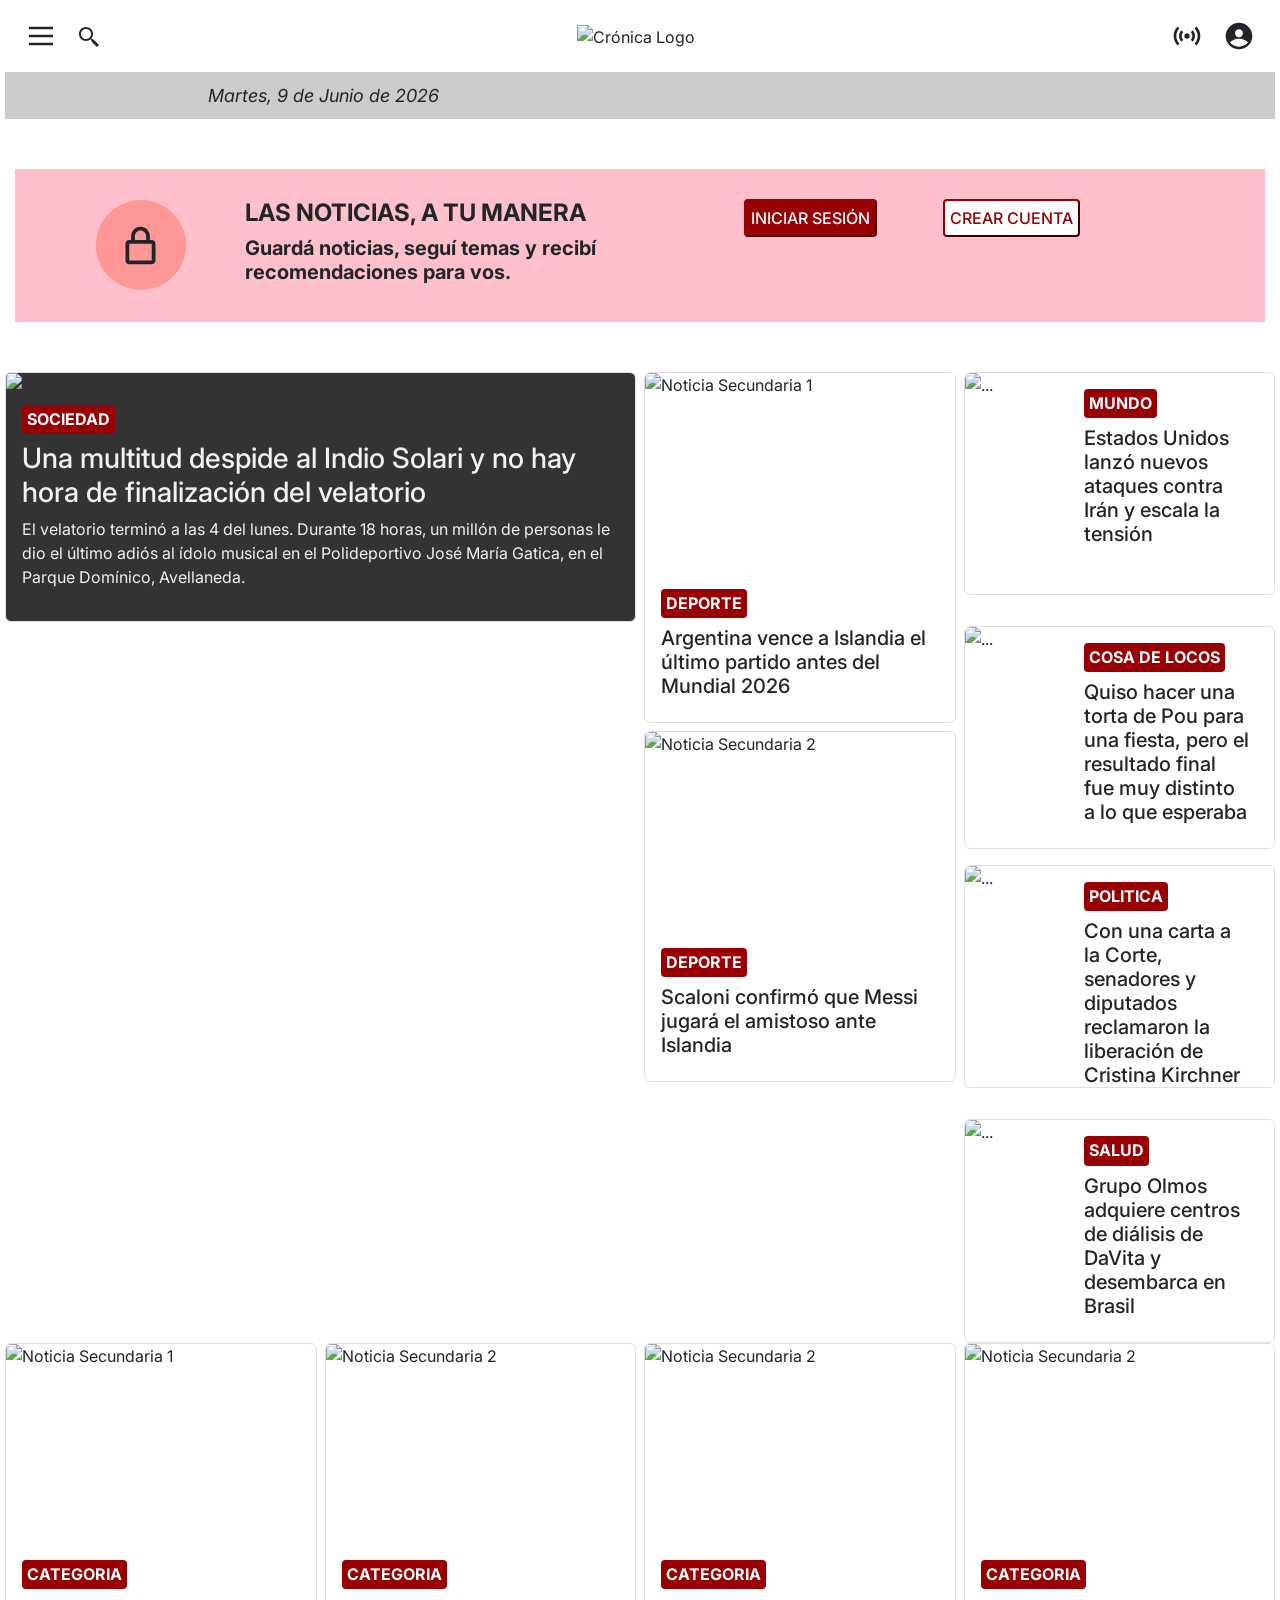
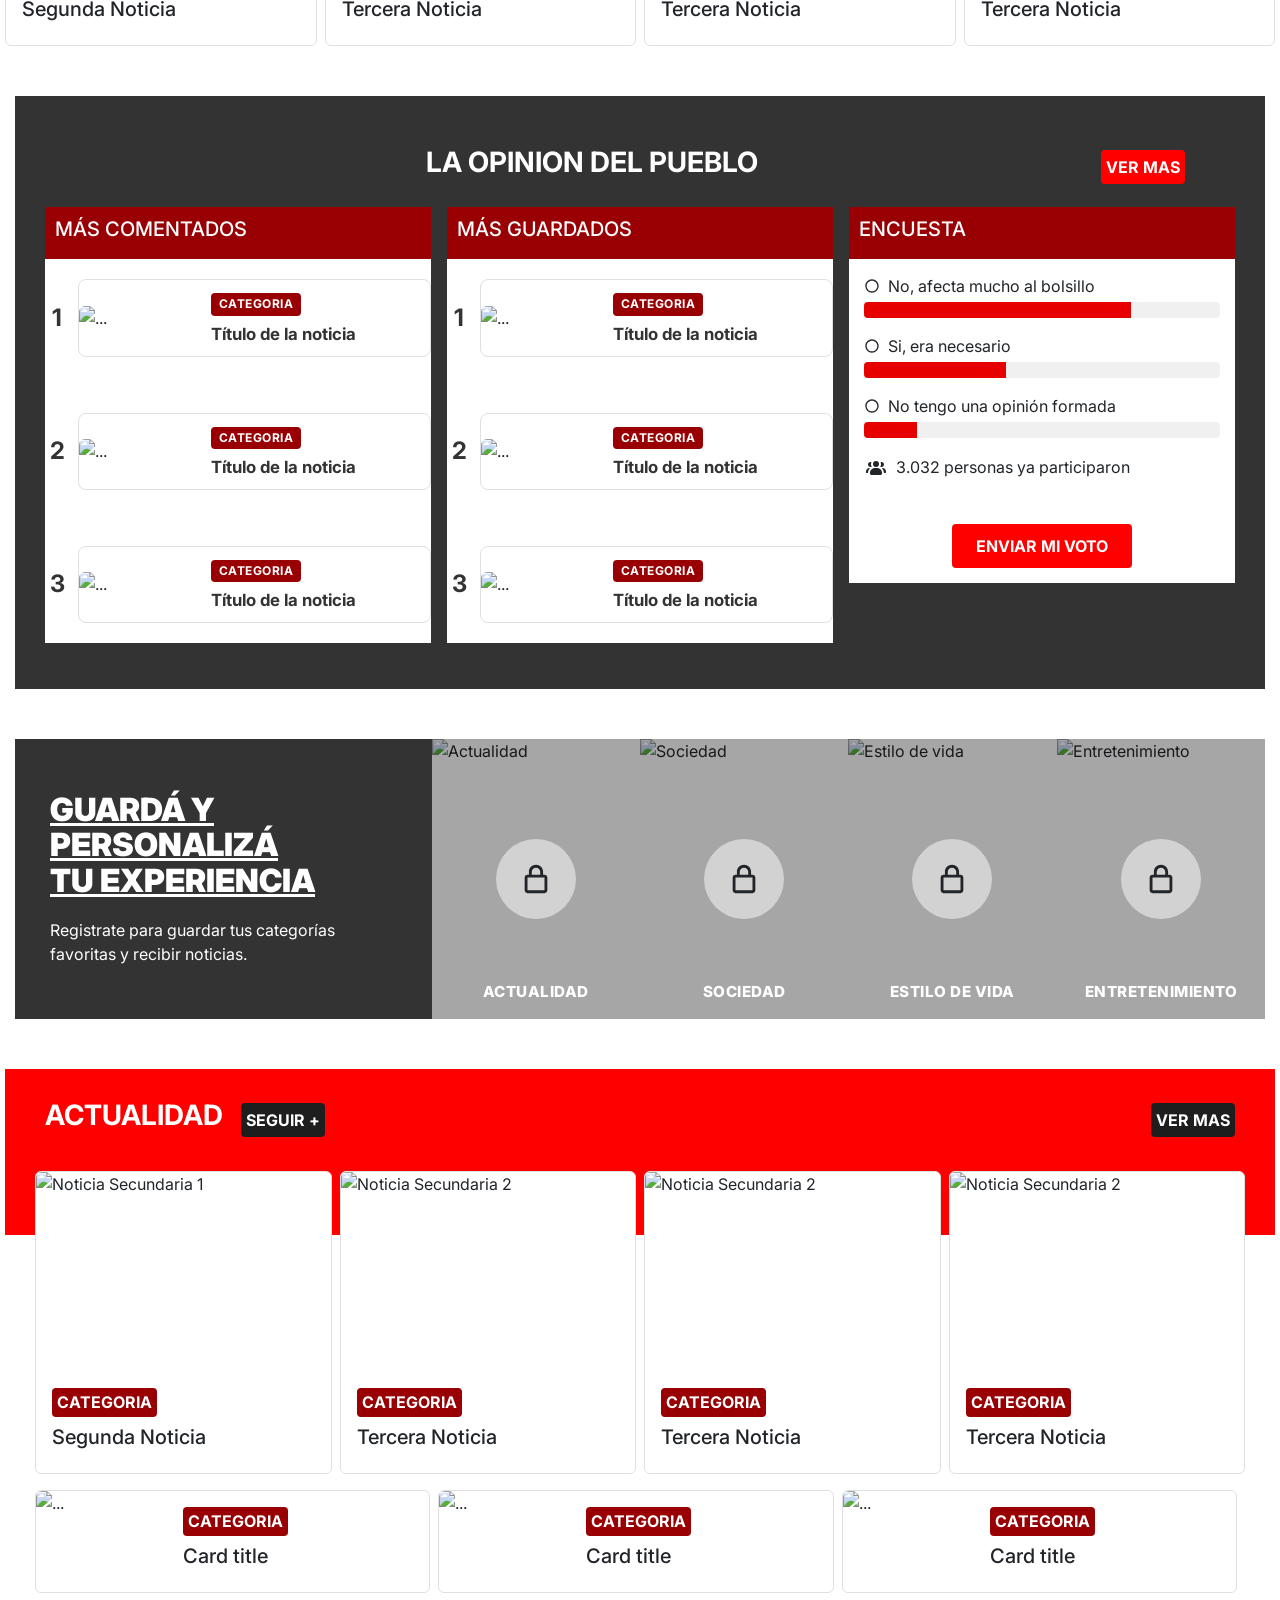
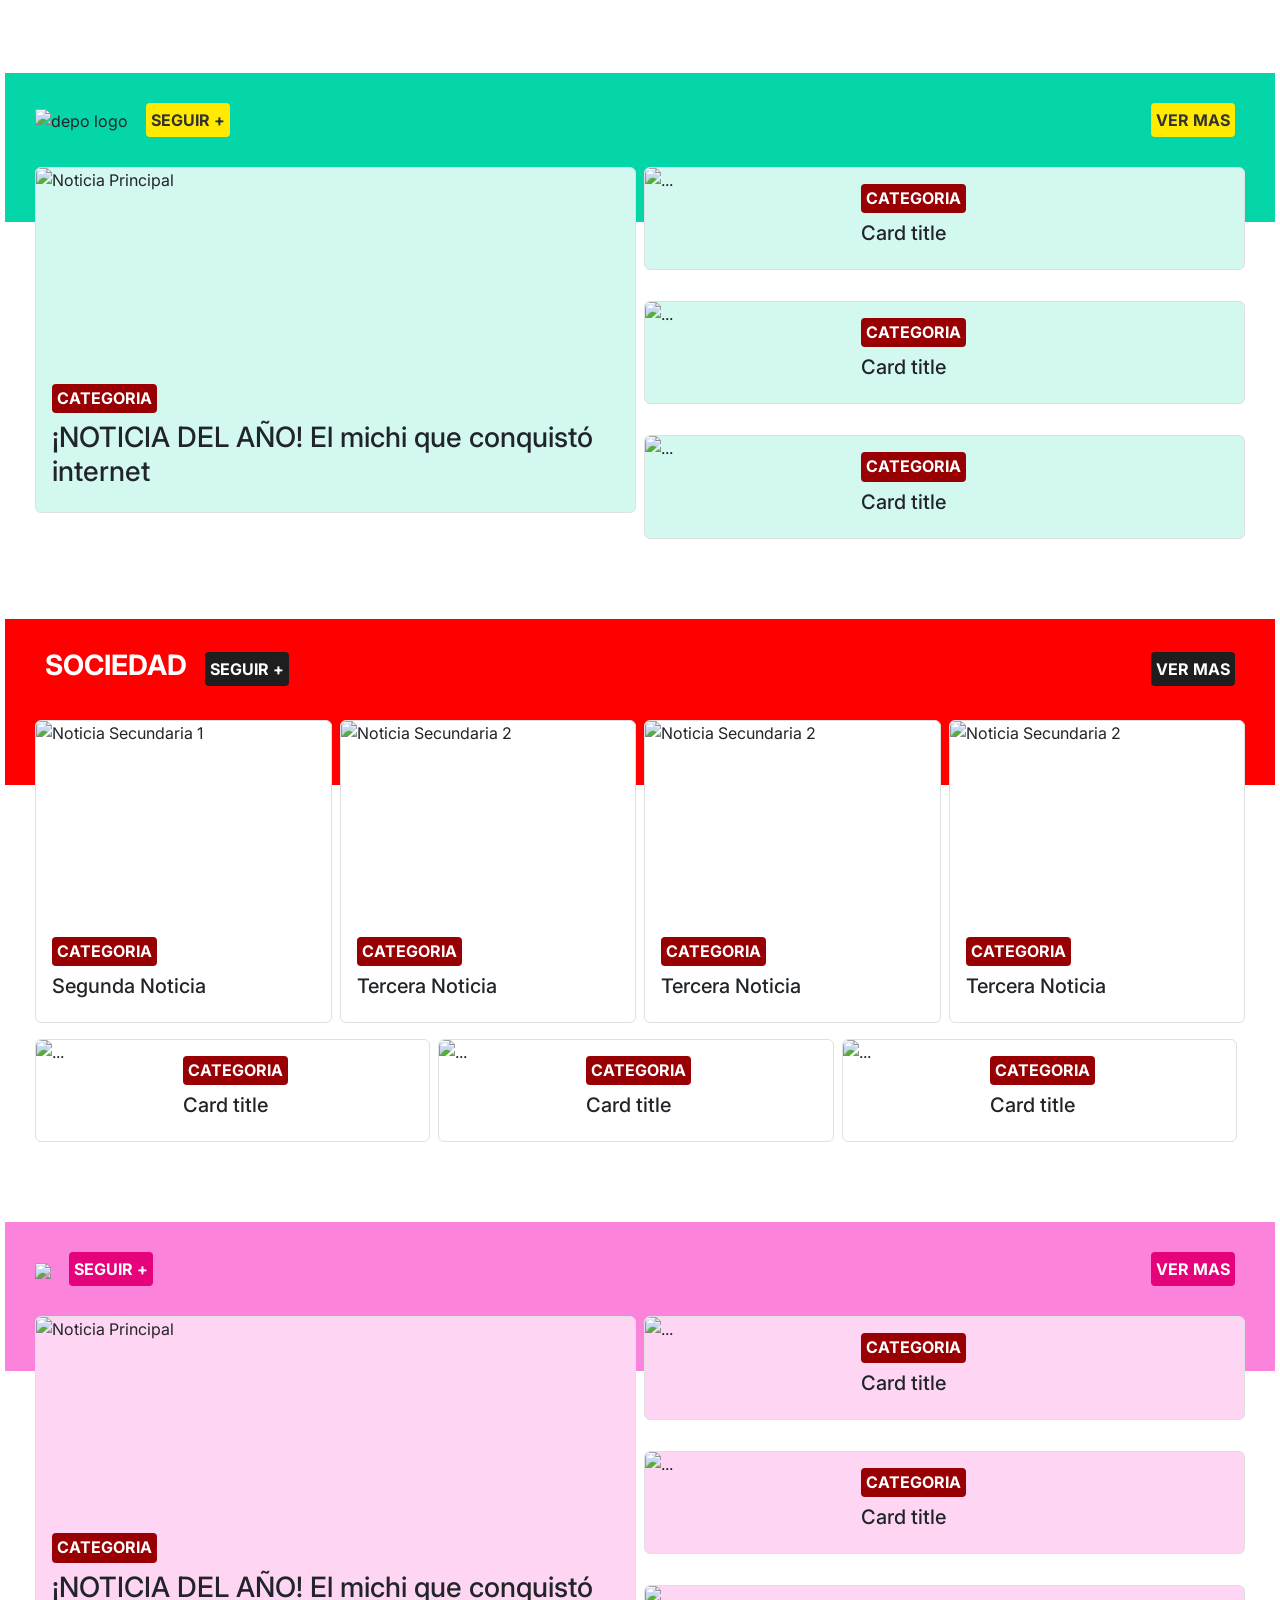
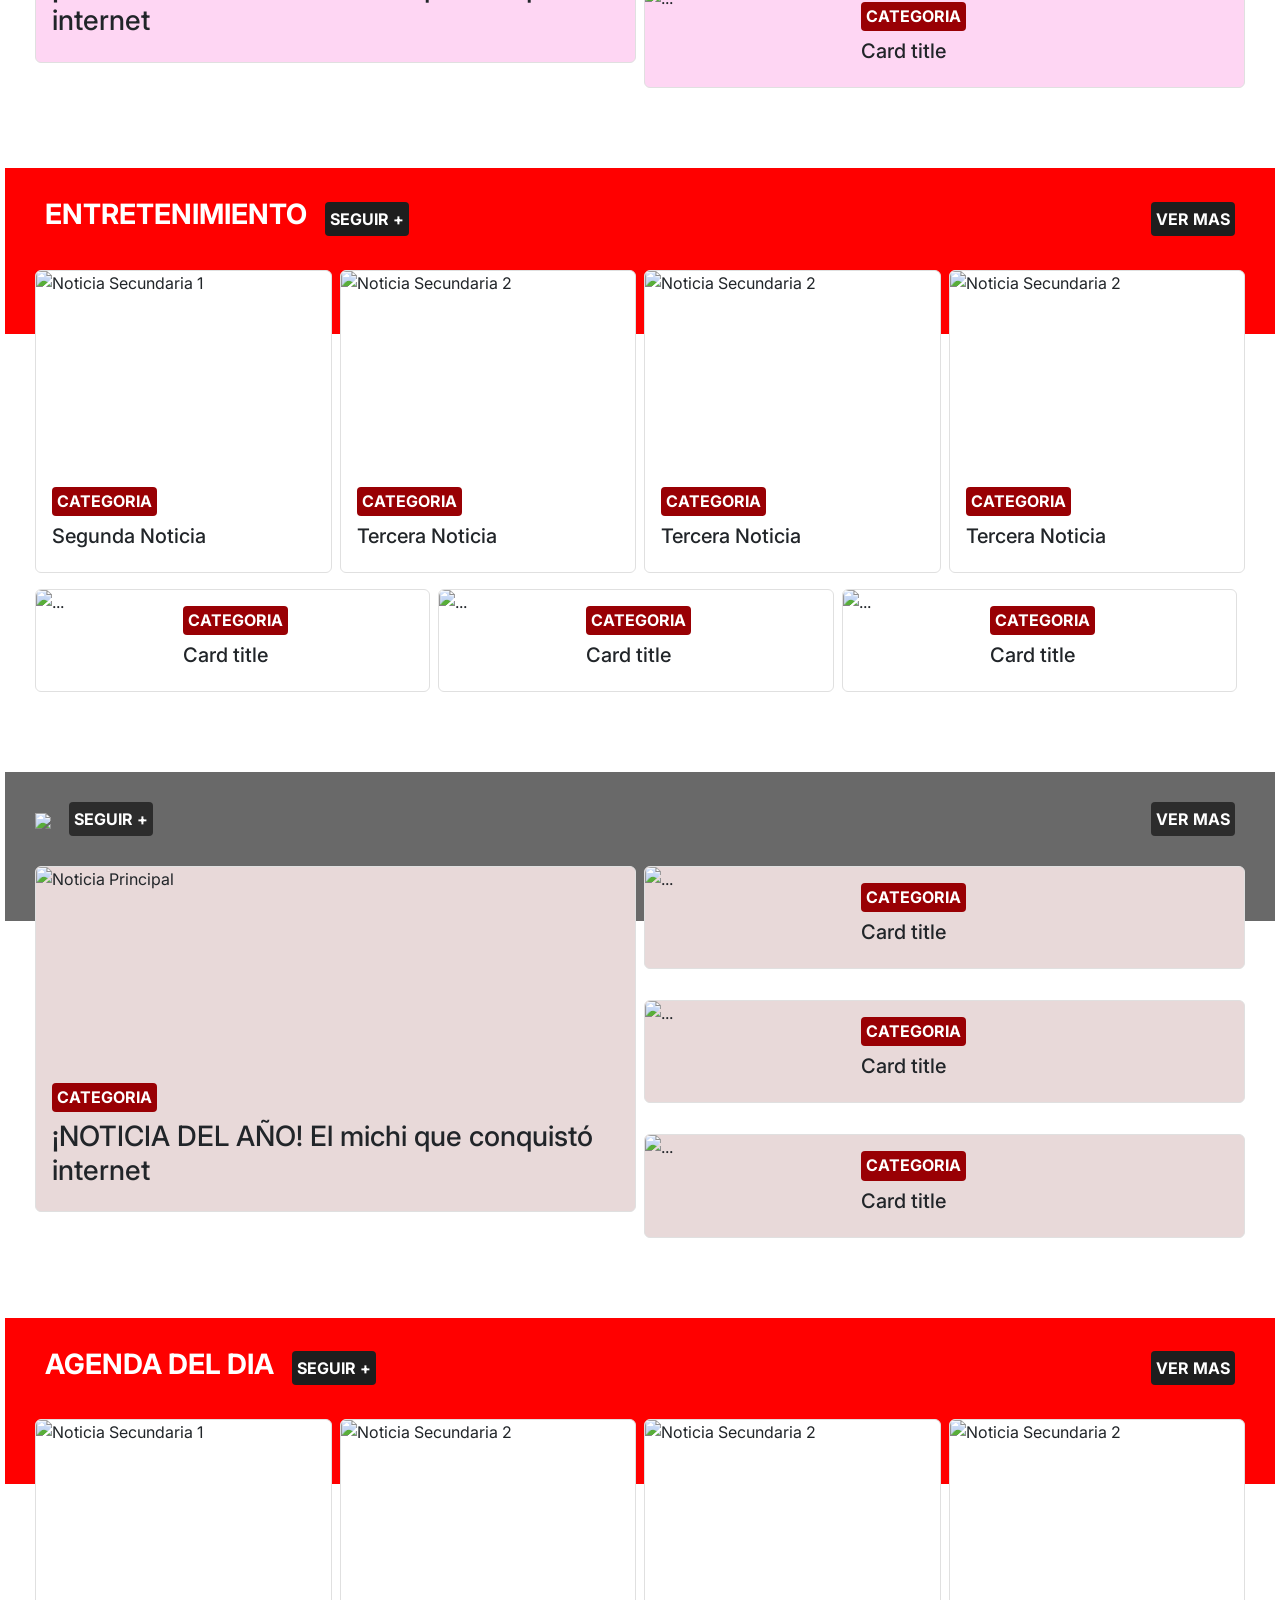
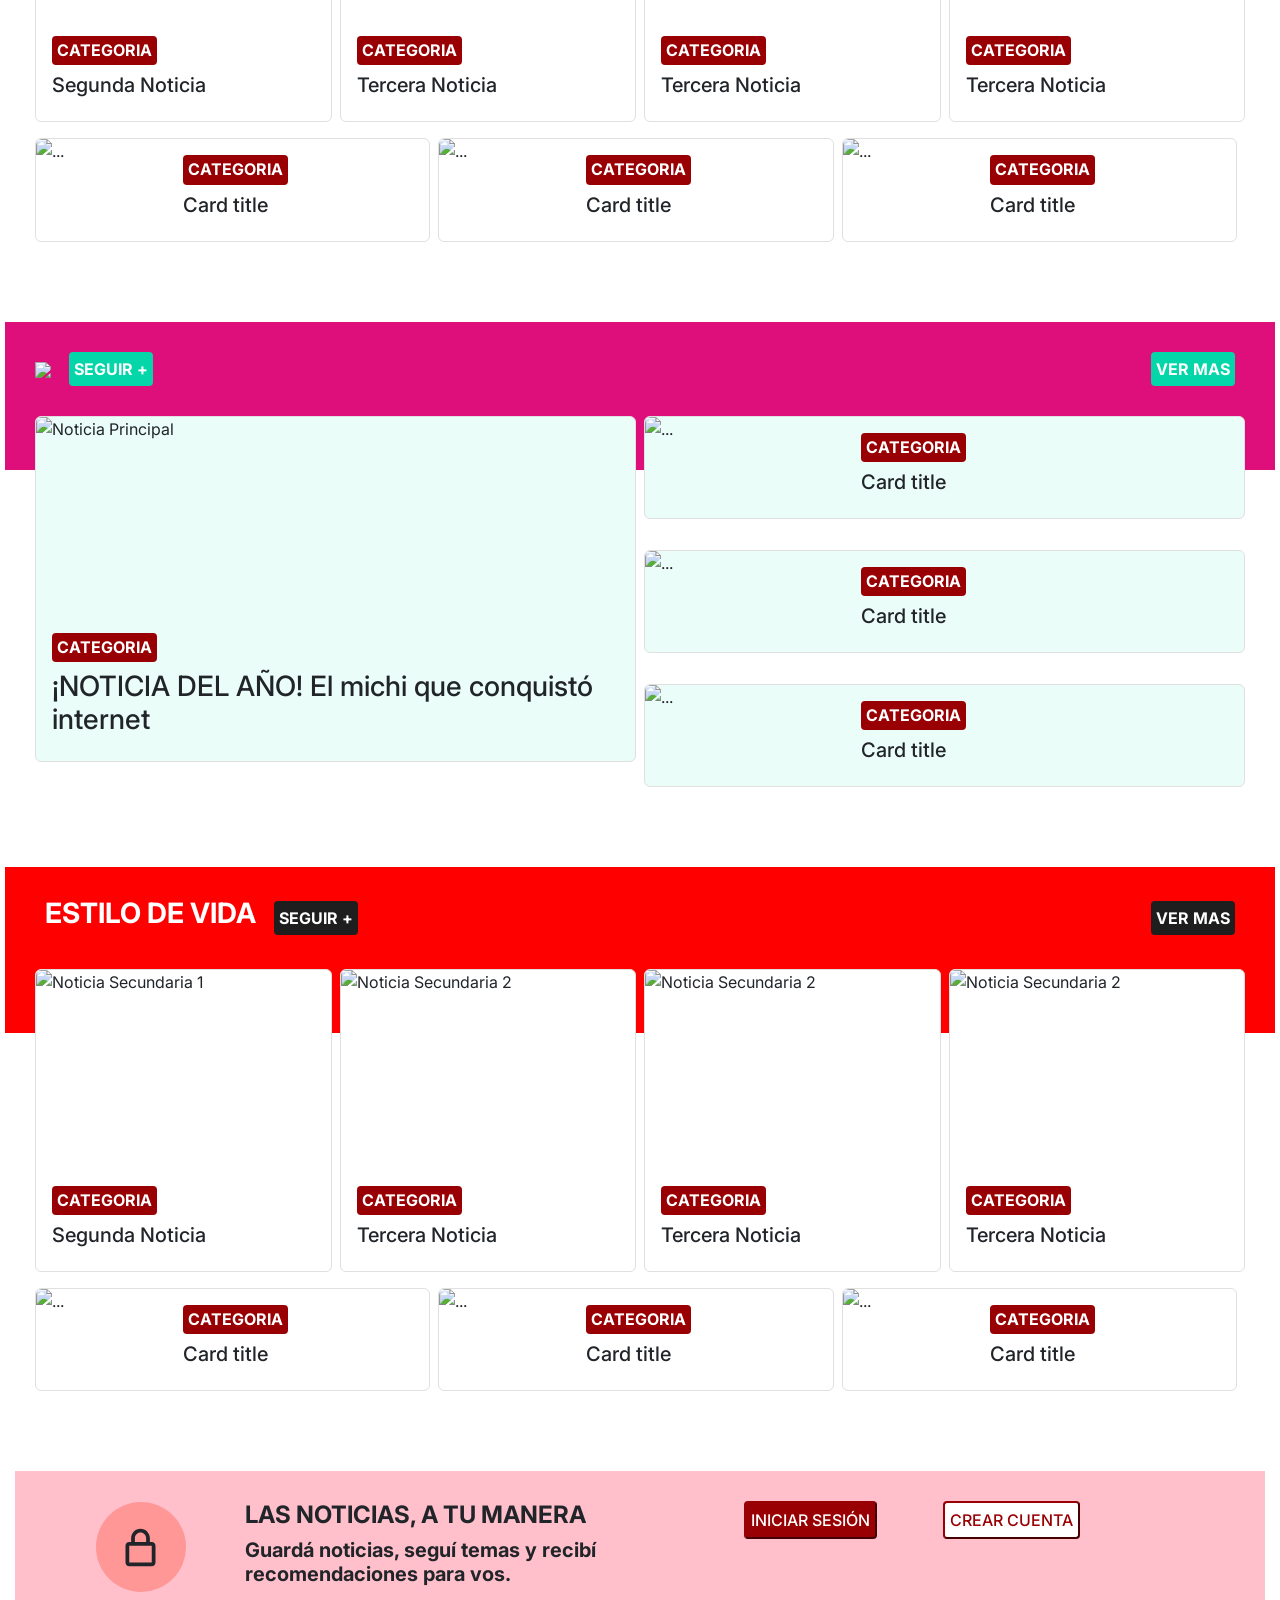
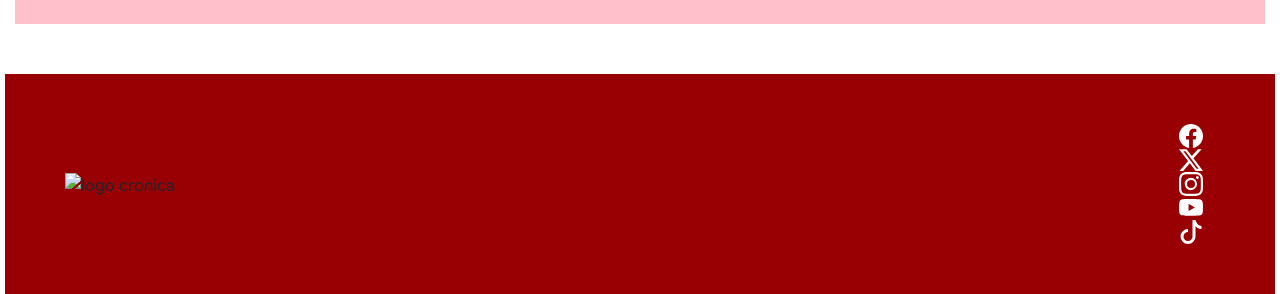
==== index.html @ ca4dbd9b "Update index.html" ====
<!DOCTYPE html>
<html lang="es">
<head>
    <meta charset="UTF-8">
    <meta name="viewport" content="width=device-width, initial-scale=1.0">
    <link href="https://cdn.jsdelivr.net/npm/bootstrap@5.3.3/dist/css/bootstrap.min.css" rel="stylesheet" integrity="sha384-QWTKZyjpPEjISv5WaRU9OFeRpok6YctnYmDr5pNlyT2bRjXh0JMhjY6hW+ALEwIH" crossorigin="anonymous">
    <link rel="stylesheet" href="style.css">
    <title>Crónica - Firme junto al pueblo</title>
</head>
<body>

    <!-- iconos: https://boxicons.com/icons
    cards: https://getbootstrap.com/docs/5.3/components/card/ -->

    <header>
        <ul class="menu">
            <div class="headerIzq">
            <li id="abrirMenu">
                <svg  width="32" height="32" fill="currentColor" viewBox="0 0 24 24" >
                <path d="M3 5h18v2H3zm0 6h18v2H3zm0 6h18v2H3z"></path>
                </svg>
            </li>
            <li><a href="#">
                <svg  width="24" height="24" fill="currentColor" viewBox="0 0 24 24" class="ocultar-mobile">
                <path d="m17.06 14.94-2.8-1.34A6.96 6.96 0 0 0 16 9c0-3.86-3.14-7-7-7S2 5.14 2 9s3.14 7 7 7c1.76 0 3.37-.66 4.6-1.74l1.34 2.8 5 5 2.12-2.12zM9 14c-2.76 0-5-2.24-5-5s2.24-5 5-5 5 2.24 5 5-2.24 5-5 5"></path>
                </svg>
            </a></li>
            </div>
            <div class="headerCentro">
            <li><a href="#">
                <img src="https://upload.wikimedia.org/wikipedia/commons/thumb/0/07/Cr%C3%B3nica-logo.svg/1280px-Cr%C3%B3nica-logo.svg.png" alt="Crónica Logo" width="200">
            </a></li>
            </div>
            <div class="headerDer">
         <li><a href="#">
                <svg  xmlns="http://www.w3.org/2000/svg" width="32" height="32" fill="currentColor" viewBox="0 0 24 24" class="ocultar-mobile">
                <path d="M14 12c0-1.1-.9-2-2-2s-2 .9-2 2a2 2 0 1 0 4 0m-6 0c0-1.07.42-2.07 1.17-2.82L7.76 7.76A5.97 5.97 0 0 0 6 12c0 1.6.62 3.11 1.76 4.25l1.41-1.42A3.96 3.96 0 0 1 8 12m8.24-4.24-1.41 1.41C15.59 9.93 16 10.93 16 12s-.42 2.07-1.17 2.83l1.41 1.41C17.37 15.11 18 13.6 18 12s-.62-3.11-1.76-4.24"></path><path d="M6.34 17.66C4.83 16.15 3.99 14.14 3.99 12s.83-4.14 2.34-5.65L4.92 4.93C3.03 6.82 1.99 9.33 1.99 12s1.04 5.18 2.93 7.07l1.41-1.41ZM19.07 4.93l-1.41 1.41C19.17 7.85 20 9.86 20 12s-.83 4.15-2.34 5.66l1.41 1.41C20.96 17.18 22 14.67 22 12s-1.04-5.18-2.93-7.07"></path>
                </svg>
                </a>
            </li>
            <li><a href="login.html">
                <svg width="32" height="32" fill="currentColor" viewBox="0 0 24 24">
                <path d="M12 2C6.579 2 2 6.579 2 12s4.579 10 10 10 10-4.579 10-10S17.421 2 12 2zm0 5c1.727 0 3 1.272 3 3s-1.273 3-3 3-3-1.272-3-3 1.273-3 3-3zm0 13c-2.674 0-5.115-1.196-6.735-3.084C6.13 15.355 8.929 14 12 14s5.87 1.355 6.735 2.916C17.115 18.804 14.674 20 12 20z"></path>
                </svg>
                </a>
            </li>
            </div>
        </ul>

        <ul class="dia"><li>Martes, 9 de Junio de 2026</li></ul>

    </header>

    <main>
        <section class="tuManera">
        <div class="row g-2">
            <div class="col-2 tuManeraIcono">
                <div class="circuloCandado">
                <svg  xmlns="http://www.w3.org/2000/svg" width="40" height="40"  
                fill="currentColor" viewBox="0 0 24 24" >
                <path d="M6 22h12c1.1 0 2-.9 2-2v-9c0-1.1-.9-2-2-2h-1V7c0-2.76-2.24-5-5-5S7 4.24 7 7v2H6c-1.1 0-2 .9-2 2v9c0 1.1.9 2 2 2M9 7c0-1.65 1.35-3 3-3s3 1.35 3 3v2H9zm-3 4h12v9H6z"></path>
                </svg>
                </div>
            </div>
            <div class="col-5 tuManeraTexto">
            <h4>LAS NOTICIAS, A TU MANERA</h4>
            <h5>Guardá noticias, seguí temas y recibí recomendaciones para vos.</h5>
            </div>
            <div class="col-2 tuManeraBoton1">
                <a href="login.html">
                <button>INICIAR SESIÓN</button>
                </a>
            </div>
            <div class="col-2 tuManeraBoton2">
                <a href="login.html">
                <button>CREAR CUENTA</button>
                </a>
            </div>
        </div>
    </section>

        <section>
    <div class="row g-2">

        <div class="col-12 col-md-6">
            <div class="card noticiaPrincipal">
                <img src="https://i1.cronica.com.ar/files/image/1668/1668787/6a26101e203b8_1011_568!.webp?s=f93698144cf9effb86a6730e2868b2f6&d=1780801200&oe=jpg">
                <div class="card-body">
                            <h6>SOCIEDAD</h6>
                    <h3 class="card-title">Una multitud despide al Indio Solari y no hay hora de finalización del velatorio</h3>
                    <p>El velatorio terminó a las 4 del lunes. Durante 18 horas, un millón de personas le dio el último adiós al ídolo musical en el Polideportivo José María Gatica, en el Parque Domínico, Avellaneda.</p>
                </div>
            </div>
        </div>

        <div class="col-12 col-md-3">
            <div class="row g-2">
                
                <div class="col-12">
                    <div class="card tarjetaNoticia">
                        <img src="https://www.infobae.com/resizer/v2/5MGCRHIOSVCQFG54EL7R6DFQZM.jfif?auth=00c44bb20c8936a3a61cd83f736bb658d8ecad139db0e8a4cb25015978042bd0&smart=true&width=992&height=558&quality=85" class="card-img-top" alt="Noticia Secundaria 1">
                        <div class="card-body">
                            <h6>DEPORTE</h6>
                            <h5 class="card-title">Argentina vence a Islandia  el último partido antes del Mundial 2026</h5>
                        </div>
                    </div>
                </div>

                <div class="col-12">
                    <div class="card tarjetaNoticia">
                        <img src="https://i1.cronica.com.ar/files/image/1669/1669765/6a2933429fafa_1011_568!.webp?s=cbcf5acf01433c12a0d2446e65d358d6&d=1781060400&oe=jpg" class="card-img-top" alt="Noticia Secundaria 2">
                        <div class="card-body">
                            <h6>DEPORTE</h6>
                            <h5 class="card-title">Scaloni confirmó que Messi jugará el amistoso ante Islandia</h5>
                        </div>
                    </div>
                </div>

            </div>
        </div>
    
    

        <div class="col-12 col-md-3 noticiasDerecha">
            <div class="card">
                <div class="row g-2">
                    <div class="col-4">
                        <img src="https://i1.cronica.com.ar/files/image/1670/1670203/6a29e714736cf_1011_568!.webp?s=b2c6dfb6ccb6bb0666a4de0f0598e79d&d=1782306267&oe=png" class="img-fluid rounded-start" alt="...">
                    </div>
                    <div class="col-8">
                        <div class="card-body">
                            <h6>MUNDO</h6>
                            <h5 class="card-title">Estados Unidos lanzó nuevos ataques contra Irán y escala la tensión</h5>
                        </div>
                    </div>
                </div>
            </div>

            <a href="noticia1nologueado.html">
            <div class="card">
                <div class="row g-2">
                    <div class="col-4">
                        <img src="https://i1.cronica.com.ar/files/image/1669/1669889/6a2978d7558eb_1011_568!.webp?s=d075018a107a991388fa5bbbafef44a0&d=1781060400&oe=jpg" class="img-fluid rounded-start" alt="...">
                    </div>
                    <div class="col-8">
                        <div class="card-body">
                            <h6>COSA DE LOCOS</h6>
                            <h5 class="card-title">Quiso hacer una torta de Pou para una fiesta, pero el resultado final fue muy distinto a lo que esperaba</h5>
                        </div>
                    </div>
                </div>
            </div>
            </a>

            <div class="card">
                <div class="row g-2">
                    <div class="col-4">
                        <img src="https://www.infobae.com/resizer/v2/https%3A%2F%2Fs3.amazonaws.com%2Farc-wordpress-client-uploads%2Finfobae-wp%2Fwp-content%2Fuploads%2F2019%2F08%2F29205100%2Fmeme-gato-006.jpg?auth=429162069ea9dc321b5f581ec74540925bc95eebc1c7abc5294460904a95a144&smart=true&width=992&height=558&quality=85" class="img-fluid rounded-start" alt="...">
                    </div>
                    <div class="col-8">
                        <div class="card-body">
                            <h6>POLITICA</h6>
                            <h5 class="card-title">Con una carta a la Corte, senadores y diputados reclamaron la liberación de Cristina Kirchner</h5>
                        </div>
                    </div>
                </div>
            </div>

            <div class="card">
                <div class="row g-2">
                    <div class="col-4">
                        <img src="https://www.infobae.com/resizer/v2/https%3A%2F%2Fs3.amazonaws.com%2Farc-wordpress-client-uploads%2Finfobae-wp%2Fwp-content%2Fuploads%2F2019%2F08%2F29205100%2Fmeme-gato-006.jpg?auth=429162069ea9dc321b5f581ec74540925bc95eebc1c7abc5294460904a95a144&smart=true&width=992&height=558&quality=85" class="img-fluid rounded-start" alt="...">
                    </div>
                    <div class="col-8">
                        <div class="card-body">
                            <h6>SALUD</h6>
                            <h5 class="card-title">Grupo Olmos adquiere centros de diálisis de DaVita y desembarca en Brasil
</h5>
                    </div>
                </div>
            </div>
        </div>
        </div>
    </div>


        <div class="row g-2">
            <div class="col-12 col-md-3">
                
                <div class="col-12 h-100">
                    <div class="card tarjetaNoticia h-100">
                        <img src="https://www.infobae.com/resizer/v2/https%3A%2F%2Fs3.amazonaws.com%2Farc-wordpress-client-uploads%2Finfobae-wp%2Fwp-content%2Fuploads%2F2019%2F08%2F29205100%2Fmeme-gato-006.jpg?auth=429162069ea9dc321b5f581ec74540925bc95eebc1c7abc5294460904a95a144&smart=true&width=992&height=558&quality=85" class="card-img-top" alt="Noticia Secundaria 1">
                        <div class="card-body">
                            <h6>CATEGORIA</h6>
                            <h5 class="card-title">Segunda Noticia</h5>
                        </div>
                    </div>
                </div>
            </div>

            <div class="col-12 col-md-3">
                <div class="col-12 h-100">
                    <div class="card tarjetaNoticia h-100">
                        <img src="https://www.infobae.com/resizer/v2/https%3A%2F%2Fs3.amazonaws.com%2Farc-wordpress-client-uploads%2Finfobae-wp%2Fwp-content%2Fuploads%2F2019%2F08%2F29205100%2Fmeme-gato-006.jpg?auth=429162069ea9dc321b5f581ec74540925bc95eebc1c7abc5294460904a95a144&smart=true&width=992&height=558&quality=85" class="card-img-top" alt="Noticia Secundaria 2">
                        <div class="card-body">
                            <h6>CATEGORIA</h6>
                            <h5 class="card-title">Tercera Noticia</h5>
                        </div>
                    </div>
                </div>

            </div>

            <div class="col-12 col-md-3">
                <div class="col-12 h-100">
                    <div class="card tarjetaNoticia h-100">
                        <img src="https://www.infobae.com/resizer/v2/https%3A%2F%2Fs3.amazonaws.com%2Farc-wordpress-client-uploads%2Finfobae-wp%2Fwp-content%2Fuploads%2F2019%2F08%2F29205100%2Fmeme-gato-006.jpg?auth=429162069ea9dc321b5f581ec74540925bc95eebc1c7abc5294460904a95a144&smart=true&width=992&height=558&quality=85" class="card-img-top" alt="Noticia Secundaria 2">
                        <div class="card-body">
                            <h6>CATEGORIA</h6>
                            <h5 class="card-title">Tercera Noticia</h5>
                        </div>
                    </div>
                </div>

            </div>

            <div class="col-12 col-md-3">
                <div class="col-12 h-100">
                    <a href="noticia2nologueado.html">
                    <div class="card tarjetaNoticia h-100">
                        <img src="https://www.infobae.com/resizer/v2/https%3A%2F%2Fs3.amazonaws.com%2Farc-wordpress-client-uploads%2Finfobae-wp%2Fwp-content%2Fuploads%2F2019%2F08%2F29205100%2Fmeme-gato-006.jpg?auth=429162069ea9dc321b5f581ec74540925bc95eebc1c7abc5294460904a95a144&smart=true&width=992&height=558&quality=85" class="card-img-top" alt="Noticia Secundaria 2">
                        <div class="card-body">
                            <h6>CATEGORIA</h6>
                            <h5 class="card-title">Tercera Noticia</h5>
                        </div>
                    </div>
                </a>
                </div>

            </div>
        </div>
    </section>

    <section class="opinion">
    <div class="row g-2">
        <div class="col-12">
            <ul>
                <li>
                    <h3>LA OPINION DEL PUEBLO</h3>
                </li>
                <li>
                    <button>VER MAS</button>
                </li>
            </ul>
        </div>
    </div>

    <div class="row g-3">
        <div class="col-12 col-md-4">
            <div class="comentado">
                <div class="tituloComentado">
                    <h5>MÁS COMENTADOS</h5>
                </div>
                <div>
                    <div class="row g-2 cardComentado align-items-center mb-3">
                        <div class="col-1 numeroComentado">
                            <h4>1</h4>
                        </div>
                        <div class="col-11">
                            <div class="card">
                                <div class="row g-2 align-items-center">
                                    <div class="col-4">
                                        <img src="https://www.infobae.com/resizer/v2/https%3A%2F%2Fs3.amazonaws.com%2Farc-wordpress-client-uploads%2Finfobae-wp%2Fwp-content%2Fuploads%2F2019%2F08%2F29205100%2Fmeme-gato-006.jpg?auth=429162069ea9dc321b5f581ec74540925bc95eebc1c7abc5294460904a95a144&smart=true&width=992&height=558&quality=85" class="img-fluid rounded-start" alt="...">
                                    </div>
                                    <div class="col-8">
                                        <div class="card-body">
                                            <h6>CATEGORIA</h6>
                                            <h5 class="card-title">Título de la noticia</h5>
                                        </div>
                                    </div>
                                </div>
                            </div>
                        </div>
                    </div>

                    <div class="row g-2 cardComentado align-items-center mb-3">
                        <div class="col-1 numeroComentado">
                            <h4>2</h4>
                        </div>
                        <div class="col-11">
                            <div class="card">
                                <div class="row g-2 align-items-center">
                                    <div class="col-4">
                                        <img src="https://www.infobae.com/resizer/v2/https%3A%2F%2Fs3.amazonaws.com%2Farc-wordpress-client-uploads%2Finfobae-wp%2Fwp-content%2Fuploads%2F2019%2F08%2F29205100%2Fmeme-gato-006.jpg?auth=429162069ea9dc321b5f581ec74540925bc95eebc1c7abc5294460904a95a144&smart=true&width=992&height=558&quality=85" class="img-fluid rounded-start" alt="...">
                                    </div>
                                    <div class="col-8">
                                        <div class="card-body">
                                            <h6>CATEGORIA</h6>
                                            <h5 class="card-title">Título de la noticia</h5>
                                        </div>
                                    </div>
                                </div>
                            </div>
                        </div>
                    </div>

                    <div class="row g-2 cardComentado align-items-center mb-3">
                        <div class="col-1 numeroComentado">
                            <h4>3</h4>
                        </div>
                        <div class="col-11">
                            <div class="card">
                                <div class="row g-2 align-items-center">
                                    <div class="col-4">
                                        <img src="https://www.infobae.com/resizer/v2/https%3A%2F%2Fs3.amazonaws.com%2Farc-wordpress-client-uploads%2Finfobae-wp%2Fwp-content%2Fuploads%2F2019%2F08%2F29205100%2Fmeme-gato-006.jpg?auth=429162069ea9dc321b5f581ec74540925bc95eebc1c7abc5294460904a95a144&smart=true&width=992&height=558&quality=85" class="img-fluid rounded-start" alt="...">
                                    </div>
                                    <div class="col-8">
                                        <div class="card-body">
                                            <h6>CATEGORIA</h6>
                                            <h5 class="card-title">Título de la noticia</h5>
                                        </div>
                                    </div>
                                </div>
                            </div>
                        </div>
                    </div>
                </div>
            </div>
        </div>

        <div class="col-12 col-md-4">
            <div class="comentado">
                <div class="tituloComentado">
                    <h5>MÁS GUARDADOS</h5>
                </div>
                <div>
                    <div class="row g-2 cardComentado align-items-center mb-3">
                        <div class="col-1 numeroComentado">
                            <h4>1</h4>
                        </div>
                        <div class="col-11">
                            <div class="card">
                                <div class="row g-2 align-items-center">
                                    <div class="col-4">
                                        <img src="https://www.infobae.com/resizer/v2/https%3A%2F%2Fs3.amazonaws.com%2Farc-wordpress-client-uploads%2Finfobae-wp%2Fwp-content%2Fuploads%2F2019%2F08%2F29205100%2Fmeme-gato-006.jpg?auth=429162069ea9dc321b5f581ec74540925bc95eebc1c7abc5294460904a95a144&smart=true&width=992&height=558&quality=85" class="img-fluid rounded-start" alt="...">
                                    </div>
                                    <div class="col-8">
                                        <div class="card-body">
                                            <h6>CATEGORIA</h6>
                                            <h5 class="card-title">Título de la noticia</h5>
                                        </div>
                                    </div>
                                </div>
                            </div>
                        </div>
                    </div>

                    <div class="row g-2 cardComentado align-items-center mb-3">
                        <div class="col-1 numeroComentado">
                            <h4>2</h4>
                        </div>
                        <div class="col-11">
                            <div class="card">
                                <div class="row g-2 align-items-center">
                                    <div class="col-4">
                                        <img src="https://www.infobae.com/resizer/v2/https%3A%2F%2Fs3.amazonaws.com%2Farc-wordpress-client-uploads%2Finfobae-wp%2Fwp-content%2Fuploads%2F2019%2F08%2F29205100%2Fmeme-gato-006.jpg?auth=429162069ea9dc321b5f581ec74540925bc95eebc1c7abc5294460904a95a144&smart=true&width=992&height=558&quality=85" class="img-fluid rounded-start" alt="...">
                                    </div>
                                    <div class="col-8">
                                        <div class="card-body">
                                            <h6>CATEGORIA</h6>
                                            <h5 class="card-title">Título de la noticia</h5>
                                        </div>
                                    </div>
                                </div>
                            </div>
                        </div>
                    </div>

                    <div class="row g-2 cardComentado align-items-center mb-3">
                        <div class="col-1 numeroComentado">
                            <h4>3</h4>
                        </div>
                        <div class="col-11">
                            <div class="card">
                                <div class="row g-2 align-items-center">
                                    <div class="col-4">
                                        <img src="https://www.infobae.com/resizer/v2/https%3A%2F%2Fs3.amazonaws.com%2Farc-wordpress-client-uploads%2Finfobae-wp%2Fwp-content%2Fuploads%2F2019%2F08%2F29205100%2Fmeme-gato-006.jpg?auth=429162069ea9dc321b5f581ec74540925bc95eebc1c7abc5294460904a95a144&smart=true&width=992&height=558&quality=85" class="img-fluid rounded-start" alt="...">
                                    </div>
                                    <div class="col-8">
                                        <div class="card-body">
                                            <h6>CATEGORIA</h6>
                                            <h5 class="card-title">Título de la noticia</h5>
                                        </div>
                                    </div>
                                </div>
                            </div>
                        </div>
                    </div>
                </div>
            </div>
        </div>

        <div class="col-12 col-md-4">
            <div class="comentado encuesta">
                <div class="tituloComentado">
                    <h5>ENCUESTA</h5>
                </div>
                
                <div class="cuerpoEncuesta">
                    <div class="listaEncuesta">
                        <div class="opcion-encuesta mb-3">
                            <div class="d-flex align-items-center mb-1">
                                <span class="me-2 d-flex align-items-center">
                                    <svg xmlns="http://www.w3.org/2000/svg" width="16" height="16" fill="currentColor" viewBox="0 0 24 24">
                                        <path d="M12 2C6.49 2 2 6.49 2 12s4.49 10 10 10 10-4.49 10-10S17.51 2 12 2m0 18c-4.41 0-8-3.59-8-8s3.59-8 8-8 8 3.59 8 8-3.59 8-8 8"></path>
                                    </svg>
                                </span>
                                <span class="fs-6">No, afecta mucho al bolsillo</span>
                            </div>
                            <div class="progress" role="progressbar" aria-label="Opción 1" aria-valuenow="75" aria-valuemin="0" aria-valuemax="100">
                                <div class="progress-bar barra-opcion-1"></div>
                            </div>
                        </div>

                        <div class="opcion-encuesta mb-3">
                            <div class="d-flex align-items-center mb-1">
                                <span class="me-2 d-flex align-items-center">
                                    <svg xmlns="http://www.w3.org/2000/svg" width="16" height="16" fill="currentColor" viewBox="0 0 24 24">
                                        <path d="M12 2C6.49 2 2 6.49 2 12s4.49 10 10 10 10-4.49 10-10S17.51 2 12 2m0 18c-4.41 0-8-3.59-8-8s3.59-8 8-8 8 3.59 8 8-3.59 8-8 8"></path>
                                    </svg>
                                </span>
                                <span class="fs-6">Si, era necesario</span>
                            </div>
                            <div class="progress" role="progressbar" aria-label="Opción 2" aria-valuenow="40" aria-valuemin="0" aria-valuemax="100">
                                <div class="progress-bar barra-opcion-2"></div>
                            </div>
                        </div>

                        <div class="opcion-encuesta mb-3">
                            <div class="d-flex align-items-center mb-1">
                                <span class="me-2 d-flex align-items-center">
                                    <svg xmlns="http://www.w3.org/2000/svg" width="16" height="16" fill="currentColor" viewBox="0 0 24 24">
                                        <path d="M12 2C6.49 2 2 6.49 2 12s4.49 10 10 10 10-4.49 10-10S17.51 2 12 2m0 18c-4.41 0-8-3.59-8-8s3.59-8 8-8 8 3.59 8 8-3.59 8-8 8"></path>
                                    </svg>
                                </span>
                                <span class="fs-6">No tengo una opinión formada</span>
                            </div>
                            <div class="progress" role="progressbar" aria-label="Opción 3" aria-valuenow="15" aria-valuemin="0" aria-valuemax="100">
                                <div class="progress-bar barra-opcion-3"></div>
                            </div>
                        </div>

                        <div class="participaron">
                            <ul>
                                <li>
                                    <svg xmlns="http://www.w3.org/2000/svg" width="24" height="24" fill="currentColor" viewBox="0 0 24 24">
                                        <path d="M12 5a3 3 0 1 0 0 6 3 3 0 1 0 0-6m1 7h-2c-2.76 0-5 2.24-5 5v.5c0 .83.67 1.5 1.5 1.5h9c.83 0 1.5-.67 1.5-1.5V17c0-2.76-2.24-5-5-5m-6.5-1c.47 0 .9-.12 1.27-.33a5.03 5.03 0 0 1-.42-4.52C7.09 6.06 6.8 6 6.5 6 5.06 6 4 7.06 4 8.5S5.06 11 6.5 11m-.39 1H5.5C3.57 12 2 13.57 2 15.5v1c0 .28.22.5.5.5H4c0-1.96.81-3.73 2.11-5m11.39-1c1.44 0 2.5-1.06 2.5-2.5S18.94 6 17.5 6c-.31 0-.59.06-.85.15a5.03 5.03 0 0 1-.42 4.52c.37.21.79.33 1.27.33m1 1h-.61A6.97 6.97 0 0 1 20 17h1.5c.28 0 .5-.22.5-.5v-1c0-1.93-1.57-3.5-3.5-3.5"></path>
                                    </svg>
                                </li>
                                <li>
                                    <p>3.032 personas ya participaron</p>
                                </li>
                            </ul>
                        </div>
                        <br>
                        <div class="votoBoton">
                            <button>ENVIAR MI VOTO</button>
                        </div>
                    </div>
                </div>
            </div>
        </div>
    </div>
    </section>

<section class="personaliza">

    <div class="row g-0">

        <div class="col-lg-4 col-md-12">
            <div class="personalizaTexto">

                <h3>
                    GUARDÁ Y PERSONALIZÁ
                    <br>
                    TU EXPERIENCIA
                </h3>

                <p>
                    Registrate para guardar tus categorías favoritas
                    y recibir noticias.
                </p>

            </div>
        </div>

        <div class="col-lg-2 col-md-3 col-6">

            <a href="login.html">

                <div class="personalizaCard">

                    <img src="https://cloudfront-us-east-1.images.arcpublishing.com/infobae/XWTBKYRFC5APDJYNL4MFA2UIZA.jpg" alt="Actualidad">

                    <div class="overlay"></div>

                    <div class="candado">

                        <svg  xmlns="http://www.w3.org/2000/svg" width="40" height="40"  
                fill="currentColor" viewBox="0 0 24 24" >
                <path d="M6 22h12c1.1 0 2-.9 2-2v-9c0-1.1-.9-2-2-2h-1V7c0-2.76-2.24-5-5-5S7 4.24 7 7v2H6c-1.1 0-2 .9-2 2v9c0 1.1.9 2 2 2M9 7c0-1.65 1.35-3 3-3s3 1.35 3 3v2H9zm-3 4h12v9H6z"></path>
                </svg>

                    </div>

                    <h5>ACTUALIDAD</h5>

                </div>

            </a>

        </div>

        <div class="col-lg-2 col-md-3 col-6">

            <a href="login.html">

                <div class="personalizaCard">

                    <img src="https://humanidades.com/wp-content/uploads/2018/08/sociedad-e1574394980949.jpg" alt="Sociedad">

                    <div class="overlay"></div>

                    <div class="candado">

                        <svg  xmlns="http://www.w3.org/2000/svg" width="40" height="40"  
                fill="currentColor" viewBox="0 0 24 24" >
                <path d="M6 22h12c1.1 0 2-.9 2-2v-9c0-1.1-.9-2-2-2h-1V7c0-2.76-2.24-5-5-5S7 4.24 7 7v2H6c-1.1 0-2 .9-2 2v9c0 1.1.9 2 2 2M9 7c0-1.65 1.35-3 3-3s3 1.35 3 3v2H9zm-3 4h12v9H6z"></path>
                </svg>

                    </div>

                    <h5>SOCIEDAD</h5>

                </div>

            </a>

        </div>

        <div class="col-lg-2 col-md-3 col-6">

            <a href="login.html">

                <div class="personalizaCard">

                    <img src="https://www.clarin.com/img/2023/04/20/3Gh2PIbUg_1200x630__1.jpg" alt="Estilo de vida">

                    <div class="overlay"></div>

                    <div class="candado">

                        <svg  xmlns="http://www.w3.org/2000/svg" width="40" height="40"  
                fill="currentColor" viewBox="0 0 24 24" >
                <path d="M6 22h12c1.1 0 2-.9 2-2v-9c0-1.1-.9-2-2-2h-1V7c0-2.76-2.24-5-5-5S7 4.24 7 7v2H6c-1.1 0-2 .9-2 2v9c0 1.1.9 2 2 2M9 7c0-1.65 1.35-3 3-3s3 1.35 3 3v2H9zm-3 4h12v9H6z"></path>
                </svg>

                    </div>

                    <h5>ESTILO DE VIDA</h5>

                </div>

            </a>

        </div>

        <div class="col-lg-2 col-md-3 col-6">

            <a href="login.html">

                <div class="personalizaCard">

                    <img src="https://www.univision.com/_next/image?url=https%3A%2F%2Fst1.uvnimg.com%2Fdims4%2Fdefault%2F4b5139f%2F2147483647%2Fthumbnail%2F1240x698%2Fquality%2F75%2F%3Furl%3Dhttp%253A%252F%252Fuvn-brightspot.s3.amazonaws.com%252Fd6%252Ffc%252Fba0150bf43db9bcbe638828e7e8b%252F6bb01f6a872d467ba8f1d41978e7942f&w=1280&q=75" alt="Entretenimiento">

                    <div class="overlay"></div>

                    <div class="candado">

                        <svg  xmlns="http://www.w3.org/2000/svg" width="40" height="40"  
                fill="currentColor" viewBox="0 0 24 24" >
                <path d="M6 22h12c1.1 0 2-.9 2-2v-9c0-1.1-.9-2-2-2h-1V7c0-2.76-2.24-5-5-5S7 4.24 7 7v2H6c-1.1 0-2 .9-2 2v9c0 1.1.9 2 2 2M9 7c0-1.65 1.35-3 3-3s3 1.35 3 3v2H9zm-3 4h12v9H6z"></path>
                </svg>

                    </div>

                    <h5>ENTRETENIMIENTO</h5>

                </div>

            </a>

        </div>

    </div>

</section>

    <section class="actualidad">
        <div class="row g-2">
            <div class="col-12">
            <div class="actualidadHeader">
            <ul>
                <li>
            <h3>ACTUALIDAD</h3>
                </li>
                <li>
            <button class="btn-seguir">SEGUIR +</button>
                </li>
                <li class="mas">
                    <button data-url="actualidad.html">VER MAS</button>
                </li>
            </ul>
            </div>
            </div>
        </div>

        <div class="row g-2">
            <div class="col-12 col-md-3">
                
                <div class="col-12">
                    <div class="card tarjetaNoticia">
                        <img src="https://www.infobae.com/resizer/v2/https%3A%2F%2Fs3.amazonaws.com%2Farc-wordpress-client-uploads%2Finfobae-wp%2Fwp-content%2Fuploads%2F2019%2F08%2F29205100%2Fmeme-gato-006.jpg?auth=429162069ea9dc321b5f581ec74540925bc95eebc1c7abc5294460904a95a144&smart=true&width=992&height=558&quality=85" class="card-img-top" alt="Noticia Secundaria 1">
                        <div class="card-body">
                            <h6>CATEGORIA</h6>
                            <h5 class="card-title">Segunda Noticia</h5>
                        </div>
                    </div>
                </div>
            </div>

            <div class="col-12 col-md-3">
                <div class="col-12">
                    <div class="card tarjetaNoticia">
                        <img src="https://www.infobae.com/resizer/v2/https%3A%2F%2Fs3.amazonaws.com%2Farc-wordpress-client-uploads%2Finfobae-wp%2Fwp-content%2Fuploads%2F2019%2F08%2F29205100%2Fmeme-gato-006.jpg?auth=429162069ea9dc321b5f581ec74540925bc95eebc1c7abc5294460904a95a144&smart=true&width=992&height=558&quality=85" class="card-img-top" alt="Noticia Secundaria 2">
                        <div class="card-body">
                            <h6>CATEGORIA</h6>
                            <h5 class="card-title">Tercera Noticia</h5>
                        </div>
                    </div>
                </div>

            </div>

            <div class="col-12 col-md-3">
                <div class="col-12">
                    <div class="card tarjetaNoticia">
                        <img src="https://www.infobae.com/resizer/v2/https%3A%2F%2Fs3.amazonaws.com%2Farc-wordpress-client-uploads%2Finfobae-wp%2Fwp-content%2Fuploads%2F2019%2F08%2F29205100%2Fmeme-gato-006.jpg?auth=429162069ea9dc321b5f581ec74540925bc95eebc1c7abc5294460904a95a144&smart=true&width=992&height=558&quality=85" class="card-img-top" alt="Noticia Secundaria 2">
                        <div class="card-body">
                            <h6>CATEGORIA</h6>
                            <h5 class="card-title">Tercera Noticia</h5>
                        </div>
                    </div>
                </div>

            </div>

            <div class="col-12 col-md-3">
                <div class="col-12">
                    <div class="card tarjetaNoticia">
                        <img src="https://www.infobae.com/resizer/v2/https%3A%2F%2Fs3.amazonaws.com%2Farc-wordpress-client-uploads%2Finfobae-wp%2Fwp-content%2Fuploads%2F2019%2F08%2F29205100%2Fmeme-gato-006.jpg?auth=429162069ea9dc321b5f581ec74540925bc95eebc1c7abc5294460904a95a144&smart=true&width=992&height=558&quality=85" class="card-img-top" alt="Noticia Secundaria 2">
                        <div class="card-body">
                            <h6>CATEGORIA</h6>
                            <h5 class="card-title">Tercera Noticia</h5>
                        </div>
                    </div>
                </div>

            </div>

            <div class="row g-2">
            <div class="col-12 col-md-4">
            <div class="card">
                <div class="row g-2">
                    <div class="col-4">
                        <img src="https://www.infobae.com/resizer/v2/https%3A%2F%2Fs3.amazonaws.com%2Farc-wordpress-client-uploads%2Finfobae-wp%2Fwp-content%2Fuploads%2F2019%2F08%2F29205100%2Fmeme-gato-006.jpg?auth=429162069ea9dc321b5f581ec74540925bc95eebc1c7abc5294460904a95a144&smart=true&width=992&height=558&quality=85" class="img-fluid rounded-start" alt="...">
                    </div>
                    <div class="col-8">
                        <div class="card-body">
                            <h6>CATEGORIA</h6>
                            <h5 class="card-title">Card title</h5>
                        </div>
                    </div>
                </div>
            </div>
            </div>

            <div class="col-12 col-md-4">
            <div class="card">
                <div class="row g-2">
                    <div class="col-4">
                        <img src="https://www.infobae.com/resizer/v2/https%3A%2F%2Fs3.amazonaws.com%2Farc-wordpress-client-uploads%2Finfobae-wp%2Fwp-content%2Fuploads%2F2019%2F08%2F29205100%2Fmeme-gato-006.jpg?auth=429162069ea9dc321b5f581ec74540925bc95eebc1c7abc5294460904a95a144&smart=true&width=992&height=558&quality=85" class="img-fluid rounded-start" alt="...">
                    </div>
                    <div class="col-8">
                        <div class="card-body">
                            <h6>CATEGORIA</h6>
                            <h5 class="card-title">Card title</h5>
                        </div>
                    </div>
                </div>
            </div>
            </div>

            <div class="col-12 col-md-4">
            <div class="card">
                <div class="row g-2">
                    <div class="col-4">
                        <img src="https://www.infobae.com/resizer/v2/https%3A%2F%2Fs3.amazonaws.com%2Farc-wordpress-client-uploads%2Finfobae-wp%2Fwp-content%2Fuploads%2F2019%2F08%2F29205100%2Fmeme-gato-006.jpg?auth=429162069ea9dc321b5f581ec74540925bc95eebc1c7abc5294460904a95a144&smart=true&width=992&height=558&quality=85" class="img-fluid rounded-start" alt="...">
                    </div>
                    <div class="col-8">
                        <div class="card-body">
                            <h6>CATEGORIA</h6>
                            <h5 class="card-title">Card title</h5>
                        </div>
                    </div>
                </div>
            </div>
            </div>
            </div>
        </div>
    </section>

    <section class="depo">
        <div class="row g-2">
            <div class="col-12">
            <div class="depoHeader">
            <ul>
                <li>
            <img src="https://i1.cronica.com.ar/files/image/117/117020/69023b73ac541.webp?&oe=png" alt="depo logo">
                </li>
                <li>
            <button>SEGUIR +</button>
                </li>
                <li class="mas">
                    <button >VER MAS</button>
                </li>
            </ul>
            </div>
            </div>
        </div>
        <div class="row g-2">

        <div class="col-12 col-md-6">
            <div class="card tarjetaNoticia">
                <img src="https://www.infobae.com/resizer/v2/https%3A%2F%2Fs3.amazonaws.com%2Farc-wordpress-client-uploads%2Finfobae-wp%2Fwp-content%2Fuploads%2F2019%2F08%2F29205100%2Fmeme-gato-006.jpg?auth=429162069ea9dc321b5f581ec74540925bc95eebc1c7abc5294460904a95a144&smart=true&width=992&height=558&quality=85" class="card-img-top" alt="Noticia Principal">
                <div class="card-body">
                            <h6>CATEGORIA</h6>
                    <h3 class="card-title">¡NOTICIA DEL AÑO! El michi que conquistó internet</h3>
                </div>
            </div>
        </div>

        <div class="col-12 col-lg-6 noticiasDerecha">
            <div class="card">
                <div class="row g-2">
                    <div class="col-4">
                        <img src="https://www.infobae.com/resizer/v2/https%3A%2F%2Fs3.amazonaws.com%2Farc-wordpress-client-uploads%2Finfobae-wp%2Fwp-content%2Fuploads%2F2019%2F08%2F29205100%2Fmeme-gato-006.jpg?auth=429162069ea9dc321b5f581ec74540925bc95eebc1c7abc5294460904a95a144&smart=true&width=992&height=558&quality=85" class="img-fluid rounded-start" alt="...">
                    </div>
                    <div class="col-8">
                        <div class="card-body">
                            <h6>CATEGORIA</h6>
                            <h5 class="card-title">Card title</h5>
                        </div>
                    </div>
                </div>
            </div>

            <div class="card ">
                <div class="row g-2">
                    <div class="col-4">
                        <img src="https://www.infobae.com/resizer/v2/https%3A%2F%2Fs3.amazonaws.com%2Farc-wordpress-client-uploads%2Finfobae-wp%2Fwp-content%2Fuploads%2F2019%2F08%2F29205100%2Fmeme-gato-006.jpg?auth=429162069ea9dc321b5f581ec74540925bc95eebc1c7abc5294460904a95a144&smart=true&width=992&height=558&quality=85" class="img-fluid rounded-start" alt="...">
                    </div>
                    <div class="col-8">
                        <div class="card-body">
                            <h6>CATEGORIA</h6>
                            <h5 class="card-title">Card title</h5>
                        </div>
                    </div>
                </div>
            </div>

            <div class="card">
                <div class="row g-2">
                    <div class="col-4">
                        <img src="https://www.infobae.com/resizer/v2/https%3A%2F%2Fs3.amazonaws.com%2Farc-wordpress-client-uploads%2Finfobae-wp%2Fwp-content%2Fuploads%2F2019%2F08%2F29205100%2Fmeme-gato-006.jpg?auth=429162069ea9dc321b5f581ec74540925bc95eebc1c7abc5294460904a95a144&smart=true&width=992&height=558&quality=85" class="img-fluid rounded-start" alt="...">
                    </div>
                    <div class="col-8">
                        <div class="card-body">
                            <h6>CATEGORIA</h6>
                            <h5 class="card-title">Card title</h5>
                        </div>
                    </div>
                </div>
            </div>

        </div>
        </div>
    </section>

    <section class="sociedad">
        <div class="row g-2">
            <div class="col-12">
            <div class="sociedadHeader">
            <ul>
                <li>
            <h3>SOCIEDAD</h3>
                </li>
                <li>
            <button class="btn-seguir">SEGUIR +</button>
                </li>
                <li class="mas">
                    <button >VER MAS</button>
                </li>
            </ul>
            </div>
            </div>
        </div>

        <div class="row g-2">
            <div class="col-12 col-md-3">
                
                <div class="col-12">
                    <div class="card tarjetaNoticia">
                        <img src="https://www.infobae.com/resizer/v2/https%3A%2F%2Fs3.amazonaws.com%2Farc-wordpress-client-uploads%2Finfobae-wp%2Fwp-content%2Fuploads%2F2019%2F08%2F29205100%2Fmeme-gato-006.jpg?auth=429162069ea9dc321b5f581ec74540925bc95eebc1c7abc5294460904a95a144&smart=true&width=992&height=558&quality=85" class="card-img-top" alt="Noticia Secundaria 1">
                        <div class="card-body">
                            <h6>CATEGORIA</h6>
                            <h5 class="card-title">Segunda Noticia</h5>
                        </div>
                    </div>
                </div>
            </div>

            <div class="col-12 col-md-3">
                <div class="col-12">
                    <div class="card tarjetaNoticia">
                        <img src="https://www.infobae.com/resizer/v2/https%3A%2F%2Fs3.amazonaws.com%2Farc-wordpress-client-uploads%2Finfobae-wp%2Fwp-content%2Fuploads%2F2019%2F08%2F29205100%2Fmeme-gato-006.jpg?auth=429162069ea9dc321b5f581ec74540925bc95eebc1c7abc5294460904a95a144&smart=true&width=992&height=558&quality=85" class="card-img-top" alt="Noticia Secundaria 2">
                        <div class="card-body">
                            <h6>CATEGORIA</h6>
                            <h5 class="card-title">Tercera Noticia</h5>
                        </div>
                    </div>
                </div>

            </div>

            <div class="col-12 col-md-3">
                <div class="col-12">
                    <div class="card tarjetaNoticia">
                        <img src="https://www.infobae.com/resizer/v2/https%3A%2F%2Fs3.amazonaws.com%2Farc-wordpress-client-uploads%2Finfobae-wp%2Fwp-content%2Fuploads%2F2019%2F08%2F29205100%2Fmeme-gato-006.jpg?auth=429162069ea9dc321b5f581ec74540925bc95eebc1c7abc5294460904a95a144&smart=true&width=992&height=558&quality=85" class="card-img-top" alt="Noticia Secundaria 2">
                        <div class="card-body">
                            <h6>CATEGORIA</h6>
                            <h5 class="card-title">Tercera Noticia</h5>
                        </div>
                    </div>
                </div>

            </div>

            <div class="col-12 col-md-3">
                <div class="col-12">
                    <div class="card tarjetaNoticia">
                        <img src="https://www.infobae.com/resizer/v2/https%3A%2F%2Fs3.amazonaws.com%2Farc-wordpress-client-uploads%2Finfobae-wp%2Fwp-content%2Fuploads%2F2019%2F08%2F29205100%2Fmeme-gato-006.jpg?auth=429162069ea9dc321b5f581ec74540925bc95eebc1c7abc5294460904a95a144&smart=true&width=992&height=558&quality=85" class="card-img-top" alt="Noticia Secundaria 2">
                        <div class="card-body">
                            <h6>CATEGORIA</h6>
                            <h5 class="card-title">Tercera Noticia</h5>
                        </div>
                    </div>
                </div>

            </div>

            <div class="row g-2">
            <div class="col-12 col-md-4">
            <div class="card">
                <div class="row g-2">
                    <div class="col-4">
                        <img src="https://www.infobae.com/resizer/v2/https%3A%2F%2Fs3.amazonaws.com%2Farc-wordpress-client-uploads%2Finfobae-wp%2Fwp-content%2Fuploads%2F2019%2F08%2F29205100%2Fmeme-gato-006.jpg?auth=429162069ea9dc321b5f581ec74540925bc95eebc1c7abc5294460904a95a144&smart=true&width=992&height=558&quality=85" class="img-fluid rounded-start" alt="...">
                    </div>
                    <div class="col-8">
                        <div class="card-body">
                            <h6>CATEGORIA</h6>
                            <h5 class="card-title">Card title</h5>
                        </div>
                    </div>
                </div>
            </div>
            </div>

            <div class="col-12 col-md-4">
            <div class="card ">
                <div class="row g-2">
                    <div class="col-4">
                        <img src="https://www.infobae.com/resizer/v2/https%3A%2F%2Fs3.amazonaws.com%2Farc-wordpress-client-uploads%2Finfobae-wp%2Fwp-content%2Fuploads%2F2019%2F08%2F29205100%2Fmeme-gato-006.jpg?auth=429162069ea9dc321b5f581ec74540925bc95eebc1c7abc5294460904a95a144&smart=true&width=992&height=558&quality=85" class="img-fluid rounded-start" alt="...">
                    </div>
                    <div class="col-8">
                        <div class="card-body">
                            <h6>CATEGORIA</h6>
                            <h5 class="card-title">Card title</h5>
                        </div>
                    </div>
                </div>
            </div>
            </div>

            <div class="col-12 col-md-4">
            <div class="card">
                <div class="row g-2">
                    <div class="col-4">
                        <img src="https://www.infobae.com/resizer/v2/https%3A%2F%2Fs3.amazonaws.com%2Farc-wordpress-client-uploads%2Finfobae-wp%2Fwp-content%2Fuploads%2F2019%2F08%2F29205100%2Fmeme-gato-006.jpg?auth=429162069ea9dc321b5f581ec74540925bc95eebc1c7abc5294460904a95a144&smart=true&width=992&height=558&quality=85" class="img-fluid rounded-start" alt="...">
                    </div>
                    <div class="col-8">
                        <div class="card-body">
                            <h6>CATEGORIA</h6>
                            <h5 class="card-title">Card title</h5>
                        </div>
                    </div>
                </div>
            </div>
            </div>
            </div>
        </div>
    </section>

    <section class="CM">
        <div class="row g-2">
            <div class="col-12">
            <div class="CMHeader">
            <ul>
                <li>
            <img src="https://i1.cronica.com.ar/files/image/1529/1529581/6977f3fc53812.webp?&oe=png">
                </li>
                <li>
            <button>SEGUIR +</button>
                </li>
                <li class="mas">
                    <button >VER MAS</button>
                </li>
            </ul>
            </div>
            </div>
        </div>
        <div class="row g-2">

        <div class="col-12 col-md-6">
            <div class="card tarjetaNoticia">
                <img src="https://www.infobae.com/resizer/v2/https%3A%2F%2Fs3.amazonaws.com%2Farc-wordpress-client-uploads%2Finfobae-wp%2Fwp-content%2Fuploads%2F2019%2F08%2F29205100%2Fmeme-gato-006.jpg?auth=429162069ea9dc321b5f581ec74540925bc95eebc1c7abc5294460904a95a144&smart=true&width=992&height=558&quality=85" class="card-img-top" alt="Noticia Principal">
                <div class="card-body">
                            <h6>CATEGORIA</h6>
                    <h3 class="card-title">¡NOTICIA DEL AÑO! El michi que conquistó internet</h3>
                </div>
            </div>
        </div>

        <div class="col-12 col-lg-6 noticiasDerecha">
            <div class="card">
                <div class="row g-2">
                    <div class="col-4">
                        <img src="https://www.infobae.com/resizer/v2/https%3A%2F%2Fs3.amazonaws.com%2Farc-wordpress-client-uploads%2Finfobae-wp%2Fwp-content%2Fuploads%2F2019%2F08%2F29205100%2Fmeme-gato-006.jpg?auth=429162069ea9dc321b5f581ec74540925bc95eebc1c7abc5294460904a95a144&smart=true&width=992&height=558&quality=85" class="img-fluid rounded-start" alt="...">
                    </div>
                    <div class="col-8">
                        <div class="card-body">
                            <h6>CATEGORIA</h6>
                            <h5 class="card-title">Card title</h5>
                        </div>
                    </div>
                </div>
            </div>

            <div class="card">
                <div class="row g-2">
                    <div class="col-4">
                        <img src="https://www.infobae.com/resizer/v2/https%3A%2F%2Fs3.amazonaws.com%2Farc-wordpress-client-uploads%2Finfobae-wp%2Fwp-content%2Fuploads%2F2019%2F08%2F29205100%2Fmeme-gato-006.jpg?auth=429162069ea9dc321b5f581ec74540925bc95eebc1c7abc5294460904a95a144&smart=true&width=992&height=558&quality=85" class="img-fluid rounded-start" alt="...">
                    </div>
                    <div class="col-8">
                        <div class="card-body">
                            <h6>CATEGORIA</h6>
                            <h5 class="card-title">Card title</h5>
                        </div>
                    </div>
                </div>
            </div>

            <div class="card">
                <div class="row g-2">
                    <div class="col-4">
                        <img src="https://www.infobae.com/resizer/v2/https%3A%2F%2Fs3.amazonaws.com%2Farc-wordpress-client-uploads%2Finfobae-wp%2Fwp-content%2Fuploads%2F2019%2F08%2F29205100%2Fmeme-gato-006.jpg?auth=429162069ea9dc321b5f581ec74540925bc95eebc1c7abc5294460904a95a144&smart=true&width=992&height=558&quality=85" class="img-fluid rounded-start" alt="...">
                    </div>
                    <div class="col-8">
                        <div class="card-body">
                            <h6>CATEGORIA</h6>
                            <h5 class="card-title">Card title</h5>
                        </div>
                    </div>
                </div>
            </div>

        </div>
        </div>
    </section>

    <section class="entretenimiento">
        <div class="row g-2">
            <div class="col-12">
            <div class="entretenimientoHeader">
            <ul>
                <li>
            <h3>ENTRETENIMIENTO</h3>
                </li>
                <li>
            <button class="btn-seguir">SEGUIR +</button>
                </li>
                <li class="mas">
                    <button >VER MAS</button>
                </li>
            </ul>
            </div>
            </div>
        </div>

        <div class="row g-2">
            <div class="col-12 col-md-3">
                
                <div class="col-12">
                    <div class="card tarjetaNoticia">
                        <img src="https://www.infobae.com/resizer/v2/https%3A%2F%2Fs3.amazonaws.com%2Farc-wordpress-client-uploads%2Finfobae-wp%2Fwp-content%2Fuploads%2F2019%2F08%2F29205100%2Fmeme-gato-006.jpg?auth=429162069ea9dc321b5f581ec74540925bc95eebc1c7abc5294460904a95a144&smart=true&width=992&height=558&quality=85" class="card-img-top" alt="Noticia Secundaria 1">
                        <div class="card-body">
                            <h6>CATEGORIA</h6>
                            <h5 class="card-title">Segunda Noticia</h5>
                        </div>
                    </div>
                </div>
            </div>

            <div class="col-12 col-md-3">
                <div class="col-12">
                    <div class="card tarjetaNoticia">
                        <img src="https://www.infobae.com/resizer/v2/https%3A%2F%2Fs3.amazonaws.com%2Farc-wordpress-client-uploads%2Finfobae-wp%2Fwp-content%2Fuploads%2F2019%2F08%2F29205100%2Fmeme-gato-006.jpg?auth=429162069ea9dc321b5f581ec74540925bc95eebc1c7abc5294460904a95a144&smart=true&width=992&height=558&quality=85" class="card-img-top" alt="Noticia Secundaria 2">
                        <div class="card-body">
                            <h6>CATEGORIA</h6>
                            <h5 class="card-title">Tercera Noticia</h5>
                        </div>
                    </div>
                </div>

            </div>

            <div class="col-12 col-md-3">
                <div class="col-12">
                    <div class="card tarjetaNoticia">
                        <img src="https://www.infobae.com/resizer/v2/https%3A%2F%2Fs3.amazonaws.com%2Farc-wordpress-client-uploads%2Finfobae-wp%2Fwp-content%2Fuploads%2F2019%2F08%2F29205100%2Fmeme-gato-006.jpg?auth=429162069ea9dc321b5f581ec74540925bc95eebc1c7abc5294460904a95a144&smart=true&width=992&height=558&quality=85" class="card-img-top" alt="Noticia Secundaria 2">
                        <div class="card-body">
                            <h6>CATEGORIA</h6>
                            <h5 class="card-title">Tercera Noticia</h5>
                        </div>
                    </div>
                </div>

            </div>

            <div class="col-12 col-md-3">
                <div class="col-12">
                    <div class="card tarjetaNoticia">
                        <img src="https://www.infobae.com/resizer/v2/https%3A%2F%2Fs3.amazonaws.com%2Farc-wordpress-client-uploads%2Finfobae-wp%2Fwp-content%2Fuploads%2F2019%2F08%2F29205100%2Fmeme-gato-006.jpg?auth=429162069ea9dc321b5f581ec74540925bc95eebc1c7abc5294460904a95a144&smart=true&width=992&height=558&quality=85" class="card-img-top" alt="Noticia Secundaria 2">
                        <div class="card-body">
                            <h6>CATEGORIA</h6>
                            <h5 class="card-title">Tercera Noticia</h5>
                        </div>
                    </div>
                </div>

            </div>

            <div class="row g-2">
            <div class="col-12 col-md-4">
            <div class="card">
                <div class="row g-2">
                    <div class="col-4">
                        <img src="https://www.infobae.com/resizer/v2/https%3A%2F%2Fs3.amazonaws.com%2Farc-wordpress-client-uploads%2Finfobae-wp%2Fwp-content%2Fuploads%2F2019%2F08%2F29205100%2Fmeme-gato-006.jpg?auth=429162069ea9dc321b5f581ec74540925bc95eebc1c7abc5294460904a95a144&smart=true&width=992&height=558&quality=85" class="img-fluid rounded-start" alt="...">
                    </div>
                    <div class="col-8">
                        <div class="card-body">
                            <h6>CATEGORIA</h6>
                            <h5 class="card-title">Card title</h5>
                        </div>
                    </div>
                </div>
            </div>
            </div>

            <div class="col-12 col-md-4">
            <div class="card ">
                <div class="row g-2">
                    <div class="col-4">
                        <img src="https://www.infobae.com/resizer/v2/https%3A%2F%2Fs3.amazonaws.com%2Farc-wordpress-client-uploads%2Finfobae-wp%2Fwp-content%2Fuploads%2F2019%2F08%2F29205100%2Fmeme-gato-006.jpg?auth=429162069ea9dc321b5f581ec74540925bc95eebc1c7abc5294460904a95a144&smart=true&width=992&height=558&quality=85" class="img-fluid rounded-start" alt="...">
                    </div>
                    <div class="col-8">
                        <div class="card-body">
                            <h6>CATEGORIA</h6>
                            <h5 class="card-title">Card title</h5>
                        </div>
                    </div>
                </div>
            </div>
            </div>

            <div class="col-12 col-md-4">
            <div class="card">
                <div class="row g-2">
                    <div class="col-4">
                        <img src="https://www.infobae.com/resizer/v2/https%3A%2F%2Fs3.amazonaws.com%2Farc-wordpress-client-uploads%2Finfobae-wp%2Fwp-content%2Fuploads%2F2019%2F08%2F29205100%2Fmeme-gato-006.jpg?auth=429162069ea9dc321b5f581ec74540925bc95eebc1c7abc5294460904a95a144&smart=true&width=992&height=558&quality=85" class="img-fluid rounded-start" alt="...">
                    </div>
                    <div class="col-8">
                        <div class="card-body">
                            <h6>CATEGORIA</h6>
                            <h5 class="card-title">Card title</h5>
                        </div>
                    </div>
                </div>
            </div>
            </div>
            </div>
        </div>
    </section>

    <section class="FMQ">
        <div class="row g-2">
            <div class="col-12">
            <div class="FMQHeader">
            <ul>
                <li>
            <img src="https://i1.cronica.com.ar/files/image/117/117053/6914c9cfbf2d0.webp?&oe=png">
                </li>
                <li>
            <button>SEGUIR +</button>
                </li>
                <li class="mas">
                    <button >VER MAS</button>
                </li>
            </ul>
            </div>
            </div>
        </div>
        <div class="row g-2">

        <div class="col-12 col-md-6">
            <div class="card tarjetaNoticia">
                <img src="https://www.infobae.com/resizer/v2/https%3A%2F%2Fs3.amazonaws.com%2Farc-wordpress-client-uploads%2Finfobae-wp%2Fwp-content%2Fuploads%2F2019%2F08%2F29205100%2Fmeme-gato-006.jpg?auth=429162069ea9dc321b5f581ec74540925bc95eebc1c7abc5294460904a95a144&smart=true&width=992&height=558&quality=85" class="card-img-top" alt="Noticia Principal">
                <div class="card-body">
                            <h6>CATEGORIA</h6>
                    <h3 class="card-title">¡NOTICIA DEL AÑO! El michi que conquistó internet</h3>
                </div>
            </div>
        </div>

        <div class="col-12 col-lg-6 noticiasDerecha">
            <div class="card">
                <div class="row g-2">
                    <div class="col-4">
                        <img src="https://www.infobae.com/resizer/v2/https%3A%2F%2Fs3.amazonaws.com%2Farc-wordpress-client-uploads%2Finfobae-wp%2Fwp-content%2Fuploads%2F2019%2F08%2F29205100%2Fmeme-gato-006.jpg?auth=429162069ea9dc321b5f581ec74540925bc95eebc1c7abc5294460904a95a144&smart=true&width=992&height=558&quality=85" class="img-fluid rounded-start" alt="...">
                    </div>
                    <div class="col-8">
                        <div class="card-body">
                            <h6>CATEGORIA</h6>
                            <h5 class="card-title">Card title</h5>
                        </div>
                    </div>
                </div>
            </div>

            <div class="card">
                <div class="row g-2">
                    <div class="col-4">
                        <img src="https://www.infobae.com/resizer/v2/https%3A%2F%2Fs3.amazonaws.com%2Farc-wordpress-client-uploads%2Finfobae-wp%2Fwp-content%2Fuploads%2F2019%2F08%2F29205100%2Fmeme-gato-006.jpg?auth=429162069ea9dc321b5f581ec74540925bc95eebc1c7abc5294460904a95a144&smart=true&width=992&height=558&quality=85" class="img-fluid rounded-start" alt="...">
                    </div>
                    <div class="col-8">
                        <div class="card-body">
                            <h6>CATEGORIA</h6>
                            <h5 class="card-title">Card title</h5>
                        </div>
                    </div>
                </div>
            </div>

            <div class="card ">
                <div class="row g-2">
                    <div class="col-4">
                        <img src="https://www.infobae.com/resizer/v2/https%3A%2F%2Fs3.amazonaws.com%2Farc-wordpress-client-uploads%2Finfobae-wp%2Fwp-content%2Fuploads%2F2019%2F08%2F29205100%2Fmeme-gato-006.jpg?auth=429162069ea9dc321b5f581ec74540925bc95eebc1c7abc5294460904a95a144&smart=true&width=992&height=558&quality=85" class="img-fluid rounded-start" alt="...">
                    </div>
                    <div class="col-8">
                        <div class="card-body">
                            <h6>CATEGORIA</h6>
                            <h5 class="card-title">Card title</h5>
                        </div>
                    </div>
                </div>
            </div>

        </div>
        </div>
    </section>

    <section class="agenda">
        <div class="row g-2">
            <div class="col-12">
            <div class="agendaHeader">
            <ul>
                <li>
            <h3>AGENDA DEL DIA</h3>
                </li>
                <li>
            <button>SEGUIR +</button>
                </li>
                <li class="mas">
                    <button >VER MAS</button>
                </li>
            </ul>
            </div>
            </div>
        </div>

        <div class="row g-2">
            <div class="col-12 col-md-3">
                
                <div class="col-12">
                    <div class="card tarjetaNoticia">
                        <img src="https://www.infobae.com/resizer/v2/https%3A%2F%2Fs3.amazonaws.com%2Farc-wordpress-client-uploads%2Finfobae-wp%2Fwp-content%2Fuploads%2F2019%2F08%2F29205100%2Fmeme-gato-006.jpg?auth=429162069ea9dc321b5f581ec74540925bc95eebc1c7abc5294460904a95a144&smart=true&width=992&height=558&quality=85" class="card-img-top" alt="Noticia Secundaria 1">
                        <div class="card-body">
                            <h6>CATEGORIA</h6>
                            <h5 class="card-title">Segunda Noticia</h5>
                        </div>
                    </div>
                </div>
            </div>

            <div class="col-12 col-md-3">
                <div class="col-12">
                    <div class="card tarjetaNoticia">
                        <img src="https://www.infobae.com/resizer/v2/https%3A%2F%2Fs3.amazonaws.com%2Farc-wordpress-client-uploads%2Finfobae-wp%2Fwp-content%2Fuploads%2F2019%2F08%2F29205100%2Fmeme-gato-006.jpg?auth=429162069ea9dc321b5f581ec74540925bc95eebc1c7abc5294460904a95a144&smart=true&width=992&height=558&quality=85" class="card-img-top" alt="Noticia Secundaria 2">
                        <div class="card-body">
                            <h6>CATEGORIA</h6>
                            <h5 class="card-title">Tercera Noticia</h5>
                        </div>
                    </div>
                </div>

            </div>

            <div class="col-12 col-md-3">
                <div class="col-12">
                    <div class="card tarjetaNoticia">
                        <img src="https://www.infobae.com/resizer/v2/https%3A%2F%2Fs3.amazonaws.com%2Farc-wordpress-client-uploads%2Finfobae-wp%2Fwp-content%2Fuploads%2F2019%2F08%2F29205100%2Fmeme-gato-006.jpg?auth=429162069ea9dc321b5f581ec74540925bc95eebc1c7abc5294460904a95a144&smart=true&width=992&height=558&quality=85" class="card-img-top" alt="Noticia Secundaria 2">
                        <div class="card-body">
                            <h6>CATEGORIA</h6>
                            <h5 class="card-title">Tercera Noticia</h5>
                        </div>
                    </div>
                </div>

            </div>

            <div class="col-12 col-md-3">
                <div class="col-12">
                    <div class="card tarjetaNoticia">
                        <img src="https://www.infobae.com/resizer/v2/https%3A%2F%2Fs3.amazonaws.com%2Farc-wordpress-client-uploads%2Finfobae-wp%2Fwp-content%2Fuploads%2F2019%2F08%2F29205100%2Fmeme-gato-006.jpg?auth=429162069ea9dc321b5f581ec74540925bc95eebc1c7abc5294460904a95a144&smart=true&width=992&height=558&quality=85" class="card-img-top" alt="Noticia Secundaria 2">
                        <div class="card-body">
                            <h6>CATEGORIA</h6>
                            <h5 class="card-title">Tercera Noticia</h5>
                        </div>
                    </div>
                </div>

            </div>

            <div class="row g-2">
            <div class="col-12 col-md-4">
            <div class="card">
                <div class="row g-2">
                    <div class="col-4">
                        <img src="https://www.infobae.com/resizer/v2/https%3A%2F%2Fs3.amazonaws.com%2Farc-wordpress-client-uploads%2Finfobae-wp%2Fwp-content%2Fuploads%2F2019%2F08%2F29205100%2Fmeme-gato-006.jpg?auth=429162069ea9dc321b5f581ec74540925bc95eebc1c7abc5294460904a95a144&smart=true&width=992&height=558&quality=85" class="img-fluid rounded-start" alt="...">
                    </div>
                    <div class="col-8">
                        <div class="card-body">
                            <h6>CATEGORIA</h6>
                            <h5 class="card-title">Card title</h5>
                        </div>
                    </div>
                </div>
            </div>
            </div>

            <div class="col-12 col-md-4">
            <div class="card">
                <div class="row g-2">
                    <div class="col-4">
                        <img src="https://www.infobae.com/resizer/v2/https%3A%2F%2Fs3.amazonaws.com%2Farc-wordpress-client-uploads%2Finfobae-wp%2Fwp-content%2Fuploads%2F2019%2F08%2F29205100%2Fmeme-gato-006.jpg?auth=429162069ea9dc321b5f581ec74540925bc95eebc1c7abc5294460904a95a144&smart=true&width=992&height=558&quality=85" class="img-fluid rounded-start" alt="...">
                    </div>
                    <div class="col-8">
                        <div class="card-body">
                            <h6>CATEGORIA</h6>
                            <h5 class="card-title">Card title</h5>
                        </div>
                    </div>
                </div>
            </div>
            </div>

            <div class="col-12 col-md-4">
            <div class="card">
                <div class="row g-2">
                    <div class="col-4">
                        <img src="https://www.infobae.com/resizer/v2/https%3A%2F%2Fs3.amazonaws.com%2Farc-wordpress-client-uploads%2Finfobae-wp%2Fwp-content%2Fuploads%2F2019%2F08%2F29205100%2Fmeme-gato-006.jpg?auth=429162069ea9dc321b5f581ec74540925bc95eebc1c7abc5294460904a95a144&smart=true&width=992&height=558&quality=85" class="img-fluid rounded-start" alt="...">
                    </div>
                    <div class="col-8">
                        <div class="card-body">
                            <h6>CATEGORIA</h6>
                            <h5 class="card-title">Card title</h5>
                        </div>
                    </div>
                </div>
            </div>
            </div>
            </div>
        </div>
    </section>

    <section class="DS">
        <div class="row g-2">
            <div class="col-12">
            <div class="DSHeader">
            <ul>
                <li>
            <img src="https://i1.cronica.com.ar/files/image/1527/1527055/6977e3f13d9fb.webp?&oe=png">
                </li>
                <li>
            <button>SEGUIR +</button>
                </li>
                <li class="mas">
                    <button >VER MAS</button>
                </li>
            </ul>
            </div>
            </div>
        </div>
        <div class="row g-2">

        <div class="col-12 col-md-6">
            <div class="card tarjetaNoticia">
                <img src="https://www.infobae.com/resizer/v2/https%3A%2F%2Fs3.amazonaws.com%2Farc-wordpress-client-uploads%2Finfobae-wp%2Fwp-content%2Fuploads%2F2019%2F08%2F29205100%2Fmeme-gato-006.jpg?auth=429162069ea9dc321b5f581ec74540925bc95eebc1c7abc5294460904a95a144&smart=true&width=992&height=558&quality=85" class="card-img-top" alt="Noticia Principal">
                <div class="card-body">
                            <h6>CATEGORIA</h6>
                    <h3 class="card-title">¡NOTICIA DEL AÑO! El michi que conquistó internet</h3>
                </div>
            </div>
        </div>

        <div class="col-12 col-lg-6 noticiasDerecha">
            <div class="card">
                <div class="row g-2">
                    <div class="col-4">
                        <img src="https://www.infobae.com/resizer/v2/https%3A%2F%2Fs3.amazonaws.com%2Farc-wordpress-client-uploads%2Finfobae-wp%2Fwp-content%2Fuploads%2F2019%2F08%2F29205100%2Fmeme-gato-006.jpg?auth=429162069ea9dc321b5f581ec74540925bc95eebc1c7abc5294460904a95a144&smart=true&width=992&height=558&quality=85" class="img-fluid rounded-start" alt="...">
                    </div>
                    <div class="col-8">
                        <div class="card-body">
                            <h6>CATEGORIA</h6>
                            <h5 class="card-title">Card title</h5>
                        </div>
                    </div>
                </div>
            </div>

            <div class="card">
                <div class="row g-2">
                    <div class="col-4">
                        <img src="https://www.infobae.com/resizer/v2/https%3A%2F%2Fs3.amazonaws.com%2Farc-wordpress-client-uploads%2Finfobae-wp%2Fwp-content%2Fuploads%2F2019%2F08%2F29205100%2Fmeme-gato-006.jpg?auth=429162069ea9dc321b5f581ec74540925bc95eebc1c7abc5294460904a95a144&smart=true&width=992&height=558&quality=85" class="img-fluid rounded-start" alt="...">
                    </div>
                    <div class="col-8">
                        <div class="card-body">
                            <h6>CATEGORIA</h6>
                            <h5 class="card-title">Card title</h5>
                        </div>
                    </div>
                </div>
            </div>

            <div class="card">
                <div class="row g-2">
                    <div class="col-4">
                        <img src="https://www.infobae.com/resizer/v2/https%3A%2F%2Fs3.amazonaws.com%2Farc-wordpress-client-uploads%2Finfobae-wp%2Fwp-content%2Fuploads%2F2019%2F08%2F29205100%2Fmeme-gato-006.jpg?auth=429162069ea9dc321b5f581ec74540925bc95eebc1c7abc5294460904a95a144&smart=true&width=992&height=558&quality=85" class="img-fluid rounded-start" alt="...">
                    </div>
                    <div class="col-8">
                        <div class="card-body">
                            <h6>CATEGORIA</h6>
                            <h5 class="card-title">Card title</h5>
                        </div>
                    </div>
                </div>
            </div>

        </div>
        </div>
    </section>

    <section class="vida">
        <div class="row g-2">
            <div class="col-12">
            <div class="vidaHeader">
            <ul>
                <li>
            <h3>ESTILO DE VIDA</h3>
                </li>
                <li>
            <button>SEGUIR +</button>
                </li>
                <li class="mas">
                    <button >VER MAS</button>
                </li>
            </ul>
            </div>
            </div>
        </div>

        <div class="row g-2">
            <div class="col-12 col-md-3">
                
                <div class="col-12">
                    <div class="card tarjetaNoticia">
                        <img src="https://www.infobae.com/resizer/v2/https%3A%2F%2Fs3.amazonaws.com%2Farc-wordpress-client-uploads%2Finfobae-wp%2Fwp-content%2Fuploads%2F2019%2F08%2F29205100%2Fmeme-gato-006.jpg?auth=429162069ea9dc321b5f581ec74540925bc95eebc1c7abc5294460904a95a144&smart=true&width=992&height=558&quality=85" class="card-img-top" alt="Noticia Secundaria 1">
                        <div class="card-body">
                            <h6>CATEGORIA</h6>
                            <h5 class="card-title">Segunda Noticia</h5>
                        </div>
                    </div>
                </div>
            </div>

            <div class="col-12 col-md-3">
                <div class="col-12">
                    <div class="card tarjetaNoticia">
                        <img src="https://www.infobae.com/resizer/v2/https%3A%2F%2Fs3.amazonaws.com%2Farc-wordpress-client-uploads%2Finfobae-wp%2Fwp-content%2Fuploads%2F2019%2F08%2F29205100%2Fmeme-gato-006.jpg?auth=429162069ea9dc321b5f581ec74540925bc95eebc1c7abc5294460904a95a144&smart=true&width=992&height=558&quality=85" class="card-img-top" alt="Noticia Secundaria 2">
                        <div class="card-body">
                            <h6>CATEGORIA</h6>
                            <h5 class="card-title">Tercera Noticia</h5>
                        </div>
                    </div>
                </div>

            </div>

            <div class="col-12 col-md-3">
                <div class="col-12">
                    <div class="card tarjetaNoticia">
                        <img src="https://www.infobae.com/resizer/v2/https%3A%2F%2Fs3.amazonaws.com%2Farc-wordpress-client-uploads%2Finfobae-wp%2Fwp-content%2Fuploads%2F2019%2F08%2F29205100%2Fmeme-gato-006.jpg?auth=429162069ea9dc321b5f581ec74540925bc95eebc1c7abc5294460904a95a144&smart=true&width=992&height=558&quality=85" class="card-img-top" alt="Noticia Secundaria 2">
                        <div class="card-body">
                            <h6>CATEGORIA</h6>
                            <h5 class="card-title">Tercera Noticia</h5>
                        </div>
                    </div>
                </div>

            </div>

            <div class="col-12 col-md-3">
                <div class="col-12">
                    <div class="card tarjetaNoticia">
                        <img src="https://www.infobae.com/resizer/v2/https%3A%2F%2Fs3.amazonaws.com%2Farc-wordpress-client-uploads%2Finfobae-wp%2Fwp-content%2Fuploads%2F2019%2F08%2F29205100%2Fmeme-gato-006.jpg?auth=429162069ea9dc321b5f581ec74540925bc95eebc1c7abc5294460904a95a144&smart=true&width=992&height=558&quality=85" class="card-img-top" alt="Noticia Secundaria 2">
                        <div class="card-body">
                            <h6>CATEGORIA</h6>
                            <h5 class="card-title">Tercera Noticia</h5>
                        </div>
                    </div>
                </div>

            </div>

            <div class="row g-2">
            <div class="col-12 col-md-4">
            <div class="card">
                <div class="row g-2">
                    <div class="col-4">
                        <img src="https://www.infobae.com/resizer/v2/https%3A%2F%2Fs3.amazonaws.com%2Farc-wordpress-client-uploads%2Finfobae-wp%2Fwp-content%2Fuploads%2F2019%2F08%2F29205100%2Fmeme-gato-006.jpg?auth=429162069ea9dc321b5f581ec74540925bc95eebc1c7abc5294460904a95a144&smart=true&width=992&height=558&quality=85" class="img-fluid rounded-start" alt="...">
                    </div>
                    <div class="col-8">
                        <div class="card-body">
                            <h6>CATEGORIA</h6>
                            <h5 class="card-title">Card title</h5>
                        </div>
                    </div>
                </div>
            </div>
            </div>

            <div class="col-12 col-md-4">
            <div class="card">
                <div class="row g-2">
                    <div class="col-4">
                        <img src="https://www.infobae.com/resizer/v2/https%3A%2F%2Fs3.amazonaws.com%2Farc-wordpress-client-uploads%2Finfobae-wp%2Fwp-content%2Fuploads%2F2019%2F08%2F29205100%2Fmeme-gato-006.jpg?auth=429162069ea9dc321b5f581ec74540925bc95eebc1c7abc5294460904a95a144&smart=true&width=992&height=558&quality=85" class="img-fluid rounded-start" alt="...">
                    </div>
                    <div class="col-8">
                        <div class="card-body">
                            <h6>CATEGORIA</h6>
                            <h5 class="card-title">Card title</h5>
                        </div>
                    </div>
                </div>
            </div>
            </div>

            <div class="col-12 col-md-4">
            <div class="card">
                <div class="row g-2">
                    <div class="col-4">
                        <img src="https://www.infobae.com/resizer/v2/https%3A%2F%2Fs3.amazonaws.com%2Farc-wordpress-client-uploads%2Finfobae-wp%2Fwp-content%2Fuploads%2F2019%2F08%2F29205100%2Fmeme-gato-006.jpg?auth=429162069ea9dc321b5f581ec74540925bc95eebc1c7abc5294460904a95a144&smart=true&width=992&height=558&quality=85" class="img-fluid rounded-start" alt="...">
                    </div>
                    <div class="col-8">
                        <div class="card-body">
                            <h6>CATEGORIA</h6>
                            <h5 class="card-title">Card title</h5>
                        </div>
                    </div>
                </div>
            </div>
            </div>
            </div>
        </div>
    </section>

    <section class="tuManera">
        <div class="row g-2">
            <div class="col-2 tuManeraIcono">
                <div class="circuloCandado">
                <svg  xmlns="http://www.w3.org/2000/svg" width="40" height="40"  
                fill="currentColor" viewBox="0 0 24 24" >
                <path d="M6 22h12c1.1 0 2-.9 2-2v-9c0-1.1-.9-2-2-2h-1V7c0-2.76-2.24-5-5-5S7 4.24 7 7v2H6c-1.1 0-2 .9-2 2v9c0 1.1.9 2 2 2M9 7c0-1.65 1.35-3 3-3s3 1.35 3 3v2H9zm-3 4h12v9H6z"></path>
                </svg>
                </div>
            </div>
            <div class="col-5 tuManeraTexto">
            <h4>LAS NOTICIAS, A TU MANERA</h4>
            <h5>Guardá noticias, seguí temas y recibí recomendaciones para vos.</h5>
            </div>
            <div class="col-2 tuManeraBoton1">
                <a href="login.html">
                <button>INICIAR SESIÓN</button>
                </a>
            </div>
            <div class="col-2 tuManeraBoton2">
                <a href="login.html">
                <button>CREAR CUENTA</button>
                </a>
            </div>
        </div>
    </section>
    </main>

    <footer>
        <ul>
            <li class="logofooter">
                <img src="https://www.cronica.com.ar/files/image/1528/1528933/6977efb94fb8c.png" alt="logo cronica">
            </li>
            <div class="redes">
            <li>
                <svg xmlns="http://www.w3.org/2000/svg" width="24" height="24" fill="white" class="bi bi-facebook" viewBox="0 0 16 16">
                <path d="M16 8.049c0-4.446-3.582-8.05-8-8.05C3.58 0-.002 3.603-.002 8.05c0 4.017 2.926 7.347 6.75 7.951v-5.625h-2.03V8.05H6.75V6.275c0-2.017 1.195-3.131 3.022-3.131.876 0 1.791.157 1.791.157v1.98h-1.009c-.993 0-1.303.621-1.303 1.258v1.51h2.218l-.354 2.326H9.25V16c3.824-.604 6.75-3.934 6.75-7.951"/>
                </svg>
            </li>
            <li>
                <svg xmlns="http://www.w3.org/2000/svg" width="24" height="24" fill="white" class="bi bi-twitter-x" viewBox="0 0 16 16">
                <path d="M12.6.75h2.454l-5.36 6.142L16 15.25h-4.937l-3.867-5.07-4.425 5.07H.316l5.733-6.57L0 .75h5.063l3.495 4.633L12.601.75Zm-.86 13.028h1.36L4.323 2.145H2.865z"/>
                </svg>
            </li>
            <li>
                <svg xmlns="http://www.w3.org/2000/svg" width="24" height="24" fill="white" class="bi bi-instagram" viewBox="0 0 16 16">
                <path d="M8 0C5.829 0 5.556.01 4.703.048 3.85.088 3.269.222 2.76.42a3.9 3.9 0 0 0-1.417.923A3.9 3.9 0 0 0 .42 2.76C.222 3.268.087 3.85.048 4.7.01 5.555 0 5.827 0 8.001c0 2.172.01 2.444.048 3.297.04.852.174 1.433.372 1.942.205.526.478.972.923 1.417.444.445.89.719 1.416.923.51.198 1.09.333 1.942.372C5.555 15.99 5.827 16 8 16s2.444-.01 3.298-.048c.851-.04 1.434-.174 1.943-.372a3.9 3.9 0 0 0 1.416-.923c.445-.445.718-.891.923-1.417.197-.509.332-1.09.372-1.942C15.99 10.445 16 10.173 16 8s-.01-2.445-.048-3.299c-.04-.851-.175-1.433-.372-1.941a3.9 3.9 0 0 0-.923-1.417A3.9 3.9 0 0 0 13.24.42c-.51-.198-1.092-.333-1.943-.372C10.443.01 10.172 0 7.998 0zm-.717 1.442h.718c2.136 0 2.389.007 3.232.046.78.035 1.204.166 1.486.275.373.145.64.319.92.599s.453.546.598.92c.11.281.24.705.275 1.485.039.843.047 1.096.047 3.231s-.008 2.389-.047 3.232c-.035.78-.166 1.203-.275 1.485a2.5 2.5 0 0 1-.599.919c-.28.28-.546.453-.92.598-.28.11-.704.24-1.485.276-.843.038-1.096.047-3.232.047s-2.39-.009-3.233-.047c-.78-.036-1.203-.166-1.485-.276a2.5 2.5 0 0 1-.92-.598 2.5 2.5 0 0 1-.6-.92c-.109-.281-.24-.705-.275-1.485-.038-.843-.046-1.096-.046-3.233s.008-2.388.046-3.231c.036-.78.166-1.204.276-1.486.145-.373.319-.64.599-.92s.546-.453.92-.598c.282-.11.705-.24 1.485-.276.738-.034 1.024-.044 2.515-.045zm4.988 1.328a.96.96 0 1 0 0 1.92.96.96 0 0 0 0-1.92m-4.27 1.122a4.109 4.109 0 1 0 0 8.217 4.109 4.109 0 0 0 0-8.217m0 1.441a2.667 2.667 0 1 1 0 5.334 2.667 2.667 0 0 1 0-5.334"/>
                </svg>
            </li>
            <li>
                <svg xmlns="http://www.w3.org/2000/svg" width="24" height="24" fill="white" class="bi bi-youtube" viewBox="0 0 16 16">
                <path d="M8.051 1.999h.089c.822.003 4.987.033 6.11.335a2.01 2.01 0 0 1 1.415 1.42c.101.38.172.883.22 1.402l.01.104.022.26.008.104c.065.914.073 1.77.074 1.957v.075c-.001.194-.01 1.108-.082 2.06l-.008.105-.009.104c-.05.572-.124 1.14-.235 1.558a2.01 2.01 0 0 1-1.415 1.42c-1.16.312-5.569.334-6.18.335h-.142c-.309 0-1.587-.006-2.927-.052l-.17-.006-.087-.004-.171-.007-.171-.007c-1.11-.049-2.167-.128-2.654-.26a2.01 2.01 0 0 1-1.415-1.419c-.111-.417-.185-.986-.235-1.558L.09 9.82l-.008-.104A31 31 0 0 1 0 7.68v-.123c.002-.215.01-.958.064-1.778l.007-.103.003-.052.008-.104.022-.26.01-.104c.048-.519.119-1.023.22-1.402a2.01 2.01 0 0 1 1.415-1.42c.487-.13 1.544-.21 2.654-.26l.17-.007.172-.006.086-.003.171-.007A100 100 0 0 1 7.858 2zM6.4 5.209v4.818l4.157-2.408z"/>
                </svg>
            </li>
            <li>
                <svg xmlns="http://www.w3.org/2000/svg" width="24" height="24" fill="white" class="bi bi-tiktok" viewBox="0 0 16 16">
                <path d="M9 0h1.98c.144.715.54 1.617 1.235 2.512C12.895 3.389 13.797 4 15 4v2c-1.753 0-3.07-.814-4-1.829V11a5 5 0 1 1-5-5v2a3 3 0 1 0 3 3z"/>
                </svg>
            </li>
            </div>
        </ul>
    </footer>

    <div id="menuPopup" class="menuPopup">
    <button id="cerrarMenu">&times;</button>

    <img src="https://upload.wikimedia.org/wikipedia/commons/thumb/0/07/Cr%C3%B3nica-logo.svg/1280px-Cr%C3%B3nica-logo.svg.png" alt="Crónica">

    <ul>

        <li><a href="index.html">🏠 Inicio</a></li>

        <li><a href="#">📰 Opinión del pueblo</a></li>

        <li><a href="#">📰 Actualidad</a></li>

        <li><a href="#">🌐 Sociedad</a></li>

        <li><a href="#">🎭 Entretenimiento</a></li>

        <li><a href="#>📅 Agenda del día</a></li>

        <li><a href="#">🌿 Estilo de vida</a></li>

        <li><a href="#">☰ Más medios</a></li>

        <li><a href="perfil.html">👤 Mi perfil</a></li>

        <li><a href="#">🌐 Redes sociales</a></li>

    </ul>
</div>
    <script src="script.js"></script>
    <script src="https://cdn.jsdelivr.net/npm/bootstrap@5.3.3/dist/js/bootstrap.bundle.min.js" integrity="sha384-YvpcrYf0tY3lHB60NNkmXc5s9fDVZLESaAA55NDzOxhy9GkcIdslK1eN7N6jIeHz" crossorigin="anonymous"></script>
</body>
</html>
---- style.css ----
/* ==========================================================================
   1. FUENTES Y ESTILOS GLOBALES
   ========================================================================== */
@import url('https://fonts.googleapis.com/css2?family=Inter:ital,opsz,wght@0,14..32,100..900;1,14..32,100..900&display=swap');

body {
    font-family: "Inter", sans-serif;
    margin: 0px 5px;
    padding: 0;
    max-width: 100%;       /* Asegura que el cuerpo no pase el ancho de la pantalla */
    }

a {
    text-decoration: none;
    color: inherit;
}

section {
    margin: 30px 0;
}

/* ==========================================================================
   2. HEADER & NAVEGACIÓN
   ========================================================================== */
header .menu {
    display: flex;
    list-style-type: none;
    justify-content: space-between;
    align-items: center;
    margin: 0;
    padding: 20px;
}

.headerIzq, 
.headerDer,
.headerCentro {
    display: flex;
    align-items: center;
    list-style: none;
}

.headerIzq, 
.headerDer {
    gap: 20px;
}

.headerIzq a:hover, 
.headerDer a:hover {
    color: #990004;
}

.headerCentro {
    justify-content: center;
}

header .dia {
    display: block;
    font-size: 18px;
    font-weight: normal;
    font-style: italic;
    padding: 10px 10px 10px 16%;
    list-style: none;
    background-color: #CCCCCC;
}

/* ==========================================================================
   3. ESTRUCTURA DE TARJETAS (CARDS)
   ========================================================================== */
.card {
    width: 100%;
    border: 1px solid #e0e0e0;
    background-color: #fff;
    overflow: hidden;
}

section:not(.opinion) .card {
    margin-bottom: 15px; /* Crea una separación limpia hacia abajo */
}

/* Evita que la última tarjeta de la columna deje un espacio extra innecesario */
section:not(.opinion) .card:last-child {
    margin-bottom: 0;
}

.card img {
    width: 100%;
    height: auto;
    display: block;
    object-fit: cover;
}

.card-body h6 {
    display: inline-block;
    background-color: #990004;
    color: white;
    font-weight: bolder;
    padding: 5px;
    border-radius: 4px;
}

.tarjetaNoticia .card-img-top {
    height: 200px;
    object-fit: cover;
}

/* Comportamiento interno de filas en tarjetas */
.card .row {
    align-items: stretch;
    width: 100%;
}

.card .col-md-4 {
    display: flex;
}

.card .row img {
    width: 100%;
    height: 100%;
    object-fit: cover;
    display: block;
}

/* ==========================================================================
   4. SECCIÓN: TU MANERA
   ========================================================================== */
.tuManera {
    background-color: rgb(255, 192, 203);
    padding: 30px;
    margin: 50px 10px;
}

.tuManeraIcono {
    display: flex;
    justify-content: center;
    align-items: center;
}

.tuManeraTexto h4, 
.tuManeraTexto h5 {
    font-weight: bolder;
    display: block;
}

.tuManeraBoton1 button,
.tuManeraBoton2 button {
    display: flex;
    justify-content: center;
    align-items: center;
    border-width: 2px;
    border-radius: 4px;
    font-weight: 500;
    padding: 5px;
    cursor: pointer;
}

.tuManeraBoton1 button {
    border-color: #990004;
    background-color: #990004;
    color: white;
}

.tuManeraBoton2 button {
    border-color: #990004;
    background-color: white;
    color: #990004;
}

.circuloCandado{
    width:90px;
    height:90px;
    border-radius:50%;
    background: #FF9797;

    display:flex;
    justify-content:center;
    align-items:center;

    margin:auto;
}

.circuloCandado svg{
    width:45px;
    height:45px;
}

/* ==========================================================================
   6. SECCIÓN: GUARDÁ Y PERSONALIZÁ TU EXPERIENCIA
   ========================================================================== */

.personaliza{
    margin:50px 10px;
}

.personaliza .row{
    overflow:hidden;
}

.personalizaTexto{
    background:#333333;
    color:white;
    padding:40px 35px;
    height:100%;
    display:flex;
    flex-direction:column;
    justify-content:center;
}

.personalizaTexto h3{
    font-weight:900;
    font-size:2rem;
    line-height:1.1;
    text-decoration:underline;
    margin-bottom:20px;
}

.personalizaTexto p{
    font-size:1rem;
    line-height:1.5;
    margin:0;
}

.personalizaCard{
    position:relative;
    height:100%;
    min-height:280px;
    overflow:hidden;
    cursor:pointer;
}

.personalizaCard img{
    width:100%;
    height:100%;
    object-fit:cover;
    display:block;
}

.personalizaCard .overlay{
    position:absolute;
    inset:0;
    background:rgba(0,0,0,.35);
    transition:.3s;
}

.personalizaCard:hover .overlay{
    background:rgba(0,0,0,.5);
}

.personalizaCard .candado{
    position:absolute;
    top:50%;
    left:50%;
    transform:translate(-50%,-50%);
    width:80px;
    height:80px;
    border-radius:50%;
    background:rgba(255,255,255,.5);

    display:flex;
    justify-content:center;
    align-items:center;
}

.personalizaCard .candado img{
    width:34px;
    height:34px;
    object-fit:contain;
}

/* Si en vez de imagen usás el SVG inline */
.personalizaCard .candado svg{
    width:34px;
    height:34px;
}

.personalizaCard h5{
    position:absolute;
    bottom:18px;
    left:50%;
    transform:translateX(-50%);
    color:white;
    font-weight:800;
    letter-spacing:.5px;
    font-size:.95rem;
    text-align:center;
    width:90%;
    margin:0;
}

/* ==========================================================================
   5. SECCIÓN: OPINIÓN, RANKINGS Y ENCUESTA (CORREGIDO)
   ========================================================================== */
.opinion {
    background-color: #333333;
    margin: 50px 10px;
    padding: 30px;
}

.opinion h3 {
    color: white;
    font-weight: bold;
    padding: 20px;
}

.opinion ul {
    display: flex;
    align-items: center;
    justify-content: flex-end;
    gap: 8px;
    list-style: none;
    padding: 0;
    margin: 0;
}

.opinion ul button {
    background-color: #FF0000;
    color: white;
    font-weight: bolder;
    padding: 5px;
    border: 0;
    border-radius: 4px;
    margin-left: 315px;
    margin-right: 50px;
    cursor: pointer;
}

.comentado {
    background-color: white;
}

.tituloComentado {
    background-color: #990004;
    color: white;
    padding: 10px;
}

.cardComentado {
    padding: 20px 0;
}

/* --- CORRECCIÓN DE LA CARD DE MÁS COMENTADOS/GUARDADOS --- */
.cardComentado .card {
    display: block; /* Quitamos flex nativo para evitar conflictos con Bootstrap */
    width: 100%;
    border: 1px solid #e0e0e0;
    border-radius: 8px;
    overflow: hidden;
    background-color: #fff;
}

/* Forzamos a que el texto ocupe todo el ancho disponible */
.cardComentado .card-body {
    width: 100%;
    padding: 10px 15px;
}

/* Estilo para la etiqueta CATEGORIA estilo botón rojo */
.cardComentado .card-body h6 {
    background-color: #990004;
    color: white;
    font-weight: bold;
    display: inline-block;
    padding: 4px 8px;
    border-radius: 4px;
    font-size: 0.75rem;
    margin-bottom: 8px;
    letter-spacing: 0.5px;
}

/* Estilo para el título de la noticia dentro del ranking */
.cardComentado .card-title {
    color: #333333;
    font-size: 1.05rem;
    font-weight: bold;
    margin: 0;
    line-height: 1.3;
}

.cardComentado .card img {
    width: 100%;
    height: auto;
    object-fit: cover;
    display: block;
}

.numeroComentado {
    color: #333333;
    display: flex;
    justify-content: center;
    align-items: center;
    border-radius: 10px;
}

.numeroComentado h4 {
    margin: 0;
    font-weight: bold;
    font-size: 1.5rem;
}

/* Encuesta y Alturas Automáticas */
.col-md-4:has(.encuesta) {
    align-self: start;
}

.comentado.encuesta {
    height: max-content;
}

.encuesta {
    width: 100%;
    overflow: hidden;
}

.cuerpoEncuesta,
.listaEncuesta {
    width: 100%;
}

.cuerpoEncuesta {
    padding: 15px;
}

.encuesta *,
.cuerpoEncuesta *,
.listaEncuesta * {
    max-width: 100%;
    box-sizing: border-box;
}

/* Barras de progreso de la Encuesta */
.progress {
    background-color: #f0f0f0;
    border-radius: 4px;
}

.progress-bar {
    background-color: #e60000;
}

.barra-opcion-1 { width: 75%; }
.barra-opcion-2 { width: 40%; }
.barra-opcion-3 { width: 15%; }

.participaron ul {
    display: flex;
    justify-content: flex-start;
    align-items: center;
    gap: 8px;
    list-style: none;
    padding: 0;
    margin: 0;
}

.participaron p {
    margin: 0;
}

.votoBoton {
    display: flex;
    justify-content: center;
    width: 100%;
    margin-top: 20px;
}

.votoBoton button {
    width: 100%;
    max-width: 180px;
    padding: 10px;
    background: #ff0000;
    color: white;
    border: none;
    border-radius: 4px;
    font-weight: bold;
}
/* ==========================================================================
   6. SECCIONES TEMÁTICAS
   ========================================================================== */

/* Fondos y degradados */
.actualidad, .sociedad, .entretenimiento, .agenda, .vida {
    background: linear-gradient(to bottom, #ff0000 0 30%, white 30% 100%);
    margin: 50px 0;
    padding: 30px 30px;
}

.depo {
    background: linear-gradient(to bottom, #04D6AA 0 30%, white 30% 100%);
    margin: 50px 0;
    padding: 30px 30px;
}

.CM {
    background: linear-gradient(to bottom, #FB83DB 0 30%, white 30% 100%);
    margin: 50px 0;
    padding: 30px 30px;
}

.FMQ {
    background: linear-gradient(to bottom, #696969 0 30%, white 30% 100%);
    margin: 50px 0;
    padding: 30px 30px;
}

.DS {
    background: linear-gradient(to bottom, #DE0E7A 0 30%, white 30% 100%);
    margin: 50px 0;
    padding: 30px 30px;
}

/* Cabeceras de las listas */
.actualidad ul, .sociedad ul, .entretenimiento ul, .agenda ul, .vida ul, .depo ul, .CM ul, .FMQ ul, .DS ul {
    display: flex;
    align-items: center;
    justify-content: left;
    gap: 8px;
    list-style: none;
    padding: 0px 0px 30px 0px;
    margin: 0;
    background: transparent;
    width: 100%; /* Forzamos el ancho completo para que '.mas' empuje el botón */
}

.actualidad h3, .sociedad h3, .entretenimiento h3, .agenda h3, .vida h3 {
    color: white;
    font-weight: bold;
    margin-left: 10px;
    background: transparent;
}

/* Botones de las cabeceras */
.actualidad ul button, .sociedad ul button, .entretenimiento ul button, .agenda ul button, .vida ul button {
    background-color: #1E1E1E;
    color: white;
    font-weight: bolder;
    padding: 5px;
    border: 0;
    border-radius: 4px;
    cursor: pointer;
    margin: 0 10px;
}

.btn-seguir:hover {
    background-color: #333333;
}

/* Estado Activo (Fondo blanco, texto y borde negro) */
.btn-seguir.activo {
    background-color: white;
    color: black;
    border-color: black;
}

.depo ul button { background-color: #FFEA00; color: #333333; font-weight: bolder; padding: 5px; border: 0; border-radius: 4px; cursor: pointer; margin: 0 10px; }
.CM ul button { background-color: #E5027B; color: white; font-weight: bolder; padding: 5px; border: 0; border-radius: 4px; cursor: pointer; margin: 0 10px; }
.FMQ ul button { background-color: #2C2C2C; color: white; font-weight: bolder; padding: 5px; border: 0; border-radius: 4px; cursor: pointer; margin: 0 10px; }
.DS ul button { background-color: #04D6AA; color: white; font-weight: bolder; padding: 5px; border: 0; border-radius: 4px; cursor: pointer; margin: 0 10px; }

/* Empuja el botón 'VER MAS' a la derecha como lo tenías antes */
.mas {
    margin-left: auto;
    background: transparent;
}

.noticiaPrincipal {
    background-color: #333333;
    color: #F2F2F2;
}

/* Espaciado vertical original de tus tarjetas */
.noticiasDerecha {
    display: flex;
    flex-direction: column;
    gap: 1rem;
}

.noticiasDerecha .card {
    flex: 1;
    margin-bottom: 0;
}

.depo img, .CM img, .FMQ img, .DS img {
    background: transparent;
}

.depo .card { background-color: #D3F8F0; }
.CM .card { background-color: #FED6F3; }
.FMQ .card { background-color: #E8D9D9; }
.DS .card { background-color: #EAFDF9; }

/* ==========================================================================
   7. FOOTER
   ========================================================================== */
footer {
    background-color: #990004;
    padding: 50px 10px;
}

footer ul {
    display: flex;
    align-items: center;
    list-style: none;
    margin: 0 50px;
    padding: 0;
}

.logofooter {
    margin-right: auto;
}

footer ul li:not(.logofooter) {
    width: 48px;
    display: flex;
    justify-content: center;
    align-items: center;
}

.menuPopup{
    position: fixed;
    top: 0;
    left: -320px;

    width: 280px;
    height: 100vh;

    background: white;

    display: flex;
    flex-direction: column;

    overflow-y: auto;
    overflow-x: hidden;

    transition: left .3s ease, box-shadow .3s ease;

    z-index: 9999;
}

.menuPopup.active{
    left: 0;
    box-shadow: 4px 0 10px rgba(0,0,0,.25);
}

.menuPopup img{
    width: 170px;
    display: block;
    margin: 60px auto 30px;
}

.menuPopup ul{
    list-style: none;
    margin: 0;
    padding: 0;

    flex: 1;
}

.menuPopup li{
    border-top: 1px solid #ddd;
}

.menuPopup a{
    display: flex;
    align-items: center;
    padding: 18px 24px;
    color: #333;
    font-weight: 500;
}

.menuPopup a:hover{
    background: #f5f5f5;
}

#cerrarMenu{
    position: absolute;
    top: 15px;
    right: 15px;

    border: none;
    background: transparent;

    font-size: 2rem;
    cursor: pointer;
    z-index: 10000;
}

/* ==========================================================================
   8. MEDIA QUERIES (DISEÑO RESPONSIVO)
   ========================================================================== */
@media (max-width: 768px) {
    body {
        max-width: 100%;
        overflow-x: hidden;
    }

    section {
        margin: 20px 0;
    }

    header .menu {
        justify-content: space-between;
    }

    .headerIzq, 
    .headerDer,
    .headerCentro {
        flex-direction: row;
        justify-content: center;
        padding: 0;
    }

    header .dia {
        padding-left: 0;
        text-align: center;
        font-size: 12px;
    }

    .ocultar-mobile {
        display: none;
    }

    .noticiasDerecha {
        display: flex;
        flex-direction: column;
        gap: 15px; /* Mantiene el aire entre una tarjeta y otra */
    }
    
    .card-body {
     width: 100%;
     flex-grow: 1
    }

    .tuManera{
        padding:20px;
    }

    .tuManera .row{
        justify-content:center;
        align-items:center;
        row-gap:20px;
    }

    .tuManeraIcono{
        flex:0 0 100%;
        max-width:100%;
    }

    .tuManeraTexto{
        flex:0 0 100%;
        max-width:100%;
        text-align:center;
    }

    .tuManeraBoton1,
    .tuManeraBoton2{
        flex:0 0 50%;
        max-width:50%;
        display:flex;
        justify-content:center;
    }

    .tuManeraBoton1 button,
    .tuManeraBoton2 button{
        width:100%;
        max-width:180px;
    }

    .opinion{
    padding:20px;
}

.opinion ul{
    display:flex;
    justify-content:space-between;
    align-items:center;
    padding:0;
    margin-bottom:20px;
}

.opinion h3{
    margin:0;
    padding:0;
    font-size:2rem;
    line-height:1.1;
}

.opinion ul button{
    margin:0;
    padding:5px;
    font-size:.9rem;
}

.cardComentado{
    margin-bottom:10px;
}

.numeroComentado{
    justify-content:flex-start;
}

.numeroComentado h4{
    font-size:1.8rem;
}

.cardComentado .card-title{
    font-size:.9rem;
}

.cardComentado .card-body{
    padding:8px;
}

/* ================= PERSONALIZA ================= */

.personaliza{
    margin:30px 10px;
}

.personalizaTexto{
    padding:30px 20px;
    text-align:center;
}

.personalizaTexto h3{
    font-size:1.6rem;
}

.personalizaTexto p{
    font-size:.95rem;
}

.personalizaCard{
    min-height:200px;
}

.personalizaCard .candado{
    width:60px;
    height:60px;
}

.personalizaCard .candado img,
.personalizaCard .candado svg{
    width:26px;
    height:26px;
}

.personalizaCard h5{
    font-size:.8rem;
    bottom:12px;
}

.menuPopup{
        top:0;
        left:-100vw;

        width:100vw;
        height:100vh;

        display:flex;
        flex-direction:column;

        overflow-y:auto;

        background:white;
    }

    .menuPopup.active{
        left:0;
    }

    #cerrarMenu{
        position:absolute;
        top:20px;
        right:20px;
        font-size:2.2rem;
    }

    .menuPopup img{
        width:180px;
        margin:70px auto 30px;
    }

    .menuPopup ul{
        flex:1;
        display:flex;
        flex-direction:column;
        justify-content:center;

        margin:0;
        padding:0;
    }

    .menuPopup li{
        border-top:1px solid #ddd;
        text-align:center;
    }

    .menuPopup li:last-child{
        border-bottom:1px solid #ddd;
    }

    .menuPopup a{
        display:flex;
        justify-content:center;
        align-items:center;

        padding:22px;

        font-size:1.15rem;
    }

    .mas{
    display: none;
}

.actualidad ul,
.sociedad ul,
.entretenimiento ul,
.agenda ul,
.vida ul,
.depo ul,
.CM ul,
.FMQ ul,
.DS ul{
    justify-content: space-between;
    align-items: center;
    padding-bottom: 20px;
}

.actualidad h3,
.sociedad h3,
.entretenimiento h3,
.agenda h3,
.vida h3,
.depo h3,
.CM h3,
.FMQ h3,
.DS h3{
    margin: 0;
}

footer {
        padding: 30px 10px;
    }

    footer ul {
        flex-direction: column-reverse;
        justify-content: center;
        align-items: center;
        margin: 0;
        gap: 25px;
    }

   .redes {
        display: flex;          /* Activamos Flexbox para alinear en fila */
        flex-direction: row;    /* Forzamos a que se queden en una fila horizontal */
        justify-content: center;
        align-items: center;
        gap: 25px;              /* Separación horizontal entre cada icono */
    }

    .logofooter {
        margin-right: 0;
    }

    .logofooter img {
        width: 180px;
    }

    footer ul li:not(.logofooter) {
        width: auto;
    }

    footer ul li:not(.logofooter) svg {
        width: 24px;
        height: 24px;
    }
}
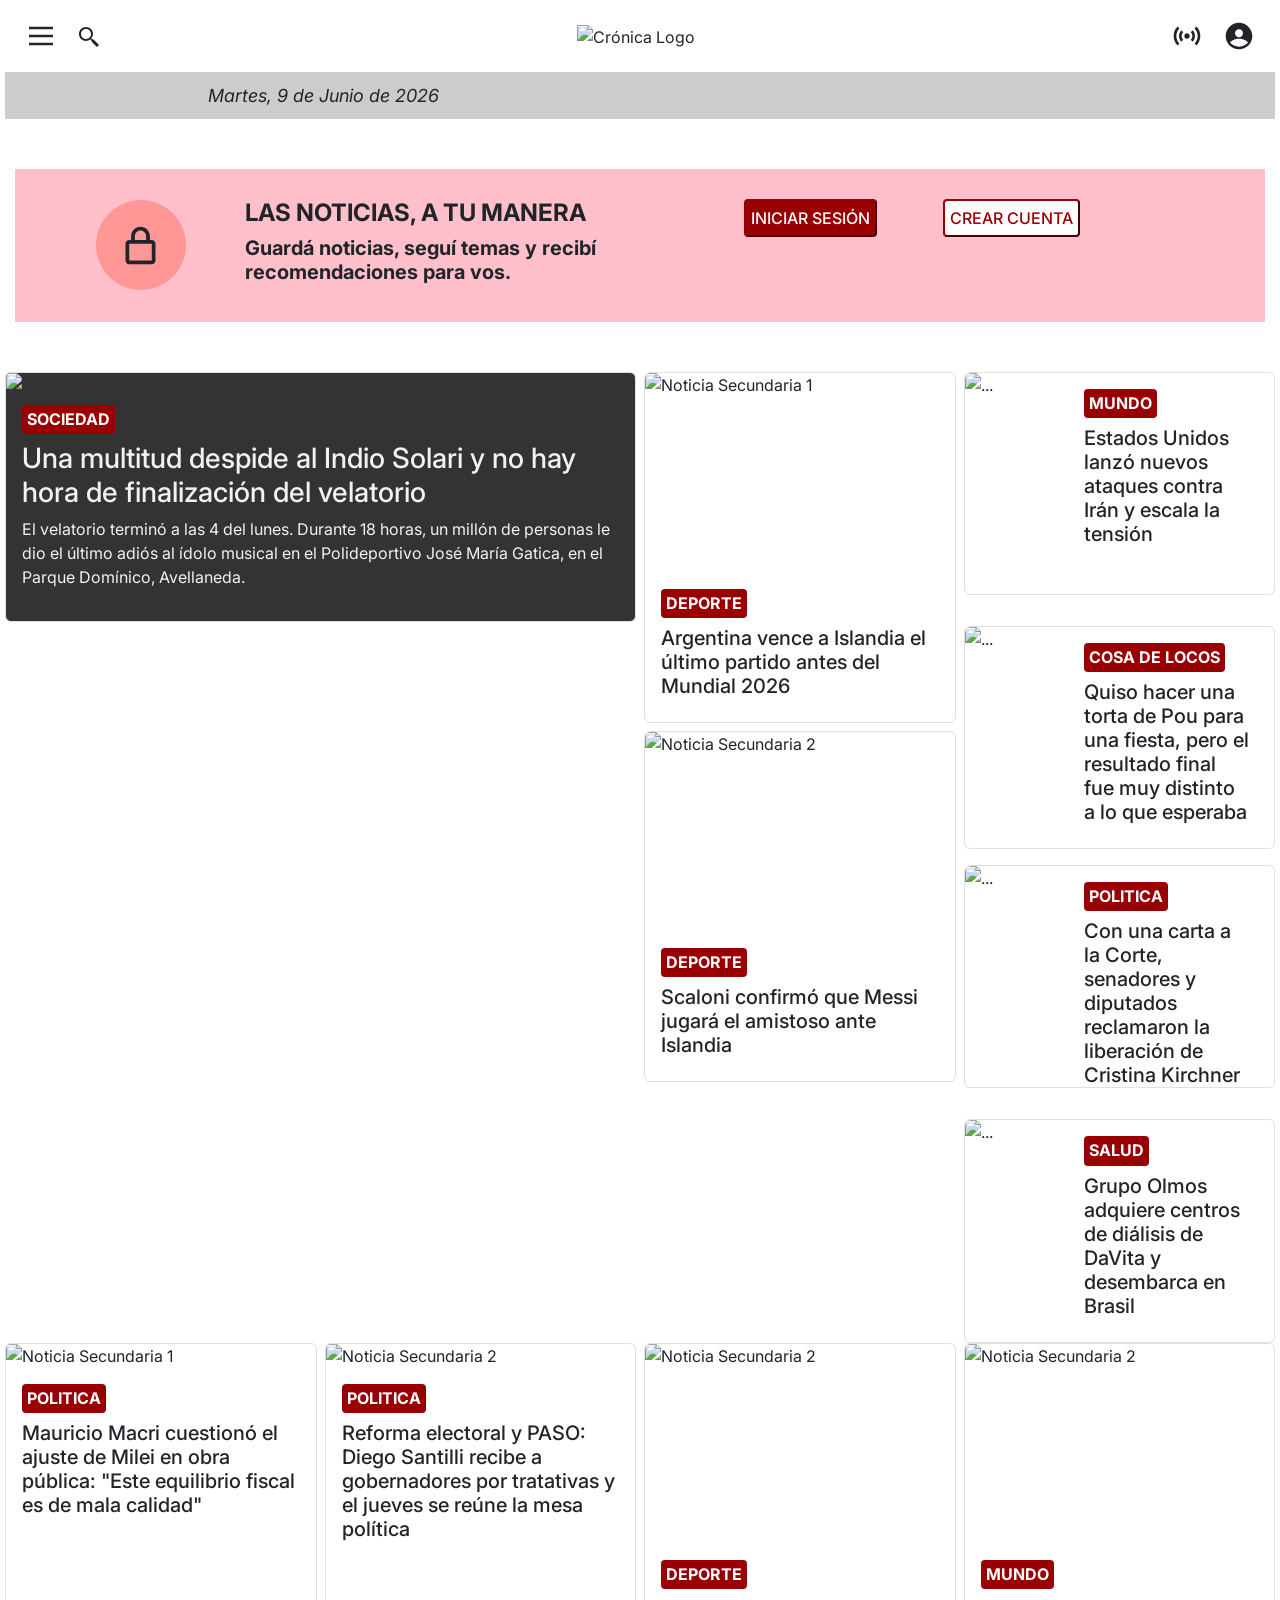
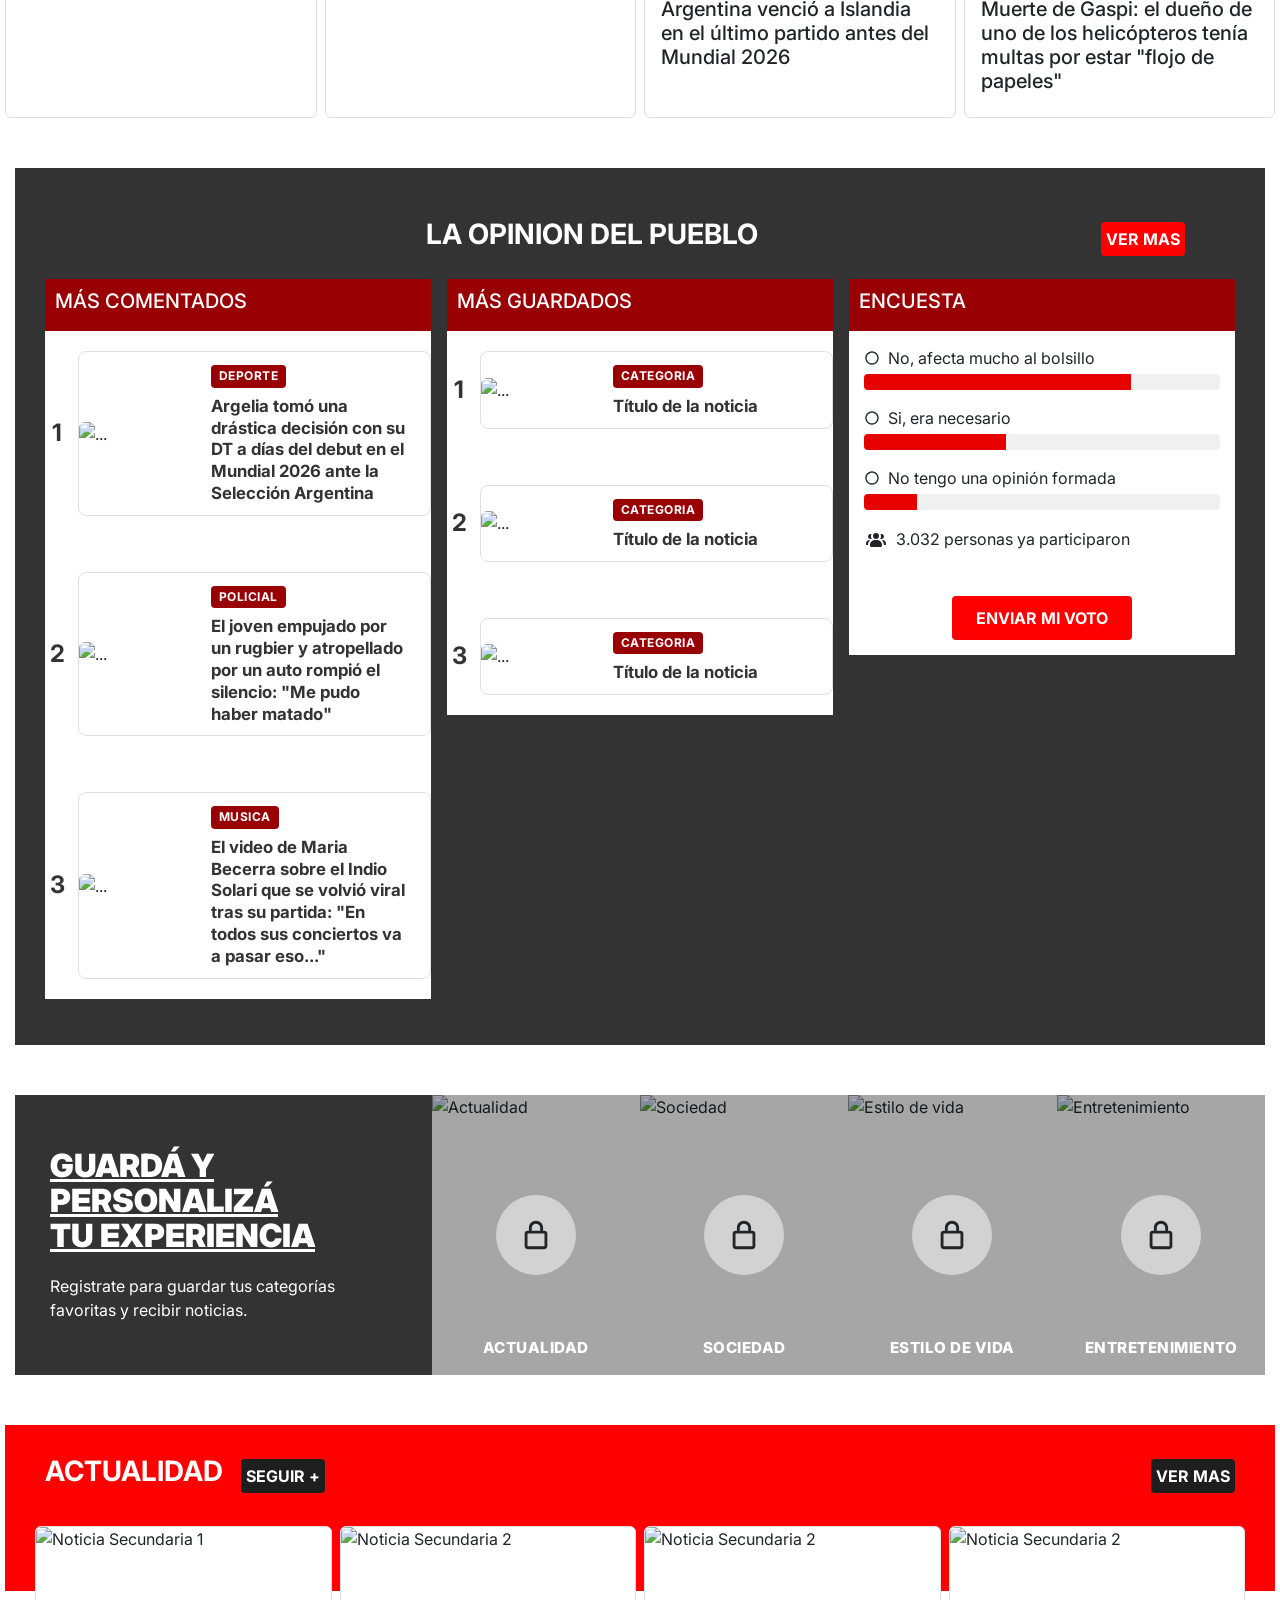
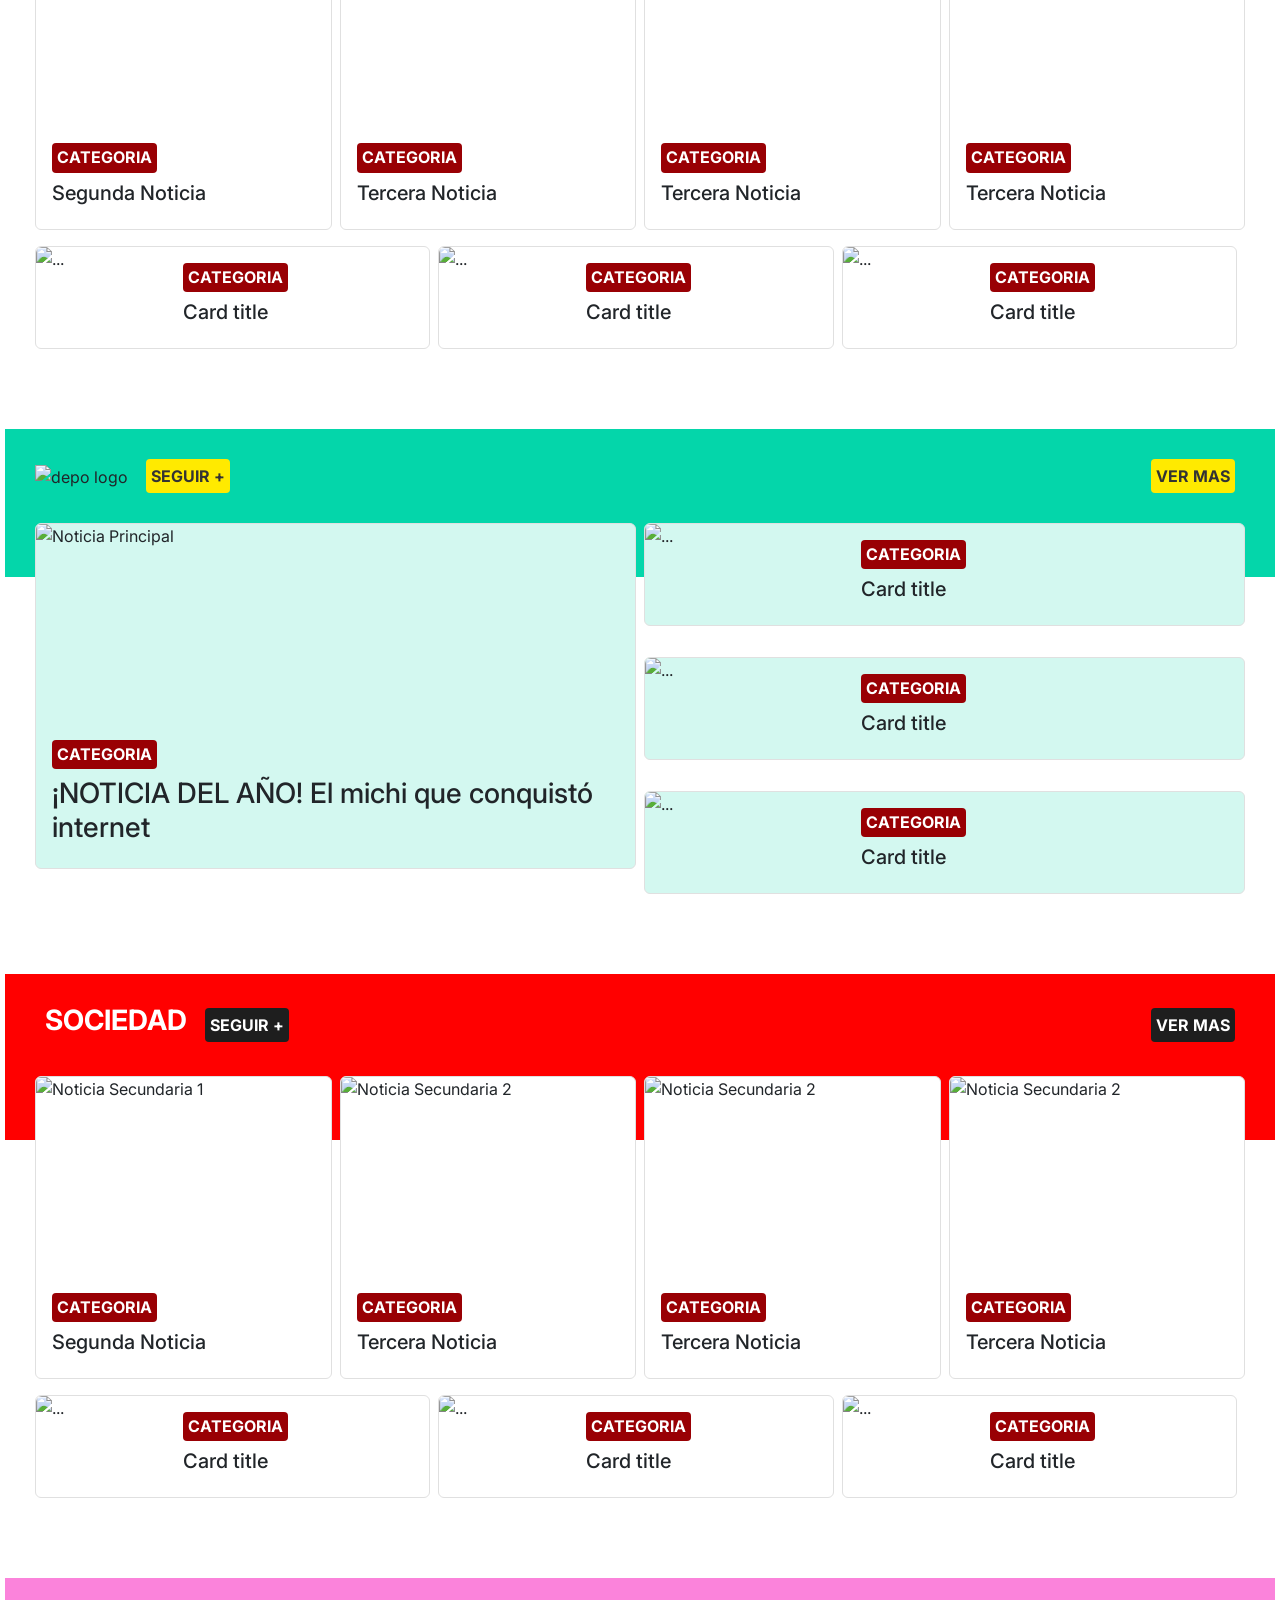
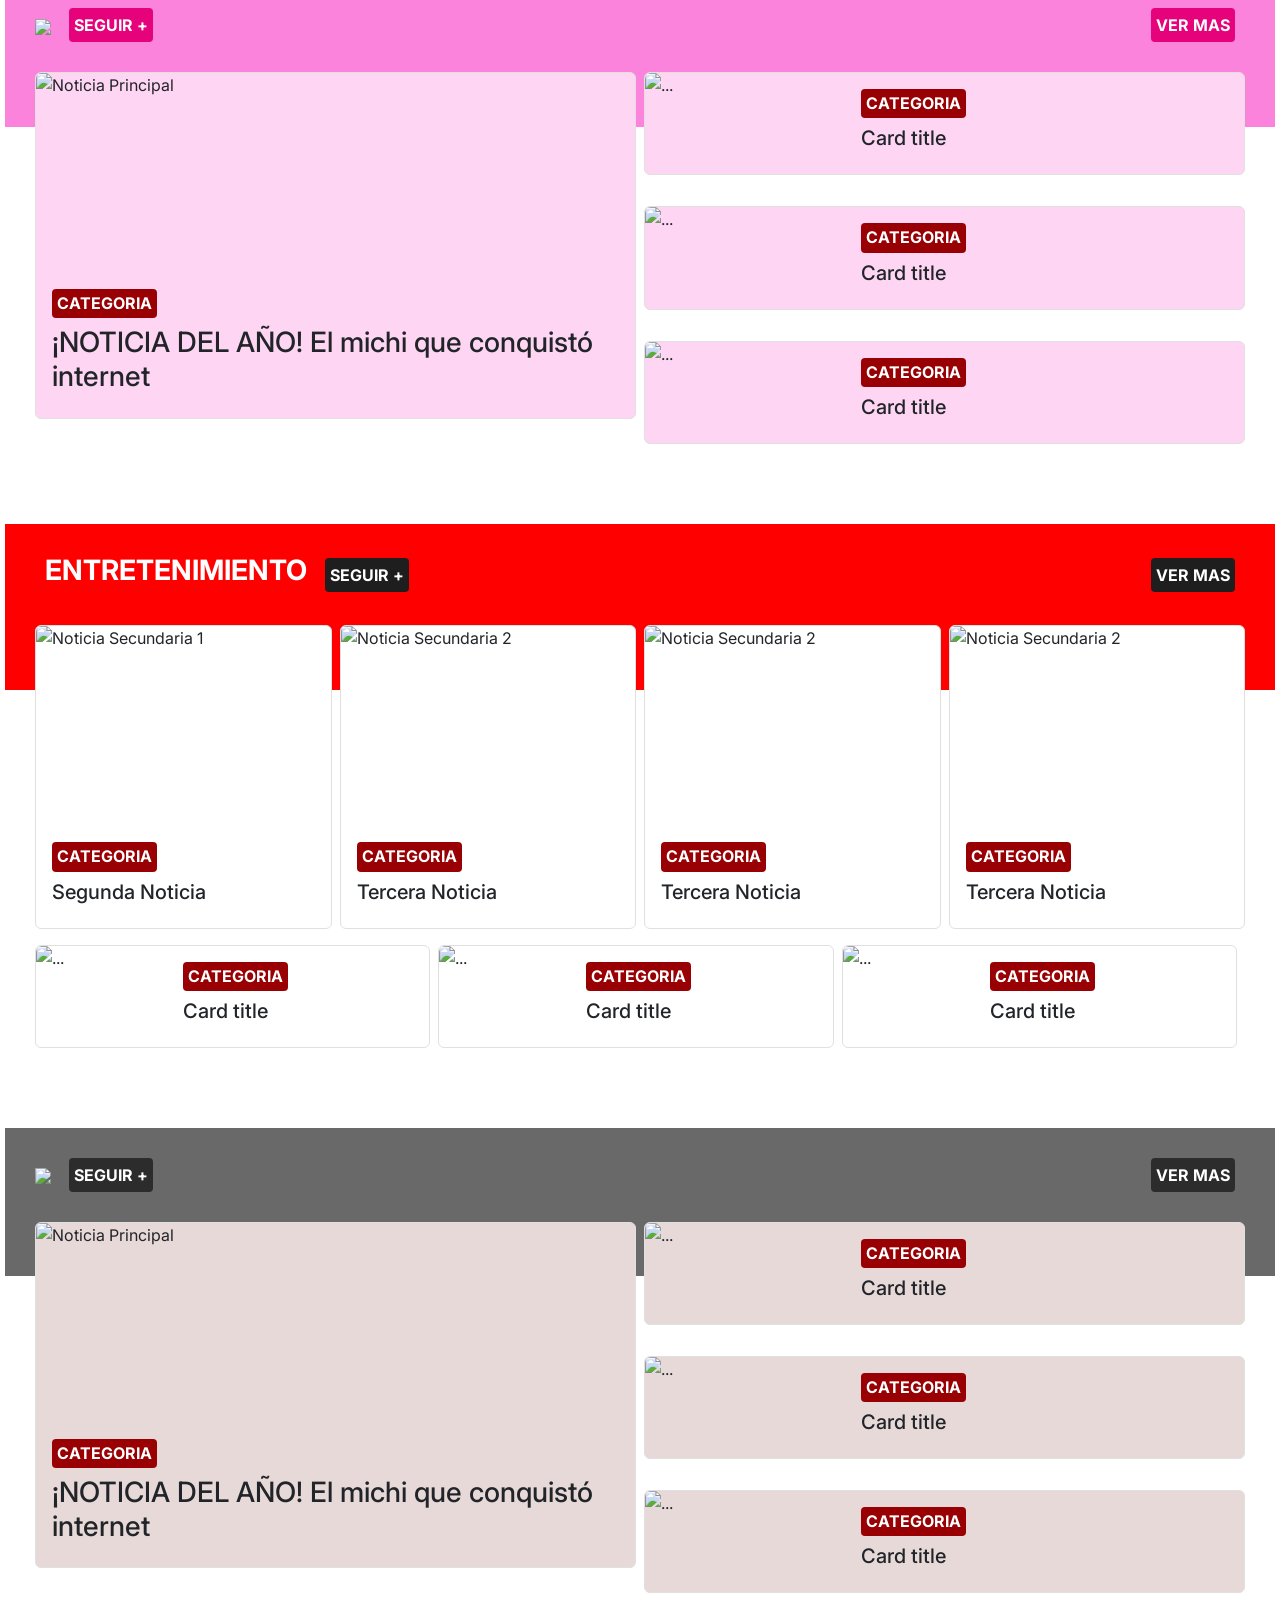
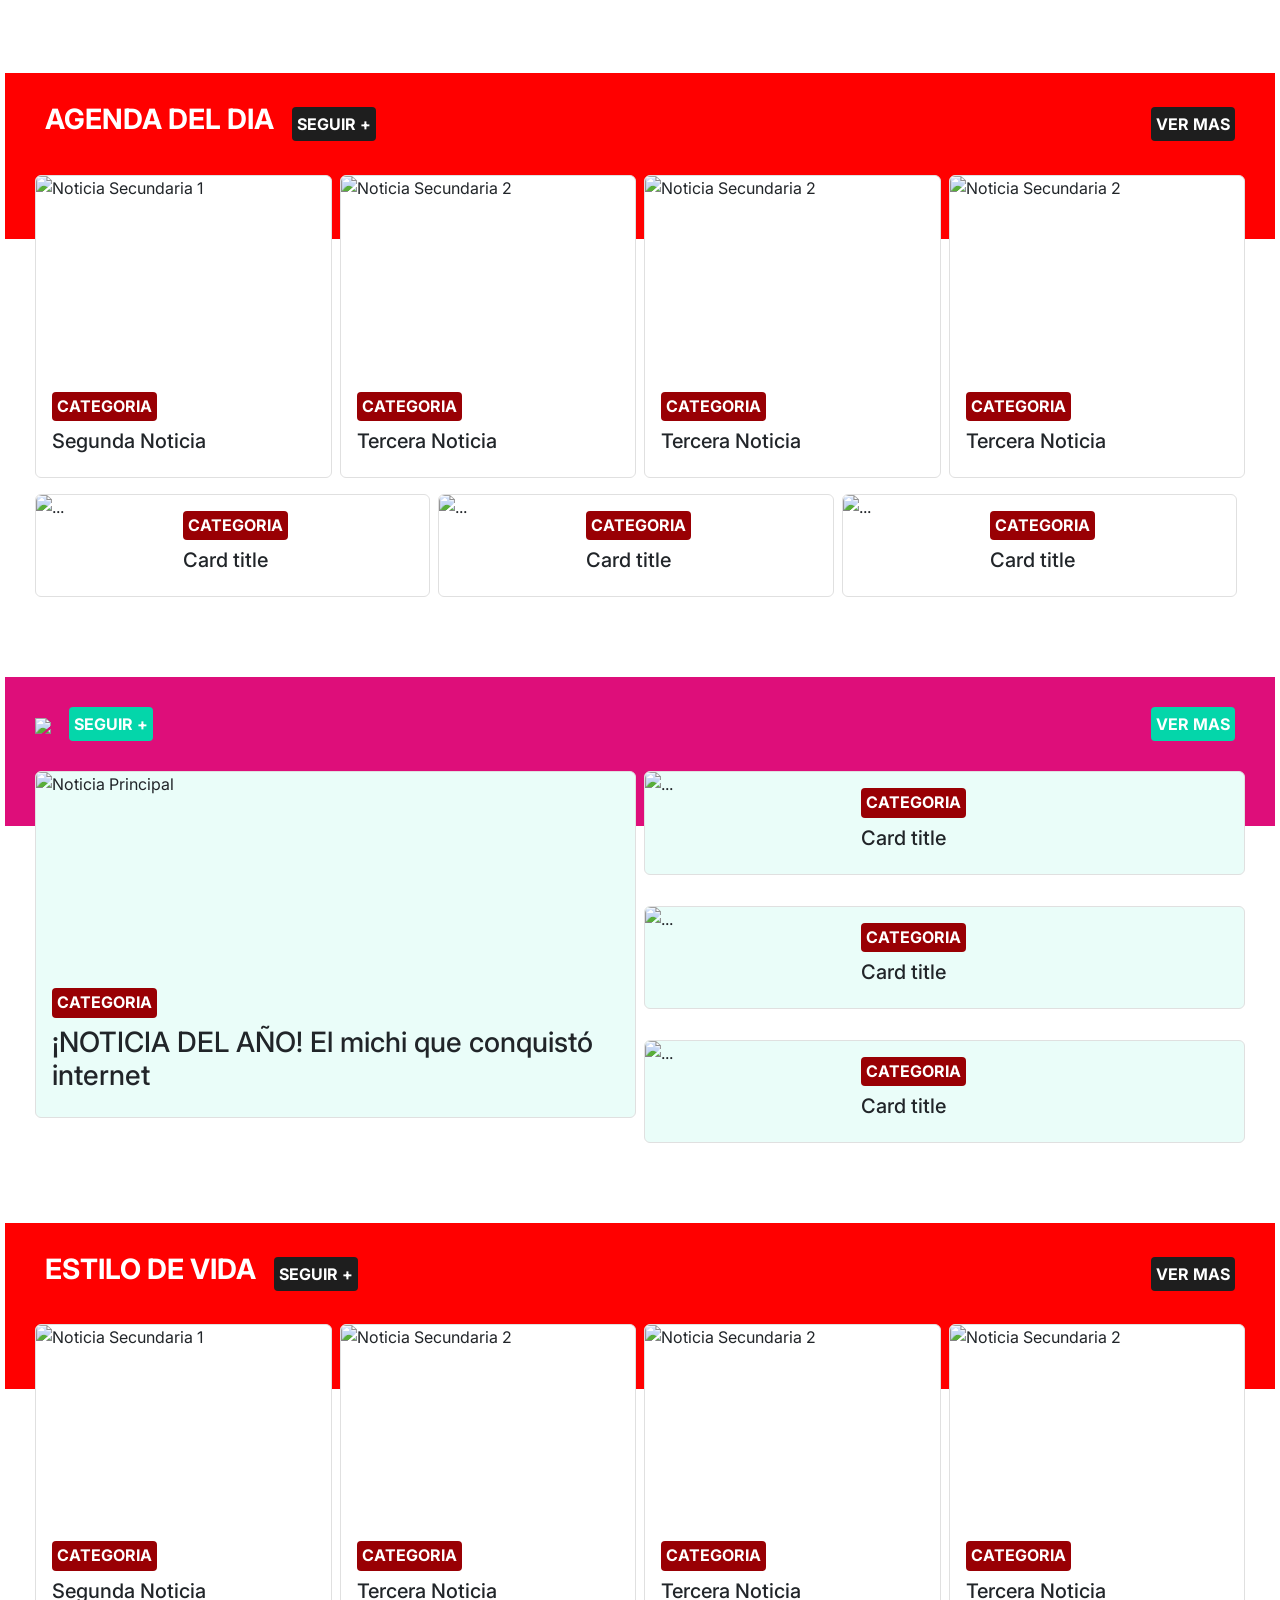
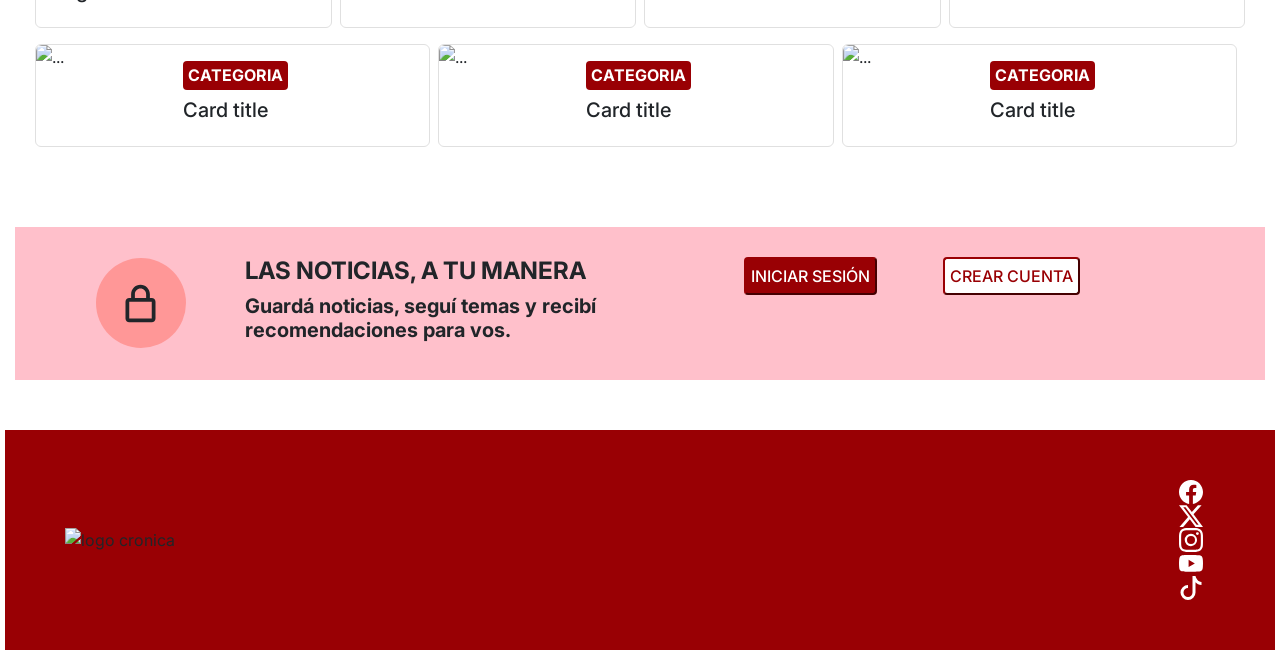
==== commit 1bfd6dcd: "Update index.html" ====
--- a/index.html
+++ b/index.html
@@ -155,7 +155,7 @@
             <div class="card">
                 <div class="row g-2">
                     <div class="col-4">
-                        <img src="https://www.infobae.com/resizer/v2/https%3A%2F%2Fs3.amazonaws.com%2Farc-wordpress-client-uploads%2Finfobae-wp%2Fwp-content%2Fuploads%2F2019%2F08%2F29205100%2Fmeme-gato-006.jpg?auth=429162069ea9dc321b5f581ec74540925bc95eebc1c7abc5294460904a95a144&smart=true&width=992&height=558&quality=85" class="img-fluid rounded-start" alt="...">
+                        <img src="https://i1.cronica.com.ar/files/image/1670/1670191/6a29d5615d37e_1011_568!.webp?s=0f8023d834ac07acafb3e6a3c6674614&d=1781060400&oe=jpg" class="img-fluid rounded-start" alt="...">
                     </div>
                     <div class="col-8">
                         <div class="card-body">
@@ -169,7 +169,7 @@
             <div class="card">
                 <div class="row g-2">
                     <div class="col-4">
-                        <img src="https://www.infobae.com/resizer/v2/https%3A%2F%2Fs3.amazonaws.com%2Farc-wordpress-client-uploads%2Finfobae-wp%2Fwp-content%2Fuploads%2F2019%2F08%2F29205100%2Fmeme-gato-006.jpg?auth=429162069ea9dc321b5f581ec74540925bc95eebc1c7abc5294460904a95a144&smart=true&width=992&height=558&quality=85" class="img-fluid rounded-start" alt="...">
+                        <img src=" https://diariocronica-s3.cdn.net.ar/s3i233/2026/06/diariocronica/images/02/63/49/2634968_302cf8c80bd3a977e95e3ae4c430a45cc30e095bd2d6ec97c7c324d9dd07ebd3/md.webp" class="img-fluid rounded-start" alt="...">
                     </div>
                     <div class="col-8">
                         <div class="card-body">
@@ -189,10 +189,11 @@
                 
                 <div class="col-12 h-100">
                     <div class="card tarjetaNoticia h-100">
-                        <img src="https://www.infobae.com/resizer/v2/https%3A%2F%2Fs3.amazonaws.com%2Farc-wordpress-client-uploads%2Finfobae-wp%2Fwp-content%2Fuploads%2F2019%2F08%2F29205100%2Fmeme-gato-006.jpg?auth=429162069ea9dc321b5f581ec74540925bc95eebc1c7abc5294460904a95a144&smart=true&width=992&height=558&quality=85" class="card-img-top" alt="Noticia Secundaria 1">
-                        <div class="card-body">
-                            <h6>CATEGORIA</h6>
-                            <h5 class="card-title">Segunda Noticia</h5>
+                        <img src=" https://i1.cronica.com.ar/files/image/1669/1669685/6a289d350fc49_1011_568!.webp?s=402f92badabd62131b94c84a6d5e8343&d=1780974000&oe=png" alt="Noticia Secundaria 1">
+                        <div class="card-body">
+                            <h6>POLITICA</h6>
+                            <h5 class="card-title">Mauricio Macri cuestionó el ajuste de Milei en obra pública: "Este equilibrio fiscal es de mala calidad"
+</h5>
                         </div>
                     </div>
                 </div>
@@ -201,10 +202,10 @@
             <div class="col-12 col-md-3">
                 <div class="col-12 h-100">
                     <div class="card tarjetaNoticia h-100">
-                        <img src="https://www.infobae.com/resizer/v2/https%3A%2F%2Fs3.amazonaws.com%2Farc-wordpress-client-uploads%2Finfobae-wp%2Fwp-content%2Fuploads%2F2019%2F08%2F29205100%2Fmeme-gato-006.jpg?auth=429162069ea9dc321b5f581ec74540925bc95eebc1c7abc5294460904a95a144&smart=true&width=992&height=558&quality=85" class="card-img-top" alt="Noticia Secundaria 2">
-                        <div class="card-body">
-                            <h6>CATEGORIA</h6>
-                            <h5 class="card-title">Tercera Noticia</h5>
+                        <img src="https://i1.cronica.com.ar/files/image/1663/1663647/6a15cb1b8af0e_1011_568!.webp?s=ee253526caf8bf33780c798f4cd90979&d=1779764400&oe=jpg" alt="Noticia Secundaria 2">
+                        <div class="card-body">
+                            <h6>POLITICA</h6>
+                            <h5 class="card-title">Reforma electoral y PASO: Diego Santilli recibe a gobernadores por tratativas y el jueves se reúne la mesa política</h5>
                         </div>
                     </div>
                 </div>
@@ -214,10 +215,10 @@
             <div class="col-12 col-md-3">
                 <div class="col-12 h-100">
                     <div class="card tarjetaNoticia h-100">
-                        <img src="https://www.infobae.com/resizer/v2/https%3A%2F%2Fs3.amazonaws.com%2Farc-wordpress-client-uploads%2Finfobae-wp%2Fwp-content%2Fuploads%2F2019%2F08%2F29205100%2Fmeme-gato-006.jpg?auth=429162069ea9dc321b5f581ec74540925bc95eebc1c7abc5294460904a95a144&smart=true&width=992&height=558&quality=85" class="card-img-top" alt="Noticia Secundaria 2">
-                        <div class="card-body">
-                            <h6>CATEGORIA</h6>
-                            <h5 class="card-title">Tercera Noticia</h5>
+                        <img src="https://i1.cronica.com.ar/files/image/1669/1669699/6a28d50555284_1011_568!.webp?s=dc8931da130f723618c7d771511cb6db&d=1781060400&oe=png" class="card-img-top" alt="Noticia Secundaria 2">
+                        <div class="card-body">
+                            <h6>DEPORTE</h6>
+                            <h5 class="card-title">Argentina venció a Islandia en el último partido antes del Mundial 2026</h5>
                         </div>
                     </div>
                 </div>
@@ -228,10 +229,11 @@
                 <div class="col-12 h-100">
                     <a href="noticia2nologueado.html">
                     <div class="card tarjetaNoticia h-100">
-                        <img src="https://www.infobae.com/resizer/v2/https%3A%2F%2Fs3.amazonaws.com%2Farc-wordpress-client-uploads%2Finfobae-wp%2Fwp-content%2Fuploads%2F2019%2F08%2F29205100%2Fmeme-gato-006.jpg?auth=429162069ea9dc321b5f581ec74540925bc95eebc1c7abc5294460904a95a144&smart=true&width=992&height=558&quality=85" class="card-img-top" alt="Noticia Secundaria 2">
-                        <div class="card-body">
-                            <h6>CATEGORIA</h6>
-                            <h5 class="card-title">Tercera Noticia</h5>
+                        <img src="https://i1.cronica.com.ar/files/image/1671/1671745/6a30110ae65df_1011_568!.webp?s=1a629facf36ed117939c058ceb85f1dd&d=1781492400&oe=png" class="card-img-top" alt="Noticia Secundaria 2">
+                        <div class="card-body">
+                            <h6>MUNDO</h6>
+                            <h5 class="card-title">Muerte de Gaspi: el dueño de uno de los helicópteros tenía multas por estar "flojo de papeles"
+</h5>
                         </div>
                     </div>
                 </a>
@@ -270,12 +272,12 @@
                             <div class="card">
                                 <div class="row g-2 align-items-center">
                                     <div class="col-4">
-                                        <img src="https://www.infobae.com/resizer/v2/https%3A%2F%2Fs3.amazonaws.com%2Farc-wordpress-client-uploads%2Finfobae-wp%2Fwp-content%2Fuploads%2F2019%2F08%2F29205100%2Fmeme-gato-006.jpg?auth=429162069ea9dc321b5f581ec74540925bc95eebc1c7abc5294460904a95a144&smart=true&width=992&height=558&quality=85" class="img-fluid rounded-start" alt="...">
+                                        <img src="https://i1.cronica.com.ar/files/image/1669/1669571/6a286540d5cae_1011_568!.webp?s=c0da5a24e92bd68e278b8962271630a0&d=1780974000&oe=jpg" class="img-fluid rounded-start" alt="...">
                                     </div>
                                     <div class="col-8">
                                         <div class="card-body">
-                                            <h6>CATEGORIA</h6>
-                                            <h5 class="card-title">Título de la noticia</h5>
+                                            <h6>DEPORTE</h6>
+                                            <h5 class="card-title">Argelia tomó una drástica decisión con su DT a días del debut en el Mundial 2026 ante la Selección Argentina</h5>
                                         </div>
                                     </div>
                                 </div>
@@ -291,12 +293,12 @@
                             <div class="card">
                                 <div class="row g-2 align-items-center">
                                     <div class="col-4">
-                                        <img src="https://www.infobae.com/resizer/v2/https%3A%2F%2Fs3.amazonaws.com%2Farc-wordpress-client-uploads%2Finfobae-wp%2Fwp-content%2Fuploads%2F2019%2F08%2F29205100%2Fmeme-gato-006.jpg?auth=429162069ea9dc321b5f581ec74540925bc95eebc1c7abc5294460904a95a144&smart=true&width=992&height=558&quality=85" class="img-fluid rounded-start" alt="...">
+                                        <img src="https://i1.cronica.com.ar/files/image/1669/1669401/6a282f0629221_1011_568!.webp?s=307224732de56ee1529b493c88fac9e6&d=1780974000&oe=png" class="img-fluid rounded-start" alt="...">
                                     </div>
                                     <div class="col-8">
                                         <div class="card-body">
-                                            <h6>CATEGORIA</h6>
-                                            <h5 class="card-title">Título de la noticia</h5>
+                                            <h6>POLICIAL</h6>
+                                            <h5 class="card-title">El joven empujado por un rugbier y atropellado por un auto rompió el silencio: "Me pudo haber matado"</h5>
                                         </div>
                                     </div>
                                 </div>
@@ -312,12 +314,12 @@
                             <div class="card">
                                 <div class="row g-2 align-items-center">
                                     <div class="col-4">
-                                        <img src="https://www.infobae.com/resizer/v2/https%3A%2F%2Fs3.amazonaws.com%2Farc-wordpress-client-uploads%2Finfobae-wp%2Fwp-content%2Fuploads%2F2019%2F08%2F29205100%2Fmeme-gato-006.jpg?auth=429162069ea9dc321b5f581ec74540925bc95eebc1c7abc5294460904a95a144&smart=true&width=992&height=558&quality=85" class="img-fluid rounded-start" alt="...">
+                                        <img src="https://i1.cronica.com.ar/files/image/1669/1669409/6a28319aac771_1011_568!.webp?s=1de6c7fb222c111ef4138398e4b442b9&d=1780974000&oe=jpg" class="img-fluid rounded-start" alt="...">
                                     </div>
                                     <div class="col-8">
                                         <div class="card-body">
-                                            <h6>CATEGORIA</h6>
-                                            <h5 class="card-title">Título de la noticia</h5>
+                                            <h6>MUSICA</h6>
+                                            <h5 class="card-title">El video de Maria Becerra sobre el Indio Solari que se volvió viral tras su partida: "En todos sus conciertos va a pasar eso..."</h5>
                                         </div>
                                     </div>
                                 </div>
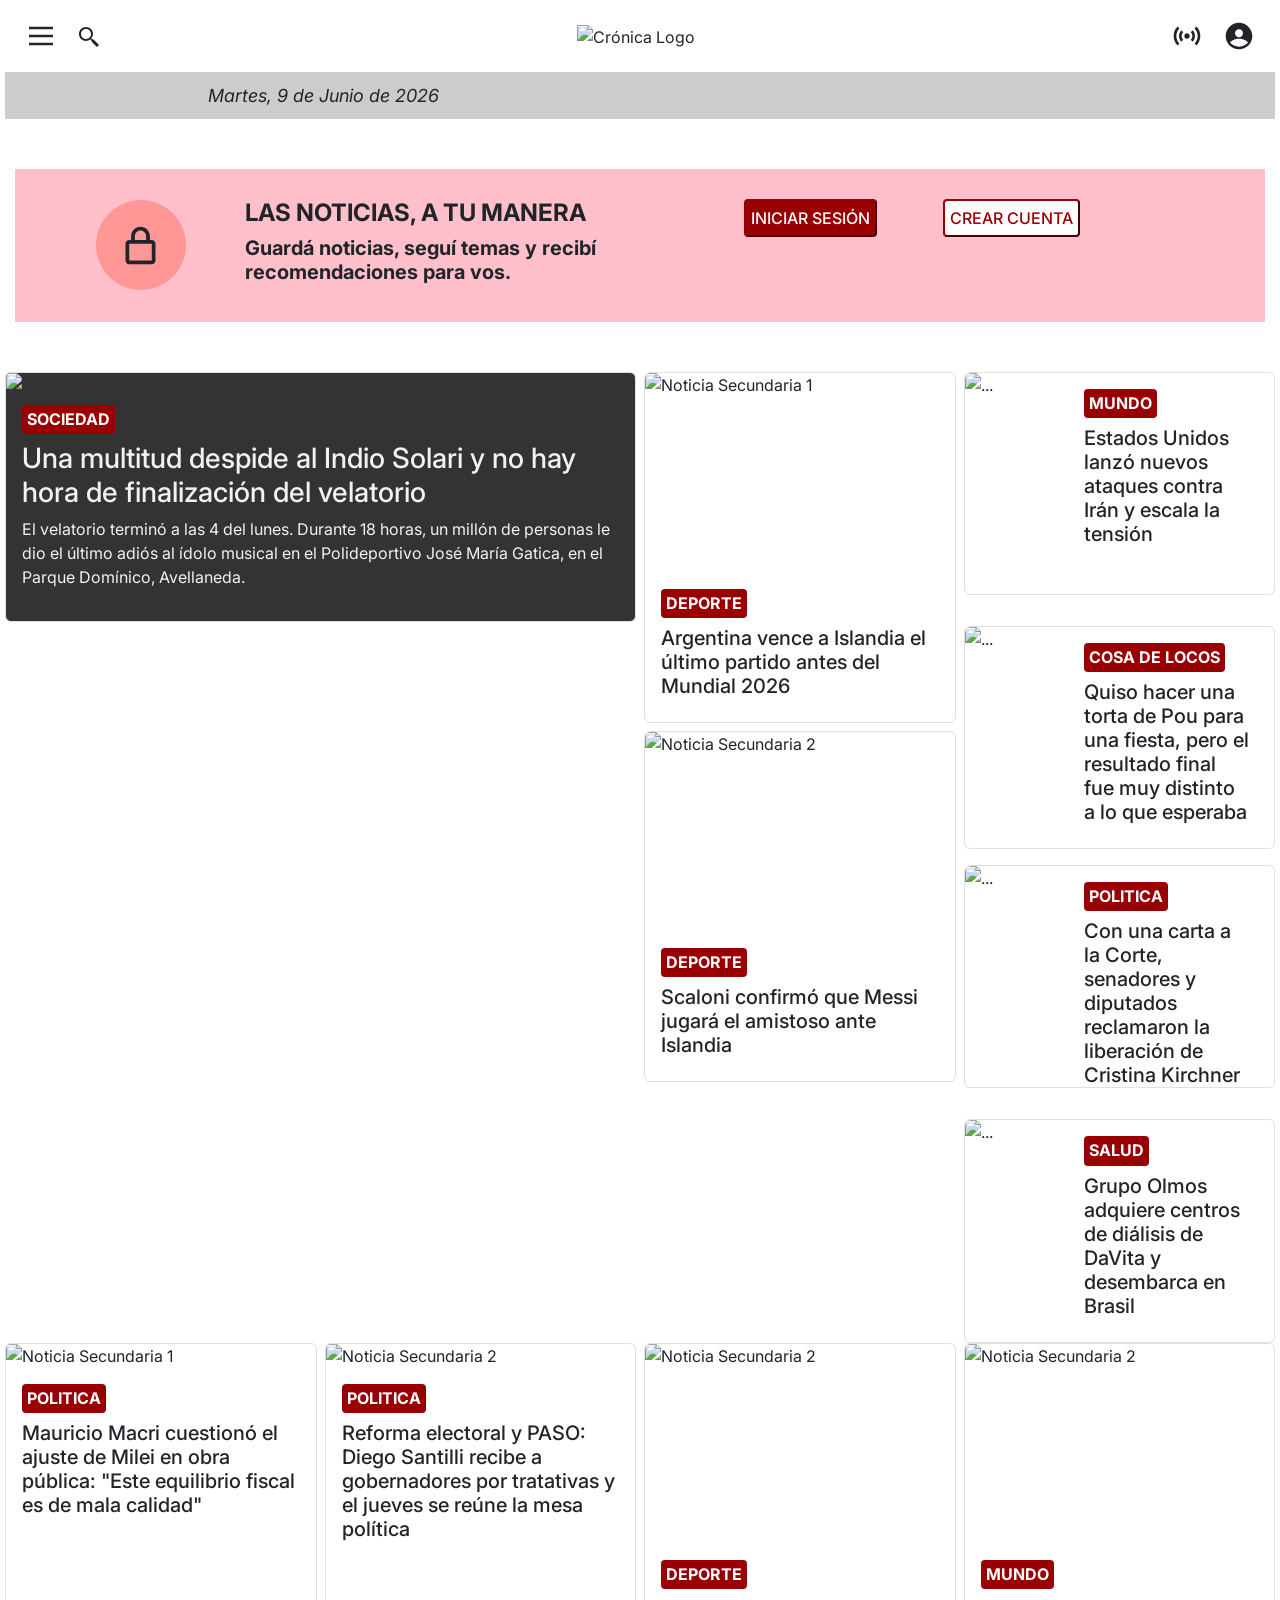
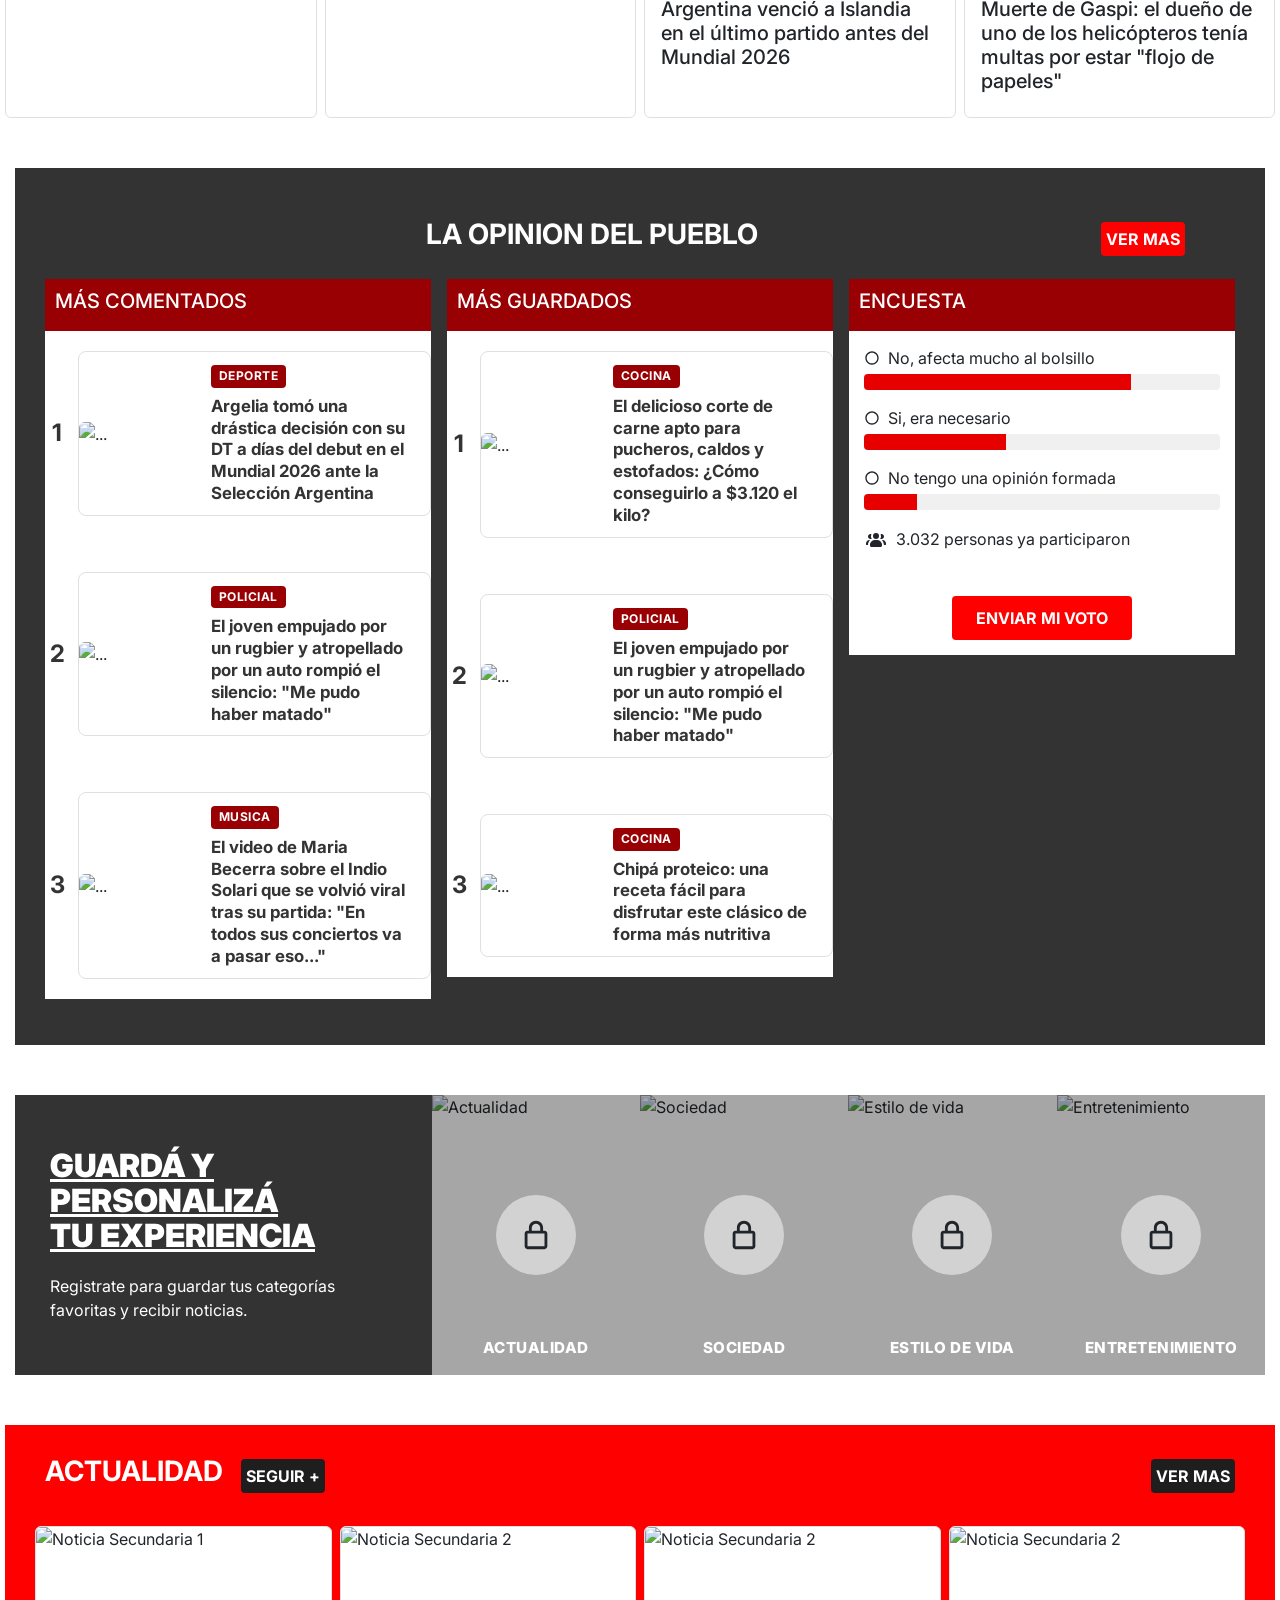
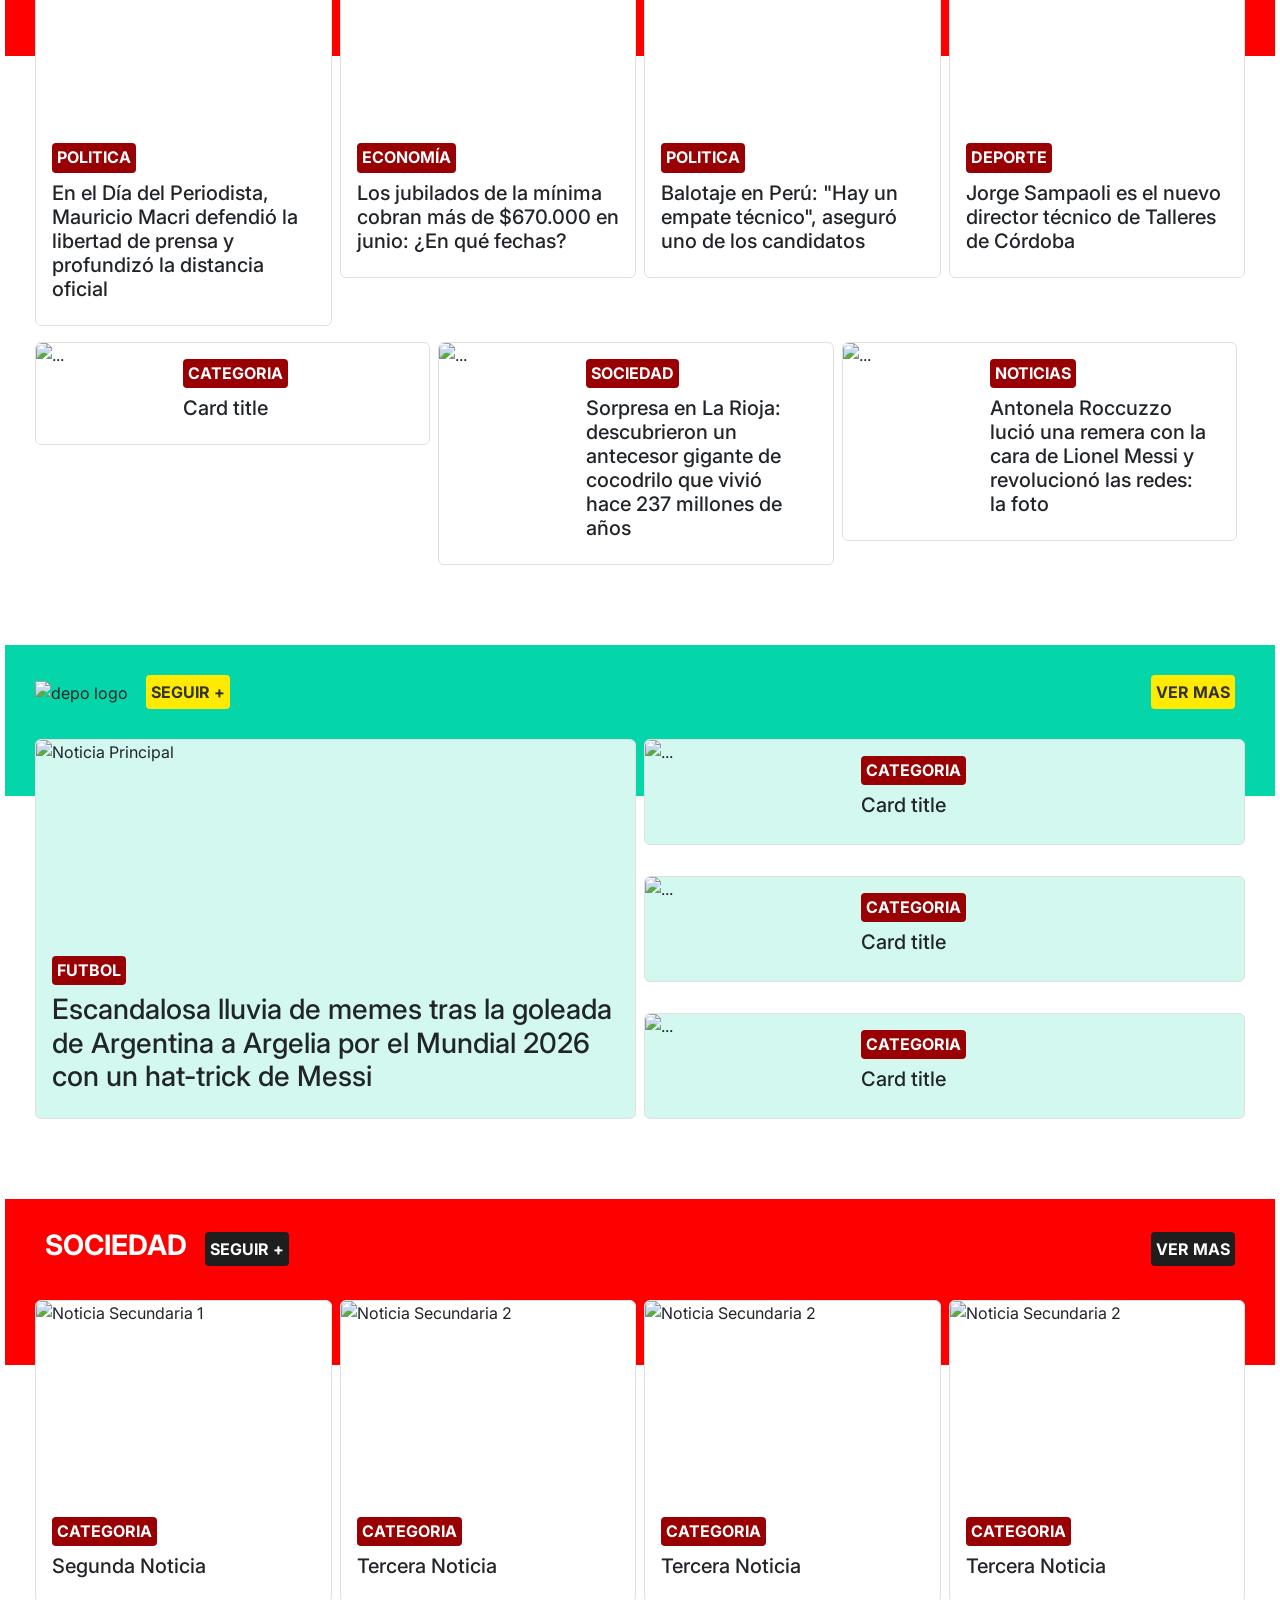
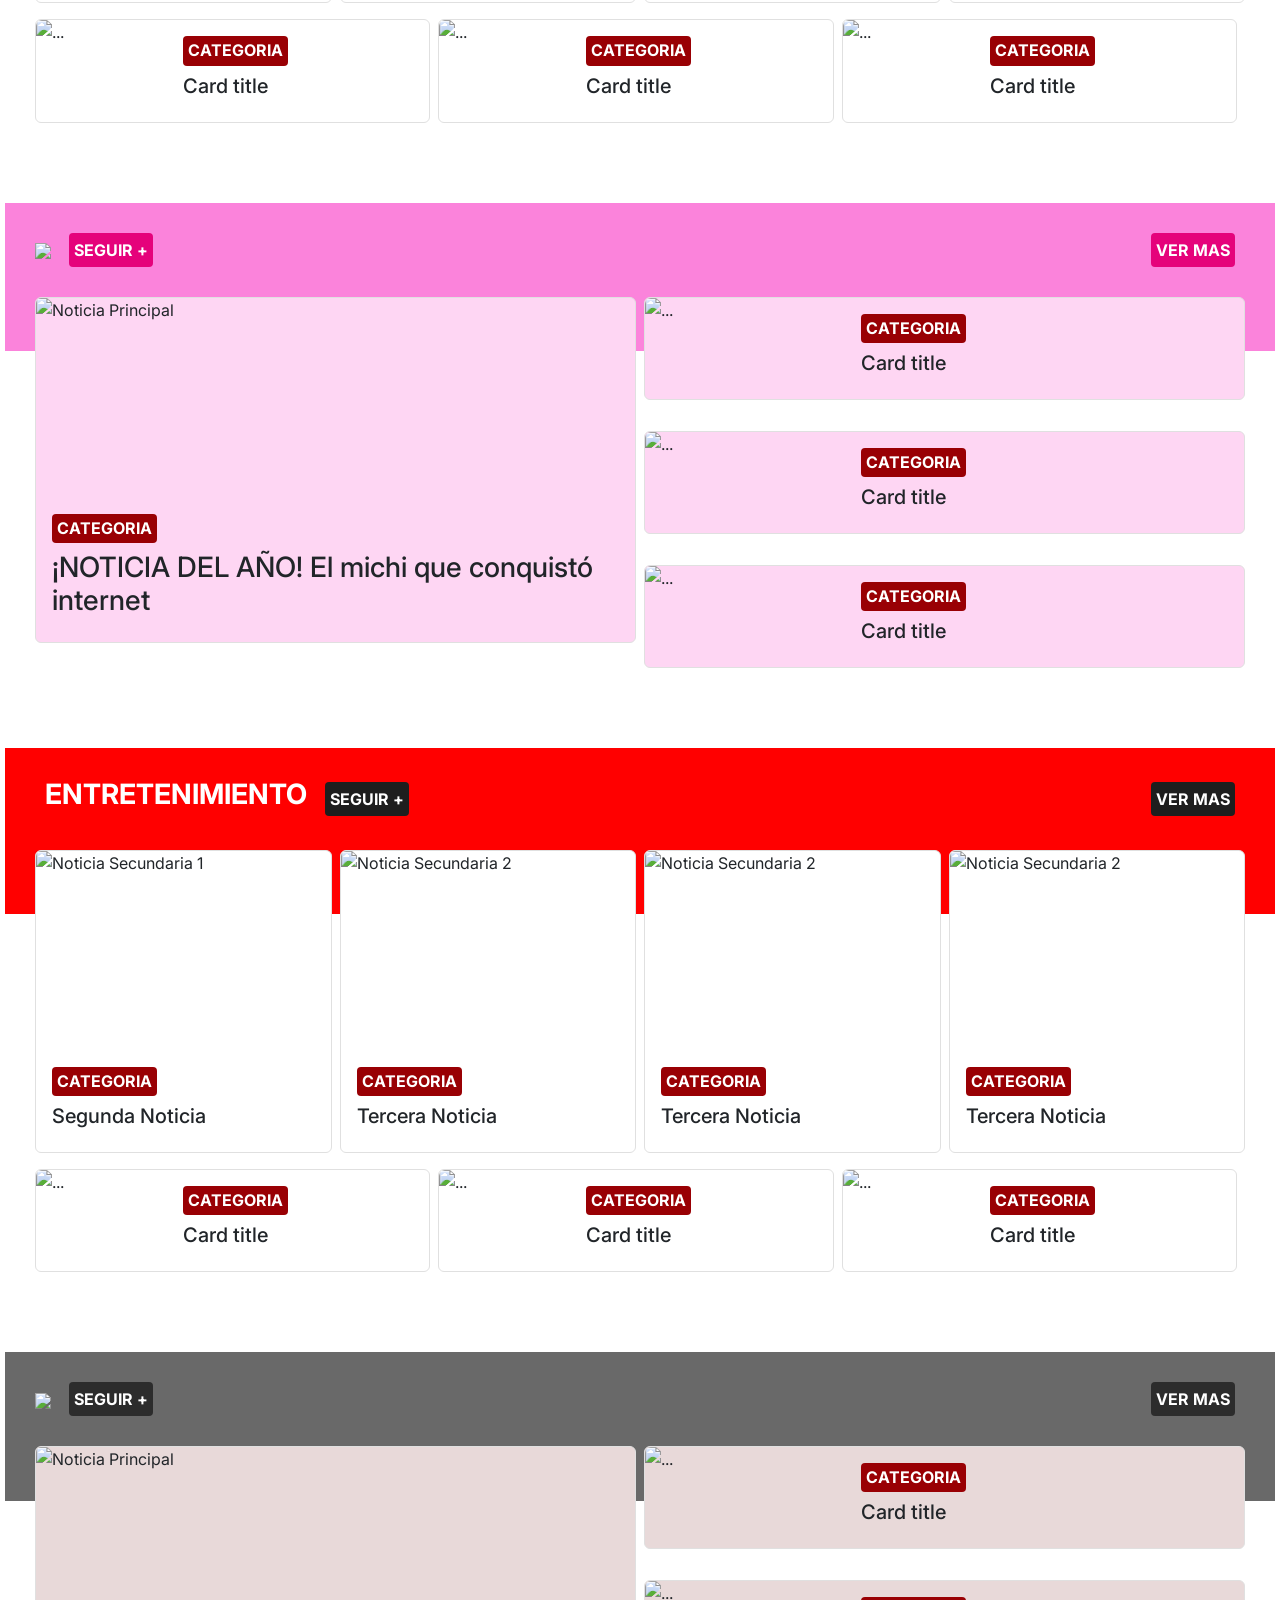
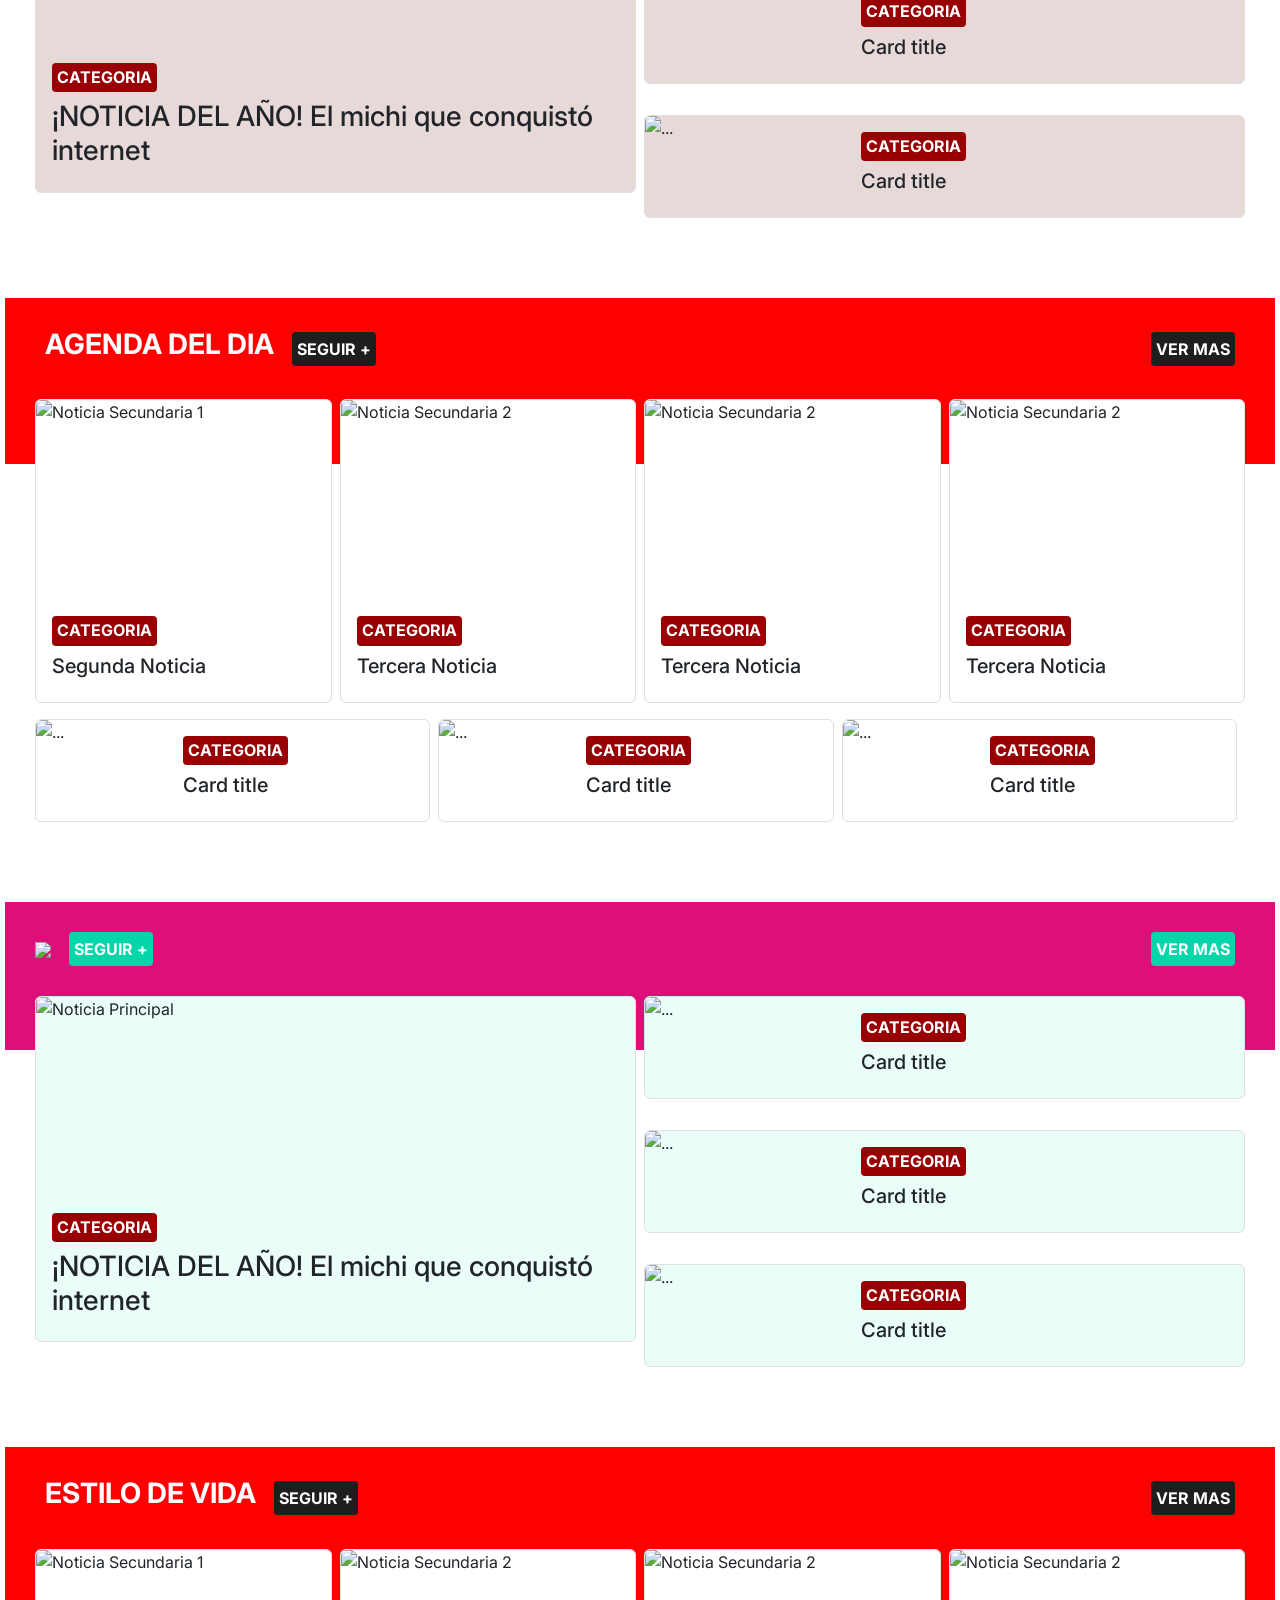
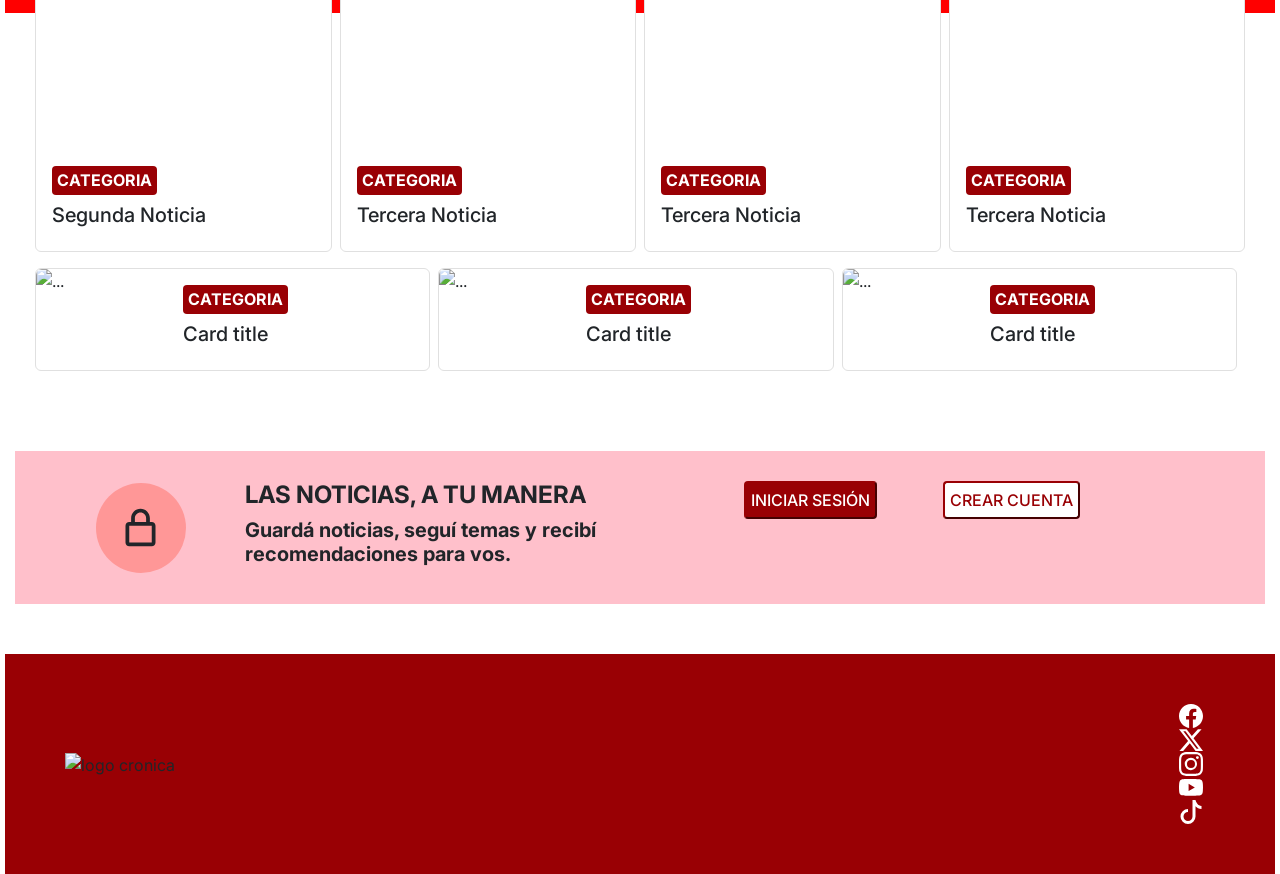
==== commit 27914ed2: "Update index.html" ====
--- a/index.html
+++ b/index.html
@@ -1,5 +1,6 @@
 <!DOCTYPE html>
 <html lang="es">
+
 <head>
     <meta charset="UTF-8">
     <meta name="viewport" content="width=device-width, initial-scale=1.0">
@@ -7,6 +8,7 @@
     <link rel="stylesheet" href="style.css">
     <title>Crónica - Firme junto al pueblo</title>
 </head>
+
 <body>
 
     <!-- iconos: https://boxicons.com/icons
@@ -15,311 +17,320 @@
     <header>
         <ul class="menu">
             <div class="headerIzq">
-            <li id="abrirMenu">
-                <svg  width="32" height="32" fill="currentColor" viewBox="0 0 24 24" >
+                <li id="abrirMenu">
+                    <svg width="32" height="32" fill="currentColor" viewBox="0 0 24 24">
                 <path d="M3 5h18v2H3zm0 6h18v2H3zm0 6h18v2H3z"></path>
                 </svg>
-            </li>
-            <li><a href="#">
-                <svg  width="24" height="24" fill="currentColor" viewBox="0 0 24 24" class="ocultar-mobile">
+                </li>
+                <li>
+                    <a href="#">
+                        <svg width="24" height="24" fill="currentColor" viewBox="0 0 24 24" class="ocultar-mobile">
                 <path d="m17.06 14.94-2.8-1.34A6.96 6.96 0 0 0 16 9c0-3.86-3.14-7-7-7S2 5.14 2 9s3.14 7 7 7c1.76 0 3.37-.66 4.6-1.74l1.34 2.8 5 5 2.12-2.12zM9 14c-2.76 0-5-2.24-5-5s2.24-5 5-5 5 2.24 5 5-2.24 5-5 5"></path>
                 </svg>
-            </a></li>
+                    </a>
+                </li>
             </div>
             <div class="headerCentro">
-            <li><a href="#">
-                <img src="https://upload.wikimedia.org/wikipedia/commons/thumb/0/07/Cr%C3%B3nica-logo.svg/1280px-Cr%C3%B3nica-logo.svg.png" alt="Crónica Logo" width="200">
-            </a></li>
+                <li>
+                    <a href="#">
+                        <img src="https://upload.wikimedia.org/wikipedia/commons/thumb/0/07/Cr%C3%B3nica-logo.svg/1280px-Cr%C3%B3nica-logo.svg.png" alt="Crónica Logo" width="200">
+                    </a>
+                </li>
             </div>
             <div class="headerDer">
-         <li><a href="#">
-                <svg  xmlns="http://www.w3.org/2000/svg" width="32" height="32" fill="currentColor" viewBox="0 0 24 24" class="ocultar-mobile">
+                <li>
+                    <a href="#">
+                        <svg xmlns="http://www.w3.org/2000/svg" width="32" height="32" fill="currentColor" viewBox="0 0 24 24" class="ocultar-mobile">
                 <path d="M14 12c0-1.1-.9-2-2-2s-2 .9-2 2a2 2 0 1 0 4 0m-6 0c0-1.07.42-2.07 1.17-2.82L7.76 7.76A5.97 5.97 0 0 0 6 12c0 1.6.62 3.11 1.76 4.25l1.41-1.42A3.96 3.96 0 0 1 8 12m8.24-4.24-1.41 1.41C15.59 9.93 16 10.93 16 12s-.42 2.07-1.17 2.83l1.41 1.41C17.37 15.11 18 13.6 18 12s-.62-3.11-1.76-4.24"></path><path d="M6.34 17.66C4.83 16.15 3.99 14.14 3.99 12s.83-4.14 2.34-5.65L4.92 4.93C3.03 6.82 1.99 9.33 1.99 12s1.04 5.18 2.93 7.07l1.41-1.41ZM19.07 4.93l-1.41 1.41C19.17 7.85 20 9.86 20 12s-.83 4.15-2.34 5.66l1.41 1.41C20.96 17.18 22 14.67 22 12s-1.04-5.18-2.93-7.07"></path>
                 </svg>
-                </a>
-            </li>
-            <li><a href="login.html">
-                <svg width="32" height="32" fill="currentColor" viewBox="0 0 24 24">
+                    </a>
+                </li>
+                <li>
+                    <a href="login.html">
+                        <svg width="32" height="32" fill="currentColor" viewBox="0 0 24 24">
                 <path d="M12 2C6.579 2 2 6.579 2 12s4.579 10 10 10 10-4.579 10-10S17.421 2 12 2zm0 5c1.727 0 3 1.272 3 3s-1.273 3-3 3-3-1.272-3-3 1.273-3 3-3zm0 13c-2.674 0-5.115-1.196-6.735-3.084C6.13 15.355 8.929 14 12 14s5.87 1.355 6.735 2.916C17.115 18.804 14.674 20 12 20z"></path>
                 </svg>
-                </a>
-            </li>
+                    </a>
+                </li>
             </div>
         </ul>
 
-        <ul class="dia"><li>Martes, 9 de Junio de 2026</li></ul>
+        <ul class="dia">
+            <li>Martes, 9 de Junio de 2026</li>
+        </ul>
 
     </header>
 
     <main>
         <section class="tuManera">
-        <div class="row g-2">
-            <div class="col-2 tuManeraIcono">
-                <div class="circuloCandado">
-                <svg  xmlns="http://www.w3.org/2000/svg" width="40" height="40"  
-                fill="currentColor" viewBox="0 0 24 24" >
+            <div class="row g-2">
+                <div class="col-2 tuManeraIcono">
+                    <div class="circuloCandado">
+                        <svg xmlns="http://www.w3.org/2000/svg" width="40" height="40" fill="currentColor" viewBox="0 0 24 24">
                 <path d="M6 22h12c1.1 0 2-.9 2-2v-9c0-1.1-.9-2-2-2h-1V7c0-2.76-2.24-5-5-5S7 4.24 7 7v2H6c-1.1 0-2 .9-2 2v9c0 1.1.9 2 2 2M9 7c0-1.65 1.35-3 3-3s3 1.35 3 3v2H9zm-3 4h12v9H6z"></path>
                 </svg>
-                </div>
-            </div>
-            <div class="col-5 tuManeraTexto">
-            <h4>LAS NOTICIAS, A TU MANERA</h4>
-            <h5>Guardá noticias, seguí temas y recibí recomendaciones para vos.</h5>
-            </div>
-            <div class="col-2 tuManeraBoton1">
-                <a href="login.html">
-                <button>INICIAR SESIÓN</button>
-                </a>
-            </div>
-            <div class="col-2 tuManeraBoton2">
-                <a href="login.html">
-                <button>CREAR CUENTA</button>
-                </a>
-            </div>
-        </div>
-    </section>
+                    </div>
+                </div>
+                <div class="col-5 tuManeraTexto">
+                    <h4>LAS NOTICIAS, A TU MANERA</h4>
+                    <h5>Guardá noticias, seguí temas y recibí recomendaciones para vos.</h5>
+                </div>
+                <div class="col-2 tuManeraBoton1">
+                    <a href="login.html">
+                        <button>INICIAR SESIÓN</button>
+                    </a>
+                </div>
+                <div class="col-2 tuManeraBoton2">
+                    <a href="login.html">
+                        <button>CREAR CUENTA</button>
+                    </a>
+                </div>
+            </div>
+        </section>
 
         <section>
-    <div class="row g-2">
-
-        <div class="col-12 col-md-6">
-            <div class="card noticiaPrincipal">
-                <img src="https://i1.cronica.com.ar/files/image/1668/1668787/6a26101e203b8_1011_568!.webp?s=f93698144cf9effb86a6730e2868b2f6&d=1780801200&oe=jpg">
-                <div class="card-body">
+            <div class="row g-2">
+
+                <div class="col-12 col-md-6">
+                    <div class="card noticiaPrincipal">
+                        <img src="https://i1.cronica.com.ar/files/image/1668/1668787/6a26101e203b8_1011_568!.webp?s=f93698144cf9effb86a6730e2868b2f6&d=1780801200&oe=jpg">
+                        <div class="card-body">
                             <h6>SOCIEDAD</h6>
-                    <h3 class="card-title">Una multitud despide al Indio Solari y no hay hora de finalización del velatorio</h3>
-                    <p>El velatorio terminó a las 4 del lunes. Durante 18 horas, un millón de personas le dio el último adiós al ídolo musical en el Polideportivo José María Gatica, en el Parque Domínico, Avellaneda.</p>
-                </div>
-            </div>
-        </div>
-
-        <div class="col-12 col-md-3">
-            <div class="row g-2">
-                
+                            <h3 class="card-title">Una multitud despide al Indio Solari y no hay hora de finalización del velatorio</h3>
+                            <p>El velatorio terminó a las 4 del lunes. Durante 18 horas, un millón de personas le dio el último adiós al ídolo musical en el Polideportivo José María Gatica, en el Parque Domínico, Avellaneda.</p>
+                        </div>
+                    </div>
+                </div>
+
+                <div class="col-12 col-md-3">
+                    <div class="row g-2">
+
+                        <div class="col-12">
+                            <div class="card tarjetaNoticia">
+                                <img src="https://www.infobae.com/resizer/v2/5MGCRHIOSVCQFG54EL7R6DFQZM.jfif?auth=00c44bb20c8936a3a61cd83f736bb658d8ecad139db0e8a4cb25015978042bd0&smart=true&width=992&height=558&quality=85" class="card-img-top" alt="Noticia Secundaria 1">
+                                <div class="card-body">
+                                    <h6>DEPORTE</h6>
+                                    <h5 class="card-title">Argentina vence a Islandia el último partido antes del Mundial 2026</h5>
+                                </div>
+                            </div>
+                        </div>
+
+                        <div class="col-12">
+                            <div class="card tarjetaNoticia">
+                                <img src="https://i1.cronica.com.ar/files/image/1669/1669765/6a2933429fafa_1011_568!.webp?s=cbcf5acf01433c12a0d2446e65d358d6&d=1781060400&oe=jpg" class="card-img-top" alt="Noticia Secundaria 2">
+                                <div class="card-body">
+                                    <h6>DEPORTE</h6>
+                                    <h5 class="card-title">Scaloni confirmó que Messi jugará el amistoso ante Islandia</h5>
+                                </div>
+                            </div>
+                        </div>
+
+                    </div>
+                </div>
+
+
+
+                <div class="col-12 col-md-3 noticiasDerecha">
+                    <div class="card">
+                        <div class="row g-2">
+                            <div class="col-4">
+                                <img src="https://i1.cronica.com.ar/files/image/1670/1670203/6a29e714736cf_1011_568!.webp?s=b2c6dfb6ccb6bb0666a4de0f0598e79d&d=1782306267&oe=png" class="img-fluid rounded-start" alt="...">
+                            </div>
+                            <div class="col-8">
+                                <div class="card-body">
+                                    <h6>MUNDO</h6>
+                                    <h5 class="card-title">Estados Unidos lanzó nuevos ataques contra Irán y escala la tensión</h5>
+                                </div>
+                            </div>
+                        </div>
+                    </div>
+
+                    <a href="noticia1nologueado.html">
+                        <div class="card">
+                            <div class="row g-2">
+                                <div class="col-4">
+                                    <img src="https://i1.cronica.com.ar/files/image/1669/1669889/6a2978d7558eb_1011_568!.webp?s=d075018a107a991388fa5bbbafef44a0&d=1781060400&oe=jpg" class="img-fluid rounded-start" alt="...">
+                                </div>
+                                <div class="col-8">
+                                    <div class="card-body">
+                                        <h6>COSA DE LOCOS</h6>
+                                        <h5 class="card-title">Quiso hacer una torta de Pou para una fiesta, pero el resultado final fue muy distinto a lo que esperaba</h5>
+                                    </div>
+                                </div>
+                            </div>
+                        </div>
+                    </a>
+
+                    <div class="card">
+                        <div class="row g-2">
+                            <div class="col-4">
+                                <img src="https://i1.cronica.com.ar/files/image/1670/1670191/6a29d5615d37e_1011_568!.webp?s=0f8023d834ac07acafb3e6a3c6674614&d=1781060400&oe=jpg" class="img-fluid rounded-start" alt="...">
+                            </div>
+                            <div class="col-8">
+                                <div class="card-body">
+                                    <h6>POLITICA</h6>
+                                    <h5 class="card-title">Con una carta a la Corte, senadores y diputados reclamaron la liberación de Cristina Kirchner</h5>
+                                </div>
+                            </div>
+                        </div>
+                    </div>
+
+                    <div class="card">
+                        <div class="row g-2">
+                            <div class="col-4">
+                                <img src=" https://diariocronica-s3.cdn.net.ar/s3i233/2026/06/diariocronica/images/02/63/49/2634968_302cf8c80bd3a977e95e3ae4c430a45cc30e095bd2d6ec97c7c324d9dd07ebd3/md.webp" class="img-fluid rounded-start" alt="...">
+                            </div>
+                            <div class="col-8">
+                                <div class="card-body">
+                                    <h6>SALUD</h6>
+                                    <h5 class="card-title">Grupo Olmos adquiere centros de diálisis de DaVita y desembarca en Brasil
+                                    </h5>
+                                </div>
+                            </div>
+                        </div>
+                    </div>
+                </div>
+            </div>
+
+
+            <div class="row g-2">
+                <div class="col-12 col-md-3">
+
+                    <div class="col-12 h-100">
+                        <div class="card tarjetaNoticia h-100">
+                            <img src=" https://i1.cronica.com.ar/files/image/1669/1669685/6a289d350fc49_1011_568!.webp?s=402f92badabd62131b94c84a6d5e8343&d=1780974000&oe=png" alt="Noticia Secundaria 1">
+                            <div class="card-body">
+                                <h6>POLITICA</h6>
+                                <h5 class="card-title">Mauricio Macri cuestionó el ajuste de Milei en obra pública: "Este equilibrio fiscal es de mala calidad"
+                                </h5>
+                            </div>
+                        </div>
+                    </div>
+                </div>
+
+                <div class="col-12 col-md-3">
+                    <div class="col-12 h-100">
+                        <div class="card tarjetaNoticia h-100">
+                            <img src="https://i1.cronica.com.ar/files/image/1663/1663647/6a15cb1b8af0e_1011_568!.webp?s=ee253526caf8bf33780c798f4cd90979&d=1779764400&oe=jpg" alt="Noticia Secundaria 2">
+                            <div class="card-body">
+                                <h6>POLITICA</h6>
+                                <h5 class="card-title">Reforma electoral y PASO: Diego Santilli recibe a gobernadores por tratativas y el jueves se reúne la mesa política</h5>
+                            </div>
+                        </div>
+                    </div>
+
+                </div>
+
+                <div class="col-12 col-md-3">
+                    <div class="col-12 h-100">
+                        <div class="card tarjetaNoticia h-100">
+                            <img src="https://i1.cronica.com.ar/files/image/1669/1669699/6a28d50555284_1011_568!.webp?s=dc8931da130f723618c7d771511cb6db&d=1781060400&oe=png" class="card-img-top" alt="Noticia Secundaria 2">
+                            <div class="card-body">
+                                <h6>DEPORTE</h6>
+                                <h5 class="card-title">Argentina venció a Islandia en el último partido antes del Mundial 2026</h5>
+                            </div>
+                        </div>
+                    </div>
+
+                </div>
+
+                <div class="col-12 col-md-3">
+                    <div class="col-12 h-100">
+                        <a href="noticia2nologueado.html">
+                            <div class="card tarjetaNoticia h-100">
+                                <img src="https://i1.cronica.com.ar/files/image/1671/1671745/6a30110ae65df_1011_568!.webp?s=1a629facf36ed117939c058ceb85f1dd&d=1781492400&oe=png" class="card-img-top" alt="Noticia Secundaria 2">
+                                <div class="card-body">
+                                    <h6>MUNDO</h6>
+                                    <h5 class="card-title">Muerte de Gaspi: el dueño de uno de los helicópteros tenía multas por estar "flojo de papeles"
+                                    </h5>
+                                </div>
+                            </div>
+                        </a>
+                    </div>
+
+                </div>
+            </div>
+        </section>
+
+        <section class="opinion">
+            <div class="row g-2">
                 <div class="col-12">
-                    <div class="card tarjetaNoticia">
-                        <img src="https://www.infobae.com/resizer/v2/5MGCRHIOSVCQFG54EL7R6DFQZM.jfif?auth=00c44bb20c8936a3a61cd83f736bb658d8ecad139db0e8a4cb25015978042bd0&smart=true&width=992&height=558&quality=85" class="card-img-top" alt="Noticia Secundaria 1">
-                        <div class="card-body">
-                            <h6>DEPORTE</h6>
-                            <h5 class="card-title">Argentina vence a Islandia  el último partido antes del Mundial 2026</h5>
-                        </div>
-                    </div>
-                </div>
-
-                <div class="col-12">
-                    <div class="card tarjetaNoticia">
-                        <img src="https://i1.cronica.com.ar/files/image/1669/1669765/6a2933429fafa_1011_568!.webp?s=cbcf5acf01433c12a0d2446e65d358d6&d=1781060400&oe=jpg" class="card-img-top" alt="Noticia Secundaria 2">
-                        <div class="card-body">
-                            <h6>DEPORTE</h6>
-                            <h5 class="card-title">Scaloni confirmó que Messi jugará el amistoso ante Islandia</h5>
-                        </div>
-                    </div>
-                </div>
-
-            </div>
-        </div>
-    
-    
-
-        <div class="col-12 col-md-3 noticiasDerecha">
-            <div class="card">
-                <div class="row g-2">
-                    <div class="col-4">
-                        <img src="https://i1.cronica.com.ar/files/image/1670/1670203/6a29e714736cf_1011_568!.webp?s=b2c6dfb6ccb6bb0666a4de0f0598e79d&d=1782306267&oe=png" class="img-fluid rounded-start" alt="...">
-                    </div>
-                    <div class="col-8">
-                        <div class="card-body">
-                            <h6>MUNDO</h6>
-                            <h5 class="card-title">Estados Unidos lanzó nuevos ataques contra Irán y escala la tensión</h5>
-                        </div>
-                    </div>
-                </div>
-            </div>
-
-            <a href="noticia1nologueado.html">
-            <div class="card">
-                <div class="row g-2">
-                    <div class="col-4">
-                        <img src="https://i1.cronica.com.ar/files/image/1669/1669889/6a2978d7558eb_1011_568!.webp?s=d075018a107a991388fa5bbbafef44a0&d=1781060400&oe=jpg" class="img-fluid rounded-start" alt="...">
-                    </div>
-                    <div class="col-8">
-                        <div class="card-body">
-                            <h6>COSA DE LOCOS</h6>
-                            <h5 class="card-title">Quiso hacer una torta de Pou para una fiesta, pero el resultado final fue muy distinto a lo que esperaba</h5>
-                        </div>
-                    </div>
-                </div>
-            </div>
-            </a>
-
-            <div class="card">
-                <div class="row g-2">
-                    <div class="col-4">
-                        <img src="https://i1.cronica.com.ar/files/image/1670/1670191/6a29d5615d37e_1011_568!.webp?s=0f8023d834ac07acafb3e6a3c6674614&d=1781060400&oe=jpg" class="img-fluid rounded-start" alt="...">
-                    </div>
-                    <div class="col-8">
-                        <div class="card-body">
-                            <h6>POLITICA</h6>
-                            <h5 class="card-title">Con una carta a la Corte, senadores y diputados reclamaron la liberación de Cristina Kirchner</h5>
-                        </div>
-                    </div>
-                </div>
-            </div>
-
-            <div class="card">
-                <div class="row g-2">
-                    <div class="col-4">
-                        <img src=" https://diariocronica-s3.cdn.net.ar/s3i233/2026/06/diariocronica/images/02/63/49/2634968_302cf8c80bd3a977e95e3ae4c430a45cc30e095bd2d6ec97c7c324d9dd07ebd3/md.webp" class="img-fluid rounded-start" alt="...">
-                    </div>
-                    <div class="col-8">
-                        <div class="card-body">
-                            <h6>SALUD</h6>
-                            <h5 class="card-title">Grupo Olmos adquiere centros de diálisis de DaVita y desembarca en Brasil
-</h5>
-                    </div>
-                </div>
-            </div>
-        </div>
-        </div>
-    </div>
-
-
-        <div class="row g-2">
-            <div class="col-12 col-md-3">
-                
-                <div class="col-12 h-100">
-                    <div class="card tarjetaNoticia h-100">
-                        <img src=" https://i1.cronica.com.ar/files/image/1669/1669685/6a289d350fc49_1011_568!.webp?s=402f92badabd62131b94c84a6d5e8343&d=1780974000&oe=png" alt="Noticia Secundaria 1">
-                        <div class="card-body">
-                            <h6>POLITICA</h6>
-                            <h5 class="card-title">Mauricio Macri cuestionó el ajuste de Milei en obra pública: "Este equilibrio fiscal es de mala calidad"
-</h5>
-                        </div>
-                    </div>
-                </div>
-            </div>
-
-            <div class="col-12 col-md-3">
-                <div class="col-12 h-100">
-                    <div class="card tarjetaNoticia h-100">
-                        <img src="https://i1.cronica.com.ar/files/image/1663/1663647/6a15cb1b8af0e_1011_568!.webp?s=ee253526caf8bf33780c798f4cd90979&d=1779764400&oe=jpg" alt="Noticia Secundaria 2">
-                        <div class="card-body">
-                            <h6>POLITICA</h6>
-                            <h5 class="card-title">Reforma electoral y PASO: Diego Santilli recibe a gobernadores por tratativas y el jueves se reúne la mesa política</h5>
-                        </div>
-                    </div>
-                </div>
-
-            </div>
-
-            <div class="col-12 col-md-3">
-                <div class="col-12 h-100">
-                    <div class="card tarjetaNoticia h-100">
-                        <img src="https://i1.cronica.com.ar/files/image/1669/1669699/6a28d50555284_1011_568!.webp?s=dc8931da130f723618c7d771511cb6db&d=1781060400&oe=png" class="card-img-top" alt="Noticia Secundaria 2">
-                        <div class="card-body">
-                            <h6>DEPORTE</h6>
-                            <h5 class="card-title">Argentina venció a Islandia en el último partido antes del Mundial 2026</h5>
-                        </div>
-                    </div>
-                </div>
-
-            </div>
-
-            <div class="col-12 col-md-3">
-                <div class="col-12 h-100">
-                    <a href="noticia2nologueado.html">
-                    <div class="card tarjetaNoticia h-100">
-                        <img src="https://i1.cronica.com.ar/files/image/1671/1671745/6a30110ae65df_1011_568!.webp?s=1a629facf36ed117939c058ceb85f1dd&d=1781492400&oe=png" class="card-img-top" alt="Noticia Secundaria 2">
-                        <div class="card-body">
-                            <h6>MUNDO</h6>
-                            <h5 class="card-title">Muerte de Gaspi: el dueño de uno de los helicópteros tenía multas por estar "flojo de papeles"
-</h5>
-                        </div>
-                    </div>
-                </a>
-                </div>
-
-            </div>
-        </div>
-    </section>
-
-    <section class="opinion">
-    <div class="row g-2">
-        <div class="col-12">
-            <ul>
-                <li>
-                    <h3>LA OPINION DEL PUEBLO</h3>
-                </li>
-                <li>
-                    <button>VER MAS</button>
-                </li>
-            </ul>
-        </div>
-    </div>
-
-    <div class="row g-3">
-        <div class="col-12 col-md-4">
-            <div class="comentado">
-                <div class="tituloComentado">
-                    <h5>MÁS COMENTADOS</h5>
-                </div>
-                <div>
-                    <div class="row g-2 cardComentado align-items-center mb-3">
-                        <div class="col-1 numeroComentado">
-                            <h4>1</h4>
-                        </div>
-                        <div class="col-11">
-                            <div class="card">
-                                <div class="row g-2 align-items-center">
-                                    <div class="col-4">
-                                        <img src="https://i1.cronica.com.ar/files/image/1669/1669571/6a286540d5cae_1011_568!.webp?s=c0da5a24e92bd68e278b8962271630a0&d=1780974000&oe=jpg" class="img-fluid rounded-start" alt="...">
-                                    </div>
-                                    <div class="col-8">
-                                        <div class="card-body">
-                                            <h6>DEPORTE</h6>
-                                            <h5 class="card-title">Argelia tomó una drástica decisión con su DT a días del debut en el Mundial 2026 ante la Selección Argentina</h5>
+                    <ul>
+                        <li>
+                            <h3>LA OPINION DEL PUEBLO</h3>
+                        </li>
+                        <li>
+                            <button>VER MAS</button>
+                        </li>
+                    </ul>
+                </div>
+            </div>
+
+            <div class="row g-3">
+                <div class="col-12 col-md-4">
+                    <div class="comentado">
+                        <div class="tituloComentado">
+                            <h5>MÁS COMENTADOS</h5>
+                        </div>
+                        <div>
+                            <div class="row g-2 cardComentado align-items-center mb-3">
+                                <div class="col-1 numeroComentado">
+                                    <h4>1</h4>
+                                </div>
+                                <div class="col-11">
+                                    <div class="card">
+                                        <div class="row g-2 align-items-center">
+                                            <div class="col-4">
+                                                <img src="https://i1.cronica.com.ar/files/image/1669/1669571/6a286540d5cae_1011_568!.webp?s=c0da5a24e92bd68e278b8962271630a0&d=1780974000&oe=jpg" class="img-fluid rounded-start" alt="...">
+                                            </div>
+                                            <div class="col-8">
+                                                <div class="card-body">
+                                                    <h6>DEPORTE</h6>
+                                                    <h5 class="card-title">Argelia tomó una drástica decisión con su DT a días del debut en el Mundial 2026 ante la Selección Argentina</h5>
+                                                </div>
+                                            </div>
                                         </div>
                                     </div>
                                 </div>
                             </div>
-                        </div>
-                    </div>
-
-                    <div class="row g-2 cardComentado align-items-center mb-3">
-                        <div class="col-1 numeroComentado">
-                            <h4>2</h4>
-                        </div>
-                        <div class="col-11">
-                            <div class="card">
-                                <div class="row g-2 align-items-center">
-                                    <div class="col-4">
-                                        <img src="https://i1.cronica.com.ar/files/image/1669/1669401/6a282f0629221_1011_568!.webp?s=307224732de56ee1529b493c88fac9e6&d=1780974000&oe=png" class="img-fluid rounded-start" alt="...">
-                                    </div>
-                                    <div class="col-8">
-                                        <div class="card-body">
-                                            <h6>POLICIAL</h6>
-                                            <h5 class="card-title">El joven empujado por un rugbier y atropellado por un auto rompió el silencio: "Me pudo haber matado"</h5>
+
+                            <div class="row g-2 cardComentado align-items-center mb-3">
+                                <div class="col-1 numeroComentado">
+                                    <h4>2</h4>
+                                </div>
+                                <div class="col-11">
+                                    <div class="card">
+                                        <div class="row g-2 align-items-center">
+                                            <div class="col-4">
+                                                <img src="https://i1.cronica.com.ar/files/image/1669/1669401/6a282f0629221_1011_568!.webp?s=307224732de56ee1529b493c88fac9e6&d=1780974000&oe=png" class="img-fluid rounded-start" alt="...">
+                                            </div>
+                                            <div class="col-8">
+                                                <div class="card-body">
+                                                    <h6>POLICIAL</h6>
+                                                    <h5 class="card-title">El joven empujado por un rugbier y atropellado por un auto rompió el silencio: "Me pudo haber matado"</h5>
+                                                </div>
+                                            </div>
                                         </div>
                                     </div>
                                 </div>
                             </div>
-                        </div>
-                    </div>
-
-                    <div class="row g-2 cardComentado align-items-center mb-3">
-                        <div class="col-1 numeroComentado">
-                            <h4>3</h4>
-                        </div>
-                        <div class="col-11">
-                            <div class="card">
-                                <div class="row g-2 align-items-center">
-                                    <div class="col-4">
-                                        <img src="https://i1.cronica.com.ar/files/image/1669/1669409/6a28319aac771_1011_568!.webp?s=1de6c7fb222c111ef4138398e4b442b9&d=1780974000&oe=jpg" class="img-fluid rounded-start" alt="...">
-                                    </div>
-                                    <div class="col-8">
-                                        <div class="card-body">
-                                            <h6>MUSICA</h6>
-                                            <h5 class="card-title">El video de Maria Becerra sobre el Indio Solari que se volvió viral tras su partida: "En todos sus conciertos va a pasar eso..."</h5>
+
+                            <div class="row g-2 cardComentado align-items-center mb-3">
+                                <div class="col-1 numeroComentado">
+                                    <h4>3</h4>
+                                </div>
+                                <div class="col-11">
+                                    <div class="card">
+                                        <div class="row g-2 align-items-center">
+                                            <div class="col-4">
+                                                <img src="https://i1.cronica.com.ar/files/image/1669/1669409/6a28319aac771_1011_568!.webp?s=1de6c7fb222c111ef4138398e4b442b9&d=1780974000&oe=jpg" class="img-fluid rounded-start" alt="...">
+                                            </div>
+                                            <div class="col-8">
+                                                <div class="card-body">
+                                                    <h6>MUSICA</h6>
+                                                    <h5 class="card-title">El video de Maria Becerra sobre el Indio Solari que se volvió viral tras su partida: "En todos sus conciertos va a pasar eso..."</h5>
+                                                </div>
+                                            </div>
                                         </div>
                                     </div>
                                 </div>
@@ -327,71 +338,73 @@
                         </div>
                     </div>
                 </div>
-            </div>
-        </div>
-
-        <div class="col-12 col-md-4">
-            <div class="comentado">
-                <div class="tituloComentado">
-                    <h5>MÁS GUARDADOS</h5>
-                </div>
-                <div>
-                    <div class="row g-2 cardComentado align-items-center mb-3">
-                        <div class="col-1 numeroComentado">
-                            <h4>1</h4>
-                        </div>
-                        <div class="col-11">
-                            <div class="card">
-                                <div class="row g-2 align-items-center">
-                                    <div class="col-4">
-                                        <img src="https://www.infobae.com/resizer/v2/https%3A%2F%2Fs3.amazonaws.com%2Farc-wordpress-client-uploads%2Finfobae-wp%2Fwp-content%2Fuploads%2F2019%2F08%2F29205100%2Fmeme-gato-006.jpg?auth=429162069ea9dc321b5f581ec74540925bc95eebc1c7abc5294460904a95a144&smart=true&width=992&height=558&quality=85" class="img-fluid rounded-start" alt="...">
-                                    </div>
-                                    <div class="col-8">
-                                        <div class="card-body">
-                                            <h6>CATEGORIA</h6>
-                                            <h5 class="card-title">Título de la noticia</h5>
+
+                <div class="col-12 col-md-4">
+                    <div class="comentado">
+                        <div class="tituloComentado">
+                            <h5>MÁS GUARDADOS</h5>
+                        </div>
+                        <div>
+                            <div class="row g-2 cardComentado align-items-center mb-3">
+                                <div class="col-1 numeroComentado">
+                                    <h4>1</h4>
+                                </div>
+                                <div class="col-11">
+                                    <div class="card">
+                                        <div class="row g-2 align-items-center">
+                                            <div class="col-4">
+                                                <img src="https://i1.cronica.com.ar/files/image/671/671665/694fe623b17eb_1011_568!.webp?s=e0ef185b6bf40a8a539fd38569d51f9d&d=1765335600&oe=jpg" class="img-fluid rounded-start" alt="...">
+                                            </div>
+                                            <div class="col-8">
+                                                <div class="card-body">
+                                                    <h6>COCINA</h6>
+                                                    <h5 class="card-title">El delicioso corte de carne apto para pucheros, caldos y estofados: ¿Cómo conseguirlo a $3.120 el kilo?
+                                                    </h5>
+                                                </div>
+                                            </div>
                                         </div>
                                     </div>
                                 </div>
                             </div>
-                        </div>
-                    </div>
-
-                    <div class="row g-2 cardComentado align-items-center mb-3">
-                        <div class="col-1 numeroComentado">
-                            <h4>2</h4>
-                        </div>
-                        <div class="col-11">
-                            <div class="card">
-                                <div class="row g-2 align-items-center">
-                                    <div class="col-4">
-                                        <img src="https://www.infobae.com/resizer/v2/https%3A%2F%2Fs3.amazonaws.com%2Farc-wordpress-client-uploads%2Finfobae-wp%2Fwp-content%2Fuploads%2F2019%2F08%2F29205100%2Fmeme-gato-006.jpg?auth=429162069ea9dc321b5f581ec74540925bc95eebc1c7abc5294460904a95a144&smart=true&width=992&height=558&quality=85" class="img-fluid rounded-start" alt="...">
-                                    </div>
-                                    <div class="col-8">
-                                        <div class="card-body">
-                                            <h6>CATEGORIA</h6>
-                                            <h5 class="card-title">Título de la noticia</h5>
+
+                            <div class="row g-2 cardComentado align-items-center mb-3">
+                                <div class="col-1 numeroComentado">
+                                    <h4>2</h4>
+                                </div>
+                                <div class="col-11">
+                                    <div class="card">
+                                        <div class="row g-2 align-items-center">
+                                            <div class="col-4">
+                                                <img src="https://i1.cronica.com.ar/files/image/1669/1669401/6a282f0629221_1011_568!.webp?s=307224732de56ee1529b493c88fac9e6&d=1780974000&oe=png" class="img-fluid rounded-start" alt="...">
+                                            </div>
+                                            <div class="col-8">
+                                                <div class="card-body">
+                                                    <h6>POLICIAL</h6>
+                                                    <h5 class="card-title">El joven empujado por un rugbier y atropellado por un auto rompió el silencio: "Me pudo haber matado"
+                                                    </h5>
+                                                </div>
+                                            </div>
                                         </div>
                                     </div>
                                 </div>
                             </div>
-                        </div>
-                    </div>
-
-                    <div class="row g-2 cardComentado align-items-center mb-3">
-                        <div class="col-1 numeroComentado">
-                            <h4>3</h4>
-                        </div>
-                        <div class="col-11">
-                            <div class="card">
-                                <div class="row g-2 align-items-center">
-                                    <div class="col-4">
-                                        <img src="https://www.infobae.com/resizer/v2/https%3A%2F%2Fs3.amazonaws.com%2Farc-wordpress-client-uploads%2Finfobae-wp%2Fwp-content%2Fuploads%2F2019%2F08%2F29205100%2Fmeme-gato-006.jpg?auth=429162069ea9dc321b5f581ec74540925bc95eebc1c7abc5294460904a95a144&smart=true&width=992&height=558&quality=85" class="img-fluid rounded-start" alt="...">
-                                    </div>
-                                    <div class="col-8">
-                                        <div class="card-body">
-                                            <h6>CATEGORIA</h6>
-                                            <h5 class="card-title">Título de la noticia</h5>
+
+                            <div class="row g-2 cardComentado align-items-center mb-3">
+                                <div class="col-1 numeroComentado">
+                                    <h4>3</h4>
+                                </div>
+                                <div class="col-11">
+                                    <div class="card">
+                                        <div class="row g-2 align-items-center">
+                                            <div class="col-4">
+                                                <img src="https://i1.cronica.com.ar/files/image/1669/1669357/6a2818204a42b_1011_568!.webp?s=2763c4d8840b9c319bf87fb972593e02&d=1780974000&oe=png" class="img-fluid rounded-start" alt="...">
+                                            </div>
+                                            <div class="col-8">
+                                                <div class="card-body">
+                                                    <h6>COCINA</h6>
+                                                    <h5 class="card-title">Chipá proteico: una receta fácil para disfrutar este clásico de forma más nutritiva</h5>
+                                                </div>
+                                            </div>
                                         </div>
                                     </div>
                                 </div>
@@ -399,1169 +412,1208 @@
                         </div>
                     </div>
                 </div>
-            </div>
-        </div>
-
-        <div class="col-12 col-md-4">
-            <div class="comentado encuesta">
-                <div class="tituloComentado">
-                    <h5>ENCUESTA</h5>
-                </div>
-                
-                <div class="cuerpoEncuesta">
-                    <div class="listaEncuesta">
-                        <div class="opcion-encuesta mb-3">
-                            <div class="d-flex align-items-center mb-1">
-                                <span class="me-2 d-flex align-items-center">
+
+                <div class="col-12 col-md-4">
+                    <div class="comentado encuesta">
+                        <div class="tituloComentado">
+                            <h5>ENCUESTA</h5>
+                        </div>
+
+                        <div class="cuerpoEncuesta">
+                            <div class="listaEncuesta">
+                                <div class="opcion-encuesta mb-3">
+                                    <div class="d-flex align-items-center mb-1">
+                                        <span class="me-2 d-flex align-items-center">
                                     <svg xmlns="http://www.w3.org/2000/svg" width="16" height="16" fill="currentColor" viewBox="0 0 24 24">
                                         <path d="M12 2C6.49 2 2 6.49 2 12s4.49 10 10 10 10-4.49 10-10S17.51 2 12 2m0 18c-4.41 0-8-3.59-8-8s3.59-8 8-8 8 3.59 8 8-3.59 8-8 8"></path>
                                     </svg>
                                 </span>
-                                <span class="fs-6">No, afecta mucho al bolsillo</span>
-                            </div>
-                            <div class="progress" role="progressbar" aria-label="Opción 1" aria-valuenow="75" aria-valuemin="0" aria-valuemax="100">
-                                <div class="progress-bar barra-opcion-1"></div>
-                            </div>
-                        </div>
-
-                        <div class="opcion-encuesta mb-3">
-                            <div class="d-flex align-items-center mb-1">
-                                <span class="me-2 d-flex align-items-center">
+                                        <span class="fs-6">No, afecta mucho al bolsillo</span>
+                                    </div>
+                                    <div class="progress" role="progressbar" aria-label="Opción 1" aria-valuenow="75" aria-valuemin="0" aria-valuemax="100">
+                                        <div class="progress-bar barra-opcion-1"></div>
+                                    </div>
+                                </div>
+
+                                <div class="opcion-encuesta mb-3">
+                                    <div class="d-flex align-items-center mb-1">
+                                        <span class="me-2 d-flex align-items-center">
                                     <svg xmlns="http://www.w3.org/2000/svg" width="16" height="16" fill="currentColor" viewBox="0 0 24 24">
                                         <path d="M12 2C6.49 2 2 6.49 2 12s4.49 10 10 10 10-4.49 10-10S17.51 2 12 2m0 18c-4.41 0-8-3.59-8-8s3.59-8 8-8 8 3.59 8 8-3.59 8-8 8"></path>
                                     </svg>
                                 </span>
-                                <span class="fs-6">Si, era necesario</span>
-                            </div>
-                            <div class="progress" role="progressbar" aria-label="Opción 2" aria-valuenow="40" aria-valuemin="0" aria-valuemax="100">
-                                <div class="progress-bar barra-opcion-2"></div>
-                            </div>
-                        </div>
-
-                        <div class="opcion-encuesta mb-3">
-                            <div class="d-flex align-items-center mb-1">
-                                <span class="me-2 d-flex align-items-center">
+                                        <span class="fs-6">Si, era necesario</span>
+                                    </div>
+                                    <div class="progress" role="progressbar" aria-label="Opción 2" aria-valuenow="40" aria-valuemin="0" aria-valuemax="100">
+                                        <div class="progress-bar barra-opcion-2"></div>
+                                    </div>
+                                </div>
+
+                                <div class="opcion-encuesta mb-3">
+                                    <div class="d-flex align-items-center mb-1">
+                                        <span class="me-2 d-flex align-items-center">
                                     <svg xmlns="http://www.w3.org/2000/svg" width="16" height="16" fill="currentColor" viewBox="0 0 24 24">
                                         <path d="M12 2C6.49 2 2 6.49 2 12s4.49 10 10 10 10-4.49 10-10S17.51 2 12 2m0 18c-4.41 0-8-3.59-8-8s3.59-8 8-8 8 3.59 8 8-3.59 8-8 8"></path>
                                     </svg>
                                 </span>
-                                <span class="fs-6">No tengo una opinión formada</span>
-                            </div>
-                            <div class="progress" role="progressbar" aria-label="Opción 3" aria-valuenow="15" aria-valuemin="0" aria-valuemax="100">
-                                <div class="progress-bar barra-opcion-3"></div>
-                            </div>
-                        </div>
-
-                        <div class="participaron">
-                            <ul>
-                                <li>
-                                    <svg xmlns="http://www.w3.org/2000/svg" width="24" height="24" fill="currentColor" viewBox="0 0 24 24">
+                                        <span class="fs-6">No tengo una opinión formada</span>
+                                    </div>
+                                    <div class="progress" role="progressbar" aria-label="Opción 3" aria-valuenow="15" aria-valuemin="0" aria-valuemax="100">
+                                        <div class="progress-bar barra-opcion-3"></div>
+                                    </div>
+                                </div>
+
+                                <div class="participaron">
+                                    <ul>
+                                        <li>
+                                            <svg xmlns="http://www.w3.org/2000/svg" width="24" height="24" fill="currentColor" viewBox="0 0 24 24">
                                         <path d="M12 5a3 3 0 1 0 0 6 3 3 0 1 0 0-6m1 7h-2c-2.76 0-5 2.24-5 5v.5c0 .83.67 1.5 1.5 1.5h9c.83 0 1.5-.67 1.5-1.5V17c0-2.76-2.24-5-5-5m-6.5-1c.47 0 .9-.12 1.27-.33a5.03 5.03 0 0 1-.42-4.52C7.09 6.06 6.8 6 6.5 6 5.06 6 4 7.06 4 8.5S5.06 11 6.5 11m-.39 1H5.5C3.57 12 2 13.57 2 15.5v1c0 .28.22.5.5.5H4c0-1.96.81-3.73 2.11-5m11.39-1c1.44 0 2.5-1.06 2.5-2.5S18.94 6 17.5 6c-.31 0-.59.06-.85.15a5.03 5.03 0 0 1-.42 4.52c.37.21.79.33 1.27.33m1 1h-.61A6.97 6.97 0 0 1 20 17h1.5c.28 0 .5-.22.5-.5v-1c0-1.93-1.57-3.5-3.5-3.5"></path>
                                     </svg>
-                                </li>
-                                <li>
-                                    <p>3.032 personas ya participaron</p>
-                                </li>
-                            </ul>
-                        </div>
-                        <br>
-                        <div class="votoBoton">
-                            <button>ENVIAR MI VOTO</button>
-                        </div>
-                    </div>
-                </div>
-            </div>
-        </div>
-    </div>
-    </section>
-
-<section class="personaliza">
-
-    <div class="row g-0">
-
-        <div class="col-lg-4 col-md-12">
-            <div class="personalizaTexto">
-
-                <h3>
-                    GUARDÁ Y PERSONALIZÁ
-                    <br>
-                    TU EXPERIENCIA
-                </h3>
-
-                <p>
-                    Registrate para guardar tus categorías favoritas
-                    y recibir noticias.
-                </p>
-
-            </div>
-        </div>
-
-        <div class="col-lg-2 col-md-3 col-6">
-
-            <a href="login.html">
-
-                <div class="personalizaCard">
-
-                    <img src="https://cloudfront-us-east-1.images.arcpublishing.com/infobae/XWTBKYRFC5APDJYNL4MFA2UIZA.jpg" alt="Actualidad">
-
-                    <div class="overlay"></div>
-
-                    <div class="candado">
-
-                        <svg  xmlns="http://www.w3.org/2000/svg" width="40" height="40"  
-                fill="currentColor" viewBox="0 0 24 24" >
+                                        </li>
+                                        <li>
+                                            <p>3.032 personas ya participaron</p>
+                                        </li>
+                                    </ul>
+                                </div>
+                                <br>
+                                <div class="votoBoton">
+                                    <button>ENVIAR MI VOTO</button>
+                                </div>
+                            </div>
+                        </div>
+                    </div>
+                </div>
+            </div>
+        </section>
+
+        <section class="personaliza">
+
+            <div class="row g-0">
+
+                <div class="col-lg-4 col-md-12">
+                    <div class="personalizaTexto">
+
+                        <h3>
+                            GUARDÁ Y PERSONALIZÁ
+                            <br> TU EXPERIENCIA
+                        </h3>
+
+                        <p>
+                            Registrate para guardar tus categorías favoritas y recibir noticias.
+                        </p>
+
+                    </div>
+                </div>
+
+                <div class="col-lg-2 col-md-3 col-6">
+
+                    <a href="login.html">
+
+                        <div class="personalizaCard">
+
+                            <img src="https://cloudfront-us-east-1.images.arcpublishing.com/infobae/XWTBKYRFC5APDJYNL4MFA2UIZA.jpg" alt="Actualidad">
+
+                            <div class="overlay"></div>
+
+                            <div class="candado">
+
+                                <svg xmlns="http://www.w3.org/2000/svg" width="40" height="40" fill="currentColor" viewBox="0 0 24 24">
                 <path d="M6 22h12c1.1 0 2-.9 2-2v-9c0-1.1-.9-2-2-2h-1V7c0-2.76-2.24-5-5-5S7 4.24 7 7v2H6c-1.1 0-2 .9-2 2v9c0 1.1.9 2 2 2M9 7c0-1.65 1.35-3 3-3s3 1.35 3 3v2H9zm-3 4h12v9H6z"></path>
                 </svg>
 
-                    </div>
-
-                    <h5>ACTUALIDAD</h5>
-
-                </div>
-
-            </a>
-
-        </div>
-
-        <div class="col-lg-2 col-md-3 col-6">
-
-            <a href="login.html">
-
-                <div class="personalizaCard">
-
-                    <img src="https://humanidades.com/wp-content/uploads/2018/08/sociedad-e1574394980949.jpg" alt="Sociedad">
-
-                    <div class="overlay"></div>
-
-                    <div class="candado">
-
-                        <svg  xmlns="http://www.w3.org/2000/svg" width="40" height="40"  
-                fill="currentColor" viewBox="0 0 24 24" >
+                            </div>
+
+                            <h5>ACTUALIDAD</h5>
+
+                        </div>
+
+                    </a>
+
+                </div>
+
+                <div class="col-lg-2 col-md-3 col-6">
+
+                    <a href="login.html">
+
+                        <div class="personalizaCard">
+
+                            <img src="https://humanidades.com/wp-content/uploads/2018/08/sociedad-e1574394980949.jpg" alt="Sociedad">
+
+                            <div class="overlay"></div>
+
+                            <div class="candado">
+
+                                <svg xmlns="http://www.w3.org/2000/svg" width="40" height="40" fill="currentColor" viewBox="0 0 24 24">
                 <path d="M6 22h12c1.1 0 2-.9 2-2v-9c0-1.1-.9-2-2-2h-1V7c0-2.76-2.24-5-5-5S7 4.24 7 7v2H6c-1.1 0-2 .9-2 2v9c0 1.1.9 2 2 2M9 7c0-1.65 1.35-3 3-3s3 1.35 3 3v2H9zm-3 4h12v9H6z"></path>
                 </svg>
 
-                    </div>
-
-                    <h5>SOCIEDAD</h5>
-
-                </div>
-
-            </a>
-
-        </div>
-
-        <div class="col-lg-2 col-md-3 col-6">
-
-            <a href="login.html">
-
-                <div class="personalizaCard">
-
-                    <img src="https://www.clarin.com/img/2023/04/20/3Gh2PIbUg_1200x630__1.jpg" alt="Estilo de vida">
-
-                    <div class="overlay"></div>
-
-                    <div class="candado">
-
-                        <svg  xmlns="http://www.w3.org/2000/svg" width="40" height="40"  
-                fill="currentColor" viewBox="0 0 24 24" >
+                            </div>
+
+                            <h5>SOCIEDAD</h5>
+
+                        </div>
+
+                    </a>
+
+                </div>
+
+                <div class="col-lg-2 col-md-3 col-6">
+
+                    <a href="login.html">
+
+                        <div class="personalizaCard">
+
+                            <img src="https://www.clarin.com/img/2023/04/20/3Gh2PIbUg_1200x630__1.jpg" alt="Estilo de vida">
+
+                            <div class="overlay"></div>
+
+                            <div class="candado">
+
+                                <svg xmlns="http://www.w3.org/2000/svg" width="40" height="40" fill="currentColor" viewBox="0 0 24 24">
                 <path d="M6 22h12c1.1 0 2-.9 2-2v-9c0-1.1-.9-2-2-2h-1V7c0-2.76-2.24-5-5-5S7 4.24 7 7v2H6c-1.1 0-2 .9-2 2v9c0 1.1.9 2 2 2M9 7c0-1.65 1.35-3 3-3s3 1.35 3 3v2H9zm-3 4h12v9H6z"></path>
                 </svg>
 
-                    </div>
-
-                    <h5>ESTILO DE VIDA</h5>
-
-                </div>
-
-            </a>
-
-        </div>
-
-        <div class="col-lg-2 col-md-3 col-6">
-
-            <a href="login.html">
-
-                <div class="personalizaCard">
-
-                    <img src="https://www.univision.com/_next/image?url=https%3A%2F%2Fst1.uvnimg.com%2Fdims4%2Fdefault%2F4b5139f%2F2147483647%2Fthumbnail%2F1240x698%2Fquality%2F75%2F%3Furl%3Dhttp%253A%252F%252Fuvn-brightspot.s3.amazonaws.com%252Fd6%252Ffc%252Fba0150bf43db9bcbe638828e7e8b%252F6bb01f6a872d467ba8f1d41978e7942f&w=1280&q=75" alt="Entretenimiento">
-
-                    <div class="overlay"></div>
-
-                    <div class="candado">
-
-                        <svg  xmlns="http://www.w3.org/2000/svg" width="40" height="40"  
-                fill="currentColor" viewBox="0 0 24 24" >
+                            </div>
+
+                            <h5>ESTILO DE VIDA</h5>
+
+                        </div>
+
+                    </a>
+
+                </div>
+
+                <div class="col-lg-2 col-md-3 col-6">
+
+                    <a href="login.html">
+
+                        <div class="personalizaCard">
+
+                            <img src="https://www.univision.com/_next/image?url=https%3A%2F%2Fst1.uvnimg.com%2Fdims4%2Fdefault%2F4b5139f%2F2147483647%2Fthumbnail%2F1240x698%2Fquality%2F75%2F%3Furl%3Dhttp%253A%252F%252Fuvn-brightspot.s3.amazonaws.com%252Fd6%252Ffc%252Fba0150bf43db9bcbe638828e7e8b%252F6bb01f6a872d467ba8f1d41978e7942f&w=1280&q=75"
+                                alt="Entretenimiento">
+
+                            <div class="overlay"></div>
+
+                            <div class="candado">
+
+                                <svg xmlns="http://www.w3.org/2000/svg" width="40" height="40" fill="currentColor" viewBox="0 0 24 24">
                 <path d="M6 22h12c1.1 0 2-.9 2-2v-9c0-1.1-.9-2-2-2h-1V7c0-2.76-2.24-5-5-5S7 4.24 7 7v2H6c-1.1 0-2 .9-2 2v9c0 1.1.9 2 2 2M9 7c0-1.65 1.35-3 3-3s3 1.35 3 3v2H9zm-3 4h12v9H6z"></path>
                 </svg>
 
-                    </div>
-
-                    <h5>ENTRETENIMIENTO</h5>
-
-                </div>
-
-            </a>
-
-        </div>
-
-    </div>
-
-</section>
-
-    <section class="actualidad">
-        <div class="row g-2">
-            <div class="col-12">
-            <div class="actualidadHeader">
-            <ul>
-                <li>
-            <h3>ACTUALIDAD</h3>
-                </li>
-                <li>
-            <button class="btn-seguir">SEGUIR +</button>
-                </li>
-                <li class="mas">
-                    <button data-url="actualidad.html">VER MAS</button>
-                </li>
-            </ul>
-            </div>
-            </div>
-        </div>
-
-        <div class="row g-2">
-            <div class="col-12 col-md-3">
-                
+                            </div>
+
+                            <h5>ENTRETENIMIENTO</h5>
+
+                        </div>
+
+                    </a>
+
+                </div>
+
+            </div>
+
+        </section>
+
+        <section class="actualidad">
+            <div class="row g-2">
                 <div class="col-12">
+                    <div class="actualidadHeader">
+                        <ul>
+                            <li>
+                                <h3>ACTUALIDAD</h3>
+                            </li>
+                            <li>
+                                <button class="btn-seguir">SEGUIR +</button>
+                            </li>
+                            <li class="mas">
+                                <button data-url="actualidad.html">VER MAS</button>
+                            </li>
+                        </ul>
+                    </div>
+                </div>
+            </div>
+
+            <div class="row g-2">
+                <div class="col-12 col-md-3">
+
+                    <div class="col-12">
+                        <div class="card tarjetaNoticia">
+                            <img src="https://i1.cronica.com.ar/files/image/1668/1668717/6a25c7c7d0915_1011_568!.webp?s=a2e6ada4e2bfa3cbe124eb0e315ef660&d=1780801200&oe=jpg" class="card-img-top" alt="Noticia Secundaria 1">
+                            <div class="card-body">
+                                <h6>POLITICA</h6>
+                                <h5 class="card-title">En el Día del Periodista, Mauricio Macri defendió la libertad de prensa y profundizó la distancia oficial</h5>
+                            </div>
+                        </div>
+                    </div>
+                </div>
+
+                <div class="col-12 col-md-3">
+                    <div class="col-12">
+                        <div class="card tarjetaNoticia">
+                            <img src="https://i1.cronica.com.ar/files/image/1649/1649825/69ea6c50200fe_1011_568!.webp?s=24c24f1b4668cf028c8ac58a03867720&d=1776913200&oe=jpg" class="card-img-top" alt="Noticia Secundaria 2">
+                            <div class="card-body">
+                                <h6>ECONOMÍA</h6>
+                                <h5 class="card-title">Los jubilados de la mínima cobran más de $670.000 en junio: ¿En qué fechas?</h5>
+                            </div>
+                        </div>
+                    </div>
+
+                </div>
+
+                <div class="col-12 col-md-3">
+                    <div class="col-12">
+                        <div class="card tarjetaNoticia">
+                            <img src="https://i1.cronica.com.ar/files/image/1668/1668753/6a25efe8e7c89_1011_568!.webp?s=af49d71ff1ad759b3f5c04a8f363e03c&d=1780801200&oe=jpg" class="card-img-top" alt="Noticia Secundaria 2">
+                            <div class="card-body">
+                                <h6>POLITICA</h6>
+                                <h5 class="card-title">Balotaje en Perú: "Hay un empate técnico", aseguró uno de los candidatos</h5>
+                            </div>
+                        </div>
+                    </div>
+
+                </div>
+
+                <div class="col-12 col-md-3">
+                    <div class="col-12">
+                        <div class="card tarjetaNoticia">
+                            <img src="https://i1.cronica.com.ar/files/image/1670/1670193/6a29d97b8feaa_1011_568!.webp?s=bd74381ede538162ab4216f5e102238a&d=1781060400&oe=jpg" class="card-img-top" alt="Noticia Secundaria 2">
+                            <div class="card-body">
+                                <h6>DEPORTE</h6>
+                                <h5 class="card-title">Jorge Sampaoli es el nuevo director técnico de Talleres de Córdoba</h5>
+                            </div>
+                        </div>
+                    </div>
+
+                </div>
+
+                <div class="row g-2">
+                    <div class="col-12 col-md-4">
+                        <div class="card">
+                            <div class="row g-2">
+                                <div class="col-4">
+                                    <img src="https://www.infobae.com/resizer/v2/https%3A%2F%2Fs3.amazonaws.com%2Farc-wordpress-client-uploads%2Finfobae-wp%2Fwp-content%2Fuploads%2F2019%2F08%2F29205100%2Fmeme-gato-006.jpg?auth=429162069ea9dc321b5f581ec74540925bc95eebc1c7abc5294460904a95a144&smart=true&width=992&height=558&quality=85"
+                                        class="img-fluid rounded-start" alt="...">
+                                </div>
+                                <div class="col-8">
+                                    <div class="card-body">
+                                        <h6>CATEGORIA</h6>
+                                        <h5 class="card-title">Card title</h5>
+                                    </div>
+                                </div>
+                            </div>
+                        </div>
+                    </div>
+
+                    <div class="col-12 col-md-4">
+                        <div class="card">
+                            <div class="row g-2">
+                                <div class="col-4">
+                                    <img src="https://i1.cronica.com.ar/files/image/1669/1669489/6a284d47a15e9_1011_568!.webp?s=38ff1f0c2075c13dd55f87c382aa29b9&d=1780974000&oe=jpg" class="img-fluid rounded-start" alt="...">
+                                </div>
+                                <div class="col-8">
+                                    <div class="card-body">
+                                        <h6>SOCIEDAD</h6>
+                                        <h5 class="card-title">Sorpresa en La Rioja: descubrieron un antecesor gigante de cocodrilo que vivió hace 237 millones de años</h5>
+                                    </div>
+                                </div>
+                            </div>
+                        </div>
+                    </div>
+
+                    <div class="col-12 col-md-4">
+                        <div class="card">
+                            <div class="row g-2">
+                                <div class="col-4">
+                                    <img src="https://i1.cronica.com.ar/files/image/895/895517/695e477ec43b8_1011_568!.webp?s=b594953c3341131d5e0a98d774019f44&d=1767754800&oe=jpg" class="img-fluid rounded-start" alt="...">
+                                </div>
+                                <div class="col-8">
+                                    <div class="card-body">
+                                        <h6>NOTICIAS</h6>
+                                        <h5 class="card-title">Antonela Roccuzzo lució una remera con la cara de Lionel Messi y revolucionó las redes: la foto
+                                        </h5>
+                                    </div>
+                                </div>
+                            </div>
+                        </div>
+                    </div>
+                </div>
+            </div>
+        </section>
+
+        <section class="depo">
+            <div class="row g-2">
+                <div class="col-12">
+                    <div class="depoHeader">
+                        <ul>
+                            <li>
+                                <img src="https://i1.cronica.com.ar/files/image/117/117020/69023b73ac541.webp?&oe=png" alt="depo logo">
+                            </li>
+                            <li>
+                                <button>SEGUIR +</button>
+                            </li>
+                            <li class="mas">
+                                <button>VER MAS</button>
+                            </li>
+                        </ul>
+                    </div>
+                </div>
+            </div>
+            <div class="row g-2">
+
+                <div class="col-12 col-md-6">
                     <div class="card tarjetaNoticia">
-                        <img src="https://www.infobae.com/resizer/v2/https%3A%2F%2Fs3.amazonaws.com%2Farc-wordpress-client-uploads%2Finfobae-wp%2Fwp-content%2Fuploads%2F2019%2F08%2F29205100%2Fmeme-gato-006.jpg?auth=429162069ea9dc321b5f581ec74540925bc95eebc1c7abc5294460904a95a144&smart=true&width=992&height=558&quality=85" class="card-img-top" alt="Noticia Secundaria 1">
+                        <img src="https://i1.cronica.com.ar/files/image/1672/1672571/6a328c2937644_1011_568!.webp?s=2639a825646af3e45f7e4b32975cf88f&d=1781665200&oe=jpg
+                        " class="card-img-top" alt="Noticia Principal">
+                        <div class="card-body">
+                            <h6>FUTBOL</h6>
+                            <h3 class="card-title">Escandalosa lluvia de memes tras la goleada de Argentina a Argelia por el Mundial 2026 con un hat-trick de Messi
+                            </h3>
+                        </div>
+                    </div>
+                </div>
+
+                <div class="col-12 col-lg-6 noticiasDerecha">
+                    <div class="card">
+                        <div class="row g-2">
+                            <div class="col-4">
+                                <img src="https://www.infobae.com/resizer/v2/https%3A%2F%2Fs3.amazonaws.com%2Farc-wordpress-client-uploads%2Finfobae-wp%2Fwp-content%2Fuploads%2F2019%2F08%2F29205100%2Fmeme-gato-006.jpg?auth=429162069ea9dc321b5f581ec74540925bc95eebc1c7abc5294460904a95a144&smart=true&width=992&height=558&quality=85"
+                                    class="img-fluid rounded-start" alt="...">
+                            </div>
+                            <div class="col-8">
+                                <div class="card-body">
+                                    <h6>CATEGORIA</h6>
+                                    <h5 class="card-title">Card title</h5>
+                                </div>
+                            </div>
+                        </div>
+                    </div>
+
+                    <div class="card ">
+                        <div class="row g-2">
+                            <div class="col-4">
+                                <img src="https://www.infobae.com/resizer/v2/https%3A%2F%2Fs3.amazonaws.com%2Farc-wordpress-client-uploads%2Finfobae-wp%2Fwp-content%2Fuploads%2F2019%2F08%2F29205100%2Fmeme-gato-006.jpg?auth=429162069ea9dc321b5f581ec74540925bc95eebc1c7abc5294460904a95a144&smart=true&width=992&height=558&quality=85"
+                                    class="img-fluid rounded-start" alt="...">
+                            </div>
+                            <div class="col-8">
+                                <div class="card-body">
+                                    <h6>CATEGORIA</h6>
+                                    <h5 class="card-title">Card title</h5>
+                                </div>
+                            </div>
+                        </div>
+                    </div>
+
+                    <div class="card">
+                        <div class="row g-2">
+                            <div class="col-4">
+                                <img src="https://www.infobae.com/resizer/v2/https%3A%2F%2Fs3.amazonaws.com%2Farc-wordpress-client-uploads%2Finfobae-wp%2Fwp-content%2Fuploads%2F2019%2F08%2F29205100%2Fmeme-gato-006.jpg?auth=429162069ea9dc321b5f581ec74540925bc95eebc1c7abc5294460904a95a144&smart=true&width=992&height=558&quality=85"
+                                    class="img-fluid rounded-start" alt="...">
+                            </div>
+                            <div class="col-8">
+                                <div class="card-body">
+                                    <h6>CATEGORIA</h6>
+                                    <h5 class="card-title">Card title</h5>
+                                </div>
+                            </div>
+                        </div>
+                    </div>
+
+                </div>
+            </div>
+        </section>
+
+        <section class="sociedad">
+            <div class="row g-2">
+                <div class="col-12">
+                    <div class="sociedadHeader">
+                        <ul>
+                            <li>
+                                <h3>SOCIEDAD</h3>
+                            </li>
+                            <li>
+                                <button class="btn-seguir">SEGUIR +</button>
+                            </li>
+                            <li class="mas">
+                                <button>VER MAS</button>
+                            </li>
+                        </ul>
+                    </div>
+                </div>
+            </div>
+
+            <div class="row g-2">
+                <div class="col-12 col-md-3">
+
+                    <div class="col-12">
+                        <div class="card tarjetaNoticia">
+                            <img src="https://www.infobae.com/resizer/v2/https%3A%2F%2Fs3.amazonaws.com%2Farc-wordpress-client-uploads%2Finfobae-wp%2Fwp-content%2Fuploads%2F2019%2F08%2F29205100%2Fmeme-gato-006.jpg?auth=429162069ea9dc321b5f581ec74540925bc95eebc1c7abc5294460904a95a144&smart=true&width=992&height=558&quality=85"
+                                class="card-img-top" alt="Noticia Secundaria 1">
+                            <div class="card-body">
+                                <h6>CATEGORIA</h6>
+                                <h5 class="card-title">Segunda Noticia</h5>
+                            </div>
+                        </div>
+                    </div>
+                </div>
+
+                <div class="col-12 col-md-3">
+                    <div class="col-12">
+                        <div class="card tarjetaNoticia">
+                            <img src="https://www.infobae.com/resizer/v2/https%3A%2F%2Fs3.amazonaws.com%2Farc-wordpress-client-uploads%2Finfobae-wp%2Fwp-content%2Fuploads%2F2019%2F08%2F29205100%2Fmeme-gato-006.jpg?auth=429162069ea9dc321b5f581ec74540925bc95eebc1c7abc5294460904a95a144&smart=true&width=992&height=558&quality=85"
+                                class="card-img-top" alt="Noticia Secundaria 2">
+                            <div class="card-body">
+                                <h6>CATEGORIA</h6>
+                                <h5 class="card-title">Tercera Noticia</h5>
+                            </div>
+                        </div>
+                    </div>
+
+                </div>
+
+                <div class="col-12 col-md-3">
+                    <div class="col-12">
+                        <div class="card tarjetaNoticia">
+                            <img src="https://www.infobae.com/resizer/v2/https%3A%2F%2Fs3.amazonaws.com%2Farc-wordpress-client-uploads%2Finfobae-wp%2Fwp-content%2Fuploads%2F2019%2F08%2F29205100%2Fmeme-gato-006.jpg?auth=429162069ea9dc321b5f581ec74540925bc95eebc1c7abc5294460904a95a144&smart=true&width=992&height=558&quality=85"
+                                class="card-img-top" alt="Noticia Secundaria 2">
+                            <div class="card-body">
+                                <h6>CATEGORIA</h6>
+                                <h5 class="card-title">Tercera Noticia</h5>
+                            </div>
+                        </div>
+                    </div>
+
+                </div>
+
+                <div class="col-12 col-md-3">
+                    <div class="col-12">
+                        <div class="card tarjetaNoticia">
+                            <img src="https://www.infobae.com/resizer/v2/https%3A%2F%2Fs3.amazonaws.com%2Farc-wordpress-client-uploads%2Finfobae-wp%2Fwp-content%2Fuploads%2F2019%2F08%2F29205100%2Fmeme-gato-006.jpg?auth=429162069ea9dc321b5f581ec74540925bc95eebc1c7abc5294460904a95a144&smart=true&width=992&height=558&quality=85"
+                                class="card-img-top" alt="Noticia Secundaria 2">
+                            <div class="card-body">
+                                <h6>CATEGORIA</h6>
+                                <h5 class="card-title">Tercera Noticia</h5>
+                            </div>
+                        </div>
+                    </div>
+
+                </div>
+
+                <div class="row g-2">
+                    <div class="col-12 col-md-4">
+                        <div class="card">
+                            <div class="row g-2">
+                                <div class="col-4">
+                                    <img src="https://www.infobae.com/resizer/v2/https%3A%2F%2Fs3.amazonaws.com%2Farc-wordpress-client-uploads%2Finfobae-wp%2Fwp-content%2Fuploads%2F2019%2F08%2F29205100%2Fmeme-gato-006.jpg?auth=429162069ea9dc321b5f581ec74540925bc95eebc1c7abc5294460904a95a144&smart=true&width=992&height=558&quality=85"
+                                        class="img-fluid rounded-start" alt="...">
+                                </div>
+                                <div class="col-8">
+                                    <div class="card-body">
+                                        <h6>CATEGORIA</h6>
+                                        <h5 class="card-title">Card title</h5>
+                                    </div>
+                                </div>
+                            </div>
+                        </div>
+                    </div>
+
+                    <div class="col-12 col-md-4">
+                        <div class="card ">
+                            <div class="row g-2">
+                                <div class="col-4">
+                                    <img src="https://www.infobae.com/resizer/v2/https%3A%2F%2Fs3.amazonaws.com%2Farc-wordpress-client-uploads%2Finfobae-wp%2Fwp-content%2Fuploads%2F2019%2F08%2F29205100%2Fmeme-gato-006.jpg?auth=429162069ea9dc321b5f581ec74540925bc95eebc1c7abc5294460904a95a144&smart=true&width=992&height=558&quality=85"
+                                        class="img-fluid rounded-start" alt="...">
+                                </div>
+                                <div class="col-8">
+                                    <div class="card-body">
+                                        <h6>CATEGORIA</h6>
+                                        <h5 class="card-title">Card title</h5>
+                                    </div>
+                                </div>
+                            </div>
+                        </div>
+                    </div>
+
+                    <div class="col-12 col-md-4">
+                        <div class="card">
+                            <div class="row g-2">
+                                <div class="col-4">
+                                    <img src="https://www.infobae.com/resizer/v2/https%3A%2F%2Fs3.amazonaws.com%2Farc-wordpress-client-uploads%2Finfobae-wp%2Fwp-content%2Fuploads%2F2019%2F08%2F29205100%2Fmeme-gato-006.jpg?auth=429162069ea9dc321b5f581ec74540925bc95eebc1c7abc5294460904a95a144&smart=true&width=992&height=558&quality=85"
+                                        class="img-fluid rounded-start" alt="...">
+                                </div>
+                                <div class="col-8">
+                                    <div class="card-body">
+                                        <h6>CATEGORIA</h6>
+                                        <h5 class="card-title">Card title</h5>
+                                    </div>
+                                </div>
+                            </div>
+                        </div>
+                    </div>
+                </div>
+            </div>
+        </section>
+
+        <section class="CM">
+            <div class="row g-2">
+                <div class="col-12">
+                    <div class="CMHeader">
+                        <ul>
+                            <li>
+                                <img src="https://i1.cronica.com.ar/files/image/1529/1529581/6977f3fc53812.webp?&oe=png">
+                            </li>
+                            <li>
+                                <button>SEGUIR +</button>
+                            </li>
+                            <li class="mas">
+                                <button>VER MAS</button>
+                            </li>
+                        </ul>
+                    </div>
+                </div>
+            </div>
+            <div class="row g-2">
+
+                <div class="col-12 col-md-6">
+                    <div class="card tarjetaNoticia">
+                        <img src="https://www.infobae.com/resizer/v2/https%3A%2F%2Fs3.amazonaws.com%2Farc-wordpress-client-uploads%2Finfobae-wp%2Fwp-content%2Fuploads%2F2019%2F08%2F29205100%2Fmeme-gato-006.jpg?auth=429162069ea9dc321b5f581ec74540925bc95eebc1c7abc5294460904a95a144&smart=true&width=992&height=558&quality=85"
+                            class="card-img-top" alt="Noticia Principal">
                         <div class="card-body">
                             <h6>CATEGORIA</h6>
-                            <h5 class="card-title">Segunda Noticia</h5>
-                        </div>
-                    </div>
-                </div>
-            </div>
-
-            <div class="col-12 col-md-3">
+                            <h3 class="card-title">¡NOTICIA DEL AÑO! El michi que conquistó internet</h3>
+                        </div>
+                    </div>
+                </div>
+
+                <div class="col-12 col-lg-6 noticiasDerecha">
+                    <div class="card">
+                        <div class="row g-2">
+                            <div class="col-4">
+                                <img src="https://www.infobae.com/resizer/v2/https%3A%2F%2Fs3.amazonaws.com%2Farc-wordpress-client-uploads%2Finfobae-wp%2Fwp-content%2Fuploads%2F2019%2F08%2F29205100%2Fmeme-gato-006.jpg?auth=429162069ea9dc321b5f581ec74540925bc95eebc1c7abc5294460904a95a144&smart=true&width=992&height=558&quality=85"
+                                    class="img-fluid rounded-start" alt="...">
+                            </div>
+                            <div class="col-8">
+                                <div class="card-body">
+                                    <h6>CATEGORIA</h6>
+                                    <h5 class="card-title">Card title</h5>
+                                </div>
+                            </div>
+                        </div>
+                    </div>
+
+                    <div class="card">
+                        <div class="row g-2">
+                            <div class="col-4">
+                                <img src="https://www.infobae.com/resizer/v2/https%3A%2F%2Fs3.amazonaws.com%2Farc-wordpress-client-uploads%2Finfobae-wp%2Fwp-content%2Fuploads%2F2019%2F08%2F29205100%2Fmeme-gato-006.jpg?auth=429162069ea9dc321b5f581ec74540925bc95eebc1c7abc5294460904a95a144&smart=true&width=992&height=558&quality=85"
+                                    class="img-fluid rounded-start" alt="...">
+                            </div>
+                            <div class="col-8">
+                                <div class="card-body">
+                                    <h6>CATEGORIA</h6>
+                                    <h5 class="card-title">Card title</h5>
+                                </div>
+                            </div>
+                        </div>
+                    </div>
+
+                    <div class="card">
+                        <div class="row g-2">
+                            <div class="col-4">
+                                <img src="https://www.infobae.com/resizer/v2/https%3A%2F%2Fs3.amazonaws.com%2Farc-wordpress-client-uploads%2Finfobae-wp%2Fwp-content%2Fuploads%2F2019%2F08%2F29205100%2Fmeme-gato-006.jpg?auth=429162069ea9dc321b5f581ec74540925bc95eebc1c7abc5294460904a95a144&smart=true&width=992&height=558&quality=85"
+                                    class="img-fluid rounded-start" alt="...">
+                            </div>
+                            <div class="col-8">
+                                <div class="card-body">
+                                    <h6>CATEGORIA</h6>
+                                    <h5 class="card-title">Card title</h5>
+                                </div>
+                            </div>
+                        </div>
+                    </div>
+
+                </div>
+            </div>
+        </section>
+
+        <section class="entretenimiento">
+            <div class="row g-2">
                 <div class="col-12">
+                    <div class="entretenimientoHeader">
+                        <ul>
+                            <li>
+                                <h3>ENTRETENIMIENTO</h3>
+                            </li>
+                            <li>
+                                <button class="btn-seguir">SEGUIR +</button>
+                            </li>
+                            <li class="mas">
+                                <button>VER MAS</button>
+                            </li>
+                        </ul>
+                    </div>
+                </div>
+            </div>
+
+            <div class="row g-2">
+                <div class="col-12 col-md-3">
+
+                    <div class="col-12">
+                        <div class="card tarjetaNoticia">
+                            <img src="https://www.infobae.com/resizer/v2/https%3A%2F%2Fs3.amazonaws.com%2Farc-wordpress-client-uploads%2Finfobae-wp%2Fwp-content%2Fuploads%2F2019%2F08%2F29205100%2Fmeme-gato-006.jpg?auth=429162069ea9dc321b5f581ec74540925bc95eebc1c7abc5294460904a95a144&smart=true&width=992&height=558&quality=85"
+                                class="card-img-top" alt="Noticia Secundaria 1">
+                            <div class="card-body">
+                                <h6>CATEGORIA</h6>
+                                <h5 class="card-title">Segunda Noticia</h5>
+                            </div>
+                        </div>
+                    </div>
+                </div>
+
+                <div class="col-12 col-md-3">
+                    <div class="col-12">
+                        <div class="card tarjetaNoticia">
+                            <img src="https://www.infobae.com/resizer/v2/https%3A%2F%2Fs3.amazonaws.com%2Farc-wordpress-client-uploads%2Finfobae-wp%2Fwp-content%2Fuploads%2F2019%2F08%2F29205100%2Fmeme-gato-006.jpg?auth=429162069ea9dc321b5f581ec74540925bc95eebc1c7abc5294460904a95a144&smart=true&width=992&height=558&quality=85"
+                                class="card-img-top" alt="Noticia Secundaria 2">
+                            <div class="card-body">
+                                <h6>CATEGORIA</h6>
+                                <h5 class="card-title">Tercera Noticia</h5>
+                            </div>
+                        </div>
+                    </div>
+
+                </div>
+
+                <div class="col-12 col-md-3">
+                    <div class="col-12">
+                        <div class="card tarjetaNoticia">
+                            <img src="https://www.infobae.com/resizer/v2/https%3A%2F%2Fs3.amazonaws.com%2Farc-wordpress-client-uploads%2Finfobae-wp%2Fwp-content%2Fuploads%2F2019%2F08%2F29205100%2Fmeme-gato-006.jpg?auth=429162069ea9dc321b5f581ec74540925bc95eebc1c7abc5294460904a95a144&smart=true&width=992&height=558&quality=85"
+                                class="card-img-top" alt="Noticia Secundaria 2">
+                            <div class="card-body">
+                                <h6>CATEGORIA</h6>
+                                <h5 class="card-title">Tercera Noticia</h5>
+                            </div>
+                        </div>
+                    </div>
+
+                </div>
+
+                <div class="col-12 col-md-3">
+                    <div class="col-12">
+                        <div class="card tarjetaNoticia">
+                            <img src="https://www.infobae.com/resizer/v2/https%3A%2F%2Fs3.amazonaws.com%2Farc-wordpress-client-uploads%2Finfobae-wp%2Fwp-content%2Fuploads%2F2019%2F08%2F29205100%2Fmeme-gato-006.jpg?auth=429162069ea9dc321b5f581ec74540925bc95eebc1c7abc5294460904a95a144&smart=true&width=992&height=558&quality=85"
+                                class="card-img-top" alt="Noticia Secundaria 2">
+                            <div class="card-body">
+                                <h6>CATEGORIA</h6>
+                                <h5 class="card-title">Tercera Noticia</h5>
+                            </div>
+                        </div>
+                    </div>
+
+                </div>
+
+                <div class="row g-2">
+                    <div class="col-12 col-md-4">
+                        <div class="card">
+                            <div class="row g-2">
+                                <div class="col-4">
+                                    <img src="https://www.infobae.com/resizer/v2/https%3A%2F%2Fs3.amazonaws.com%2Farc-wordpress-client-uploads%2Finfobae-wp%2Fwp-content%2Fuploads%2F2019%2F08%2F29205100%2Fmeme-gato-006.jpg?auth=429162069ea9dc321b5f581ec74540925bc95eebc1c7abc5294460904a95a144&smart=true&width=992&height=558&quality=85"
+                                        class="img-fluid rounded-start" alt="...">
+                                </div>
+                                <div class="col-8">
+                                    <div class="card-body">
+                                        <h6>CATEGORIA</h6>
+                                        <h5 class="card-title">Card title</h5>
+                                    </div>
+                                </div>
+                            </div>
+                        </div>
+                    </div>
+
+                    <div class="col-12 col-md-4">
+                        <div class="card ">
+                            <div class="row g-2">
+                                <div class="col-4">
+                                    <img src="https://www.infobae.com/resizer/v2/https%3A%2F%2Fs3.amazonaws.com%2Farc-wordpress-client-uploads%2Finfobae-wp%2Fwp-content%2Fuploads%2F2019%2F08%2F29205100%2Fmeme-gato-006.jpg?auth=429162069ea9dc321b5f581ec74540925bc95eebc1c7abc5294460904a95a144&smart=true&width=992&height=558&quality=85"
+                                        class="img-fluid rounded-start" alt="...">
+                                </div>
+                                <div class="col-8">
+                                    <div class="card-body">
+                                        <h6>CATEGORIA</h6>
+                                        <h5 class="card-title">Card title</h5>
+                                    </div>
+                                </div>
+                            </div>
+                        </div>
+                    </div>
+
+                    <div class="col-12 col-md-4">
+                        <div class="card">
+                            <div class="row g-2">
+                                <div class="col-4">
+                                    <img src="https://www.infobae.com/resizer/v2/https%3A%2F%2Fs3.amazonaws.com%2Farc-wordpress-client-uploads%2Finfobae-wp%2Fwp-content%2Fuploads%2F2019%2F08%2F29205100%2Fmeme-gato-006.jpg?auth=429162069ea9dc321b5f581ec74540925bc95eebc1c7abc5294460904a95a144&smart=true&width=992&height=558&quality=85"
+                                        class="img-fluid rounded-start" alt="...">
+                                </div>
+                                <div class="col-8">
+                                    <div class="card-body">
+                                        <h6>CATEGORIA</h6>
+                                        <h5 class="card-title">Card title</h5>
+                                    </div>
+                                </div>
+                            </div>
+                        </div>
+                    </div>
+                </div>
+            </div>
+        </section>
+
+        <section class="FMQ">
+            <div class="row g-2">
+                <div class="col-12">
+                    <div class="FMQHeader">
+                        <ul>
+                            <li>
+                                <img src="https://i1.cronica.com.ar/files/image/117/117053/6914c9cfbf2d0.webp?&oe=png">
+                            </li>
+                            <li>
+                                <button>SEGUIR +</button>
+                            </li>
+                            <li class="mas">
+                                <button>VER MAS</button>
+                            </li>
+                        </ul>
+                    </div>
+                </div>
+            </div>
+            <div class="row g-2">
+
+                <div class="col-12 col-md-6">
                     <div class="card tarjetaNoticia">
-                        <img src="https://www.infobae.com/resizer/v2/https%3A%2F%2Fs3.amazonaws.com%2Farc-wordpress-client-uploads%2Finfobae-wp%2Fwp-content%2Fuploads%2F2019%2F08%2F29205100%2Fmeme-gato-006.jpg?auth=429162069ea9dc321b5f581ec74540925bc95eebc1c7abc5294460904a95a144&smart=true&width=992&height=558&quality=85" class="card-img-top" alt="Noticia Secundaria 2">
+                        <img src="https://www.infobae.com/resizer/v2/https%3A%2F%2Fs3.amazonaws.com%2Farc-wordpress-client-uploads%2Finfobae-wp%2Fwp-content%2Fuploads%2F2019%2F08%2F29205100%2Fmeme-gato-006.jpg?auth=429162069ea9dc321b5f581ec74540925bc95eebc1c7abc5294460904a95a144&smart=true&width=992&height=558&quality=85"
+                            class="card-img-top" alt="Noticia Principal">
                         <div class="card-body">
                             <h6>CATEGORIA</h6>
-                            <h5 class="card-title">Tercera Noticia</h5>
-                        </div>
-                    </div>
-                </div>
-
-            </div>
-
-            <div class="col-12 col-md-3">
+                            <h3 class="card-title">¡NOTICIA DEL AÑO! El michi que conquistó internet</h3>
+                        </div>
+                    </div>
+                </div>
+
+                <div class="col-12 col-lg-6 noticiasDerecha">
+                    <div class="card">
+                        <div class="row g-2">
+                            <div class="col-4">
+                                <img src="https://www.infobae.com/resizer/v2/https%3A%2F%2Fs3.amazonaws.com%2Farc-wordpress-client-uploads%2Finfobae-wp%2Fwp-content%2Fuploads%2F2019%2F08%2F29205100%2Fmeme-gato-006.jpg?auth=429162069ea9dc321b5f581ec74540925bc95eebc1c7abc5294460904a95a144&smart=true&width=992&height=558&quality=85"
+                                    class="img-fluid rounded-start" alt="...">
+                            </div>
+                            <div class="col-8">
+                                <div class="card-body">
+                                    <h6>CATEGORIA</h6>
+                                    <h5 class="card-title">Card title</h5>
+                                </div>
+                            </div>
+                        </div>
+                    </div>
+
+                    <div class="card">
+                        <div class="row g-2">
+                            <div class="col-4">
+                                <img src="https://www.infobae.com/resizer/v2/https%3A%2F%2Fs3.amazonaws.com%2Farc-wordpress-client-uploads%2Finfobae-wp%2Fwp-content%2Fuploads%2F2019%2F08%2F29205100%2Fmeme-gato-006.jpg?auth=429162069ea9dc321b5f581ec74540925bc95eebc1c7abc5294460904a95a144&smart=true&width=992&height=558&quality=85"
+                                    class="img-fluid rounded-start" alt="...">
+                            </div>
+                            <div class="col-8">
+                                <div class="card-body">
+                                    <h6>CATEGORIA</h6>
+                                    <h5 class="card-title">Card title</h5>
+                                </div>
+                            </div>
+                        </div>
+                    </div>
+
+                    <div class="card ">
+                        <div class="row g-2">
+                            <div class="col-4">
+                                <img src="https://www.infobae.com/resizer/v2/https%3A%2F%2Fs3.amazonaws.com%2Farc-wordpress-client-uploads%2Finfobae-wp%2Fwp-content%2Fuploads%2F2019%2F08%2F29205100%2Fmeme-gato-006.jpg?auth=429162069ea9dc321b5f581ec74540925bc95eebc1c7abc5294460904a95a144&smart=true&width=992&height=558&quality=85"
+                                    class="img-fluid rounded-start" alt="...">
+                            </div>
+                            <div class="col-8">
+                                <div class="card-body">
+                                    <h6>CATEGORIA</h6>
+                                    <h5 class="card-title">Card title</h5>
+                                </div>
+                            </div>
+                        </div>
+                    </div>
+
+                </div>
+            </div>
+        </section>
+
+        <section class="agenda">
+            <div class="row g-2">
                 <div class="col-12">
+                    <div class="agendaHeader">
+                        <ul>
+                            <li>
+                                <h3>AGENDA DEL DIA</h3>
+                            </li>
+                            <li>
+                                <button>SEGUIR +</button>
+                            </li>
+                            <li class="mas">
+                                <button>VER MAS</button>
+                            </li>
+                        </ul>
+                    </div>
+                </div>
+            </div>
+
+            <div class="row g-2">
+                <div class="col-12 col-md-3">
+
+                    <div class="col-12">
+                        <div class="card tarjetaNoticia">
+                            <img src="https://www.infobae.com/resizer/v2/https%3A%2F%2Fs3.amazonaws.com%2Farc-wordpress-client-uploads%2Finfobae-wp%2Fwp-content%2Fuploads%2F2019%2F08%2F29205100%2Fmeme-gato-006.jpg?auth=429162069ea9dc321b5f581ec74540925bc95eebc1c7abc5294460904a95a144&smart=true&width=992&height=558&quality=85"
+                                class="card-img-top" alt="Noticia Secundaria 1">
+                            <div class="card-body">
+                                <h6>CATEGORIA</h6>
+                                <h5 class="card-title">Segunda Noticia</h5>
+                            </div>
+                        </div>
+                    </div>
+                </div>
+
+                <div class="col-12 col-md-3">
+                    <div class="col-12">
+                        <div class="card tarjetaNoticia">
+                            <img src="https://www.infobae.com/resizer/v2/https%3A%2F%2Fs3.amazonaws.com%2Farc-wordpress-client-uploads%2Finfobae-wp%2Fwp-content%2Fuploads%2F2019%2F08%2F29205100%2Fmeme-gato-006.jpg?auth=429162069ea9dc321b5f581ec74540925bc95eebc1c7abc5294460904a95a144&smart=true&width=992&height=558&quality=85"
+                                class="card-img-top" alt="Noticia Secundaria 2">
+                            <div class="card-body">
+                                <h6>CATEGORIA</h6>
+                                <h5 class="card-title">Tercera Noticia</h5>
+                            </div>
+                        </div>
+                    </div>
+
+                </div>
+
+                <div class="col-12 col-md-3">
+                    <div class="col-12">
+                        <div class="card tarjetaNoticia">
+                            <img src="https://www.infobae.com/resizer/v2/https%3A%2F%2Fs3.amazonaws.com%2Farc-wordpress-client-uploads%2Finfobae-wp%2Fwp-content%2Fuploads%2F2019%2F08%2F29205100%2Fmeme-gato-006.jpg?auth=429162069ea9dc321b5f581ec74540925bc95eebc1c7abc5294460904a95a144&smart=true&width=992&height=558&quality=85"
+                                class="card-img-top" alt="Noticia Secundaria 2">
+                            <div class="card-body">
+                                <h6>CATEGORIA</h6>
+                                <h5 class="card-title">Tercera Noticia</h5>
+                            </div>
+                        </div>
+                    </div>
+
+                </div>
+
+                <div class="col-12 col-md-3">
+                    <div class="col-12">
+                        <div class="card tarjetaNoticia">
+                            <img src="https://www.infobae.com/resizer/v2/https%3A%2F%2Fs3.amazonaws.com%2Farc-wordpress-client-uploads%2Finfobae-wp%2Fwp-content%2Fuploads%2F2019%2F08%2F29205100%2Fmeme-gato-006.jpg?auth=429162069ea9dc321b5f581ec74540925bc95eebc1c7abc5294460904a95a144&smart=true&width=992&height=558&quality=85"
+                                class="card-img-top" alt="Noticia Secundaria 2">
+                            <div class="card-body">
+                                <h6>CATEGORIA</h6>
+                                <h5 class="card-title">Tercera Noticia</h5>
+                            </div>
+                        </div>
+                    </div>
+
+                </div>
+
+                <div class="row g-2">
+                    <div class="col-12 col-md-4">
+                        <div class="card">
+                            <div class="row g-2">
+                                <div class="col-4">
+                                    <img src="https://www.infobae.com/resizer/v2/https%3A%2F%2Fs3.amazonaws.com%2Farc-wordpress-client-uploads%2Finfobae-wp%2Fwp-content%2Fuploads%2F2019%2F08%2F29205100%2Fmeme-gato-006.jpg?auth=429162069ea9dc321b5f581ec74540925bc95eebc1c7abc5294460904a95a144&smart=true&width=992&height=558&quality=85"
+                                        class="img-fluid rounded-start" alt="...">
+                                </div>
+                                <div class="col-8">
+                                    <div class="card-body">
+                                        <h6>CATEGORIA</h6>
+                                        <h5 class="card-title">Card title</h5>
+                                    </div>
+                                </div>
+                            </div>
+                        </div>
+                    </div>
+
+                    <div class="col-12 col-md-4">
+                        <div class="card">
+                            <div class="row g-2">
+                                <div class="col-4">
+                                    <img src="https://www.infobae.com/resizer/v2/https%3A%2F%2Fs3.amazonaws.com%2Farc-wordpress-client-uploads%2Finfobae-wp%2Fwp-content%2Fuploads%2F2019%2F08%2F29205100%2Fmeme-gato-006.jpg?auth=429162069ea9dc321b5f581ec74540925bc95eebc1c7abc5294460904a95a144&smart=true&width=992&height=558&quality=85"
+                                        class="img-fluid rounded-start" alt="...">
+                                </div>
+                                <div class="col-8">
+                                    <div class="card-body">
+                                        <h6>CATEGORIA</h6>
+                                        <h5 class="card-title">Card title</h5>
+                                    </div>
+                                </div>
+                            </div>
+                        </div>
+                    </div>
+
+                    <div class="col-12 col-md-4">
+                        <div class="card">
+                            <div class="row g-2">
+                                <div class="col-4">
+                                    <img src="https://www.infobae.com/resizer/v2/https%3A%2F%2Fs3.amazonaws.com%2Farc-wordpress-client-uploads%2Finfobae-wp%2Fwp-content%2Fuploads%2F2019%2F08%2F29205100%2Fmeme-gato-006.jpg?auth=429162069ea9dc321b5f581ec74540925bc95eebc1c7abc5294460904a95a144&smart=true&width=992&height=558&quality=85"
+                                        class="img-fluid rounded-start" alt="...">
+                                </div>
+                                <div class="col-8">
+                                    <div class="card-body">
+                                        <h6>CATEGORIA</h6>
+                                        <h5 class="card-title">Card title</h5>
+                                    </div>
+                                </div>
+                            </div>
+                        </div>
+                    </div>
+                </div>
+            </div>
+        </section>
+
+        <section class="DS">
+            <div class="row g-2">
+                <div class="col-12">
+                    <div class="DSHeader">
+                        <ul>
+                            <li>
+                                <img src="https://i1.cronica.com.ar/files/image/1527/1527055/6977e3f13d9fb.webp?&oe=png">
+                            </li>
+                            <li>
+                                <button>SEGUIR +</button>
+                            </li>
+                            <li class="mas">
+                                <button>VER MAS</button>
+                            </li>
+                        </ul>
+                    </div>
+                </div>
+            </div>
+            <div class="row g-2">
+
+                <div class="col-12 col-md-6">
                     <div class="card tarjetaNoticia">
-                        <img src="https://www.infobae.com/resizer/v2/https%3A%2F%2Fs3.amazonaws.com%2Farc-wordpress-client-uploads%2Finfobae-wp%2Fwp-content%2Fuploads%2F2019%2F08%2F29205100%2Fmeme-gato-006.jpg?auth=429162069ea9dc321b5f581ec74540925bc95eebc1c7abc5294460904a95a144&smart=true&width=992&height=558&quality=85" class="card-img-top" alt="Noticia Secundaria 2">
+                        <img src="https://www.infobae.com/resizer/v2/https%3A%2F%2Fs3.amazonaws.com%2Farc-wordpress-client-uploads%2Finfobae-wp%2Fwp-content%2Fuploads%2F2019%2F08%2F29205100%2Fmeme-gato-006.jpg?auth=429162069ea9dc321b5f581ec74540925bc95eebc1c7abc5294460904a95a144&smart=true&width=992&height=558&quality=85"
+                            class="card-img-top" alt="Noticia Principal">
                         <div class="card-body">
                             <h6>CATEGORIA</h6>
-                            <h5 class="card-title">Tercera Noticia</h5>
-                        </div>
-                    </div>
-                </div>
-
-            </div>
-
-            <div class="col-12 col-md-3">
+                            <h3 class="card-title">¡NOTICIA DEL AÑO! El michi que conquistó internet</h3>
+                        </div>
+                    </div>
+                </div>
+
+                <div class="col-12 col-lg-6 noticiasDerecha">
+                    <div class="card">
+                        <div class="row g-2">
+                            <div class="col-4">
+                                <img src="https://www.infobae.com/resizer/v2/https%3A%2F%2Fs3.amazonaws.com%2Farc-wordpress-client-uploads%2Finfobae-wp%2Fwp-content%2Fuploads%2F2019%2F08%2F29205100%2Fmeme-gato-006.jpg?auth=429162069ea9dc321b5f581ec74540925bc95eebc1c7abc5294460904a95a144&smart=true&width=992&height=558&quality=85"
+                                    class="img-fluid rounded-start" alt="...">
+                            </div>
+                            <div class="col-8">
+                                <div class="card-body">
+                                    <h6>CATEGORIA</h6>
+                                    <h5 class="card-title">Card title</h5>
+                                </div>
+                            </div>
+                        </div>
+                    </div>
+
+                    <div class="card">
+                        <div class="row g-2">
+                            <div class="col-4">
+                                <img src="https://www.infobae.com/resizer/v2/https%3A%2F%2Fs3.amazonaws.com%2Farc-wordpress-client-uploads%2Finfobae-wp%2Fwp-content%2Fuploads%2F2019%2F08%2F29205100%2Fmeme-gato-006.jpg?auth=429162069ea9dc321b5f581ec74540925bc95eebc1c7abc5294460904a95a144&smart=true&width=992&height=558&quality=85"
+                                    class="img-fluid rounded-start" alt="...">
+                            </div>
+                            <div class="col-8">
+                                <div class="card-body">
+                                    <h6>CATEGORIA</h6>
+                                    <h5 class="card-title">Card title</h5>
+                                </div>
+                            </div>
+                        </div>
+                    </div>
+
+                    <div class="card">
+                        <div class="row g-2">
+                            <div class="col-4">
+                                <img src="https://www.infobae.com/resizer/v2/https%3A%2F%2Fs3.amazonaws.com%2Farc-wordpress-client-uploads%2Finfobae-wp%2Fwp-content%2Fuploads%2F2019%2F08%2F29205100%2Fmeme-gato-006.jpg?auth=429162069ea9dc321b5f581ec74540925bc95eebc1c7abc5294460904a95a144&smart=true&width=992&height=558&quality=85"
+                                    class="img-fluid rounded-start" alt="...">
+                            </div>
+                            <div class="col-8">
+                                <div class="card-body">
+                                    <h6>CATEGORIA</h6>
+                                    <h5 class="card-title">Card title</h5>
+                                </div>
+                            </div>
+                        </div>
+                    </div>
+
+                </div>
+            </div>
+        </section>
+
+        <section class="vida">
+            <div class="row g-2">
                 <div class="col-12">
-                    <div class="card tarjetaNoticia">
-                        <img src="https://www.infobae.com/resizer/v2/https%3A%2F%2Fs3.amazonaws.com%2Farc-wordpress-client-uploads%2Finfobae-wp%2Fwp-content%2Fuploads%2F2019%2F08%2F29205100%2Fmeme-gato-006.jpg?auth=429162069ea9dc321b5f581ec74540925bc95eebc1c7abc5294460904a95a144&smart=true&width=992&height=558&quality=85" class="card-img-top" alt="Noticia Secundaria 2">
-                        <div class="card-body">
-                            <h6>CATEGORIA</h6>
-                            <h5 class="card-title">Tercera Noticia</h5>
-                        </div>
-                    </div>
-                </div>
-
-            </div>
-
-            <div class="row g-2">
-            <div class="col-12 col-md-4">
-            <div class="card">
+                    <div class="vidaHeader">
+                        <ul>
+                            <li>
+                                <h3>ESTILO DE VIDA</h3>
+                            </li>
+                            <li>
+                                <button>SEGUIR +</button>
+                            </li>
+                            <li class="mas">
+                                <button>VER MAS</button>
+                            </li>
+                        </ul>
+                    </div>
+                </div>
+            </div>
+
+            <div class="row g-2">
+                <div class="col-12 col-md-3">
+
+                    <div class="col-12">
+                        <div class="card tarjetaNoticia">
+                            <img src="https://www.infobae.com/resizer/v2/https%3A%2F%2Fs3.amazonaws.com%2Farc-wordpress-client-uploads%2Finfobae-wp%2Fwp-content%2Fuploads%2F2019%2F08%2F29205100%2Fmeme-gato-006.jpg?auth=429162069ea9dc321b5f581ec74540925bc95eebc1c7abc5294460904a95a144&smart=true&width=992&height=558&quality=85"
+                                class="card-img-top" alt="Noticia Secundaria 1">
+                            <div class="card-body">
+                                <h6>CATEGORIA</h6>
+                                <h5 class="card-title">Segunda Noticia</h5>
+                            </div>
+                        </div>
+                    </div>
+                </div>
+
+                <div class="col-12 col-md-3">
+                    <div class="col-12">
+                        <div class="card tarjetaNoticia">
+                            <img src="https://www.infobae.com/resizer/v2/https%3A%2F%2Fs3.amazonaws.com%2Farc-wordpress-client-uploads%2Finfobae-wp%2Fwp-content%2Fuploads%2F2019%2F08%2F29205100%2Fmeme-gato-006.jpg?auth=429162069ea9dc321b5f581ec74540925bc95eebc1c7abc5294460904a95a144&smart=true&width=992&height=558&quality=85"
+                                class="card-img-top" alt="Noticia Secundaria 2">
+                            <div class="card-body">
+                                <h6>CATEGORIA</h6>
+                                <h5 class="card-title">Tercera Noticia</h5>
+                            </div>
+                        </div>
+                    </div>
+
+                </div>
+
+                <div class="col-12 col-md-3">
+                    <div class="col-12">
+                        <div class="card tarjetaNoticia">
+                            <img src="https://www.infobae.com/resizer/v2/https%3A%2F%2Fs3.amazonaws.com%2Farc-wordpress-client-uploads%2Finfobae-wp%2Fwp-content%2Fuploads%2F2019%2F08%2F29205100%2Fmeme-gato-006.jpg?auth=429162069ea9dc321b5f581ec74540925bc95eebc1c7abc5294460904a95a144&smart=true&width=992&height=558&quality=85"
+                                class="card-img-top" alt="Noticia Secundaria 2">
+                            <div class="card-body">
+                                <h6>CATEGORIA</h6>
+                                <h5 class="card-title">Tercera Noticia</h5>
+                            </div>
+                        </div>
+                    </div>
+
+                </div>
+
+                <div class="col-12 col-md-3">
+                    <div class="col-12">
+                        <div class="card tarjetaNoticia">
+                            <img src="https://www.infobae.com/resizer/v2/https%3A%2F%2Fs3.amazonaws.com%2Farc-wordpress-client-uploads%2Finfobae-wp%2Fwp-content%2Fuploads%2F2019%2F08%2F29205100%2Fmeme-gato-006.jpg?auth=429162069ea9dc321b5f581ec74540925bc95eebc1c7abc5294460904a95a144&smart=true&width=992&height=558&quality=85"
+                                class="card-img-top" alt="Noticia Secundaria 2">
+                            <div class="card-body">
+                                <h6>CATEGORIA</h6>
+                                <h5 class="card-title">Tercera Noticia</h5>
+                            </div>
+                        </div>
+                    </div>
+
+                </div>
+
                 <div class="row g-2">
-                    <div class="col-4">
-                        <img src="https://www.infobae.com/resizer/v2/https%3A%2F%2Fs3.amazonaws.com%2Farc-wordpress-client-uploads%2Finfobae-wp%2Fwp-content%2Fuploads%2F2019%2F08%2F29205100%2Fmeme-gato-006.jpg?auth=429162069ea9dc321b5f581ec74540925bc95eebc1c7abc5294460904a95a144&smart=true&width=992&height=558&quality=85" class="img-fluid rounded-start" alt="...">
-                    </div>
-                    <div class="col-8">
-                        <div class="card-body">
-                            <h6>CATEGORIA</h6>
-                            <h5 class="card-title">Card title</h5>
-                        </div>
-                    </div>
-                </div>
-            </div>
-            </div>
-
-            <div class="col-12 col-md-4">
-            <div class="card">
-                <div class="row g-2">
-                    <div class="col-4">
-                        <img src="https://www.infobae.com/resizer/v2/https%3A%2F%2Fs3.amazonaws.com%2Farc-wordpress-client-uploads%2Finfobae-wp%2Fwp-content%2Fuploads%2F2019%2F08%2F29205100%2Fmeme-gato-006.jpg?auth=429162069ea9dc321b5f581ec74540925bc95eebc1c7abc5294460904a95a144&smart=true&width=992&height=558&quality=85" class="img-fluid rounded-start" alt="...">
-                    </div>
-                    <div class="col-8">
-                        <div class="card-body">
-                            <h6>CATEGORIA</h6>
-                            <h5 class="card-title">Card title</h5>
-                        </div>
-                    </div>
-                </div>
-            </div>
-            </div>
-
-            <div class="col-12 col-md-4">
-            <div class="card">
-                <div class="row g-2">
-                    <div class="col-4">
-                        <img src="https://www.infobae.com/resizer/v2/https%3A%2F%2Fs3.amazonaws.com%2Farc-wordpress-client-uploads%2Finfobae-wp%2Fwp-content%2Fuploads%2F2019%2F08%2F29205100%2Fmeme-gato-006.jpg?auth=429162069ea9dc321b5f581ec74540925bc95eebc1c7abc5294460904a95a144&smart=true&width=992&height=558&quality=85" class="img-fluid rounded-start" alt="...">
-                    </div>
-                    <div class="col-8">
-                        <div class="card-body">
-                            <h6>CATEGORIA</h6>
-                            <h5 class="card-title">Card title</h5>
-                        </div>
-                    </div>
-                </div>
-            </div>
-            </div>
-            </div>
-        </div>
-    </section>
-
-    <section class="depo">
-        <div class="row g-2">
-            <div class="col-12">
-            <div class="depoHeader">
-            <ul>
-                <li>
-            <img src="https://i1.cronica.com.ar/files/image/117/117020/69023b73ac541.webp?&oe=png" alt="depo logo">
-                </li>
-                <li>
-            <button>SEGUIR +</button>
-                </li>
-                <li class="mas">
-                    <button >VER MAS</button>
-                </li>
-            </ul>
-            </div>
-            </div>
-        </div>
-        <div class="row g-2">
-
-        <div class="col-12 col-md-6">
-            <div class="card tarjetaNoticia">
-                <img src="https://www.infobae.com/resizer/v2/https%3A%2F%2Fs3.amazonaws.com%2Farc-wordpress-client-uploads%2Finfobae-wp%2Fwp-content%2Fuploads%2F2019%2F08%2F29205100%2Fmeme-gato-006.jpg?auth=429162069ea9dc321b5f581ec74540925bc95eebc1c7abc5294460904a95a144&smart=true&width=992&height=558&quality=85" class="card-img-top" alt="Noticia Principal">
-                <div class="card-body">
-                            <h6>CATEGORIA</h6>
-                    <h3 class="card-title">¡NOTICIA DEL AÑO! El michi que conquistó internet</h3>
-                </div>
-            </div>
-        </div>
-
-        <div class="col-12 col-lg-6 noticiasDerecha">
-            <div class="card">
-                <div class="row g-2">
-                    <div class="col-4">
-                        <img src="https://www.infobae.com/resizer/v2/https%3A%2F%2Fs3.amazonaws.com%2Farc-wordpress-client-uploads%2Finfobae-wp%2Fwp-content%2Fuploads%2F2019%2F08%2F29205100%2Fmeme-gato-006.jpg?auth=429162069ea9dc321b5f581ec74540925bc95eebc1c7abc5294460904a95a144&smart=true&width=992&height=558&quality=85" class="img-fluid rounded-start" alt="...">
-                    </div>
-                    <div class="col-8">
-                        <div class="card-body">
-                            <h6>CATEGORIA</h6>
-                            <h5 class="card-title">Card title</h5>
-                        </div>
-                    </div>
-                </div>
-            </div>
-
-            <div class="card ">
-                <div class="row g-2">
-                    <div class="col-4">
-                        <img src="https://www.infobae.com/resizer/v2/https%3A%2F%2Fs3.amazonaws.com%2Farc-wordpress-client-uploads%2Finfobae-wp%2Fwp-content%2Fuploads%2F2019%2F08%2F29205100%2Fmeme-gato-006.jpg?auth=429162069ea9dc321b5f581ec74540925bc95eebc1c7abc5294460904a95a144&smart=true&width=992&height=558&quality=85" class="img-fluid rounded-start" alt="...">
-                    </div>
-                    <div class="col-8">
-                        <div class="card-body">
-                            <h6>CATEGORIA</h6>
-                            <h5 class="card-title">Card title</h5>
-                        </div>
-                    </div>
-                </div>
-            </div>
-
-            <div class="card">
-                <div class="row g-2">
-                    <div class="col-4">
-                        <img src="https://www.infobae.com/resizer/v2/https%3A%2F%2Fs3.amazonaws.com%2Farc-wordpress-client-uploads%2Finfobae-wp%2Fwp-content%2Fuploads%2F2019%2F08%2F29205100%2Fmeme-gato-006.jpg?auth=429162069ea9dc321b5f581ec74540925bc95eebc1c7abc5294460904a95a144&smart=true&width=992&height=558&quality=85" class="img-fluid rounded-start" alt="...">
-                    </div>
-                    <div class="col-8">
-                        <div class="card-body">
-                            <h6>CATEGORIA</h6>
-                            <h5 class="card-title">Card title</h5>
-                        </div>
-                    </div>
-                </div>
-            </div>
-
-        </div>
-        </div>
-    </section>
-
-    <section class="sociedad">
-        <div class="row g-2">
-            <div class="col-12">
-            <div class="sociedadHeader">
-            <ul>
-                <li>
-            <h3>SOCIEDAD</h3>
-                </li>
-                <li>
-            <button class="btn-seguir">SEGUIR +</button>
-                </li>
-                <li class="mas">
-                    <button >VER MAS</button>
-                </li>
-            </ul>
-            </div>
-            </div>
-        </div>
-
-        <div class="row g-2">
-            <div class="col-12 col-md-3">
-                
-                <div class="col-12">
-                    <div class="card tarjetaNoticia">
-                        <img src="https://www.infobae.com/resizer/v2/https%3A%2F%2Fs3.amazonaws.com%2Farc-wordpress-client-uploads%2Finfobae-wp%2Fwp-content%2Fuploads%2F2019%2F08%2F29205100%2Fmeme-gato-006.jpg?auth=429162069ea9dc321b5f581ec74540925bc95eebc1c7abc5294460904a95a144&smart=true&width=992&height=558&quality=85" class="card-img-top" alt="Noticia Secundaria 1">
-                        <div class="card-body">
-                            <h6>CATEGORIA</h6>
-                            <h5 class="card-title">Segunda Noticia</h5>
-                        </div>
-                    </div>
-                </div>
-            </div>
-
-            <div class="col-12 col-md-3">
-                <div class="col-12">
-                    <div class="card tarjetaNoticia">
-                        <img src="https://www.infobae.com/resizer/v2/https%3A%2F%2Fs3.amazonaws.com%2Farc-wordpress-client-uploads%2Finfobae-wp%2Fwp-content%2Fuploads%2F2019%2F08%2F29205100%2Fmeme-gato-006.jpg?auth=429162069ea9dc321b5f581ec74540925bc95eebc1c7abc5294460904a95a144&smart=true&width=992&height=558&quality=85" class="card-img-top" alt="Noticia Secundaria 2">
-                        <div class="card-body">
-                            <h6>CATEGORIA</h6>
-                            <h5 class="card-title">Tercera Noticia</h5>
-                        </div>
-                    </div>
-                </div>
-
-            </div>
-
-            <div class="col-12 col-md-3">
-                <div class="col-12">
-                    <div class="card tarjetaNoticia">
-                        <img src="https://www.infobae.com/resizer/v2/https%3A%2F%2Fs3.amazonaws.com%2Farc-wordpress-client-uploads%2Finfobae-wp%2Fwp-content%2Fuploads%2F2019%2F08%2F29205100%2Fmeme-gato-006.jpg?auth=429162069ea9dc321b5f581ec74540925bc95eebc1c7abc5294460904a95a144&smart=true&width=992&height=558&quality=85" class="card-img-top" alt="Noticia Secundaria 2">
-                        <div class="card-body">
-                            <h6>CATEGORIA</h6>
-                            <h5 class="card-title">Tercera Noticia</h5>
-                        </div>
-                    </div>
-                </div>
-
-            </div>
-
-            <div class="col-12 col-md-3">
-                <div class="col-12">
-                    <div class="card tarjetaNoticia">
-                        <img src="https://www.infobae.com/resizer/v2/https%3A%2F%2Fs3.amazonaws.com%2Farc-wordpress-client-uploads%2Finfobae-wp%2Fwp-content%2Fuploads%2F2019%2F08%2F29205100%2Fmeme-gato-006.jpg?auth=429162069ea9dc321b5f581ec74540925bc95eebc1c7abc5294460904a95a144&smart=true&width=992&height=558&quality=85" class="card-img-top" alt="Noticia Secundaria 2">
-                        <div class="card-body">
-                            <h6>CATEGORIA</h6>
-                            <h5 class="card-title">Tercera Noticia</h5>
-                        </div>
-                    </div>
-                </div>
-
-            </div>
-
-            <div class="row g-2">
-            <div class="col-12 col-md-4">
-            <div class="card">
-                <div class="row g-2">
-                    <div class="col-4">
-                        <img src="https://www.infobae.com/resizer/v2/https%3A%2F%2Fs3.amazonaws.com%2Farc-wordpress-client-uploads%2Finfobae-wp%2Fwp-content%2Fuploads%2F2019%2F08%2F29205100%2Fmeme-gato-006.jpg?auth=429162069ea9dc321b5f581ec74540925bc95eebc1c7abc5294460904a95a144&smart=true&width=992&height=558&quality=85" class="img-fluid rounded-start" alt="...">
-                    </div>
-                    <div class="col-8">
-                        <div class="card-body">
-                            <h6>CATEGORIA</h6>
-                            <h5 class="card-title">Card title</h5>
-                        </div>
-                    </div>
-                </div>
-            </div>
-            </div>
-
-            <div class="col-12 col-md-4">
-            <div class="card ">
-                <div class="row g-2">
-                    <div class="col-4">
-                        <img src="https://www.infobae.com/resizer/v2/https%3A%2F%2Fs3.amazonaws.com%2Farc-wordpress-client-uploads%2Finfobae-wp%2Fwp-content%2Fuploads%2F2019%2F08%2F29205100%2Fmeme-gato-006.jpg?auth=429162069ea9dc321b5f581ec74540925bc95eebc1c7abc5294460904a95a144&smart=true&width=992&height=558&quality=85" class="img-fluid rounded-start" alt="...">
-                    </div>
-                    <div class="col-8">
-                        <div class="card-body">
-                            <h6>CATEGORIA</h6>
-                            <h5 class="card-title">Card title</h5>
-                        </div>
-                    </div>
-                </div>
-            </div>
-            </div>
-
-            <div class="col-12 col-md-4">
-            <div class="card">
-                <div class="row g-2">
-                    <div class="col-4">
-                        <img src="https://www.infobae.com/resizer/v2/https%3A%2F%2Fs3.amazonaws.com%2Farc-wordpress-client-uploads%2Finfobae-wp%2Fwp-content%2Fuploads%2F2019%2F08%2F29205100%2Fmeme-gato-006.jpg?auth=429162069ea9dc321b5f581ec74540925bc95eebc1c7abc5294460904a95a144&smart=true&width=992&height=558&quality=85" class="img-fluid rounded-start" alt="...">
-                    </div>
-                    <div class="col-8">
-                        <div class="card-body">
-                            <h6>CATEGORIA</h6>
-                            <h5 class="card-title">Card title</h5>
-                        </div>
-                    </div>
-                </div>
-            </div>
-            </div>
-            </div>
-        </div>
-    </section>
-
-    <section class="CM">
-        <div class="row g-2">
-            <div class="col-12">
-            <div class="CMHeader">
-            <ul>
-                <li>
-            <img src="https://i1.cronica.com.ar/files/image/1529/1529581/6977f3fc53812.webp?&oe=png">
-                </li>
-                <li>
-            <button>SEGUIR +</button>
-                </li>
-                <li class="mas">
-                    <button >VER MAS</button>
-                </li>
-            </ul>
-            </div>
-            </div>
-        </div>
-        <div class="row g-2">
-
-        <div class="col-12 col-md-6">
-            <div class="card tarjetaNoticia">
-                <img src="https://www.infobae.com/resizer/v2/https%3A%2F%2Fs3.amazonaws.com%2Farc-wordpress-client-uploads%2Finfobae-wp%2Fwp-content%2Fuploads%2F2019%2F08%2F29205100%2Fmeme-gato-006.jpg?auth=429162069ea9dc321b5f581ec74540925bc95eebc1c7abc5294460904a95a144&smart=true&width=992&height=558&quality=85" class="card-img-top" alt="Noticia Principal">
-                <div class="card-body">
-                            <h6>CATEGORIA</h6>
-                    <h3 class="card-title">¡NOTICIA DEL AÑO! El michi que conquistó internet</h3>
-                </div>
-            </div>
-        </div>
-
-        <div class="col-12 col-lg-6 noticiasDerecha">
-            <div class="card">
-                <div class="row g-2">
-                    <div class="col-4">
-                        <img src="https://www.infobae.com/resizer/v2/https%3A%2F%2Fs3.amazonaws.com%2Farc-wordpress-client-uploads%2Finfobae-wp%2Fwp-content%2Fuploads%2F2019%2F08%2F29205100%2Fmeme-gato-006.jpg?auth=429162069ea9dc321b5f581ec74540925bc95eebc1c7abc5294460904a95a144&smart=true&width=992&height=558&quality=85" class="img-fluid rounded-start" alt="...">
-                    </div>
-                    <div class="col-8">
-                        <div class="card-body">
-                            <h6>CATEGORIA</h6>
-                            <h5 class="card-title">Card title</h5>
-                        </div>
-                    </div>
-                </div>
-            </div>
-
-            <div class="card">
-                <div class="row g-2">
-                    <div class="col-4">
-                        <img src="https://www.infobae.com/resizer/v2/https%3A%2F%2Fs3.amazonaws.com%2Farc-wordpress-client-uploads%2Finfobae-wp%2Fwp-content%2Fuploads%2F2019%2F08%2F29205100%2Fmeme-gato-006.jpg?auth=429162069ea9dc321b5f581ec74540925bc95eebc1c7abc5294460904a95a144&smart=true&width=992&height=558&quality=85" class="img-fluid rounded-start" alt="...">
-                    </div>
-                    <div class="col-8">
-                        <div class="card-body">
-                            <h6>CATEGORIA</h6>
-                            <h5 class="card-title">Card title</h5>
-                        </div>
-                    </div>
-                </div>
-            </div>
-
-            <div class="card">
-                <div class="row g-2">
-                    <div class="col-4">
-                        <img src="https://www.infobae.com/resizer/v2/https%3A%2F%2Fs3.amazonaws.com%2Farc-wordpress-client-uploads%2Finfobae-wp%2Fwp-content%2Fuploads%2F2019%2F08%2F29205100%2Fmeme-gato-006.jpg?auth=429162069ea9dc321b5f581ec74540925bc95eebc1c7abc5294460904a95a144&smart=true&width=992&height=558&quality=85" class="img-fluid rounded-start" alt="...">
-                    </div>
-                    <div class="col-8">
-                        <div class="card-body">
-                            <h6>CATEGORIA</h6>
-                            <h5 class="card-title">Card title</h5>
-                        </div>
-                    </div>
-                </div>
-            </div>
-
-        </div>
-        </div>
-    </section>
-
-    <section class="entretenimiento">
-        <div class="row g-2">
-            <div class="col-12">
-            <div class="entretenimientoHeader">
-            <ul>
-                <li>
-            <h3>ENTRETENIMIENTO</h3>
-                </li>
-                <li>
-            <button class="btn-seguir">SEGUIR +</button>
-                </li>
-                <li class="mas">
-                    <button >VER MAS</button>
-                </li>
-            </ul>
-            </div>
-            </div>
-        </div>
-
-        <div class="row g-2">
-            <div class="col-12 col-md-3">
-                
-                <div class="col-12">
-                    <div class="card tarjetaNoticia">
-                        <img src="https://www.infobae.com/resizer/v2/https%3A%2F%2Fs3.amazonaws.com%2Farc-wordpress-client-uploads%2Finfobae-wp%2Fwp-content%2Fuploads%2F2019%2F08%2F29205100%2Fmeme-gato-006.jpg?auth=429162069ea9dc321b5f581ec74540925bc95eebc1c7abc5294460904a95a144&smart=true&width=992&height=558&quality=85" class="card-img-top" alt="Noticia Secundaria 1">
-                        <div class="card-body">
-                            <h6>CATEGORIA</h6>
-                            <h5 class="card-title">Segunda Noticia</h5>
-                        </div>
-                    </div>
-                </div>
-            </div>
-
-            <div class="col-12 col-md-3">
-                <div class="col-12">
-                    <div class="card tarjetaNoticia">
-                        <img src="https://www.infobae.com/resizer/v2/https%3A%2F%2Fs3.amazonaws.com%2Farc-wordpress-client-uploads%2Finfobae-wp%2Fwp-content%2Fuploads%2F2019%2F08%2F29205100%2Fmeme-gato-006.jpg?auth=429162069ea9dc321b5f581ec74540925bc95eebc1c7abc5294460904a95a144&smart=true&width=992&height=558&quality=85" class="card-img-top" alt="Noticia Secundaria 2">
-                        <div class="card-body">
-                            <h6>CATEGORIA</h6>
-                            <h5 class="card-title">Tercera Noticia</h5>
-                        </div>
-                    </div>
-                </div>
-
-            </div>
-
-            <div class="col-12 col-md-3">
-                <div class="col-12">
-                    <div class="card tarjetaNoticia">
-                        <img src="https://www.infobae.com/resizer/v2/https%3A%2F%2Fs3.amazonaws.com%2Farc-wordpress-client-uploads%2Finfobae-wp%2Fwp-content%2Fuploads%2F2019%2F08%2F29205100%2Fmeme-gato-006.jpg?auth=429162069ea9dc321b5f581ec74540925bc95eebc1c7abc5294460904a95a144&smart=true&width=992&height=558&quality=85" class="card-img-top" alt="Noticia Secundaria 2">
-                        <div class="card-body">
-                            <h6>CATEGORIA</h6>
-                            <h5 class="card-title">Tercera Noticia</h5>
-                        </div>
-                    </div>
-                </div>
-
-            </div>
-
-            <div class="col-12 col-md-3">
-                <div class="col-12">
-                    <div class="card tarjetaNoticia">
-                        <img src="https://www.infobae.com/resizer/v2/https%3A%2F%2Fs3.amazonaws.com%2Farc-wordpress-client-uploads%2Finfobae-wp%2Fwp-content%2Fuploads%2F2019%2F08%2F29205100%2Fmeme-gato-006.jpg?auth=429162069ea9dc321b5f581ec74540925bc95eebc1c7abc5294460904a95a144&smart=true&width=992&height=558&quality=85" class="card-img-top" alt="Noticia Secundaria 2">
-                        <div class="card-body">
-                            <h6>CATEGORIA</h6>
-                            <h5 class="card-title">Tercera Noticia</h5>
-                        </div>
-                    </div>
-                </div>
-
-            </div>
-
-            <div class="row g-2">
-            <div class="col-12 col-md-4">
-            <div class="card">
-                <div class="row g-2">
-                    <div class="col-4">
-                        <img src="https://www.infobae.com/resizer/v2/https%3A%2F%2Fs3.amazonaws.com%2Farc-wordpress-client-uploads%2Finfobae-wp%2Fwp-content%2Fuploads%2F2019%2F08%2F29205100%2Fmeme-gato-006.jpg?auth=429162069ea9dc321b5f581ec74540925bc95eebc1c7abc5294460904a95a144&smart=true&width=992&height=558&quality=85" class="img-fluid rounded-start" alt="...">
-                    </div>
-                    <div class="col-8">
-                        <div class="card-body">
-                            <h6>CATEGORIA</h6>
-                            <h5 class="card-title">Card title</h5>
-                        </div>
-                    </div>
-                </div>
-            </div>
-            </div>
-
-            <div class="col-12 col-md-4">
-            <div class="card ">
-                <div class="row g-2">
-                    <div class="col-4">
-                        <img src="https://www.infobae.com/resizer/v2/https%3A%2F%2Fs3.amazonaws.com%2Farc-wordpress-client-uploads%2Finfobae-wp%2Fwp-content%2Fuploads%2F2019%2F08%2F29205100%2Fmeme-gato-006.jpg?auth=429162069ea9dc321b5f581ec74540925bc95eebc1c7abc5294460904a95a144&smart=true&width=992&height=558&quality=85" class="img-fluid rounded-start" alt="...">
-                    </div>
-                    <div class="col-8">
-                        <div class="card-body">
-                            <h6>CATEGORIA</h6>
-                            <h5 class="card-title">Card title</h5>
-                        </div>
-                    </div>
-                </div>
-            </div>
-            </div>
-
-            <div class="col-12 col-md-4">
-            <div class="card">
-                <div class="row g-2">
-                    <div class="col-4">
-                        <img src="https://www.infobae.com/resizer/v2/https%3A%2F%2Fs3.amazonaws.com%2Farc-wordpress-client-uploads%2Finfobae-wp%2Fwp-content%2Fuploads%2F2019%2F08%2F29205100%2Fmeme-gato-006.jpg?auth=429162069ea9dc321b5f581ec74540925bc95eebc1c7abc5294460904a95a144&smart=true&width=992&height=558&quality=85" class="img-fluid rounded-start" alt="...">
-                    </div>
-                    <div class="col-8">
-                        <div class="card-body">
-                            <h6>CATEGORIA</h6>
-                            <h5 class="card-title">Card title</h5>
-                        </div>
-                    </div>
-                </div>
-            </div>
-            </div>
-            </div>
-        </div>
-    </section>
-
-    <section class="FMQ">
-        <div class="row g-2">
-            <div class="col-12">
-            <div class="FMQHeader">
-            <ul>
-                <li>
-            <img src="https://i1.cronica.com.ar/files/image/117/117053/6914c9cfbf2d0.webp?&oe=png">
-                </li>
-                <li>
-            <button>SEGUIR +</button>
-                </li>
-                <li class="mas">
-                    <button >VER MAS</button>
-                </li>
-            </ul>
-            </div>
-            </div>
-        </div>
-        <div class="row g-2">
-
-        <div class="col-12 col-md-6">
-            <div class="card tarjetaNoticia">
-                <img src="https://www.infobae.com/resizer/v2/https%3A%2F%2Fs3.amazonaws.com%2Farc-wordpress-client-uploads%2Finfobae-wp%2Fwp-content%2Fuploads%2F2019%2F08%2F29205100%2Fmeme-gato-006.jpg?auth=429162069ea9dc321b5f581ec74540925bc95eebc1c7abc5294460904a95a144&smart=true&width=992&height=558&quality=85" class="card-img-top" alt="Noticia Principal">
-                <div class="card-body">
-                            <h6>CATEGORIA</h6>
-                    <h3 class="card-title">¡NOTICIA DEL AÑO! El michi que conquistó internet</h3>
-                </div>
-            </div>
-        </div>
-
-        <div class="col-12 col-lg-6 noticiasDerecha">
-            <div class="card">
-                <div class="row g-2">
-                    <div class="col-4">
-                        <img src="https://www.infobae.com/resizer/v2/https%3A%2F%2Fs3.amazonaws.com%2Farc-wordpress-client-uploads%2Finfobae-wp%2Fwp-content%2Fuploads%2F2019%2F08%2F29205100%2Fmeme-gato-006.jpg?auth=429162069ea9dc321b5f581ec74540925bc95eebc1c7abc5294460904a95a144&smart=true&width=992&height=558&quality=85" class="img-fluid rounded-start" alt="...">
-                    </div>
-                    <div class="col-8">
-                        <div class="card-body">
-                            <h6>CATEGORIA</h6>
-                            <h5 class="card-title">Card title</h5>
-                        </div>
-                    </div>
-                </div>
-            </div>
-
-            <div class="card">
-                <div class="row g-2">
-                    <div class="col-4">
-                        <img src="https://www.infobae.com/resizer/v2/https%3A%2F%2Fs3.amazonaws.com%2Farc-wordpress-client-uploads%2Finfobae-wp%2Fwp-content%2Fuploads%2F2019%2F08%2F29205100%2Fmeme-gato-006.jpg?auth=429162069ea9dc321b5f581ec74540925bc95eebc1c7abc5294460904a95a144&smart=true&width=992&height=558&quality=85" class="img-fluid rounded-start" alt="...">
-                    </div>
-                    <div class="col-8">
-                        <div class="card-body">
-                            <h6>CATEGORIA</h6>
-                            <h5 class="card-title">Card title</h5>
-                        </div>
-                    </div>
-                </div>
-            </div>
-
-            <div class="card ">
-                <div class="row g-2">
-                    <div class="col-4">
-                        <img src="https://www.infobae.com/resizer/v2/https%3A%2F%2Fs3.amazonaws.com%2Farc-wordpress-client-uploads%2Finfobae-wp%2Fwp-content%2Fuploads%2F2019%2F08%2F29205100%2Fmeme-gato-006.jpg?auth=429162069ea9dc321b5f581ec74540925bc95eebc1c7abc5294460904a95a144&smart=true&width=992&height=558&quality=85" class="img-fluid rounded-start" alt="...">
-                    </div>
-                    <div class="col-8">
-                        <div class="card-body">
-                            <h6>CATEGORIA</h6>
-                            <h5 class="card-title">Card title</h5>
-                        </div>
-                    </div>
-                </div>
-            </div>
-
-        </div>
-        </div>
-    </section>
-
-    <section class="agenda">
-        <div class="row g-2">
-            <div class="col-12">
-            <div class="agendaHeader">
-            <ul>
-                <li>
-            <h3>AGENDA DEL DIA</h3>
-                </li>
-                <li>
-            <button>SEGUIR +</button>
-                </li>
-                <li class="mas">
-                    <button >VER MAS</button>
-                </li>
-            </ul>
-            </div>
-            </div>
-        </div>
-
-        <div class="row g-2">
-            <div class="col-12 col-md-3">
-                
-                <div class="col-12">
-                    <div class="card tarjetaNoticia">
-                        <img src="https://www.infobae.com/resizer/v2/https%3A%2F%2Fs3.amazonaws.com%2Farc-wordpress-client-uploads%2Finfobae-wp%2Fwp-content%2Fuploads%2F2019%2F08%2F29205100%2Fmeme-gato-006.jpg?auth=429162069ea9dc321b5f581ec74540925bc95eebc1c7abc5294460904a95a144&smart=true&width=992&height=558&quality=85" class="card-img-top" alt="Noticia Secundaria 1">
-                        <div class="card-body">
-                            <h6>CATEGORIA</h6>
-                            <h5 class="card-title">Segunda Noticia</h5>
-                        </div>
-                    </div>
-                </div>
-            </div>
-
-            <div class="col-12 col-md-3">
-                <div class="col-12">
-                    <div class="card tarjetaNoticia">
-                        <img src="https://www.infobae.com/resizer/v2/https%3A%2F%2Fs3.amazonaws.com%2Farc-wordpress-client-uploads%2Finfobae-wp%2Fwp-content%2Fuploads%2F2019%2F08%2F29205100%2Fmeme-gato-006.jpg?auth=429162069ea9dc321b5f581ec74540925bc95eebc1c7abc5294460904a95a144&smart=true&width=992&height=558&quality=85" class="card-img-top" alt="Noticia Secundaria 2">
-                        <div class="card-body">
-                            <h6>CATEGORIA</h6>
-                            <h5 class="card-title">Tercera Noticia</h5>
-                        </div>
-                    </div>
-                </div>
-
-            </div>
-
-            <div class="col-12 col-md-3">
-                <div class="col-12">
-                    <div class="card tarjetaNoticia">
-                        <img src="https://www.infobae.com/resizer/v2/https%3A%2F%2Fs3.amazonaws.com%2Farc-wordpress-client-uploads%2Finfobae-wp%2Fwp-content%2Fuploads%2F2019%2F08%2F29205100%2Fmeme-gato-006.jpg?auth=429162069ea9dc321b5f581ec74540925bc95eebc1c7abc5294460904a95a144&smart=true&width=992&height=558&quality=85" class="card-img-top" alt="Noticia Secundaria 2">
-                        <div class="card-body">
-                            <h6>CATEGORIA</h6>
-                            <h5 class="card-title">Tercera Noticia</h5>
-                        </div>
-                    </div>
-                </div>
-
-            </div>
-
-            <div class="col-12 col-md-3">
-                <div class="col-12">
-                    <div class="card tarjetaNoticia">
-                        <img src="https://www.infobae.com/resizer/v2/https%3A%2F%2Fs3.amazonaws.com%2Farc-wordpress-client-uploads%2Finfobae-wp%2Fwp-content%2Fuploads%2F2019%2F08%2F29205100%2Fmeme-gato-006.jpg?auth=429162069ea9dc321b5f581ec74540925bc95eebc1c7abc5294460904a95a144&smart=true&width=992&height=558&quality=85" class="card-img-top" alt="Noticia Secundaria 2">
-                        <div class="card-body">
-                            <h6>CATEGORIA</h6>
-                            <h5 class="card-title">Tercera Noticia</h5>
-                        </div>
-                    </div>
-                </div>
-
-            </div>
-
-            <div class="row g-2">
-            <div class="col-12 col-md-4">
-            <div class="card">
-                <div class="row g-2">
-                    <div class="col-4">
-                        <img src="https://www.infobae.com/resizer/v2/https%3A%2F%2Fs3.amazonaws.com%2Farc-wordpress-client-uploads%2Finfobae-wp%2Fwp-content%2Fuploads%2F2019%2F08%2F29205100%2Fmeme-gato-006.jpg?auth=429162069ea9dc321b5f581ec74540925bc95eebc1c7abc5294460904a95a144&smart=true&width=992&height=558&quality=85" class="img-fluid rounded-start" alt="...">
-                    </div>
-                    <div class="col-8">
-                        <div class="card-body">
-                            <h6>CATEGORIA</h6>
-                            <h5 class="card-title">Card title</h5>
-                        </div>
-                    </div>
-                </div>
-            </div>
-            </div>
-
-            <div class="col-12 col-md-4">
-            <div class="card">
-                <div class="row g-2">
-                    <div class="col-4">
-                        <img src="https://www.infobae.com/resizer/v2/https%3A%2F%2Fs3.amazonaws.com%2Farc-wordpress-client-uploads%2Finfobae-wp%2Fwp-content%2Fuploads%2F2019%2F08%2F29205100%2Fmeme-gato-006.jpg?auth=429162069ea9dc321b5f581ec74540925bc95eebc1c7abc5294460904a95a144&smart=true&width=992&height=558&quality=85" class="img-fluid rounded-start" alt="...">
-                    </div>
-                    <div class="col-8">
-                        <div class="card-body">
-                            <h6>CATEGORIA</h6>
-                            <h5 class="card-title">Card title</h5>
-                        </div>
-                    </div>
-                </div>
-            </div>
-            </div>
-
-            <div class="col-12 col-md-4">
-            <div class="card">
-                <div class="row g-2">
-                    <div class="col-4">
-                        <img src="https://www.infobae.com/resizer/v2/https%3A%2F%2Fs3.amazonaws.com%2Farc-wordpress-client-uploads%2Finfobae-wp%2Fwp-content%2Fuploads%2F2019%2F08%2F29205100%2Fmeme-gato-006.jpg?auth=429162069ea9dc321b5f581ec74540925bc95eebc1c7abc5294460904a95a144&smart=true&width=992&height=558&quality=85" class="img-fluid rounded-start" alt="...">
-                    </div>
-                    <div class="col-8">
-                        <div class="card-body">
-                            <h6>CATEGORIA</h6>
-                            <h5 class="card-title">Card title</h5>
-                        </div>
-                    </div>
-                </div>
-            </div>
-            </div>
-            </div>
-        </div>
-    </section>
-
-    <section class="DS">
-        <div class="row g-2">
-            <div class="col-12">
-            <div class="DSHeader">
-            <ul>
-                <li>
-            <img src="https://i1.cronica.com.ar/files/image/1527/1527055/6977e3f13d9fb.webp?&oe=png">
-                </li>
-                <li>
-            <button>SEGUIR +</button>
-                </li>
-                <li class="mas">
-                    <button >VER MAS</button>
-                </li>
-            </ul>
-            </div>
-            </div>
-        </div>
-        <div class="row g-2">
-
-        <div class="col-12 col-md-6">
-            <div class="card tarjetaNoticia">
-                <img src="https://www.infobae.com/resizer/v2/https%3A%2F%2Fs3.amazonaws.com%2Farc-wordpress-client-uploads%2Finfobae-wp%2Fwp-content%2Fuploads%2F2019%2F08%2F29205100%2Fmeme-gato-006.jpg?auth=429162069ea9dc321b5f581ec74540925bc95eebc1c7abc5294460904a95a144&smart=true&width=992&height=558&quality=85" class="card-img-top" alt="Noticia Principal">
-                <div class="card-body">
-                            <h6>CATEGORIA</h6>
-                    <h3 class="card-title">¡NOTICIA DEL AÑO! El michi que conquistó internet</h3>
-                </div>
-            </div>
-        </div>
-
-        <div class="col-12 col-lg-6 noticiasDerecha">
-            <div class="card">
-                <div class="row g-2">
-                    <div class="col-4">
-                        <img src="https://www.infobae.com/resizer/v2/https%3A%2F%2Fs3.amazonaws.com%2Farc-wordpress-client-uploads%2Finfobae-wp%2Fwp-content%2Fuploads%2F2019%2F08%2F29205100%2Fmeme-gato-006.jpg?auth=429162069ea9dc321b5f581ec74540925bc95eebc1c7abc5294460904a95a144&smart=true&width=992&height=558&quality=85" class="img-fluid rounded-start" alt="...">
-                    </div>
-                    <div class="col-8">
-                        <div class="card-body">
-                            <h6>CATEGORIA</h6>
-                            <h5 class="card-title">Card title</h5>
-                        </div>
-                    </div>
-                </div>
-            </div>
-
-            <div class="card">
-                <div class="row g-2">
-                    <div class="col-4">
-                        <img src="https://www.infobae.com/resizer/v2/https%3A%2F%2Fs3.amazonaws.com%2Farc-wordpress-client-uploads%2Finfobae-wp%2Fwp-content%2Fuploads%2F2019%2F08%2F29205100%2Fmeme-gato-006.jpg?auth=429162069ea9dc321b5f581ec74540925bc95eebc1c7abc5294460904a95a144&smart=true&width=992&height=558&quality=85" class="img-fluid rounded-start" alt="...">
-                    </div>
-                    <div class="col-8">
-                        <div class="card-body">
-                            <h6>CATEGORIA</h6>
-                            <h5 class="card-title">Card title</h5>
-                        </div>
-                    </div>
-                </div>
-            </div>
-
-            <div class="card">
-                <div class="row g-2">
-                    <div class="col-4">
-                        <img src="https://www.infobae.com/resizer/v2/https%3A%2F%2Fs3.amazonaws.com%2Farc-wordpress-client-uploads%2Finfobae-wp%2Fwp-content%2Fuploads%2F2019%2F08%2F29205100%2Fmeme-gato-006.jpg?auth=429162069ea9dc321b5f581ec74540925bc95eebc1c7abc5294460904a95a144&smart=true&width=992&height=558&quality=85" class="img-fluid rounded-start" alt="...">
-                    </div>
-                    <div class="col-8">
-                        <div class="card-body">
-                            <h6>CATEGORIA</h6>
-                            <h5 class="card-title">Card title</h5>
-                        </div>
-                    </div>
-                </div>
-            </div>
-
-        </div>
-        </div>
-    </section>
-
-    <section class="vida">
-        <div class="row g-2">
-            <div class="col-12">
-            <div class="vidaHeader">
-            <ul>
-                <li>
-            <h3>ESTILO DE VIDA</h3>
-                </li>
-                <li>
-            <button>SEGUIR +</button>
-                </li>
-                <li class="mas">
-                    <button >VER MAS</button>
-                </li>
-            </ul>
-            </div>
-            </div>
-        </div>
-
-        <div class="row g-2">
-            <div class="col-12 col-md-3">
-                
-                <div class="col-12">
-                    <div class="card tarjetaNoticia">
-                        <img src="https://www.infobae.com/resizer/v2/https%3A%2F%2Fs3.amazonaws.com%2Farc-wordpress-client-uploads%2Finfobae-wp%2Fwp-content%2Fuploads%2F2019%2F08%2F29205100%2Fmeme-gato-006.jpg?auth=429162069ea9dc321b5f581ec74540925bc95eebc1c7abc5294460904a95a144&smart=true&width=992&height=558&quality=85" class="card-img-top" alt="Noticia Secundaria 1">
-                        <div class="card-body">
-                            <h6>CATEGORIA</h6>
-                            <h5 class="card-title">Segunda Noticia</h5>
-                        </div>
-                    </div>
-                </div>
-            </div>
-
-            <div class="col-12 col-md-3">
-                <div class="col-12">
-                    <div class="card tarjetaNoticia">
-                        <img src="https://www.infobae.com/resizer/v2/https%3A%2F%2Fs3.amazonaws.com%2Farc-wordpress-client-uploads%2Finfobae-wp%2Fwp-content%2Fuploads%2F2019%2F08%2F29205100%2Fmeme-gato-006.jpg?auth=429162069ea9dc321b5f581ec74540925bc95eebc1c7abc5294460904a95a144&smart=true&width=992&height=558&quality=85" class="card-img-top" alt="Noticia Secundaria 2">
-                        <div class="card-body">
-                            <h6>CATEGORIA</h6>
-                            <h5 class="card-title">Tercera Noticia</h5>
-                        </div>
-                    </div>
-                </div>
-
-            </div>
-
-            <div class="col-12 col-md-3">
-                <div class="col-12">
-                    <div class="card tarjetaNoticia">
-                        <img src="https://www.infobae.com/resizer/v2/https%3A%2F%2Fs3.amazonaws.com%2Farc-wordpress-client-uploads%2Finfobae-wp%2Fwp-content%2Fuploads%2F2019%2F08%2F29205100%2Fmeme-gato-006.jpg?auth=429162069ea9dc321b5f581ec74540925bc95eebc1c7abc5294460904a95a144&smart=true&width=992&height=558&quality=85" class="card-img-top" alt="Noticia Secundaria 2">
-                        <div class="card-body">
-                            <h6>CATEGORIA</h6>
-                            <h5 class="card-title">Tercera Noticia</h5>
-                        </div>
-                    </div>
-                </div>
-
-            </div>
-
-            <div class="col-12 col-md-3">
-                <div class="col-12">
-                    <div class="card tarjetaNoticia">
-                        <img src="https://www.infobae.com/resizer/v2/https%3A%2F%2Fs3.amazonaws.com%2Farc-wordpress-client-uploads%2Finfobae-wp%2Fwp-content%2Fuploads%2F2019%2F08%2F29205100%2Fmeme-gato-006.jpg?auth=429162069ea9dc321b5f581ec74540925bc95eebc1c7abc5294460904a95a144&smart=true&width=992&height=558&quality=85" class="card-img-top" alt="Noticia Secundaria 2">
-                        <div class="card-body">
-                            <h6>CATEGORIA</h6>
-                            <h5 class="card-title">Tercera Noticia</h5>
-                        </div>
-                    </div>
-                </div>
-
-            </div>
-
-            <div class="row g-2">
-            <div class="col-12 col-md-4">
-            <div class="card">
-                <div class="row g-2">
-                    <div class="col-4">
-                        <img src="https://www.infobae.com/resizer/v2/https%3A%2F%2Fs3.amazonaws.com%2Farc-wordpress-client-uploads%2Finfobae-wp%2Fwp-content%2Fuploads%2F2019%2F08%2F29205100%2Fmeme-gato-006.jpg?auth=429162069ea9dc321b5f581ec74540925bc95eebc1c7abc5294460904a95a144&smart=true&width=992&height=558&quality=85" class="img-fluid rounded-start" alt="...">
-                    </div>
-                    <div class="col-8">
-                        <div class="card-body">
-                            <h6>CATEGORIA</h6>
-                            <h5 class="card-title">Card title</h5>
-                        </div>
-                    </div>
-                </div>
-            </div>
-            </div>
-
-            <div class="col-12 col-md-4">
-            <div class="card">
-                <div class="row g-2">
-                    <div class="col-4">
-                        <img src="https://www.infobae.com/resizer/v2/https%3A%2F%2Fs3.amazonaws.com%2Farc-wordpress-client-uploads%2Finfobae-wp%2Fwp-content%2Fuploads%2F2019%2F08%2F29205100%2Fmeme-gato-006.jpg?auth=429162069ea9dc321b5f581ec74540925bc95eebc1c7abc5294460904a95a144&smart=true&width=992&height=558&quality=85" class="img-fluid rounded-start" alt="...">
-                    </div>
-                    <div class="col-8">
-                        <div class="card-body">
-                            <h6>CATEGORIA</h6>
-                            <h5 class="card-title">Card title</h5>
-                        </div>
-                    </div>
-                </div>
-            </div>
-            </div>
-
-            <div class="col-12 col-md-4">
-            <div class="card">
-                <div class="row g-2">
-                    <div class="col-4">
-                        <img src="https://www.infobae.com/resizer/v2/https%3A%2F%2Fs3.amazonaws.com%2Farc-wordpress-client-uploads%2Finfobae-wp%2Fwp-content%2Fuploads%2F2019%2F08%2F29205100%2Fmeme-gato-006.jpg?auth=429162069ea9dc321b5f581ec74540925bc95eebc1c7abc5294460904a95a144&smart=true&width=992&height=558&quality=85" class="img-fluid rounded-start" alt="...">
-                    </div>
-                    <div class="col-8">
-                        <div class="card-body">
-                            <h6>CATEGORIA</h6>
-                            <h5 class="card-title">Card title</h5>
-                        </div>
-                    </div>
-                </div>
-            </div>
-            </div>
-            </div>
-        </div>
-    </section>
-
-    <section class="tuManera">
-        <div class="row g-2">
-            <div class="col-2 tuManeraIcono">
-                <div class="circuloCandado">
-                <svg  xmlns="http://www.w3.org/2000/svg" width="40" height="40"  
-                fill="currentColor" viewBox="0 0 24 24" >
+                    <div class="col-12 col-md-4">
+                        <div class="card">
+                            <div class="row g-2">
+                                <div class="col-4">
+                                    <img src="https://www.infobae.com/resizer/v2/https%3A%2F%2Fs3.amazonaws.com%2Farc-wordpress-client-uploads%2Finfobae-wp%2Fwp-content%2Fuploads%2F2019%2F08%2F29205100%2Fmeme-gato-006.jpg?auth=429162069ea9dc321b5f581ec74540925bc95eebc1c7abc5294460904a95a144&smart=true&width=992&height=558&quality=85"
+                                        class="img-fluid rounded-start" alt="...">
+                                </div>
+                                <div class="col-8">
+                                    <div class="card-body">
+                                        <h6>CATEGORIA</h6>
+                                        <h5 class="card-title">Card title</h5>
+                                    </div>
+                                </div>
+                            </div>
+                        </div>
+                    </div>
+
+                    <div class="col-12 col-md-4">
+                        <div class="card">
+                            <div class="row g-2">
+                                <div class="col-4">
+                                    <img src="https://www.infobae.com/resizer/v2/https%3A%2F%2Fs3.amazonaws.com%2Farc-wordpress-client-uploads%2Finfobae-wp%2Fwp-content%2Fuploads%2F2019%2F08%2F29205100%2Fmeme-gato-006.jpg?auth=429162069ea9dc321b5f581ec74540925bc95eebc1c7abc5294460904a95a144&smart=true&width=992&height=558&quality=85"
+                                        class="img-fluid rounded-start" alt="...">
+                                </div>
+                                <div class="col-8">
+                                    <div class="card-body">
+                                        <h6>CATEGORIA</h6>
+                                        <h5 class="card-title">Card title</h5>
+                                    </div>
+                                </div>
+                            </div>
+                        </div>
+                    </div>
+
+                    <div class="col-12 col-md-4">
+                        <div class="card">
+                            <div class="row g-2">
+                                <div class="col-4">
+                                    <img src="https://www.infobae.com/resizer/v2/https%3A%2F%2Fs3.amazonaws.com%2Farc-wordpress-client-uploads%2Finfobae-wp%2Fwp-content%2Fuploads%2F2019%2F08%2F29205100%2Fmeme-gato-006.jpg?auth=429162069ea9dc321b5f581ec74540925bc95eebc1c7abc5294460904a95a144&smart=true&width=992&height=558&quality=85"
+                                        class="img-fluid rounded-start" alt="...">
+                                </div>
+                                <div class="col-8">
+                                    <div class="card-body">
+                                        <h6>CATEGORIA</h6>
+                                        <h5 class="card-title">Card title</h5>
+                                    </div>
+                                </div>
+                            </div>
+                        </div>
+                    </div>
+                </div>
+            </div>
+        </section>
+
+        <section class="tuManera">
+            <div class="row g-2">
+                <div class="col-2 tuManeraIcono">
+                    <div class="circuloCandado">
+                        <svg xmlns="http://www.w3.org/2000/svg" width="40" height="40" fill="currentColor" viewBox="0 0 24 24">
                 <path d="M6 22h12c1.1 0 2-.9 2-2v-9c0-1.1-.9-2-2-2h-1V7c0-2.76-2.24-5-5-5S7 4.24 7 7v2H6c-1.1 0-2 .9-2 2v9c0 1.1.9 2 2 2M9 7c0-1.65 1.35-3 3-3s3 1.35 3 3v2H9zm-3 4h12v9H6z"></path>
                 </svg>
-                </div>
-            </div>
-            <div class="col-5 tuManeraTexto">
-            <h4>LAS NOTICIAS, A TU MANERA</h4>
-            <h5>Guardá noticias, seguí temas y recibí recomendaciones para vos.</h5>
-            </div>
-            <div class="col-2 tuManeraBoton1">
-                <a href="login.html">
-                <button>INICIAR SESIÓN</button>
-                </a>
-            </div>
-            <div class="col-2 tuManeraBoton2">
-                <a href="login.html">
-                <button>CREAR CUENTA</button>
-                </a>
-            </div>
-        </div>
-    </section>
+                    </div>
+                </div>
+                <div class="col-5 tuManeraTexto">
+                    <h4>LAS NOTICIAS, A TU MANERA</h4>
+                    <h5>Guardá noticias, seguí temas y recibí recomendaciones para vos.</h5>
+                </div>
+                <div class="col-2 tuManeraBoton1">
+                    <a href="login.html">
+                        <button>INICIAR SESIÓN</button>
+                    </a>
+                </div>
+                <div class="col-2 tuManeraBoton2">
+                    <a href="login.html">
+                        <button>CREAR CUENTA</button>
+                    </a>
+                </div>
+            </div>
+        </section>
     </main>
 
     <footer>
@@ -1570,65 +1622,66 @@
                 <img src="https://www.cronica.com.ar/files/image/1528/1528933/6977efb94fb8c.png" alt="logo cronica">
             </li>
             <div class="redes">
-            <li>
-                <svg xmlns="http://www.w3.org/2000/svg" width="24" height="24" fill="white" class="bi bi-facebook" viewBox="0 0 16 16">
+                <li>
+                    <svg xmlns="http://www.w3.org/2000/svg" width="24" height="24" fill="white" class="bi bi-facebook" viewBox="0 0 16 16">
                 <path d="M16 8.049c0-4.446-3.582-8.05-8-8.05C3.58 0-.002 3.603-.002 8.05c0 4.017 2.926 7.347 6.75 7.951v-5.625h-2.03V8.05H6.75V6.275c0-2.017 1.195-3.131 3.022-3.131.876 0 1.791.157 1.791.157v1.98h-1.009c-.993 0-1.303.621-1.303 1.258v1.51h2.218l-.354 2.326H9.25V16c3.824-.604 6.75-3.934 6.75-7.951"/>
                 </svg>
-            </li>
-            <li>
-                <svg xmlns="http://www.w3.org/2000/svg" width="24" height="24" fill="white" class="bi bi-twitter-x" viewBox="0 0 16 16">
+                </li>
+                <li>
+                    <svg xmlns="http://www.w3.org/2000/svg" width="24" height="24" fill="white" class="bi bi-twitter-x" viewBox="0 0 16 16">
                 <path d="M12.6.75h2.454l-5.36 6.142L16 15.25h-4.937l-3.867-5.07-4.425 5.07H.316l5.733-6.57L0 .75h5.063l3.495 4.633L12.601.75Zm-.86 13.028h1.36L4.323 2.145H2.865z"/>
                 </svg>
-            </li>
-            <li>
-                <svg xmlns="http://www.w3.org/2000/svg" width="24" height="24" fill="white" class="bi bi-instagram" viewBox="0 0 16 16">
+                </li>
+                <li>
+                    <svg xmlns="http://www.w3.org/2000/svg" width="24" height="24" fill="white" class="bi bi-instagram" viewBox="0 0 16 16">
                 <path d="M8 0C5.829 0 5.556.01 4.703.048 3.85.088 3.269.222 2.76.42a3.9 3.9 0 0 0-1.417.923A3.9 3.9 0 0 0 .42 2.76C.222 3.268.087 3.85.048 4.7.01 5.555 0 5.827 0 8.001c0 2.172.01 2.444.048 3.297.04.852.174 1.433.372 1.942.205.526.478.972.923 1.417.444.445.89.719 1.416.923.51.198 1.09.333 1.942.372C5.555 15.99 5.827 16 8 16s2.444-.01 3.298-.048c.851-.04 1.434-.174 1.943-.372a3.9 3.9 0 0 0 1.416-.923c.445-.445.718-.891.923-1.417.197-.509.332-1.09.372-1.942C15.99 10.445 16 10.173 16 8s-.01-2.445-.048-3.299c-.04-.851-.175-1.433-.372-1.941a3.9 3.9 0 0 0-.923-1.417A3.9 3.9 0 0 0 13.24.42c-.51-.198-1.092-.333-1.943-.372C10.443.01 10.172 0 7.998 0zm-.717 1.442h.718c2.136 0 2.389.007 3.232.046.78.035 1.204.166 1.486.275.373.145.64.319.92.599s.453.546.598.92c.11.281.24.705.275 1.485.039.843.047 1.096.047 3.231s-.008 2.389-.047 3.232c-.035.78-.166 1.203-.275 1.485a2.5 2.5 0 0 1-.599.919c-.28.28-.546.453-.92.598-.28.11-.704.24-1.485.276-.843.038-1.096.047-3.232.047s-2.39-.009-3.233-.047c-.78-.036-1.203-.166-1.485-.276a2.5 2.5 0 0 1-.92-.598 2.5 2.5 0 0 1-.6-.92c-.109-.281-.24-.705-.275-1.485-.038-.843-.046-1.096-.046-3.233s.008-2.388.046-3.231c.036-.78.166-1.204.276-1.486.145-.373.319-.64.599-.92s.546-.453.92-.598c.282-.11.705-.24 1.485-.276.738-.034 1.024-.044 2.515-.045zm4.988 1.328a.96.96 0 1 0 0 1.92.96.96 0 0 0 0-1.92m-4.27 1.122a4.109 4.109 0 1 0 0 8.217 4.109 4.109 0 0 0 0-8.217m0 1.441a2.667 2.667 0 1 1 0 5.334 2.667 2.667 0 0 1 0-5.334"/>
                 </svg>
-            </li>
-            <li>
-                <svg xmlns="http://www.w3.org/2000/svg" width="24" height="24" fill="white" class="bi bi-youtube" viewBox="0 0 16 16">
+                </li>
+                <li>
+                    <svg xmlns="http://www.w3.org/2000/svg" width="24" height="24" fill="white" class="bi bi-youtube" viewBox="0 0 16 16">
                 <path d="M8.051 1.999h.089c.822.003 4.987.033 6.11.335a2.01 2.01 0 0 1 1.415 1.42c.101.38.172.883.22 1.402l.01.104.022.26.008.104c.065.914.073 1.77.074 1.957v.075c-.001.194-.01 1.108-.082 2.06l-.008.105-.009.104c-.05.572-.124 1.14-.235 1.558a2.01 2.01 0 0 1-1.415 1.42c-1.16.312-5.569.334-6.18.335h-.142c-.309 0-1.587-.006-2.927-.052l-.17-.006-.087-.004-.171-.007-.171-.007c-1.11-.049-2.167-.128-2.654-.26a2.01 2.01 0 0 1-1.415-1.419c-.111-.417-.185-.986-.235-1.558L.09 9.82l-.008-.104A31 31 0 0 1 0 7.68v-.123c.002-.215.01-.958.064-1.778l.007-.103.003-.052.008-.104.022-.26.01-.104c.048-.519.119-1.023.22-1.402a2.01 2.01 0 0 1 1.415-1.42c.487-.13 1.544-.21 2.654-.26l.17-.007.172-.006.086-.003.171-.007A100 100 0 0 1 7.858 2zM6.4 5.209v4.818l4.157-2.408z"/>
                 </svg>
-            </li>
-            <li>
-                <svg xmlns="http://www.w3.org/2000/svg" width="24" height="24" fill="white" class="bi bi-tiktok" viewBox="0 0 16 16">
+                </li>
+                <li>
+                    <svg xmlns="http://www.w3.org/2000/svg" width="24" height="24" fill="white" class="bi bi-tiktok" viewBox="0 0 16 16">
                 <path d="M9 0h1.98c.144.715.54 1.617 1.235 2.512C12.895 3.389 13.797 4 15 4v2c-1.753 0-3.07-.814-4-1.829V11a5 5 0 1 1-5-5v2a3 3 0 1 0 3 3z"/>
                 </svg>
-            </li>
+                </li>
             </div>
         </ul>
     </footer>
 
     <div id="menuPopup" class="menuPopup">
-    <button id="cerrarMenu">&times;</button>
-
-    <img src="https://upload.wikimedia.org/wikipedia/commons/thumb/0/07/Cr%C3%B3nica-logo.svg/1280px-Cr%C3%B3nica-logo.svg.png" alt="Crónica">
-
-    <ul>
-
-        <li><a href="index.html">🏠 Inicio</a></li>
-
-        <li><a href="#">📰 Opinión del pueblo</a></li>
-
-        <li><a href="#">📰 Actualidad</a></li>
-
-        <li><a href="#">🌐 Sociedad</a></li>
-
-        <li><a href="#">🎭 Entretenimiento</a></li>
-
-        <li><a href="#>📅 Agenda del día</a></li>
-
-        <li><a href="#">🌿 Estilo de vida</a></li>
-
-        <li><a href="#">☰ Más medios</a></li>
-
-        <li><a href="perfil.html">👤 Mi perfil</a></li>
-
-        <li><a href="#">🌐 Redes sociales</a></li>
+        <button id="cerrarMenu">&times;</button>
+
+        <img src="https://upload.wikimedia.org/wikipedia/commons/thumb/0/07/Cr%C3%B3nica-logo.svg/1280px-Cr%C3%B3nica-logo.svg.png" alt="Crónica">
+
+        <ul>
+
+            <li><a href="index.html">🏠 Inicio</a></li>
+
+            <li><a href="#">📰 Opinión del pueblo</a></li>
+
+            <li><a href="#">📰 Actualidad</a></li>
+
+            <li><a href="#">🌐 Sociedad</a></li>
+
+            <li><a href="#">🎭 Entretenimiento</a></li>
+
+            <li>
+                <a href="#>📅 Agenda del día</a></li>
+
+        <li><a href=" # ">🌿 Estilo de vida</a></li>
+
+        <li><a href="# ">☰ Más medios</a></li>
+
+        <li><a href="perfil.html ">👤 Mi perfil</a></li>
+
+        <li><a href="# ">🌐 Redes sociales</a></li>
 
     </ul>
 </div>
-    <script src="script.js"></script>
-    <script src="https://cdn.jsdelivr.net/npm/bootstrap@5.3.3/dist/js/bootstrap.bundle.min.js" integrity="sha384-YvpcrYf0tY3lHB60NNkmXc5s9fDVZLESaAA55NDzOxhy9GkcIdslK1eN7N6jIeHz" crossorigin="anonymous"></script>
+    <script src="script.js "></script>
+    <script src="https://cdn.jsdelivr.net/npm/bootstrap@5.3.3/dist/js/bootstrap.bundle.min.js " integrity="sha384-YvpcrYf0tY3lHB60NNkmXc5s9fDVZLESaAA55NDzOxhy9GkcIdslK1eN7N6jIeHz " crossorigin="anonymous "></script>
 </body>
 </html>
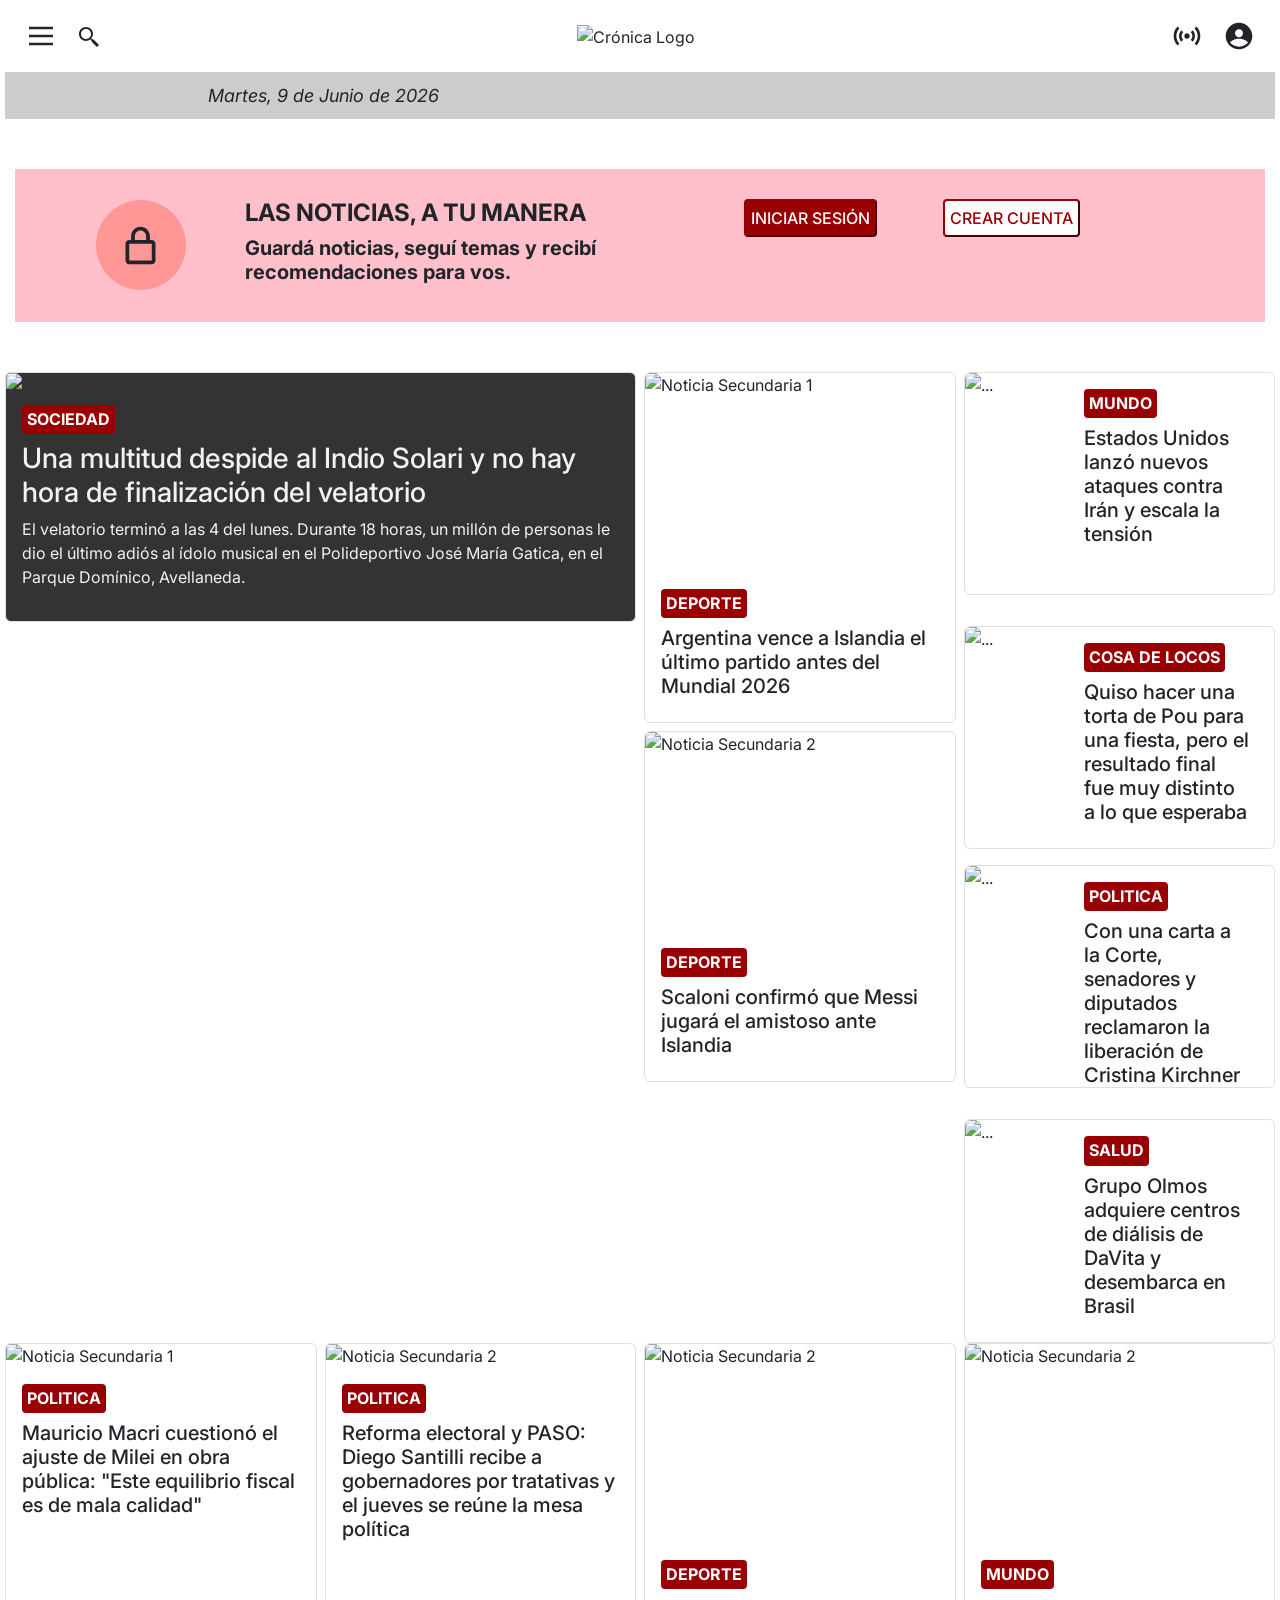
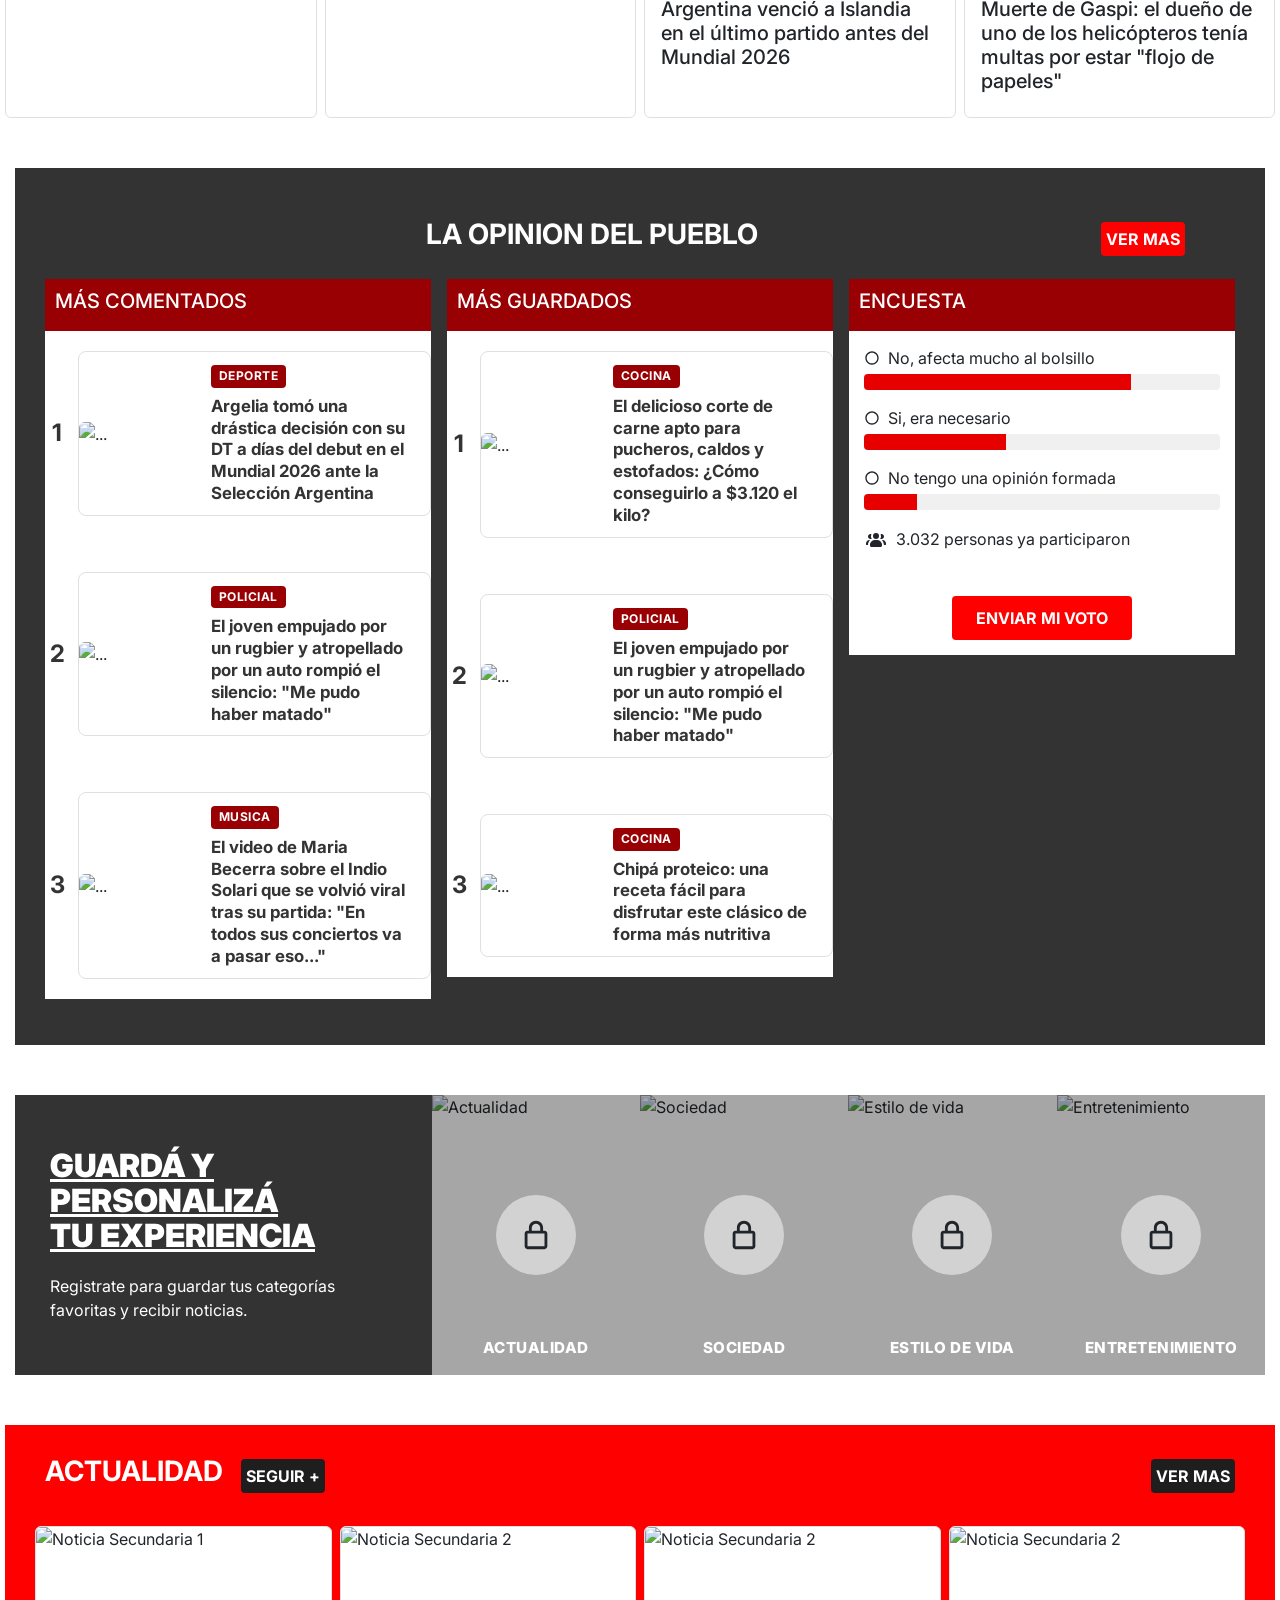
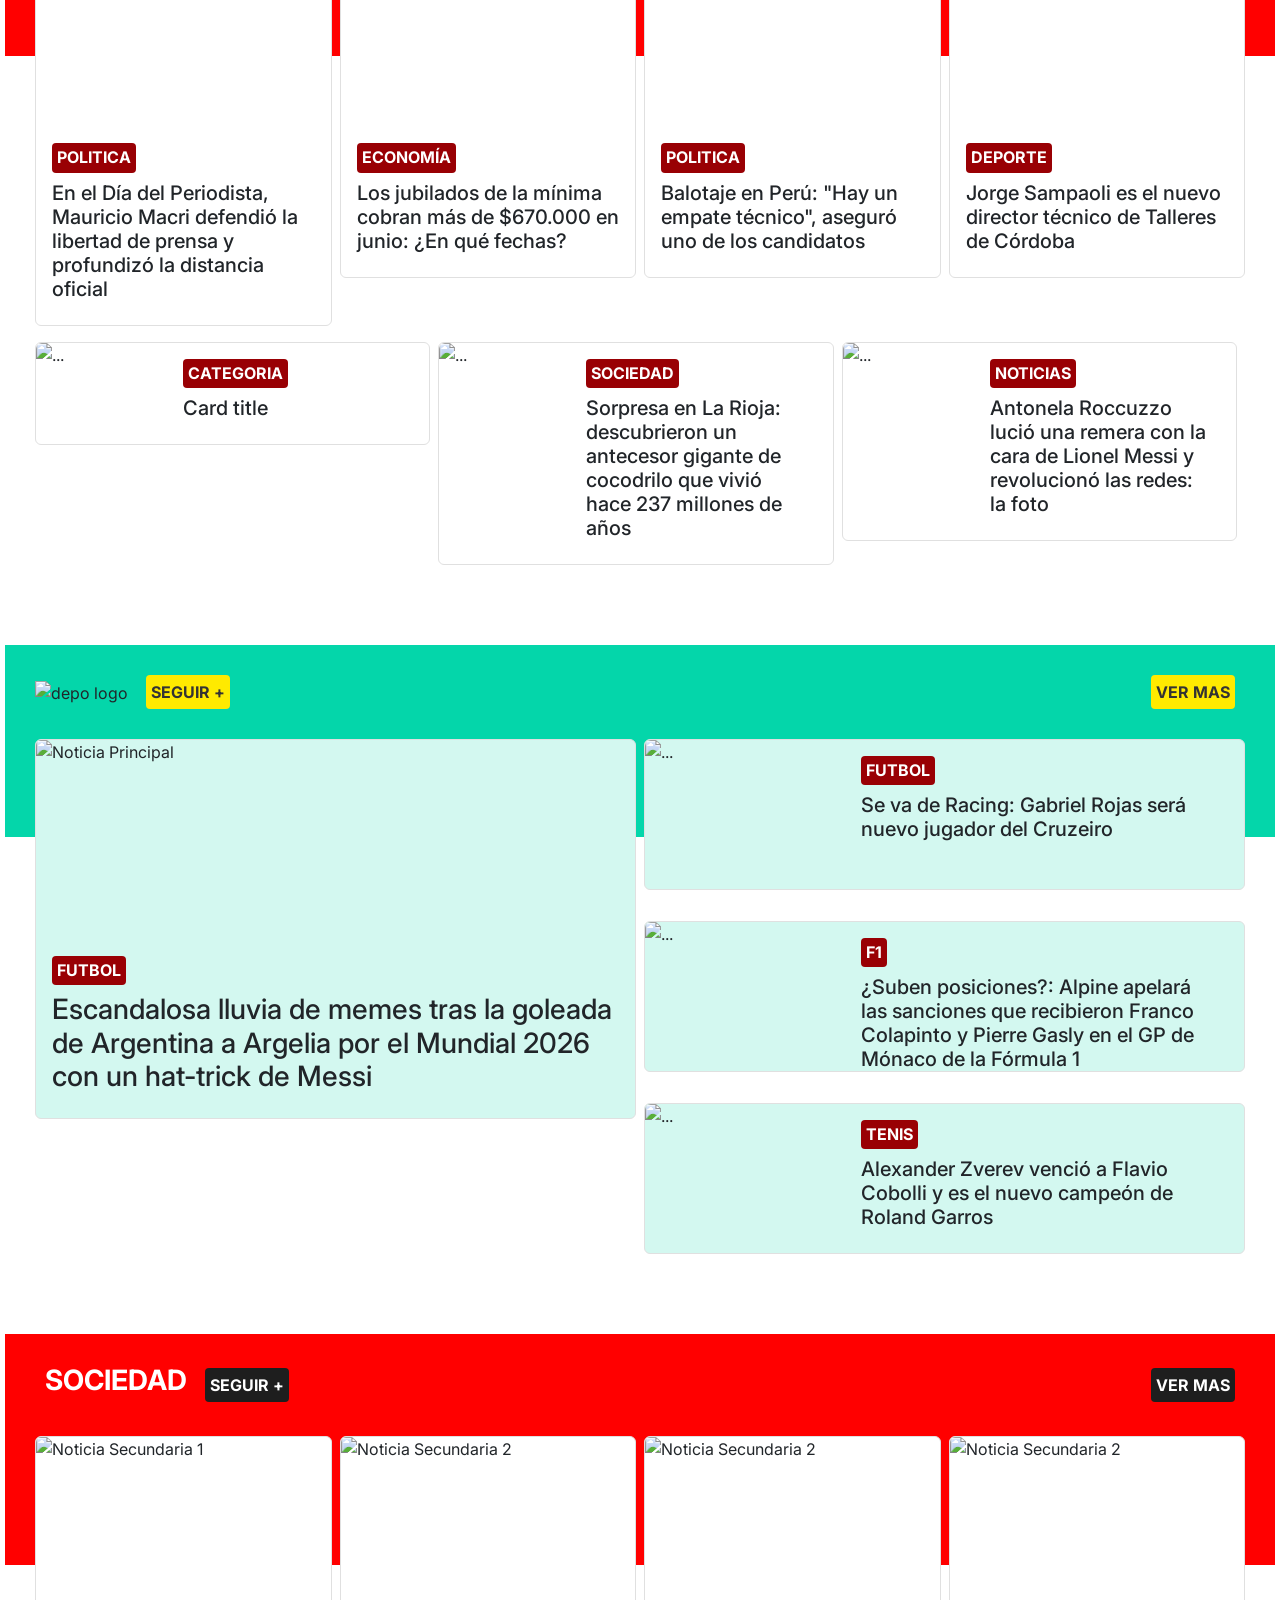
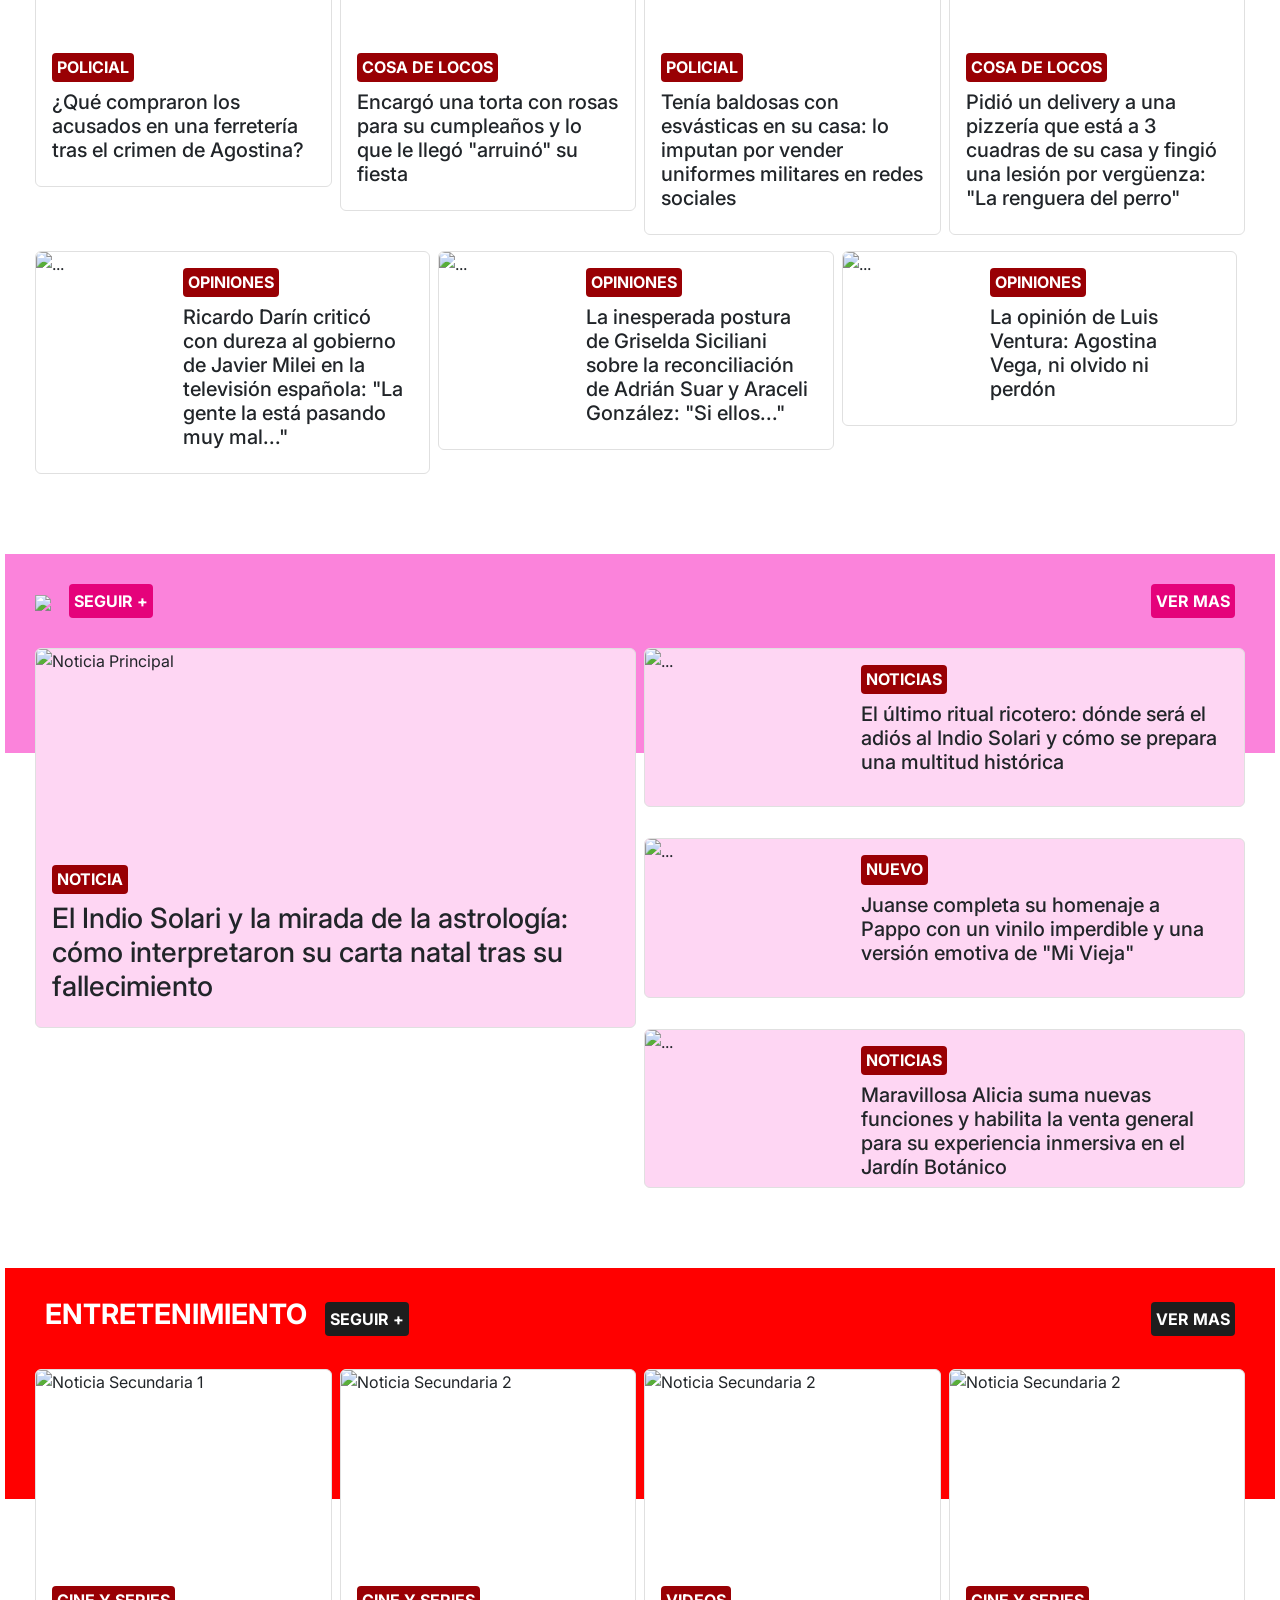
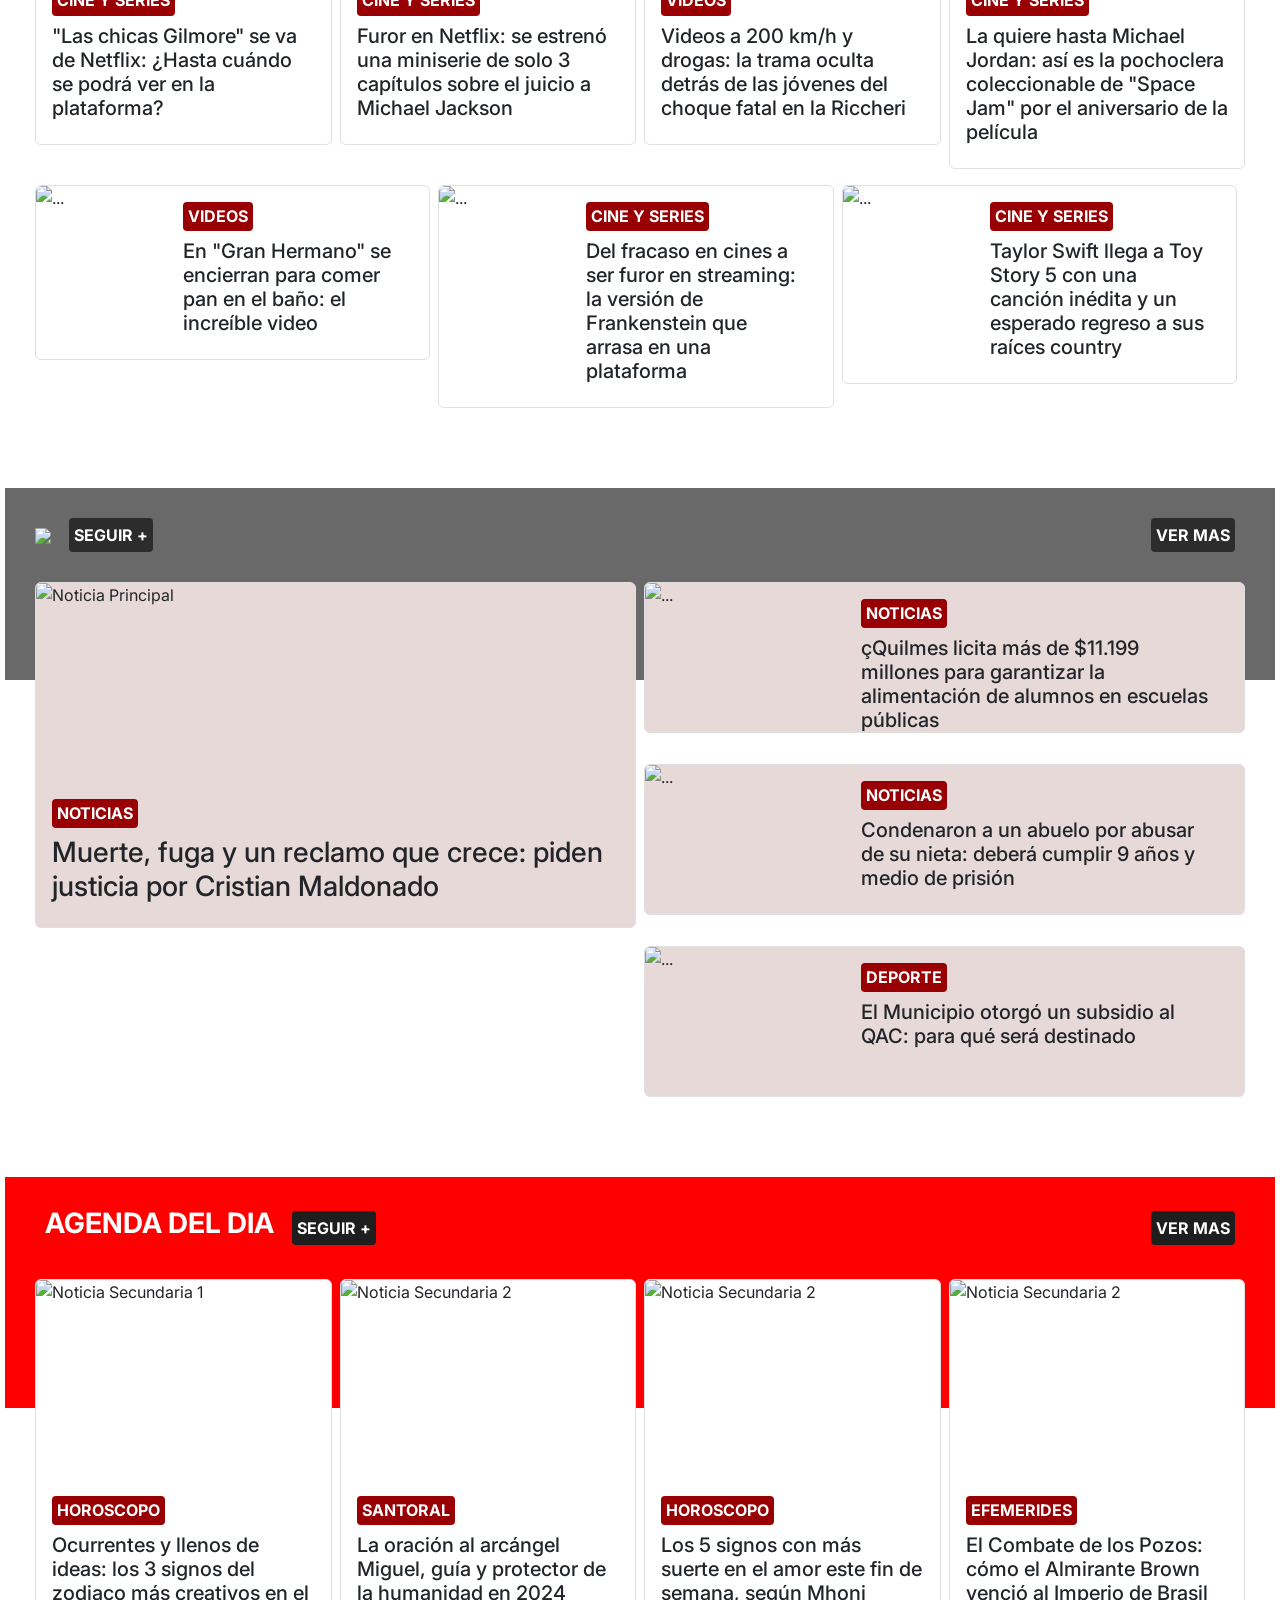
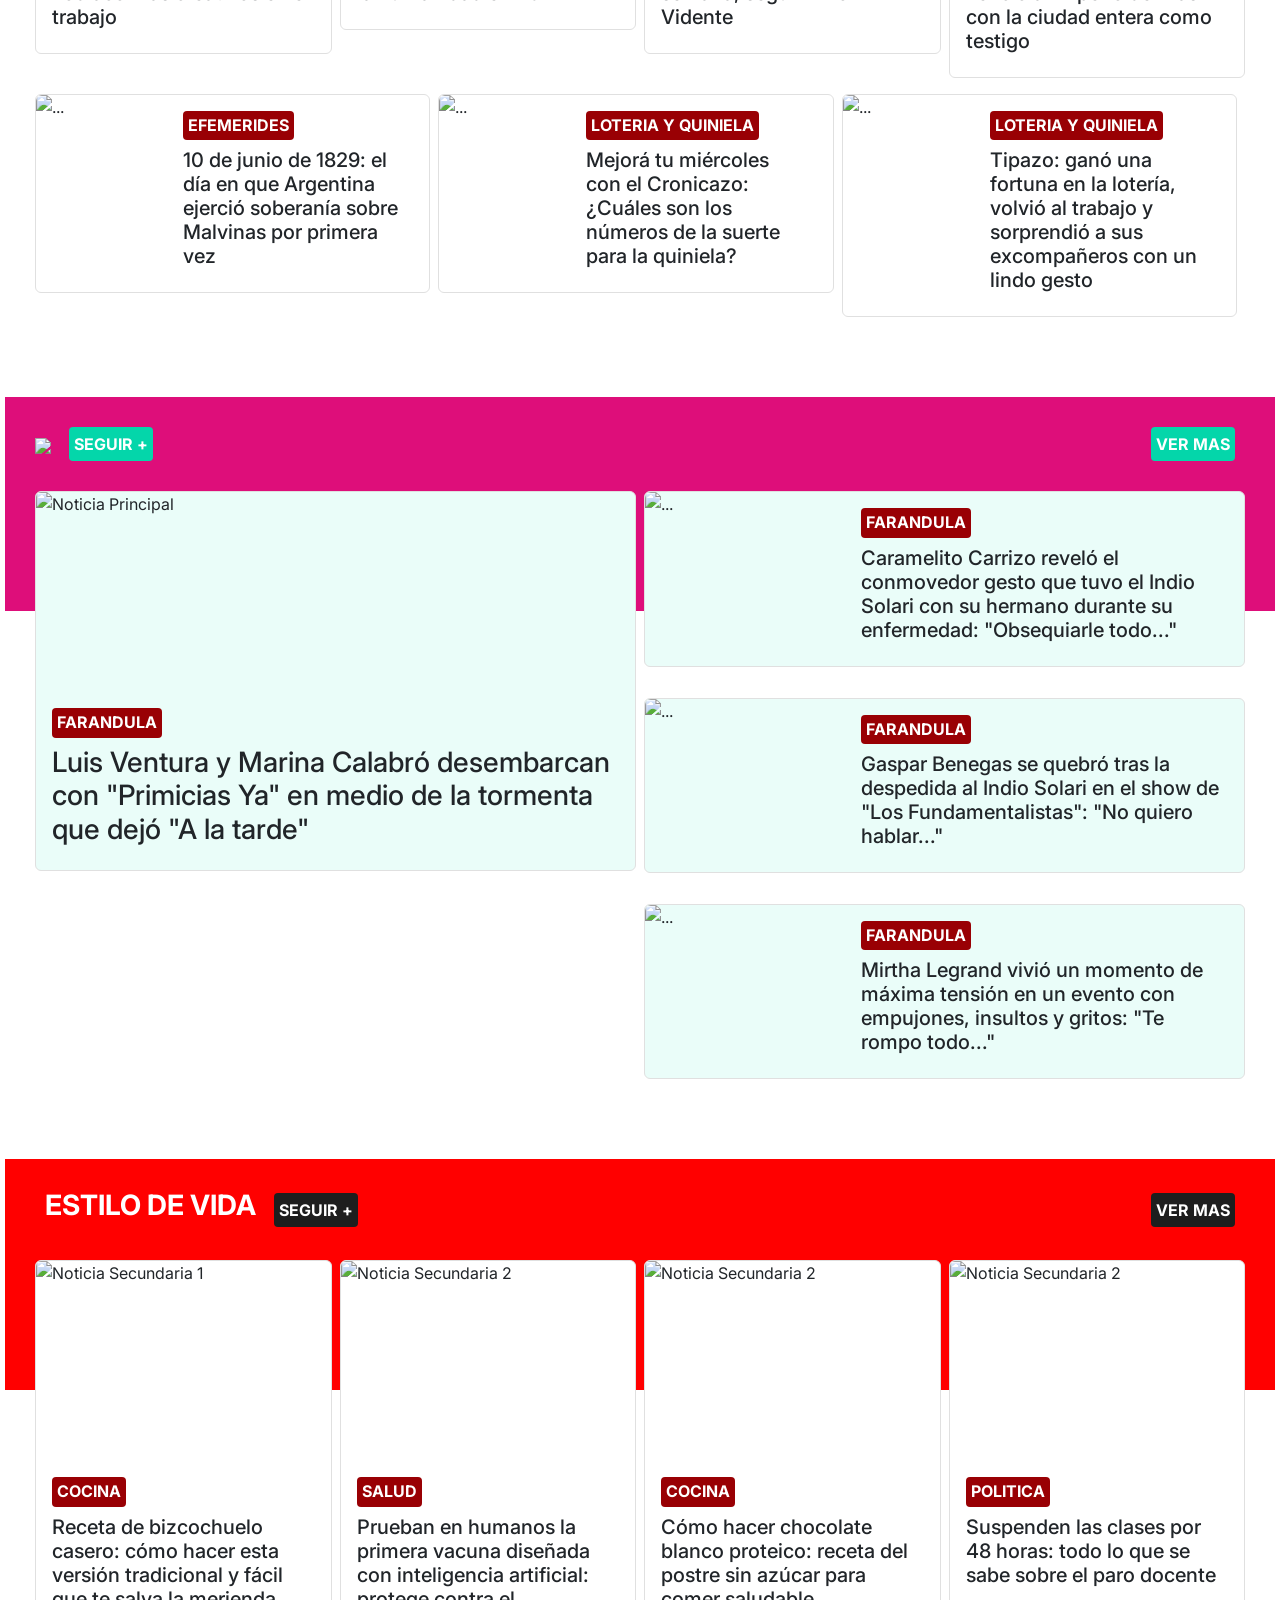
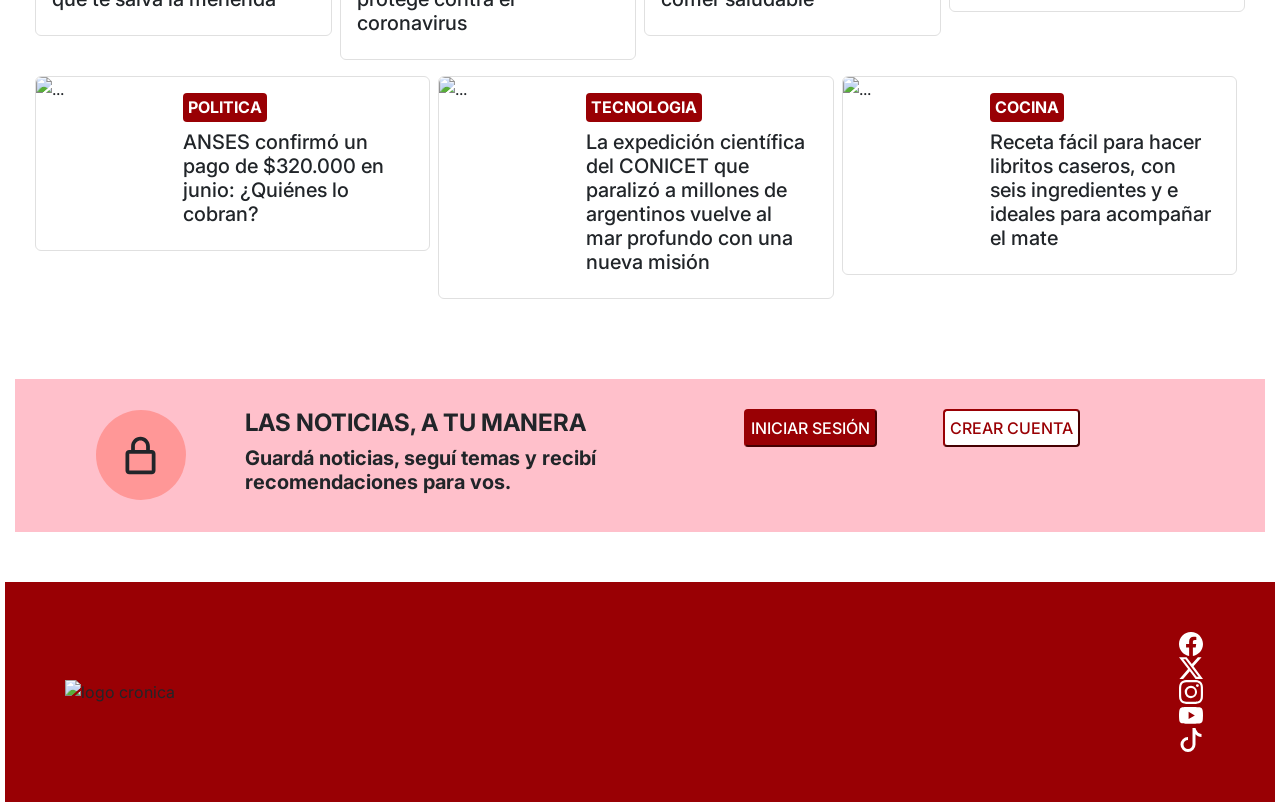
==== commit 4bf5bbce: "Update index.html" ====
--- a/index.html
+++ b/index.html
@@ -772,6 +772,219 @@
                     </div>
                 </div>
 
+
+
+
+
+
+
+
+                <div class="col-12 col-lg-6 noticiasDerecha">
+                    <div class="card">
+                        <div class="row g-2">
+                            <div class="col-4">
+                                <img src="https://i1.cronica.com.ar/files/image/1663/1663669/6a15d19902e0b_1011_568!.webp?s=a2909f597671e719a93b86b9625d55c3&d=1779764400&oe=jpg" class="img-fluid rounded-start" alt="...">
+                            </div>
+                            <div class="col-8">
+                                <div class="card-body">
+                                    <h6>FUTBOL</h6>
+                                    <h5 class="card-title">Se va de Racing: Gabriel Rojas será nuevo jugador del Cruzeiro</h5>
+                                </div>
+                            </div>
+                        </div>
+                    </div>
+
+                    <div class="card ">
+                        <div class="row g-2">
+                            <div class="col-4">
+                                <img src="https://i1.cronica.com.ar/files/image/1668/1668749/6a25e9ff8f84d_1011_568!.webp?s=6e2d93ed133108c953bfa5802677145e&d=1780801200&oe=jpg" class="img-fluid rounded-start" alt="...">
+                            </div>
+                            <div class="col-8">
+                                <div class="card-body">
+                                    <h6>F1</h6>
+                                    <h5 class="card-title">¿Suben posiciones?: Alpine apelará las sanciones que recibieron Franco Colapinto y Pierre Gasly en el GP de Mónaco de la Fórmula 1</h5>
+                                </div>
+                            </div>
+                        </div>
+                    </div>
+
+                    <div class="card">
+                        <div class="row g-2">
+                            <div class="col-4">
+                                <img src="https://i1.cronica.com.ar/files/image/1668/1668697/6a25b6409f6b6_1011_568!.webp?s=a31ecbaec47058d02ee809b139845059&d=1780801200&oe=jpg" class="img-fluid rounded-start" alt="...">
+                            </div>
+                            <div class="col-8">
+                                <div class="card-body">
+                                    <h6>TENIS</h6>
+                                    <h5 class="card-title">Alexander Zverev venció a Flavio Cobolli y es el nuevo campeón de Roland Garros</h5>
+                                </div>
+                            </div>
+                        </div>
+                    </div>
+
+                </div>
+            </div>
+        </section>
+
+        <section class="sociedad">
+            <div class="row g-2">
+                <div class="col-12">
+                    <div class="sociedadHeader">
+                        <ul>
+                            <li>
+                                <h3>SOCIEDAD</h3>
+                            </li>
+                            <li>
+                                <button class="btn-seguir">SEGUIR +</button>
+                            </li>
+                            <li class="mas">
+                                <button>VER MAS</button>
+                            </li>
+                        </ul>
+                    </div>
+                </div>
+            </div>
+
+            <div class="row g-2">
+                <div class="col-12 col-md-3">
+
+                    <div class="col-12">
+                        <div class="card tarjetaNoticia">
+                            <img src="https://i1.cronica.com.ar/files/image/1670/1670165/6a29cabc67e03_1011_568!.webp?s=c4834074479a01c2c315255f4bac3194&d=1781060400&oe=png " class="card-img-top" alt="Noticia Secundaria 1">
+                            <div class="card-body">
+                                <h6>POLICIAL</h6>
+                                <h5 class="card-title">¿Qué compraron los acusados en una ferretería tras el crimen de Agostina?
+
+                                </h5>
+                            </div>
+                        </div>
+                    </div>
+                </div>
+
+                <div class="col-12 col-md-3">
+                    <div class="col-12">
+                        <div class="card tarjetaNoticia">
+                            <img src="https://i1.cronica.com.ar/files/image/1113/1113231/6969a4086d949_1011_568!.webp?s=7631223d213b4fd2fadfc0e57fc2d8af&d=1765162800&oe=jpg" class="card-img-top" alt="Noticia Secundaria 2">
+                            <div class="card-body">
+                                <h6>COSA DE LOCOS</h6>
+                                <h5 class="card-title">Encargó una torta con rosas para su cumpleaños y lo que le llegó "arruinó" su fiesta</h5>
+                            </div>
+                        </div>
+                    </div>
+
+                </div>
+
+                <div class="col-12 col-md-3">
+                    <div class="col-12">
+                        <div class="card tarjetaNoticia">
+                            <img src="https://i1.cronica.com.ar/files/image/1669/1669917/6a2984c52d78e_1011_568!.webp?s=4f86375a9fb7420e42fd7adadd6765bd&d=1781060400&oe=jpg" class="card-img-top" alt="Noticia Secundaria 2">
+                            <div class="card-body">
+                                <h6>POLICIAL</h6>
+                                <h5 class="card-title">Tenía baldosas con esvásticas en su casa: lo imputan por vender uniformes militares en redes sociales</h5>
+                            </div>
+                        </div>
+                    </div>
+
+                </div>
+
+                <div class="col-12 col-md-3">
+                    <div class="col-12">
+                        <div class="card tarjetaNoticia">
+                            <img src="https://i1.cronica.com.ar/files/image/1635/1635529/69c003fce8005_1011_568!.webp?s=210343fe1d86991866ec9e53e32dba6e&d=1774148400&oe=png" class="card-img-top" alt="Noticia Secundaria 2">
+                            <div class="card-body">
+                                <h6>COSA DE LOCOS</h6>
+                                <h5 class="card-title">Pidió un delivery a una pizzería que está a 3 cuadras de su casa y fingió una lesión por vergüenza: "La renguera del perro"</h5>
+                            </div>
+                        </div>
+                    </div>
+
+                </div>
+
+                <div class="row g-2">
+                    <div class="col-12 col-md-4">
+                        <div class="card">
+                            <div class="row g-2">
+                                <div class="col-4">
+                                    <img src="https://i1.cronica.com.ar/files/image/1669/1669981/6a299818219e0_1011_568!.webp?s=070f60907f94db3ee5e38ac04924e490&d=1781060400&oe=jpg" class="img-fluid rounded-start" alt="...">
+                                </div>
+                                <div class="col-8">
+                                    <div class="card-body">
+                                        <h6>OPINIONES</h6>
+                                        <h5 class="card-title">Ricardo Darín criticó con dureza al gobierno de Javier Milei en la televisión española: "La gente la está pasando muy mal..."</h5>
+                                    </div>
+                                </div>
+                            </div>
+                        </div>
+                    </div>
+
+                    <div class="col-12 col-md-4">
+                        <div class="card ">
+                            <div class="row g-2">
+                                <div class="col-4">
+                                    <img src="https://i1.cronica.com.ar/files/image/1669/1669677/6a2895496f419_1011_568!.webp?s=54a71e1f0b983a41927deae9110f0eb9&d=1780974000&oe=jpg " class="img-fluid rounded-start" alt="...">
+                                </div>
+                                <div class="col-8">
+                                    <div class="card-body">
+                                        <h6>OPINIONES</h6>
+                                        <h5 class="card-title">La inesperada postura de Griselda Siciliani sobre la reconciliación de Adrián Suar y Araceli González: "Si ellos..."
+                                        </h5>
+                                    </div>
+                                </div>
+                            </div>
+                        </div>
+                    </div>
+
+                    <div class="col-12 col-md-4">
+                        <div class="card">
+                            <div class="row g-2">
+                                <div class="col-4">
+                                    <img src="https://www.infobae.com/resizer/v2/https%3A%2F%2Fs3.amazonaws.com%2Farc-wordpress-client-uploads%2Finfobae-wp%2Fwp-content%2Fuploads%2F2019%2F08%2F29205100%2Fmeme-gato-006.jpg?auth=429162069ea9dc321b5f581ec74540925bc95eebc1c7abc5294460904a95a144&smart=true&width=992&height=558&quality=85"
+                                        class="img-fluid rounded-start" alt="...">
+                                </div>
+                                <div class="col-8">
+                                    <div class="card-body">
+                                        <h6>OPINIONES</h6>
+                                        <h5 class="card-title">La opinión de Luis Ventura: Agostina Vega, ni olvido ni perdón</h5>
+                                    </div>
+                                </div>
+                            </div>
+                        </div>
+                    </div>
+                </div>
+            </div>
+        </section>
+
+        <section class="CM">
+            <div class="row g-2">
+                <div class="col-12">
+                    <div class="CMHeader">
+                        <ul>
+                            <li>
+                                <img src="https://i1.cronica.com.ar/files/image/1529/1529581/6977f3fc53812.webp?&oe=png">
+                            </li>
+                            <li>
+                                <button>SEGUIR +</button>
+                            </li>
+                            <li class="mas">
+                                <button>VER MAS</button>
+                            </li>
+                        </ul>
+                    </div>
+                </div>
+            </div>
+            <div class="row g-2">
+
+                <div class="col-12 col-md-6">
+                    <div class="card tarjetaNoticia">
+                        <img src="https://www.infobae.com/resizer/v2/https%3A%2F%2Fs3.amazonaws.com%2Farc-wordpress-client-uploads%2Finfobae-wp%2Fwp-content%2Fuploads%2F2019%2F08%2F29205100%2Fmeme-gato-006.jpg?auth=429162069ea9dc321b5f581ec74540925bc95eebc1c7abc5294460904a95a144&smart=true&width=992&height=558&quality=85"
+                            class="card-img-top" alt="Noticia Principal">
+                        <div class="card-body">
+                            <h6>NOTICIA</h6>
+                            <h3 class="card-title">El Indio Solari y la mirada de la astrología: cómo interpretaron su carta natal tras su fallecimiento</h3>
+                        </div>
+                    </div>
+                </div>
+
                 <div class="col-12 col-lg-6 noticiasDerecha">
                     <div class="card">
                         <div class="row g-2">
@@ -781,23 +994,8 @@
                             </div>
                             <div class="col-8">
                                 <div class="card-body">
-                                    <h6>CATEGORIA</h6>
-                                    <h5 class="card-title">Card title</h5>
-                                </div>
-                            </div>
-                        </div>
-                    </div>
-
-                    <div class="card ">
-                        <div class="row g-2">
-                            <div class="col-4">
-                                <img src="https://www.infobae.com/resizer/v2/https%3A%2F%2Fs3.amazonaws.com%2Farc-wordpress-client-uploads%2Finfobae-wp%2Fwp-content%2Fuploads%2F2019%2F08%2F29205100%2Fmeme-gato-006.jpg?auth=429162069ea9dc321b5f581ec74540925bc95eebc1c7abc5294460904a95a144&smart=true&width=992&height=558&quality=85"
-                                    class="img-fluid rounded-start" alt="...">
-                            </div>
-                            <div class="col-8">
-                                <div class="card-body">
-                                    <h6>CATEGORIA</h6>
-                                    <h5 class="card-title">Card title</h5>
+                                    <h6>NOTICIAS</h6>
+                                    <h5 class="card-title">El último ritual ricotero: dónde será el adiós al Indio Solari y cómo se prepara una multitud histórica</h5>
                                 </div>
                             </div>
                         </div>
@@ -811,8 +1009,23 @@
                             </div>
                             <div class="col-8">
                                 <div class="card-body">
-                                    <h6>CATEGORIA</h6>
-                                    <h5 class="card-title">Card title</h5>
+                                    <h6>NUEVO</h6>
+                                    <h5 class="card-title">Juanse completa su homenaje a Pappo con un vinilo imperdible y una versión emotiva de "Mi Vieja"</h5>
+                                </div>
+                            </div>
+                        </div>
+                    </div>
+
+                    <div class="card">
+                        <div class="row g-2">
+                            <div class="col-4">
+                                <img src="https://www.infobae.com/resizer/v2/https%3A%2F%2Fs3.amazonaws.com%2Farc-wordpress-client-uploads%2Finfobae-wp%2Fwp-content%2Fuploads%2F2019%2F08%2F29205100%2Fmeme-gato-006.jpg?auth=429162069ea9dc321b5f581ec74540925bc95eebc1c7abc5294460904a95a144&smart=true&width=992&height=558&quality=85"
+                                    class="img-fluid rounded-start" alt="...">
+                            </div>
+                            <div class="col-8">
+                                <div class="card-body">
+                                    <h6>NOTICIAS</h6>
+                                    <h5 class="card-title">Maravillosa Alicia suma nuevas funciones y habilita la venta general para su experiencia inmersiva en el Jardín Botánico</h5>
                                 </div>
                             </div>
                         </div>
@@ -822,13 +1035,13 @@
             </div>
         </section>
 
-        <section class="sociedad">
+        <section class="entretenimiento">
             <div class="row g-2">
                 <div class="col-12">
-                    <div class="sociedadHeader">
+                    <div class="entretenimientoHeader">
                         <ul>
                             <li>
-                                <h3>SOCIEDAD</h3>
+                                <h3>ENTRETENIMIENTO</h3>
                             </li>
                             <li>
                                 <button class="btn-seguir">SEGUIR +</button>
@@ -849,8 +1062,8 @@
                             <img src="https://www.infobae.com/resizer/v2/https%3A%2F%2Fs3.amazonaws.com%2Farc-wordpress-client-uploads%2Finfobae-wp%2Fwp-content%2Fuploads%2F2019%2F08%2F29205100%2Fmeme-gato-006.jpg?auth=429162069ea9dc321b5f581ec74540925bc95eebc1c7abc5294460904a95a144&smart=true&width=992&height=558&quality=85"
                                 class="card-img-top" alt="Noticia Secundaria 1">
                             <div class="card-body">
-                                <h6>CATEGORIA</h6>
-                                <h5 class="card-title">Segunda Noticia</h5>
+                                <h6>CINE Y SERIES</h6>
+                                <h5 class="card-title">"Las chicas Gilmore" se va de Netflix: ¿Hasta cuándo se podrá ver en la plataforma?</h5>
                             </div>
                         </div>
                     </div>
@@ -862,8 +1075,9 @@
                             <img src="https://www.infobae.com/resizer/v2/https%3A%2F%2Fs3.amazonaws.com%2Farc-wordpress-client-uploads%2Finfobae-wp%2Fwp-content%2Fuploads%2F2019%2F08%2F29205100%2Fmeme-gato-006.jpg?auth=429162069ea9dc321b5f581ec74540925bc95eebc1c7abc5294460904a95a144&smart=true&width=992&height=558&quality=85"
                                 class="card-img-top" alt="Noticia Secundaria 2">
                             <div class="card-body">
-                                <h6>CATEGORIA</h6>
-                                <h5 class="card-title">Tercera Noticia</h5>
+                                <h6>CINE Y SERIES</h6>
+                                <h5 class="card-title">Furor en Netflix: se estrenó una miniserie de solo 3 capítulos sobre el juicio a Michael Jackson
+                                </h5>
                             </div>
                         </div>
                     </div>
@@ -876,8 +1090,8 @@
                             <img src="https://www.infobae.com/resizer/v2/https%3A%2F%2Fs3.amazonaws.com%2Farc-wordpress-client-uploads%2Finfobae-wp%2Fwp-content%2Fuploads%2F2019%2F08%2F29205100%2Fmeme-gato-006.jpg?auth=429162069ea9dc321b5f581ec74540925bc95eebc1c7abc5294460904a95a144&smart=true&width=992&height=558&quality=85"
                                 class="card-img-top" alt="Noticia Secundaria 2">
                             <div class="card-body">
-                                <h6>CATEGORIA</h6>
-                                <h5 class="card-title">Tercera Noticia</h5>
+                                <h6>VIDEOS</h6>
+                                <h5 class="card-title">Videos a 200 km/h y drogas: la trama oculta detrás de las jóvenes del choque fatal en la Riccheri</h5>
                             </div>
                         </div>
                     </div>
@@ -890,8 +1104,8 @@
                             <img src="https://www.infobae.com/resizer/v2/https%3A%2F%2Fs3.amazonaws.com%2Farc-wordpress-client-uploads%2Finfobae-wp%2Fwp-content%2Fuploads%2F2019%2F08%2F29205100%2Fmeme-gato-006.jpg?auth=429162069ea9dc321b5f581ec74540925bc95eebc1c7abc5294460904a95a144&smart=true&width=992&height=558&quality=85"
                                 class="card-img-top" alt="Noticia Secundaria 2">
                             <div class="card-body">
-                                <h6>CATEGORIA</h6>
-                                <h5 class="card-title">Tercera Noticia</h5>
+                                <h6>CINE Y SERIES</h6>
+                                <h5 class="card-title">La quiere hasta Michael Jordan: así es la pochoclera coleccionable de "Space Jam" por el aniversario de la película</h5>
                             </div>
                         </div>
                     </div>
@@ -908,8 +1122,8 @@
                                 </div>
                                 <div class="col-8">
                                     <div class="card-body">
-                                        <h6>CATEGORIA</h6>
-                                        <h5 class="card-title">Card title</h5>
+                                        <h6>VIDEOS</h6>
+                                        <h5 class="card-title">En "Gran Hermano" se encierran para comer pan en el baño: el increíble video</h5>
                                     </div>
                                 </div>
                             </div>
@@ -925,8 +1139,8 @@
                                 </div>
                                 <div class="col-8">
                                     <div class="card-body">
-                                        <h6>CATEGORIA</h6>
-                                        <h5 class="card-title">Card title</h5>
+                                        <h6>CINE Y SERIES</h6>
+                                        <h5 class="card-title">Del fracaso en cines a ser furor en streaming: la versión de Frankenstein que arrasa en una plataforma</h5>
                                     </div>
                                 </div>
                             </div>
@@ -942,8 +1156,8 @@
                                 </div>
                                 <div class="col-8">
                                     <div class="card-body">
-                                        <h6>CATEGORIA</h6>
-                                        <h5 class="card-title">Card title</h5>
+                                        <h6>CINE Y SERIES</h6>
+                                        <h5 class="card-title">Taylor Swift llega a Toy Story 5 con una canción inédita y un esperado regreso a sus raíces country</h5>
                                     </div>
                                 </div>
                             </div>
@@ -953,13 +1167,13 @@
             </div>
         </section>
 
-        <section class="CM">
+        <section class="FMQ">
             <div class="row g-2">
                 <div class="col-12">
-                    <div class="CMHeader">
+                    <div class="FMQHeader">
                         <ul>
                             <li>
-                                <img src="https://i1.cronica.com.ar/files/image/1529/1529581/6977f3fc53812.webp?&oe=png">
+                                <img src="https://i1.cronica.com.ar/files/image/117/117053/6914c9cfbf2d0.webp?&oe=png">
                             </li>
                             <li>
                                 <button>SEGUIR +</button>
@@ -975,16 +1189,29 @@
 
                 <div class="col-12 col-md-6">
                     <div class="card tarjetaNoticia">
-                        <img src="https://www.infobae.com/resizer/v2/https%3A%2F%2Fs3.amazonaws.com%2Farc-wordpress-client-uploads%2Finfobae-wp%2Fwp-content%2Fuploads%2F2019%2F08%2F29205100%2Fmeme-gato-006.jpg?auth=429162069ea9dc321b5f581ec74540925bc95eebc1c7abc5294460904a95a144&smart=true&width=992&height=558&quality=85"
-                            class="card-img-top" alt="Noticia Principal">
+                        <img src="https://i1.cronica.com.ar/files/image/1669/1669905/6a297edd95ffa_1011_568!.webp?s=b15a37cb1ee0725f10d922453dc5d07e&d=1781060400&oe=jpg" class="card-img-top" alt="Noticia Principal">
                         <div class="card-body">
-                            <h6>CATEGORIA</h6>
-                            <h3 class="card-title">¡NOTICIA DEL AÑO! El michi que conquistó internet</h3>
+                            <h6>NOTICIAS</h6>
+                            <h3 class="card-title">Muerte, fuga y un reclamo que crece: piden justicia por Cristian Maldonado</h3>
                         </div>
                     </div>
                 </div>
 
                 <div class="col-12 col-lg-6 noticiasDerecha">
+                    <div class="card">
+                        <div class="row g-2">
+                            <div class="col-4">
+                                <img src="https://i1.cronica.com.ar/files/image/1669/1669905/6a297edd95ffa_1011_568!.webp?s=b15a37cb1ee0725f10d922453dc5d07e&d=1781060400&oe=jpg" class="img-fluid rounded-start" alt="...">
+                            </div>
+                            <div class="col-8">
+                                <div class="card-body">
+                                    <h6>NOTICIAS</h6>
+                                    <h5 class="card-title">çQuilmes licita más de $11.199 millones para garantizar la alimentación de alumnos en escuelas públicas</h5>
+                                </div>
+                            </div>
+                        </div>
+                    </div>
+
                     <div class="card">
                         <div class="row g-2">
                             <div class="col-4">
@@ -993,14 +1220,14 @@
                             </div>
                             <div class="col-8">
                                 <div class="card-body">
-                                    <h6>CATEGORIA</h6>
-                                    <h5 class="card-title">Card title</h5>
-                                </div>
-                            </div>
-                        </div>
-                    </div>
-
-                    <div class="card">
+                                    <h6>NOTICIAS</h6>
+                                    <h5 class="card-title">Condenaron a un abuelo por abusar de su nieta: deberá cumplir 9 años y medio de prisión</h5>
+                                </div>
+                            </div>
+                        </div>
+                    </div>
+
+                    <div class="card ">
                         <div class="row g-2">
                             <div class="col-4">
                                 <img src="https://www.infobae.com/resizer/v2/https%3A%2F%2Fs3.amazonaws.com%2Farc-wordpress-client-uploads%2Finfobae-wp%2Fwp-content%2Fuploads%2F2019%2F08%2F29205100%2Fmeme-gato-006.jpg?auth=429162069ea9dc321b5f581ec74540925bc95eebc1c7abc5294460904a95a144&smart=true&width=992&height=558&quality=85"
@@ -1008,23 +1235,8 @@
                             </div>
                             <div class="col-8">
                                 <div class="card-body">
-                                    <h6>CATEGORIA</h6>
-                                    <h5 class="card-title">Card title</h5>
-                                </div>
-                            </div>
-                        </div>
-                    </div>
-
-                    <div class="card">
-                        <div class="row g-2">
-                            <div class="col-4">
-                                <img src="https://www.infobae.com/resizer/v2/https%3A%2F%2Fs3.amazonaws.com%2Farc-wordpress-client-uploads%2Finfobae-wp%2Fwp-content%2Fuploads%2F2019%2F08%2F29205100%2Fmeme-gato-006.jpg?auth=429162069ea9dc321b5f581ec74540925bc95eebc1c7abc5294460904a95a144&smart=true&width=992&height=558&quality=85"
-                                    class="img-fluid rounded-start" alt="...">
-                            </div>
-                            <div class="col-8">
-                                <div class="card-body">
-                                    <h6>CATEGORIA</h6>
-                                    <h5 class="card-title">Card title</h5>
+                                    <h6>DEPORTE</h6>
+                                    <h5 class="card-title">El Municipio otorgó un subsidio al QAC: para qué será destinado</h5>
                                 </div>
                             </div>
                         </div>
@@ -1034,16 +1246,16 @@
             </div>
         </section>
 
-        <section class="entretenimiento">
+        <section class="agenda">
             <div class="row g-2">
                 <div class="col-12">
-                    <div class="entretenimientoHeader">
+                    <div class="agendaHeader">
                         <ul>
                             <li>
-                                <h3>ENTRETENIMIENTO</h3>
-                            </li>
-                            <li>
-                                <button class="btn-seguir">SEGUIR +</button>
+                                <h3>AGENDA DEL DIA</h3>
+                            </li>
+                            <li>
+                                <button>SEGUIR +</button>
                             </li>
                             <li class="mas">
                                 <button>VER MAS</button>
@@ -1061,8 +1273,8 @@
                             <img src="https://www.infobae.com/resizer/v2/https%3A%2F%2Fs3.amazonaws.com%2Farc-wordpress-client-uploads%2Finfobae-wp%2Fwp-content%2Fuploads%2F2019%2F08%2F29205100%2Fmeme-gato-006.jpg?auth=429162069ea9dc321b5f581ec74540925bc95eebc1c7abc5294460904a95a144&smart=true&width=992&height=558&quality=85"
                                 class="card-img-top" alt="Noticia Secundaria 1">
                             <div class="card-body">
-                                <h6>CATEGORIA</h6>
-                                <h5 class="card-title">Segunda Noticia</h5>
+                                <h6>HOROSCOPO</h6>
+                                <h5 class="card-title">Ocurrentes y llenos de ideas: los 3 signos del zodiaco más creativos en el trabajo</h5>
                             </div>
                         </div>
                     </div>
@@ -1074,8 +1286,8 @@
                             <img src="https://www.infobae.com/resizer/v2/https%3A%2F%2Fs3.amazonaws.com%2Farc-wordpress-client-uploads%2Finfobae-wp%2Fwp-content%2Fuploads%2F2019%2F08%2F29205100%2Fmeme-gato-006.jpg?auth=429162069ea9dc321b5f581ec74540925bc95eebc1c7abc5294460904a95a144&smart=true&width=992&height=558&quality=85"
                                 class="card-img-top" alt="Noticia Secundaria 2">
                             <div class="card-body">
-                                <h6>CATEGORIA</h6>
-                                <h5 class="card-title">Tercera Noticia</h5>
+                                <h6>SANTORAL</h6>
+                                <h5 class="card-title">La oración al arcángel Miguel, guía y protector de la humanidad en 2024</h5>
                             </div>
                         </div>
                     </div>
@@ -1088,8 +1300,10 @@
                             <img src="https://www.infobae.com/resizer/v2/https%3A%2F%2Fs3.amazonaws.com%2Farc-wordpress-client-uploads%2Finfobae-wp%2Fwp-content%2Fuploads%2F2019%2F08%2F29205100%2Fmeme-gato-006.jpg?auth=429162069ea9dc321b5f581ec74540925bc95eebc1c7abc5294460904a95a144&smart=true&width=992&height=558&quality=85"
                                 class="card-img-top" alt="Noticia Secundaria 2">
                             <div class="card-body">
-                                <h6>CATEGORIA</h6>
-                                <h5 class="card-title">Tercera Noticia</h5>
+                                <h6>HOROSCOPO</h6>
+                                <h5 class="card-title">Los 5 signos con más suerte en el amor este fin de semana, según Mhoni Vidente
+
+                                </h5>
                             </div>
                         </div>
                     </div>
@@ -1102,8 +1316,8 @@
                             <img src="https://www.infobae.com/resizer/v2/https%3A%2F%2Fs3.amazonaws.com%2Farc-wordpress-client-uploads%2Finfobae-wp%2Fwp-content%2Fuploads%2F2019%2F08%2F29205100%2Fmeme-gato-006.jpg?auth=429162069ea9dc321b5f581ec74540925bc95eebc1c7abc5294460904a95a144&smart=true&width=992&height=558&quality=85"
                                 class="card-img-top" alt="Noticia Secundaria 2">
                             <div class="card-body">
-                                <h6>CATEGORIA</h6>
-                                <h5 class="card-title">Tercera Noticia</h5>
+                                <h6>EFEMERIDES</h6>
+                                <h5 class="card-title">El Combate de los Pozos: cómo el Almirante Brown venció al Imperio de Brasil con la ciudad entera como testigo</h5>
                             </div>
                         </div>
                     </div>
@@ -1120,25 +1334,8 @@
                                 </div>
                                 <div class="col-8">
                                     <div class="card-body">
-                                        <h6>CATEGORIA</h6>
-                                        <h5 class="card-title">Card title</h5>
-                                    </div>
-                                </div>
-                            </div>
-                        </div>
-                    </div>
-
-                    <div class="col-12 col-md-4">
-                        <div class="card ">
-                            <div class="row g-2">
-                                <div class="col-4">
-                                    <img src="https://www.infobae.com/resizer/v2/https%3A%2F%2Fs3.amazonaws.com%2Farc-wordpress-client-uploads%2Finfobae-wp%2Fwp-content%2Fuploads%2F2019%2F08%2F29205100%2Fmeme-gato-006.jpg?auth=429162069ea9dc321b5f581ec74540925bc95eebc1c7abc5294460904a95a144&smart=true&width=992&height=558&quality=85"
-                                        class="img-fluid rounded-start" alt="...">
-                                </div>
-                                <div class="col-8">
-                                    <div class="card-body">
-                                        <h6>CATEGORIA</h6>
-                                        <h5 class="card-title">Card title</h5>
+                                        <h6>EFEMERIDES</h6>
+                                        <h5 class="card-title">10 de junio de 1829: el día en que Argentina ejerció soberanía sobre Malvinas por primera vez</h5>
                                     </div>
                                 </div>
                             </div>
@@ -1154,8 +1351,26 @@
                                 </div>
                                 <div class="col-8">
                                     <div class="card-body">
-                                        <h6>CATEGORIA</h6>
-                                        <h5 class="card-title">Card title</h5>
+                                        <h6>LOTERIA Y QUINIELA</h6>
+                                        <h5 class="card-title">Mejorá tu miércoles con el Cronicazo: ¿Cuáles son los números de la suerte para la quiniela?
+                                        </h5>
+                                    </div>
+                                </div>
+                            </div>
+                        </div>
+                    </div>
+
+                    <div class="col-12 col-md-4">
+                        <div class="card">
+                            <div class="row g-2">
+                                <div class="col-4">
+                                    <img src="https://www.infobae.com/resizer/v2/https%3A%2F%2Fs3.amazonaws.com%2Farc-wordpress-client-uploads%2Finfobae-wp%2Fwp-content%2Fuploads%2F2019%2F08%2F29205100%2Fmeme-gato-006.jpg?auth=429162069ea9dc321b5f581ec74540925bc95eebc1c7abc5294460904a95a144&smart=true&width=992&height=558&quality=85"
+                                        class="img-fluid rounded-start" alt="...">
+                                </div>
+                                <div class="col-8">
+                                    <div class="card-body">
+                                        <h6>LOTERIA Y QUINIELA</h6>
+                                        <h5 class="card-title">Tipazo: ganó una fortuna en la lotería, volvió al trabajo y sorprendió a sus excompañeros con un lindo gesto</h5>
                                     </div>
                                 </div>
                             </div>
@@ -1165,13 +1380,13 @@
             </div>
         </section>
 
-        <section class="FMQ">
+        <section class="DS">
             <div class="row g-2">
                 <div class="col-12">
-                    <div class="FMQHeader">
+                    <div class="DSHeader">
                         <ul>
                             <li>
-                                <img src="https://i1.cronica.com.ar/files/image/117/117053/6914c9cfbf2d0.webp?&oe=png">
+                                <img src="https://i1.cronica.com.ar/files/image/1527/1527055/6977e3f13d9fb.webp?&oe=png">
                             </li>
                             <li>
                                 <button>SEGUIR +</button>
@@ -1190,8 +1405,8 @@
                         <img src="https://www.infobae.com/resizer/v2/https%3A%2F%2Fs3.amazonaws.com%2Farc-wordpress-client-uploads%2Finfobae-wp%2Fwp-content%2Fuploads%2F2019%2F08%2F29205100%2Fmeme-gato-006.jpg?auth=429162069ea9dc321b5f581ec74540925bc95eebc1c7abc5294460904a95a144&smart=true&width=992&height=558&quality=85"
                             class="card-img-top" alt="Noticia Principal">
                         <div class="card-body">
-                            <h6>CATEGORIA</h6>
-                            <h3 class="card-title">¡NOTICIA DEL AÑO! El michi que conquistó internet</h3>
+                            <h6>FARANDULA</h6>
+                            <h3 class="card-title">Luis Ventura y Marina Calabró desembarcan con "Primicias Ya" en medio de la tormenta que dejó "A la tarde"</h3>
                         </div>
                     </div>
                 </div>
@@ -1205,8 +1420,8 @@
                             </div>
                             <div class="col-8">
                                 <div class="card-body">
-                                    <h6>CATEGORIA</h6>
-                                    <h5 class="card-title">Card title</h5>
+                                    <h6>FARANDULA</h6>
+                                    <h5 class="card-title">Caramelito Carrizo reveló el conmovedor gesto que tuvo el Indio Solari con su hermano durante su enfermedad: "Obsequiarle todo..."</h5>
                                 </div>
                             </div>
                         </div>
@@ -1220,14 +1435,14 @@
                             </div>
                             <div class="col-8">
                                 <div class="card-body">
-                                    <h6>CATEGORIA</h6>
-                                    <h5 class="card-title">Card title</h5>
-                                </div>
-                            </div>
-                        </div>
-                    </div>
-
-                    <div class="card ">
+                                    <h6>FARANDULA</h6>
+                                    <h5 class="card-title"> Gaspar Benegas se quebró tras la despedida al Indio Solari en el show de "Los Fundamentalistas": "No quiero hablar..."</h5>
+                                </div>
+                            </div>
+                        </div>
+                    </div>
+
+                    <div class="card">
                         <div class="row g-2">
                             <div class="col-4">
                                 <img src="https://www.infobae.com/resizer/v2/https%3A%2F%2Fs3.amazonaws.com%2Farc-wordpress-client-uploads%2Finfobae-wp%2Fwp-content%2Fuploads%2F2019%2F08%2F29205100%2Fmeme-gato-006.jpg?auth=429162069ea9dc321b5f581ec74540925bc95eebc1c7abc5294460904a95a144&smart=true&width=992&height=558&quality=85"
@@ -1235,8 +1450,8 @@
                             </div>
                             <div class="col-8">
                                 <div class="card-body">
-                                    <h6>CATEGORIA</h6>
-                                    <h5 class="card-title">Card title</h5>
+                                    <h6>FARANDULA</h6>
+                                    <h5 class="card-title">Mirtha Legrand vivió un momento de máxima tensión en un evento con empujones, insultos y gritos: "Te rompo todo..."</h5>
                                 </div>
                             </div>
                         </div>
@@ -1246,13 +1461,13 @@
             </div>
         </section>
 
-        <section class="agenda">
+        <section class="vida">
             <div class="row g-2">
                 <div class="col-12">
-                    <div class="agendaHeader">
+                    <div class="vidaHeader">
                         <ul>
                             <li>
-                                <h3>AGENDA DEL DIA</h3>
+                                <h3>ESTILO DE VIDA</h3>
                             </li>
                             <li>
                                 <button>SEGUIR +</button>
@@ -1273,8 +1488,10 @@
                             <img src="https://www.infobae.com/resizer/v2/https%3A%2F%2Fs3.amazonaws.com%2Farc-wordpress-client-uploads%2Finfobae-wp%2Fwp-content%2Fuploads%2F2019%2F08%2F29205100%2Fmeme-gato-006.jpg?auth=429162069ea9dc321b5f581ec74540925bc95eebc1c7abc5294460904a95a144&smart=true&width=992&height=558&quality=85"
                                 class="card-img-top" alt="Noticia Secundaria 1">
                             <div class="card-body">
-                                <h6>CATEGORIA</h6>
-                                <h5 class="card-title">Segunda Noticia</h5>
+                                <h6>COCINA</h6>
+                                <h5 class="card-title">Receta de bizcochuelo casero: cómo hacer esta versión tradicional y fácil que te salva la merienda
+
+                                </h5>
                             </div>
                         </div>
                     </div>
@@ -1286,8 +1503,9 @@
                             <img src="https://www.infobae.com/resizer/v2/https%3A%2F%2Fs3.amazonaws.com%2Farc-wordpress-client-uploads%2Finfobae-wp%2Fwp-content%2Fuploads%2F2019%2F08%2F29205100%2Fmeme-gato-006.jpg?auth=429162069ea9dc321b5f581ec74540925bc95eebc1c7abc5294460904a95a144&smart=true&width=992&height=558&quality=85"
                                 class="card-img-top" alt="Noticia Secundaria 2">
                             <div class="card-body">
-                                <h6>CATEGORIA</h6>
-                                <h5 class="card-title">Tercera Noticia</h5>
+                                <h6>SALUD</h6>
+                                <h5 class="card-title">Prueban en humanos la primera vacuna diseñada con inteligencia artificial: protege contra el coronavirus
+                                </h5>
                             </div>
                         </div>
                     </div>
@@ -1300,8 +1518,8 @@
                             <img src="https://www.infobae.com/resizer/v2/https%3A%2F%2Fs3.amazonaws.com%2Farc-wordpress-client-uploads%2Finfobae-wp%2Fwp-content%2Fuploads%2F2019%2F08%2F29205100%2Fmeme-gato-006.jpg?auth=429162069ea9dc321b5f581ec74540925bc95eebc1c7abc5294460904a95a144&smart=true&width=992&height=558&quality=85"
                                 class="card-img-top" alt="Noticia Secundaria 2">
                             <div class="card-body">
-                                <h6>CATEGORIA</h6>
-                                <h5 class="card-title">Tercera Noticia</h5>
+                                <h6>COCINA</h6>
+                                <h5 class="card-title">Cómo hacer chocolate blanco proteico: receta del postre sin azúcar para comer saludable</h5>
                             </div>
                         </div>
                     </div>
@@ -1314,8 +1532,8 @@
                             <img src="https://www.infobae.com/resizer/v2/https%3A%2F%2Fs3.amazonaws.com%2Farc-wordpress-client-uploads%2Finfobae-wp%2Fwp-content%2Fuploads%2F2019%2F08%2F29205100%2Fmeme-gato-006.jpg?auth=429162069ea9dc321b5f581ec74540925bc95eebc1c7abc5294460904a95a144&smart=true&width=992&height=558&quality=85"
                                 class="card-img-top" alt="Noticia Secundaria 2">
                             <div class="card-body">
-                                <h6>CATEGORIA</h6>
-                                <h5 class="card-title">Tercera Noticia</h5>
+                                <h6>POLITICA</h6>
+                                <h5 class="card-title">Suspenden las clases por 48 horas: todo lo que se sabe sobre el paro docente</h5>
                             </div>
                         </div>
                     </div>
@@ -1332,8 +1550,8 @@
                                 </div>
                                 <div class="col-8">
                                     <div class="card-body">
-                                        <h6>CATEGORIA</h6>
-                                        <h5 class="card-title">Card title</h5>
+                                        <h6>POLITICA</h6>
+                                        <h5 class="card-title">ANSES confirmó un pago de $320.000 en junio: ¿Quiénes lo cobran?</h5>
                                     </div>
                                 </div>
                             </div>
@@ -1349,8 +1567,8 @@
                                 </div>
                                 <div class="col-8">
                                     <div class="card-body">
-                                        <h6>CATEGORIA</h6>
-                                        <h5 class="card-title">Card title</h5>
+                                        <h6>TECNOLOGIA</h6>
+                                        <h5 class="card-title">La expedición científica del CONICET que paralizó a millones de argentinos vuelve al mar profundo con una nueva misión</h5>
                                     </div>
                                 </div>
                             </div>
@@ -1366,220 +1584,8 @@
                                 </div>
                                 <div class="col-8">
                                     <div class="card-body">
-                                        <h6>CATEGORIA</h6>
-                                        <h5 class="card-title">Card title</h5>
-                                    </div>
-                                </div>
-                            </div>
-                        </div>
-                    </div>
-                </div>
-            </div>
-        </section>
-
-        <section class="DS">
-            <div class="row g-2">
-                <div class="col-12">
-                    <div class="DSHeader">
-                        <ul>
-                            <li>
-                                <img src="https://i1.cronica.com.ar/files/image/1527/1527055/6977e3f13d9fb.webp?&oe=png">
-                            </li>
-                            <li>
-                                <button>SEGUIR +</button>
-                            </li>
-                            <li class="mas">
-                                <button>VER MAS</button>
-                            </li>
-                        </ul>
-                    </div>
-                </div>
-            </div>
-            <div class="row g-2">
-
-                <div class="col-12 col-md-6">
-                    <div class="card tarjetaNoticia">
-                        <img src="https://www.infobae.com/resizer/v2/https%3A%2F%2Fs3.amazonaws.com%2Farc-wordpress-client-uploads%2Finfobae-wp%2Fwp-content%2Fuploads%2F2019%2F08%2F29205100%2Fmeme-gato-006.jpg?auth=429162069ea9dc321b5f581ec74540925bc95eebc1c7abc5294460904a95a144&smart=true&width=992&height=558&quality=85"
-                            class="card-img-top" alt="Noticia Principal">
-                        <div class="card-body">
-                            <h6>CATEGORIA</h6>
-                            <h3 class="card-title">¡NOTICIA DEL AÑO! El michi que conquistó internet</h3>
-                        </div>
-                    </div>
-                </div>
-
-                <div class="col-12 col-lg-6 noticiasDerecha">
-                    <div class="card">
-                        <div class="row g-2">
-                            <div class="col-4">
-                                <img src="https://www.infobae.com/resizer/v2/https%3A%2F%2Fs3.amazonaws.com%2Farc-wordpress-client-uploads%2Finfobae-wp%2Fwp-content%2Fuploads%2F2019%2F08%2F29205100%2Fmeme-gato-006.jpg?auth=429162069ea9dc321b5f581ec74540925bc95eebc1c7abc5294460904a95a144&smart=true&width=992&height=558&quality=85"
-                                    class="img-fluid rounded-start" alt="...">
-                            </div>
-                            <div class="col-8">
-                                <div class="card-body">
-                                    <h6>CATEGORIA</h6>
-                                    <h5 class="card-title">Card title</h5>
-                                </div>
-                            </div>
-                        </div>
-                    </div>
-
-                    <div class="card">
-                        <div class="row g-2">
-                            <div class="col-4">
-                                <img src="https://www.infobae.com/resizer/v2/https%3A%2F%2Fs3.amazonaws.com%2Farc-wordpress-client-uploads%2Finfobae-wp%2Fwp-content%2Fuploads%2F2019%2F08%2F29205100%2Fmeme-gato-006.jpg?auth=429162069ea9dc321b5f581ec74540925bc95eebc1c7abc5294460904a95a144&smart=true&width=992&height=558&quality=85"
-                                    class="img-fluid rounded-start" alt="...">
-                            </div>
-                            <div class="col-8">
-                                <div class="card-body">
-                                    <h6>CATEGORIA</h6>
-                                    <h5 class="card-title">Card title</h5>
-                                </div>
-                            </div>
-                        </div>
-                    </div>
-
-                    <div class="card">
-                        <div class="row g-2">
-                            <div class="col-4">
-                                <img src="https://www.infobae.com/resizer/v2/https%3A%2F%2Fs3.amazonaws.com%2Farc-wordpress-client-uploads%2Finfobae-wp%2Fwp-content%2Fuploads%2F2019%2F08%2F29205100%2Fmeme-gato-006.jpg?auth=429162069ea9dc321b5f581ec74540925bc95eebc1c7abc5294460904a95a144&smart=true&width=992&height=558&quality=85"
-                                    class="img-fluid rounded-start" alt="...">
-                            </div>
-                            <div class="col-8">
-                                <div class="card-body">
-                                    <h6>CATEGORIA</h6>
-                                    <h5 class="card-title">Card title</h5>
-                                </div>
-                            </div>
-                        </div>
-                    </div>
-
-                </div>
-            </div>
-        </section>
-
-        <section class="vida">
-            <div class="row g-2">
-                <div class="col-12">
-                    <div class="vidaHeader">
-                        <ul>
-                            <li>
-                                <h3>ESTILO DE VIDA</h3>
-                            </li>
-                            <li>
-                                <button>SEGUIR +</button>
-                            </li>
-                            <li class="mas">
-                                <button>VER MAS</button>
-                            </li>
-                        </ul>
-                    </div>
-                </div>
-            </div>
-
-            <div class="row g-2">
-                <div class="col-12 col-md-3">
-
-                    <div class="col-12">
-                        <div class="card tarjetaNoticia">
-                            <img src="https://www.infobae.com/resizer/v2/https%3A%2F%2Fs3.amazonaws.com%2Farc-wordpress-client-uploads%2Finfobae-wp%2Fwp-content%2Fuploads%2F2019%2F08%2F29205100%2Fmeme-gato-006.jpg?auth=429162069ea9dc321b5f581ec74540925bc95eebc1c7abc5294460904a95a144&smart=true&width=992&height=558&quality=85"
-                                class="card-img-top" alt="Noticia Secundaria 1">
-                            <div class="card-body">
-                                <h6>CATEGORIA</h6>
-                                <h5 class="card-title">Segunda Noticia</h5>
-                            </div>
-                        </div>
-                    </div>
-                </div>
-
-                <div class="col-12 col-md-3">
-                    <div class="col-12">
-                        <div class="card tarjetaNoticia">
-                            <img src="https://www.infobae.com/resizer/v2/https%3A%2F%2Fs3.amazonaws.com%2Farc-wordpress-client-uploads%2Finfobae-wp%2Fwp-content%2Fuploads%2F2019%2F08%2F29205100%2Fmeme-gato-006.jpg?auth=429162069ea9dc321b5f581ec74540925bc95eebc1c7abc5294460904a95a144&smart=true&width=992&height=558&quality=85"
-                                class="card-img-top" alt="Noticia Secundaria 2">
-                            <div class="card-body">
-                                <h6>CATEGORIA</h6>
-                                <h5 class="card-title">Tercera Noticia</h5>
-                            </div>
-                        </div>
-                    </div>
-
-                </div>
-
-                <div class="col-12 col-md-3">
-                    <div class="col-12">
-                        <div class="card tarjetaNoticia">
-                            <img src="https://www.infobae.com/resizer/v2/https%3A%2F%2Fs3.amazonaws.com%2Farc-wordpress-client-uploads%2Finfobae-wp%2Fwp-content%2Fuploads%2F2019%2F08%2F29205100%2Fmeme-gato-006.jpg?auth=429162069ea9dc321b5f581ec74540925bc95eebc1c7abc5294460904a95a144&smart=true&width=992&height=558&quality=85"
-                                class="card-img-top" alt="Noticia Secundaria 2">
-                            <div class="card-body">
-                                <h6>CATEGORIA</h6>
-                                <h5 class="card-title">Tercera Noticia</h5>
-                            </div>
-                        </div>
-                    </div>
-
-                </div>
-
-                <div class="col-12 col-md-3">
-                    <div class="col-12">
-                        <div class="card tarjetaNoticia">
-                            <img src="https://www.infobae.com/resizer/v2/https%3A%2F%2Fs3.amazonaws.com%2Farc-wordpress-client-uploads%2Finfobae-wp%2Fwp-content%2Fuploads%2F2019%2F08%2F29205100%2Fmeme-gato-006.jpg?auth=429162069ea9dc321b5f581ec74540925bc95eebc1c7abc5294460904a95a144&smart=true&width=992&height=558&quality=85"
-                                class="card-img-top" alt="Noticia Secundaria 2">
-                            <div class="card-body">
-                                <h6>CATEGORIA</h6>
-                                <h5 class="card-title">Tercera Noticia</h5>
-                            </div>
-                        </div>
-                    </div>
-
-                </div>
-
-                <div class="row g-2">
-                    <div class="col-12 col-md-4">
-                        <div class="card">
-                            <div class="row g-2">
-                                <div class="col-4">
-                                    <img src="https://www.infobae.com/resizer/v2/https%3A%2F%2Fs3.amazonaws.com%2Farc-wordpress-client-uploads%2Finfobae-wp%2Fwp-content%2Fuploads%2F2019%2F08%2F29205100%2Fmeme-gato-006.jpg?auth=429162069ea9dc321b5f581ec74540925bc95eebc1c7abc5294460904a95a144&smart=true&width=992&height=558&quality=85"
-                                        class="img-fluid rounded-start" alt="...">
-                                </div>
-                                <div class="col-8">
-                                    <div class="card-body">
-                                        <h6>CATEGORIA</h6>
-                                        <h5 class="card-title">Card title</h5>
-                                    </div>
-                                </div>
-                            </div>
-                        </div>
-                    </div>
-
-                    <div class="col-12 col-md-4">
-                        <div class="card">
-                            <div class="row g-2">
-                                <div class="col-4">
-                                    <img src="https://www.infobae.com/resizer/v2/https%3A%2F%2Fs3.amazonaws.com%2Farc-wordpress-client-uploads%2Finfobae-wp%2Fwp-content%2Fuploads%2F2019%2F08%2F29205100%2Fmeme-gato-006.jpg?auth=429162069ea9dc321b5f581ec74540925bc95eebc1c7abc5294460904a95a144&smart=true&width=992&height=558&quality=85"
-                                        class="img-fluid rounded-start" alt="...">
-                                </div>
-                                <div class="col-8">
-                                    <div class="card-body">
-                                        <h6>CATEGORIA</h6>
-                                        <h5 class="card-title">Card title</h5>
-                                    </div>
-                                </div>
-                            </div>
-                        </div>
-                    </div>
-
-                    <div class="col-12 col-md-4">
-                        <div class="card">
-                            <div class="row g-2">
-                                <div class="col-4">
-                                    <img src="https://www.infobae.com/resizer/v2/https%3A%2F%2Fs3.amazonaws.com%2Farc-wordpress-client-uploads%2Finfobae-wp%2Fwp-content%2Fuploads%2F2019%2F08%2F29205100%2Fmeme-gato-006.jpg?auth=429162069ea9dc321b5f581ec74540925bc95eebc1c7abc5294460904a95a144&smart=true&width=992&height=558&quality=85"
-                                        class="img-fluid rounded-start" alt="...">
-                                </div>
-                                <div class="col-8">
-                                    <div class="card-body">
-                                        <h6>CATEGORIA</h6>
-                                        <h5 class="card-title">Card title</h5>
+                                        <h6>COCINA</h6>
+                                        <h5 class="card-title">Receta fácil para hacer libritos caseros, con seis ingredientes y e ideales para acompañar el mate</h5>
                                     </div>
                                 </div>
                             </div>
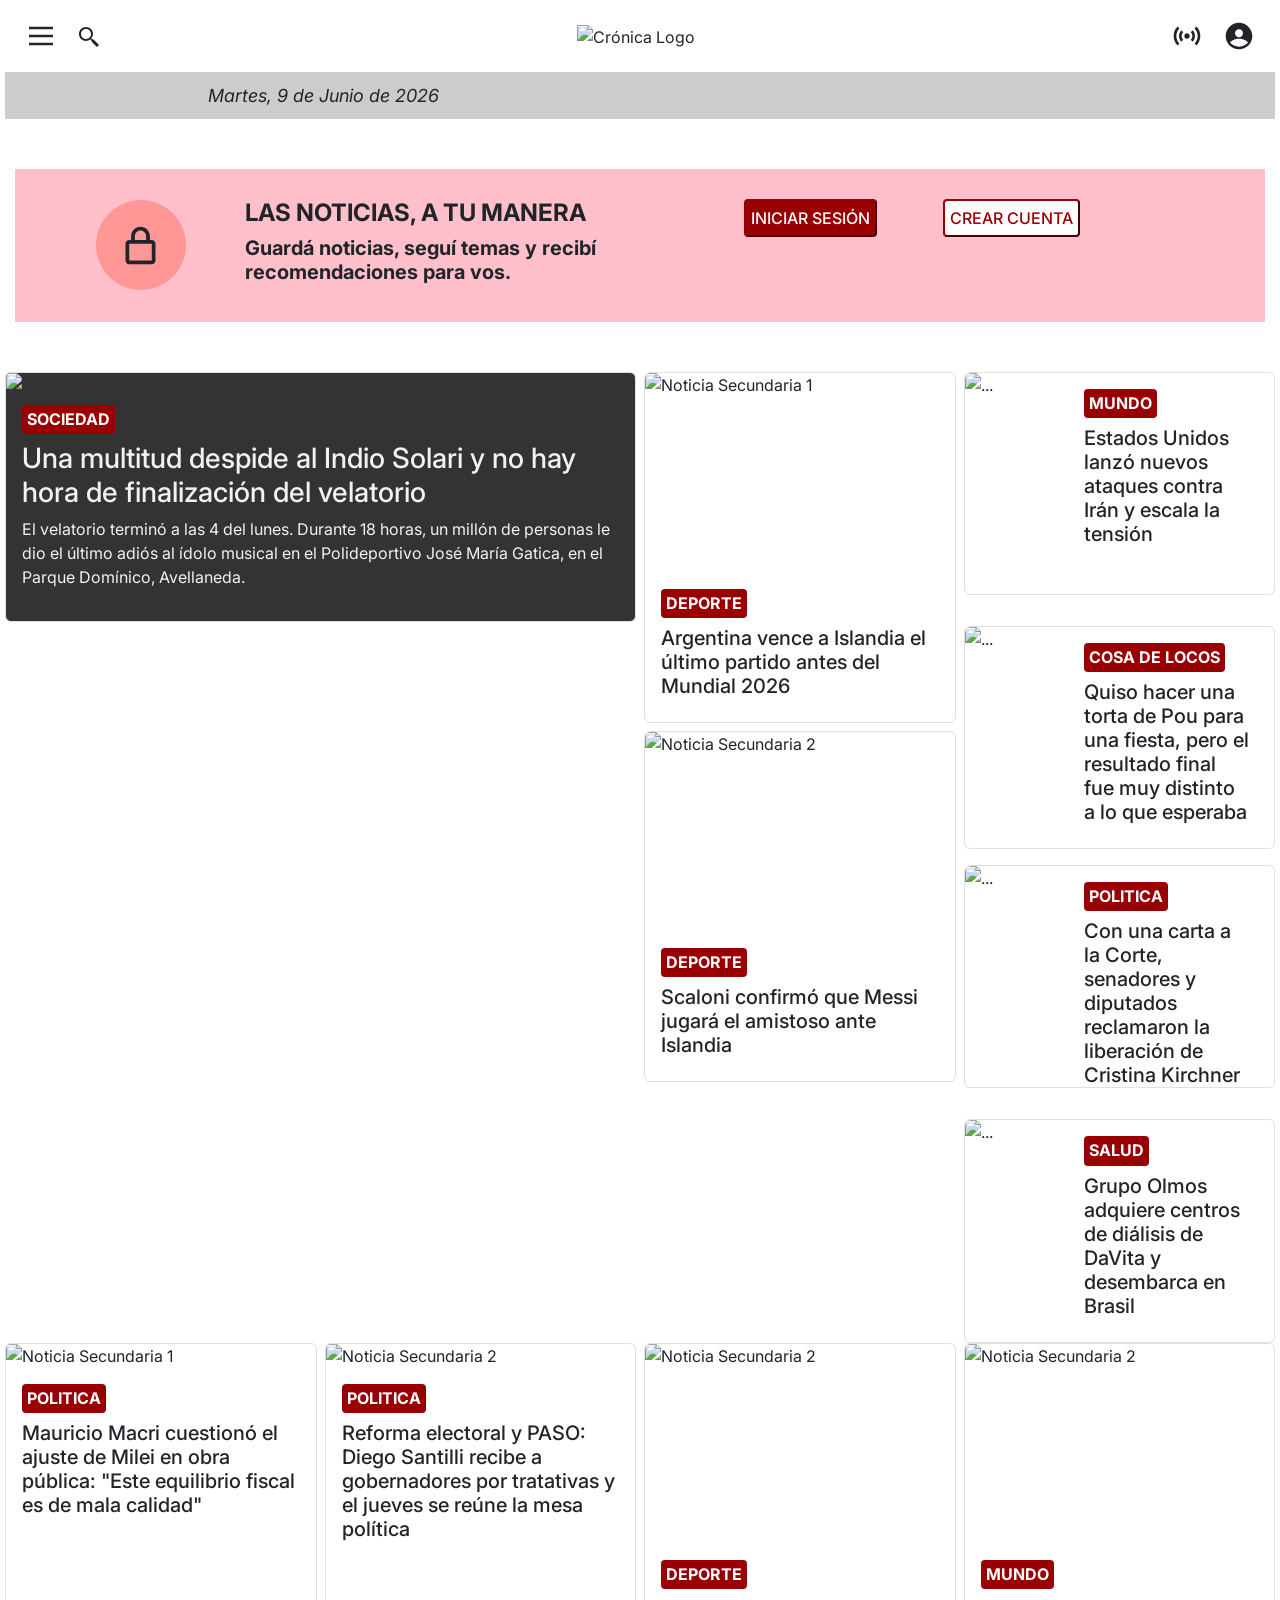
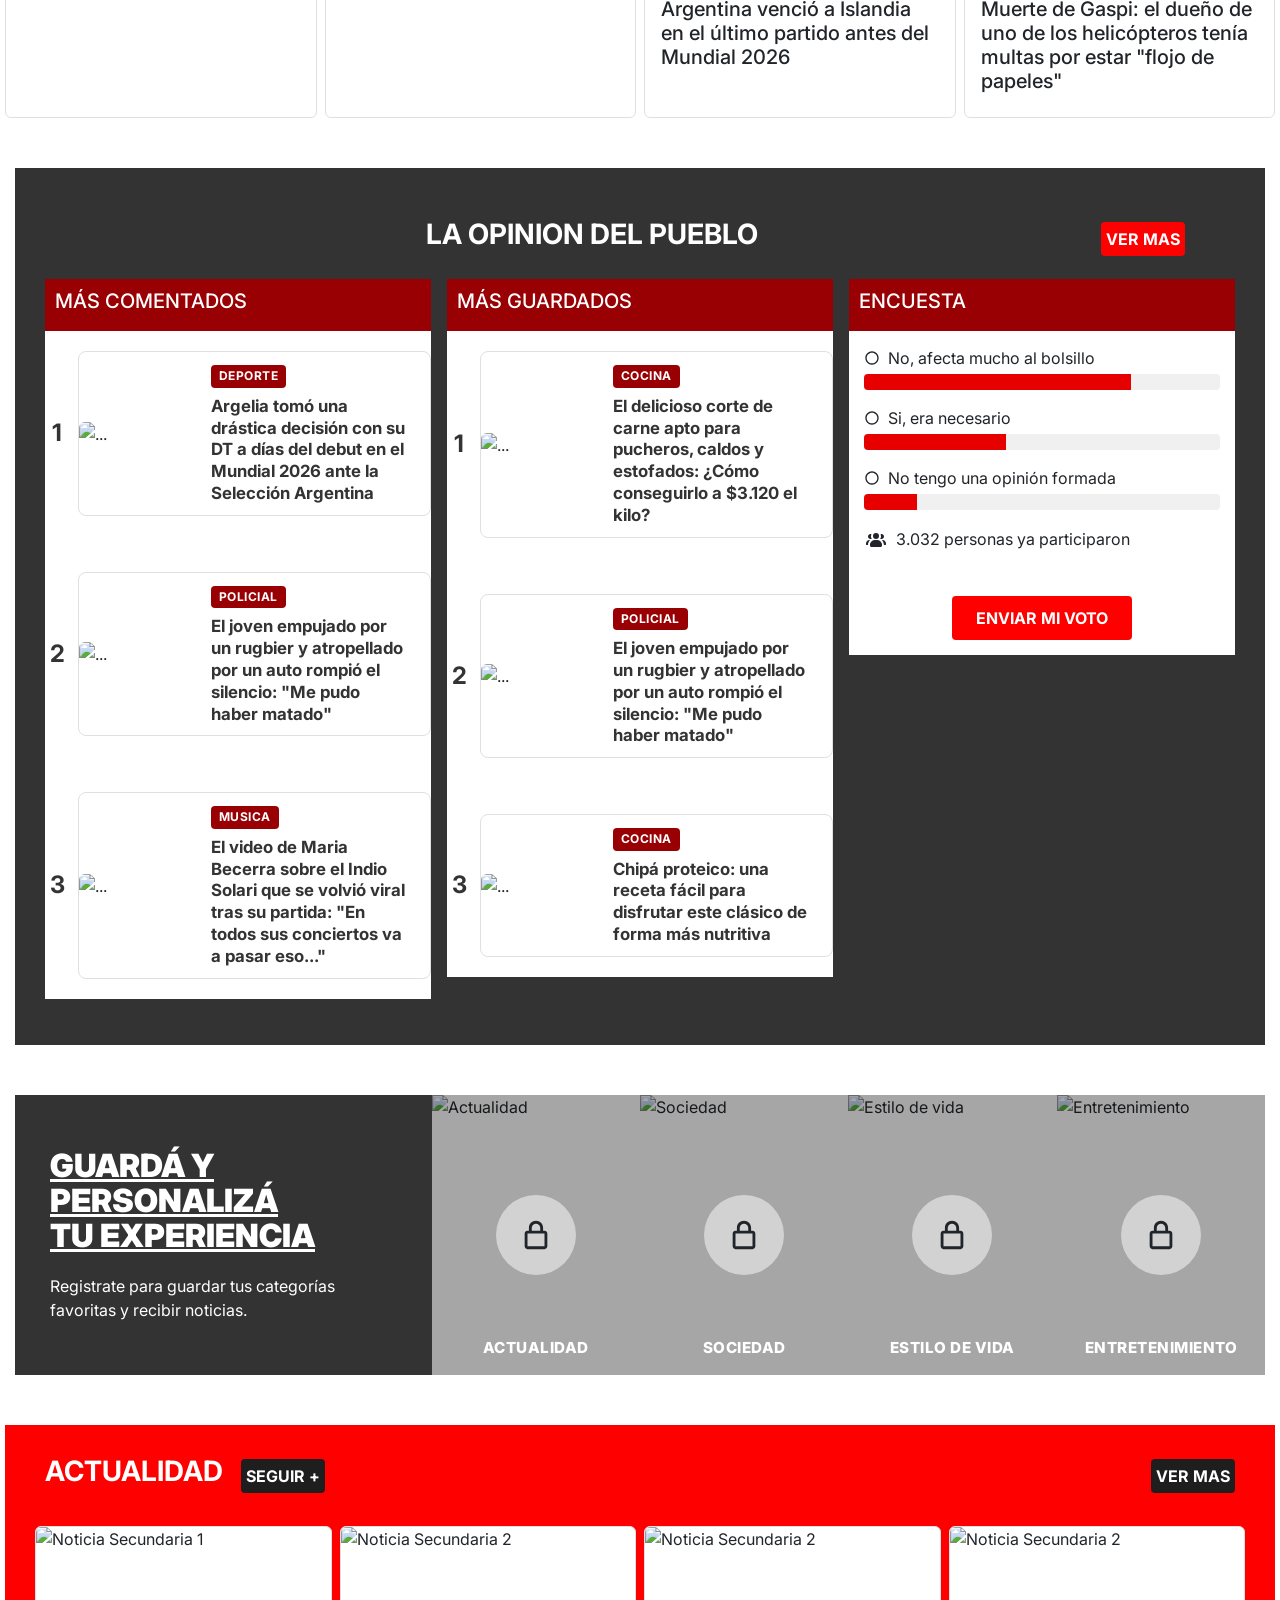
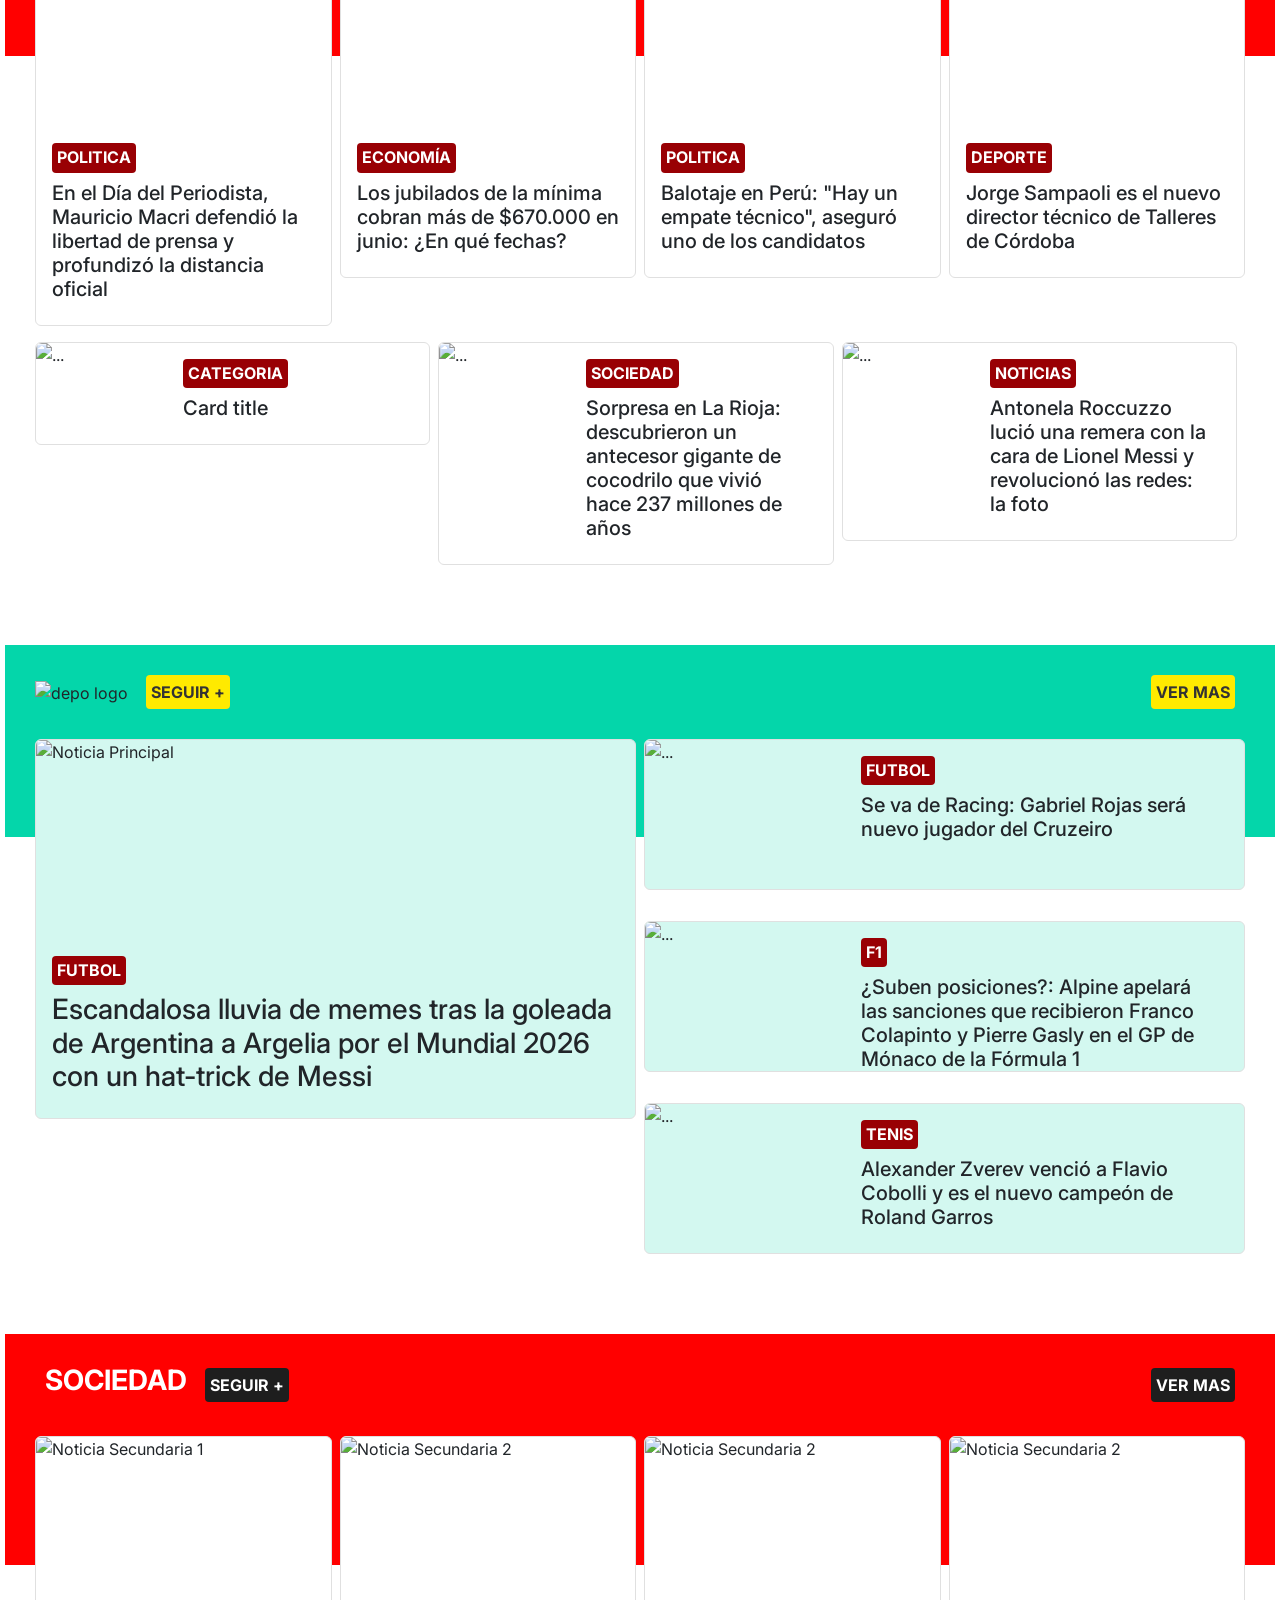
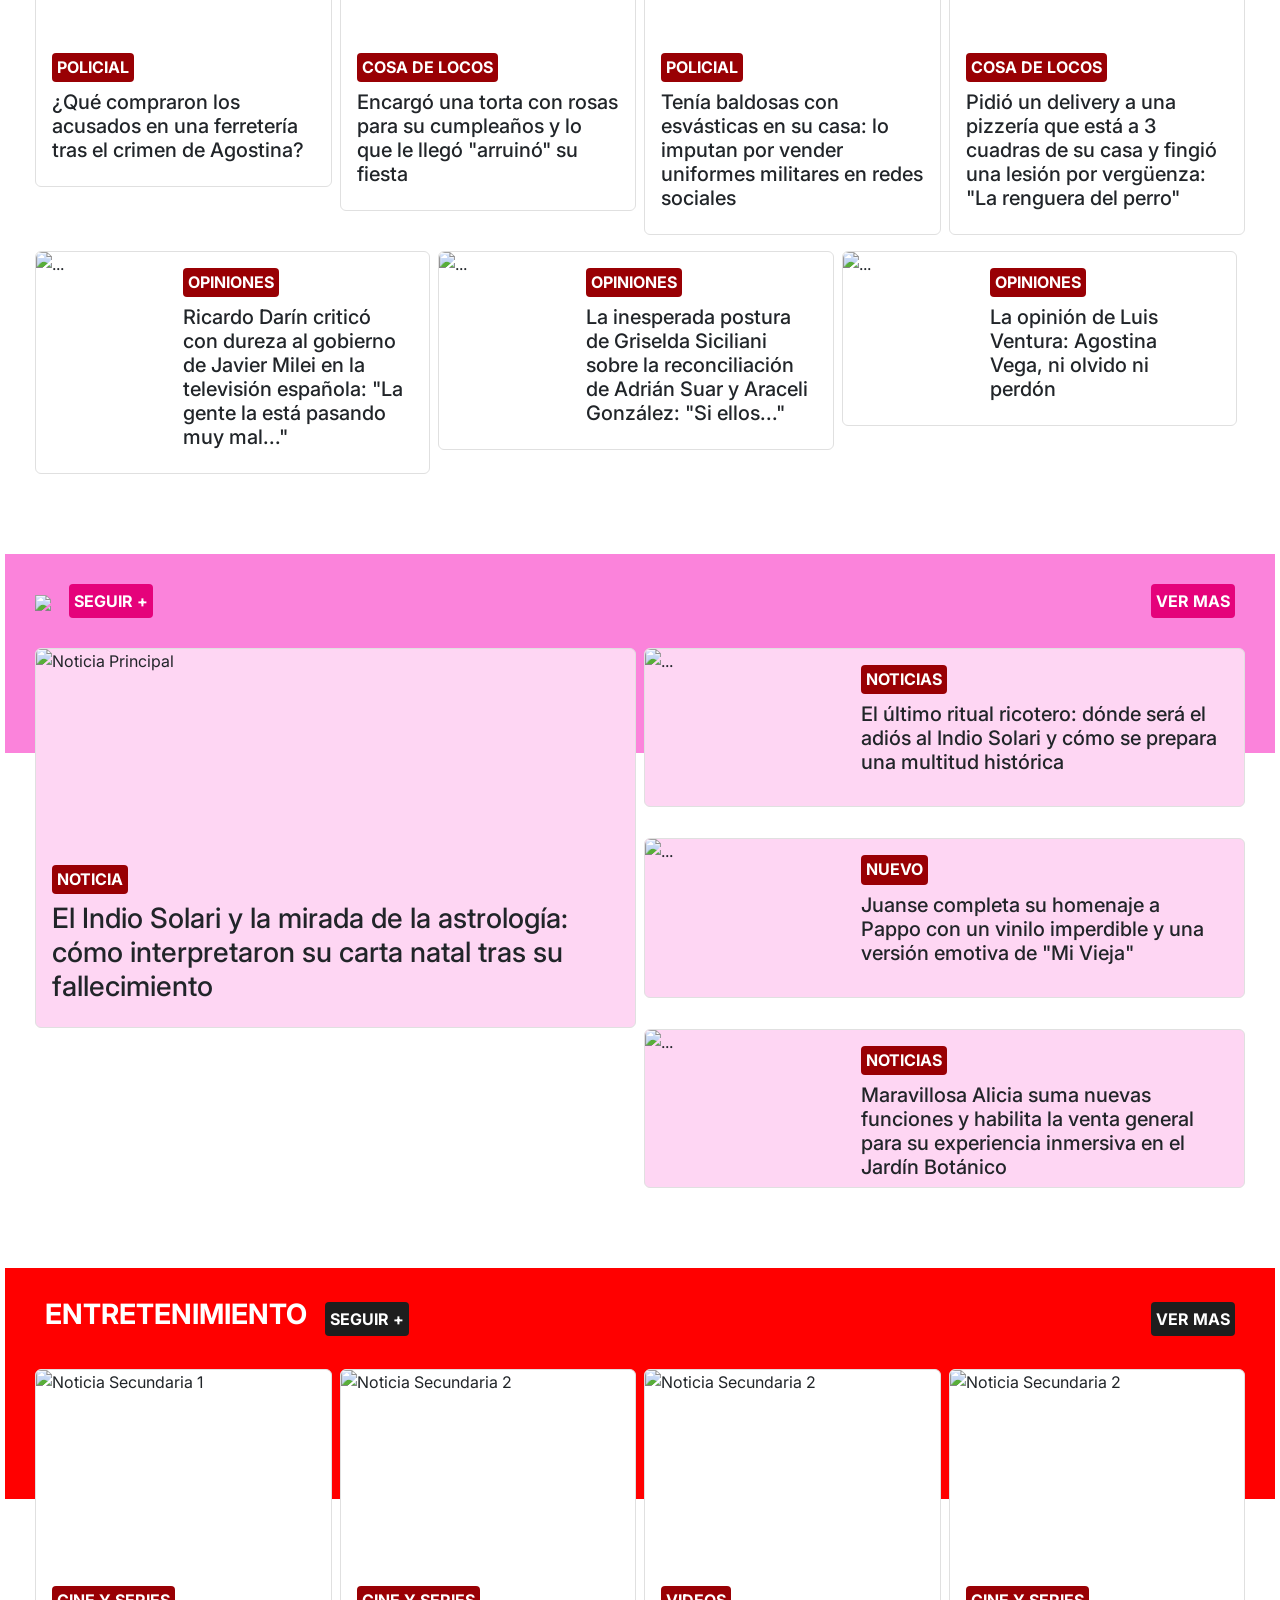
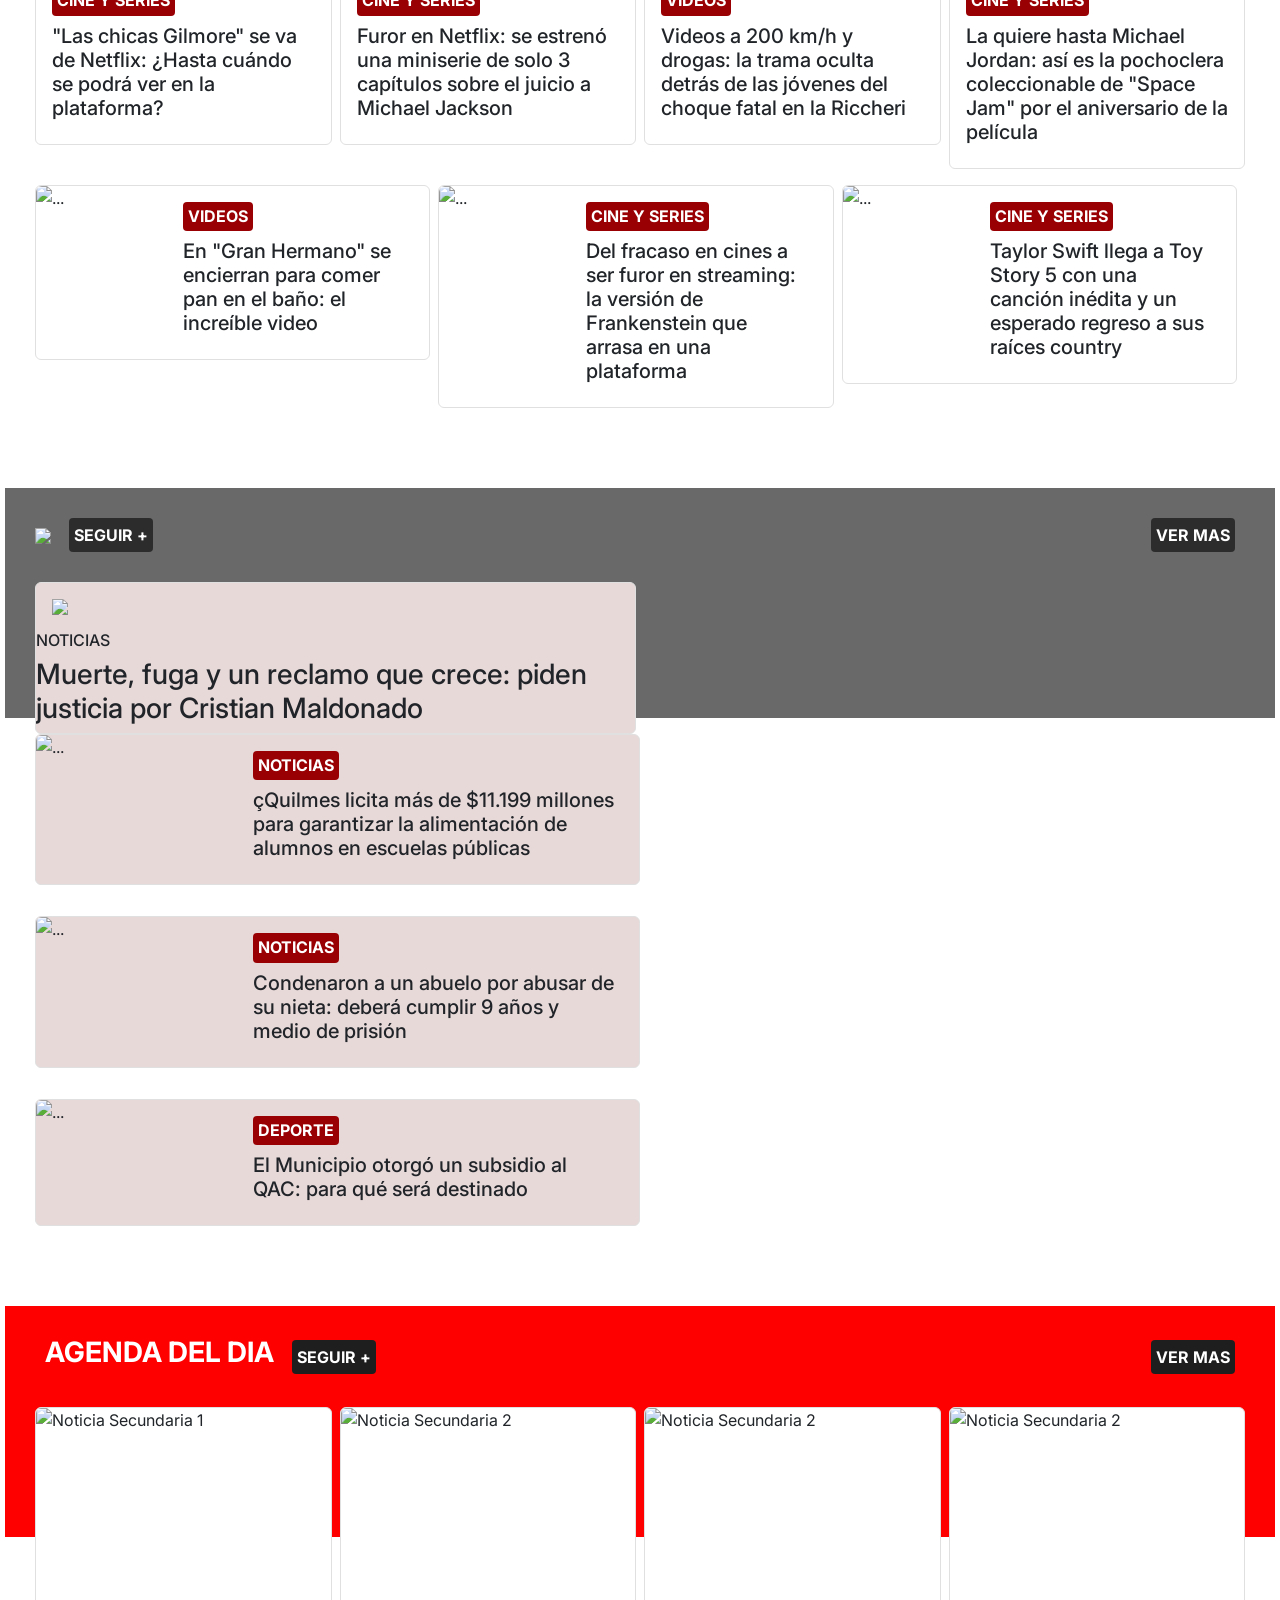
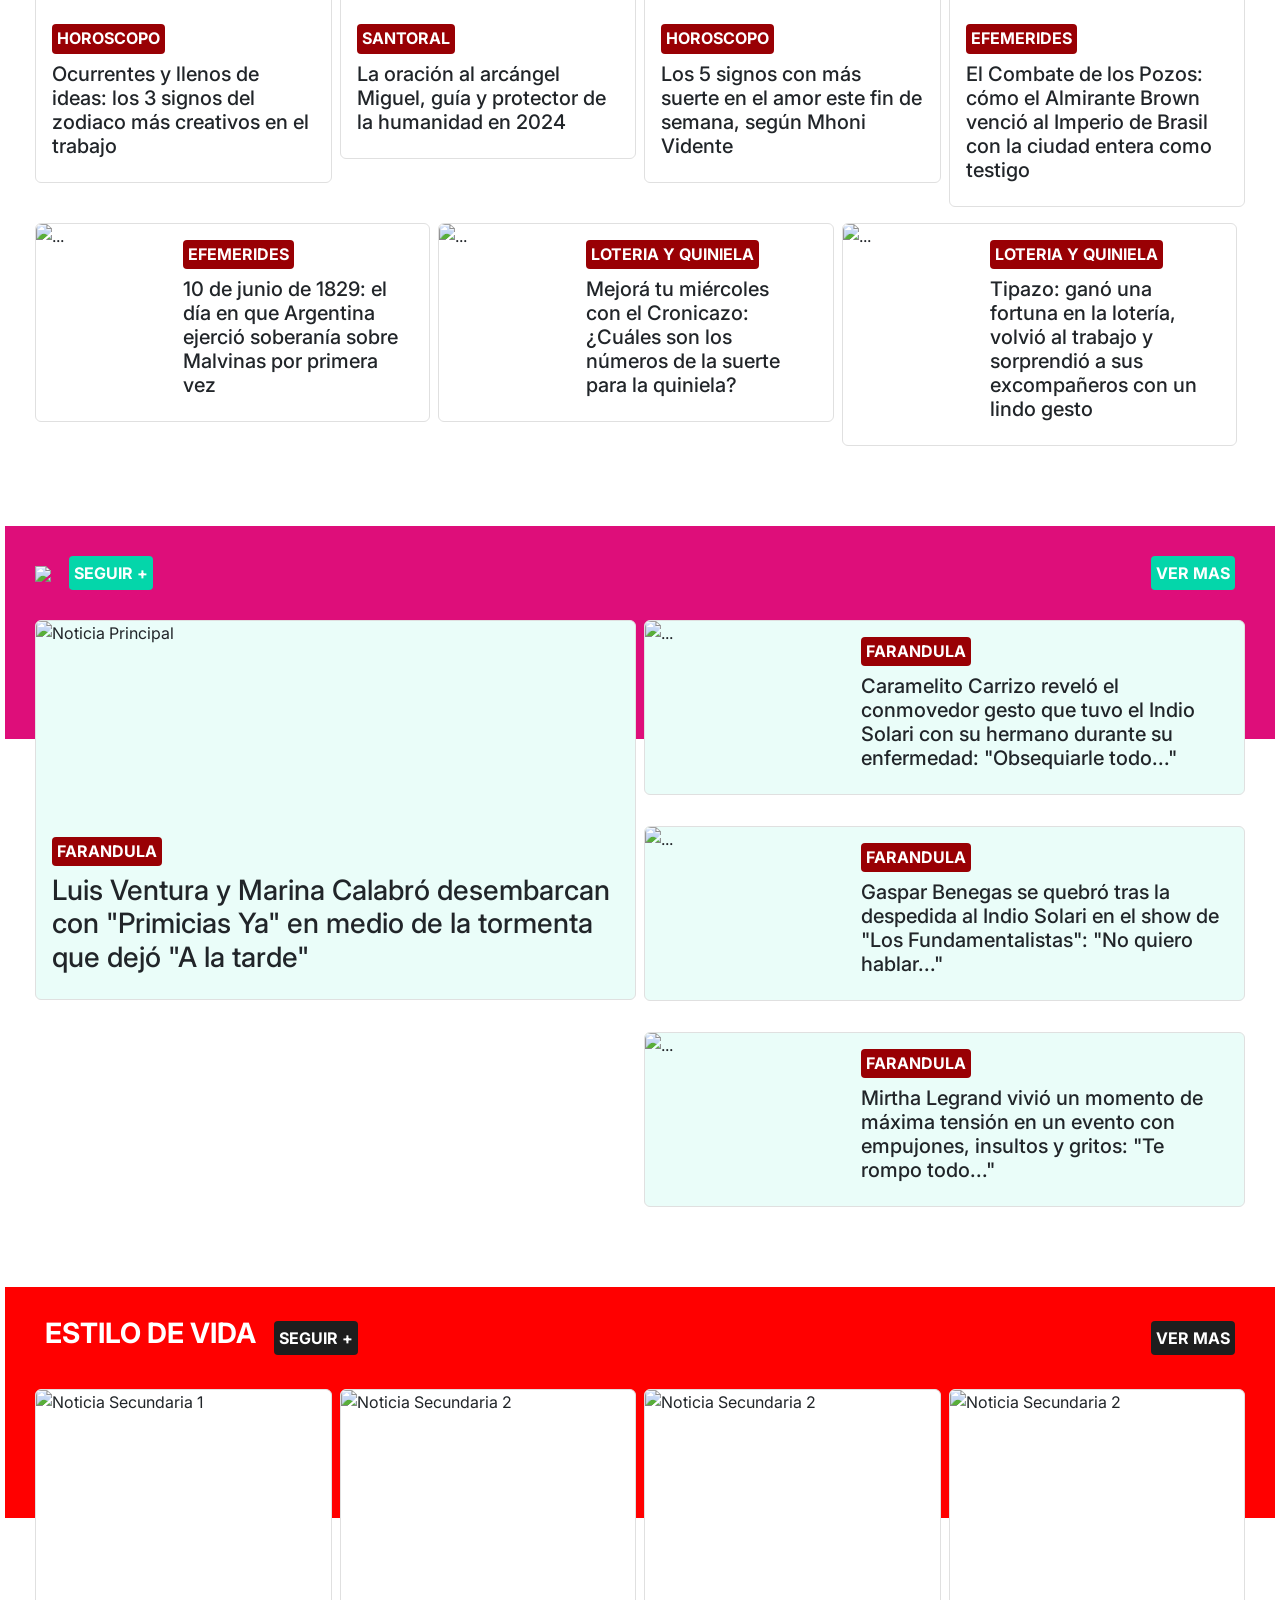
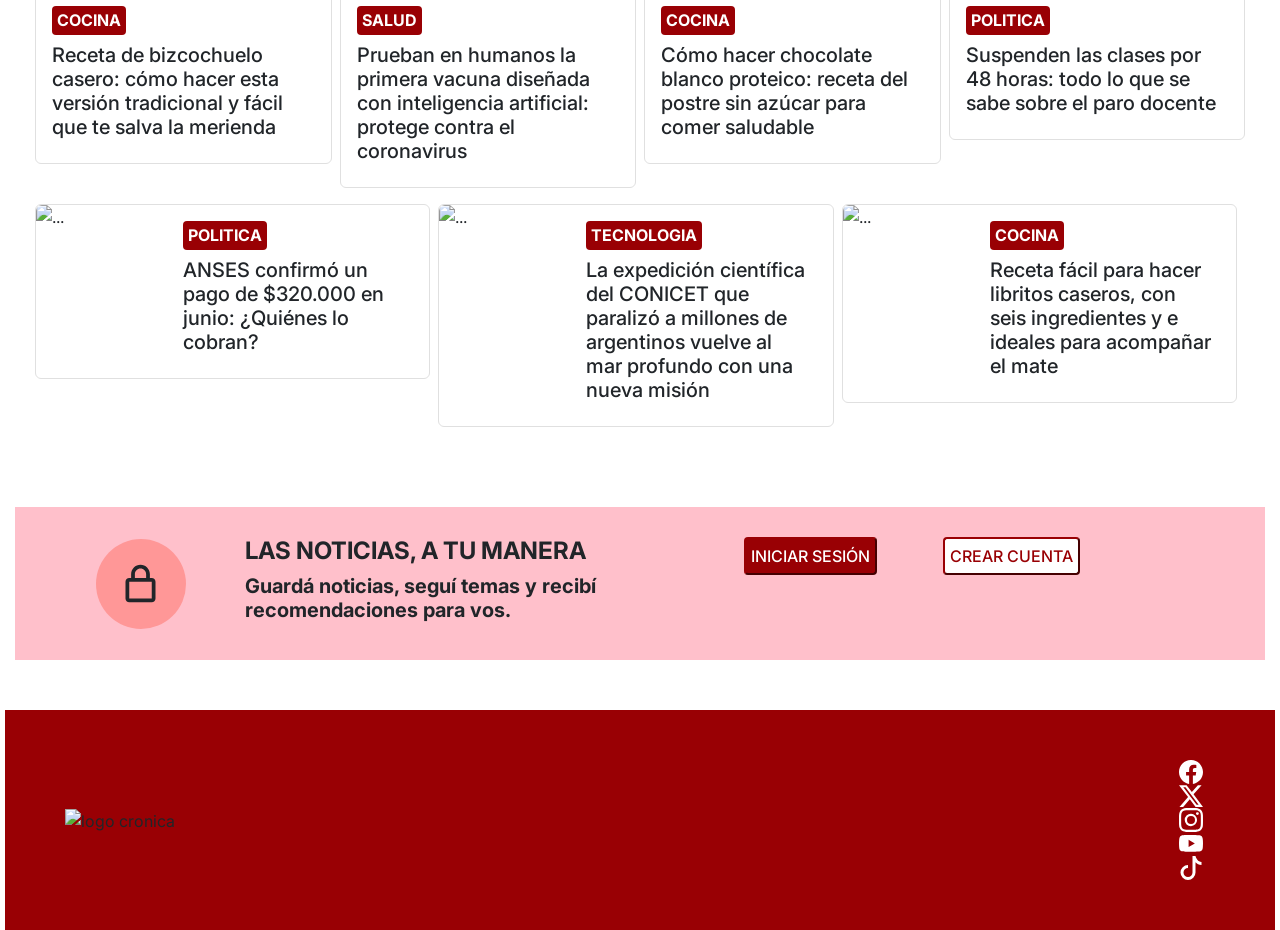
==== commit 0f079e93: "Replace images with new sources in index.html" ====
--- a/index.html
+++ b/index.html
@@ -938,7 +938,7 @@
                         <div class="card">
                             <div class="row g-2">
                                 <div class="col-4">
-                                    <img src="https://www.infobae.com/resizer/v2/https%3A%2F%2Fs3.amazonaws.com%2Farc-wordpress-client-uploads%2Finfobae-wp%2Fwp-content%2Fuploads%2F2019%2F08%2F29205100%2Fmeme-gato-006.jpg?auth=429162069ea9dc321b5f581ec74540925bc95eebc1c7abc5294460904a95a144&smart=true&width=992&height=558&quality=85"
+                                    <img src="https://i1.cronica.com.ar/files/image/1667/1667353/6a209d67c1a20_1011_568!.webp?s=28c1e9d163c79f9f05c6f114b4a9347d&d=1780455600&oe=png"
                                         class="img-fluid rounded-start" alt="...">
                                 </div>
                                 <div class="col-8">
@@ -976,7 +976,7 @@
 
                 <div class="col-12 col-md-6">
                     <div class="card tarjetaNoticia">
-                        <img src="https://www.infobae.com/resizer/v2/https%3A%2F%2Fs3.amazonaws.com%2Farc-wordpress-client-uploads%2Finfobae-wp%2Fwp-content%2Fuploads%2F2019%2F08%2F29205100%2Fmeme-gato-006.jpg?auth=429162069ea9dc321b5f581ec74540925bc95eebc1c7abc5294460904a95a144&smart=true&width=992&height=558&quality=85"
+                        <img src=" https://i1.cronica.com.ar/files/image/1668/1668395/6a2466d2a2762_1011_568!.webp?s=8e10a71410de0564898b17c111a873b6&d=1780714800&oe=png"
                             class="card-img-top" alt="Noticia Principal">
                         <div class="card-body">
                             <h6>NOTICIA</h6>
@@ -989,7 +989,7 @@
                     <div class="card">
                         <div class="row g-2">
                             <div class="col-4">
-                                <img src="https://www.infobae.com/resizer/v2/https%3A%2F%2Fs3.amazonaws.com%2Farc-wordpress-client-uploads%2Finfobae-wp%2Fwp-content%2Fuploads%2F2019%2F08%2F29205100%2Fmeme-gato-006.jpg?auth=429162069ea9dc321b5f581ec74540925bc95eebc1c7abc5294460904a95a144&smart=true&width=992&height=558&quality=85"
+                                <img src="https://i1.cronica.com.ar/files/image/1667/1667957/6a22e0e1db162_1011_568!.webp?s=7063b681f836838bb7f3d224552aac84&d=1780714800&oe=jpg"
                                     class="img-fluid rounded-start" alt="...">
                             </div>
                             <div class="col-8">
@@ -1004,7 +1004,7 @@
                     <div class="card">
                         <div class="row g-2">
                             <div class="col-4">
-                                <img src="https://www.infobae.com/resizer/v2/https%3A%2F%2Fs3.amazonaws.com%2Farc-wordpress-client-uploads%2Finfobae-wp%2Fwp-content%2Fuploads%2F2019%2F08%2F29205100%2Fmeme-gato-006.jpg?auth=429162069ea9dc321b5f581ec74540925bc95eebc1c7abc5294460904a95a144&smart=true&width=992&height=558&quality=85"
+                                <img src="https://i1.cronica.com.ar/files/image/1667/1667961/6a22e1ee811eb_1011_568!.webp?s=e29fdb073d44c8d261294ca5f297abd8&d=1780628400&oe=png"
                                     class="img-fluid rounded-start" alt="...">
                             </div>
                             <div class="col-8">
@@ -1019,7 +1019,7 @@
                     <div class="card">
                         <div class="row g-2">
                             <div class="col-4">
-                                <img src="https://www.infobae.com/resizer/v2/https%3A%2F%2Fs3.amazonaws.com%2Farc-wordpress-client-uploads%2Finfobae-wp%2Fwp-content%2Fuploads%2F2019%2F08%2F29205100%2Fmeme-gato-006.jpg?auth=429162069ea9dc321b5f581ec74540925bc95eebc1c7abc5294460904a95a144&smart=true&width=992&height=558&quality=85"
+                                <img src="https://i1.cronica.com.ar/files/image/1667/1667551/6a2194345fd6a_1011_568!.webp?s=2e40e7bc9532d1fd14509494b4ed489e&d=1783730644&oe=png"
                                     class="img-fluid rounded-start" alt="...">
                             </div>
                             <div class="col-8">
@@ -1059,8 +1059,7 @@
 
                     <div class="col-12">
                         <div class="card tarjetaNoticia">
-                            <img src="https://www.infobae.com/resizer/v2/https%3A%2F%2Fs3.amazonaws.com%2Farc-wordpress-client-uploads%2Finfobae-wp%2Fwp-content%2Fuploads%2F2019%2F08%2F29205100%2Fmeme-gato-006.jpg?auth=429162069ea9dc321b5f581ec74540925bc95eebc1c7abc5294460904a95a144&smart=true&width=992&height=558&quality=85"
-                                class="card-img-top" alt="Noticia Secundaria 1">
+                            <img src="https://i1.cronica.com.ar/files/image/1669/1669529/6a285d910b751_1011_568!.webp?s=35b0e76e366135fef6b81ec40f996644&d=1780974000&oe=jpg" class="card-img-top" alt="Noticia Secundaria 1">
                             <div class="card-body">
                                 <h6>CINE Y SERIES</h6>
                                 <h5 class="card-title">"Las chicas Gilmore" se va de Netflix: ¿Hasta cuándo se podrá ver en la plataforma?</h5>
@@ -1072,7 +1071,7 @@
                 <div class="col-12 col-md-3">
                     <div class="col-12">
                         <div class="card tarjetaNoticia">
-                            <img src="https://www.infobae.com/resizer/v2/https%3A%2F%2Fs3.amazonaws.com%2Farc-wordpress-client-uploads%2Finfobae-wp%2Fwp-content%2Fuploads%2F2019%2F08%2F29205100%2Fmeme-gato-006.jpg?auth=429162069ea9dc321b5f581ec74540925bc95eebc1c7abc5294460904a95a144&smart=true&width=992&height=558&quality=85"
+                            <img src="https://tse1.mm.bing.net/th/id/OIP.RsdpwWRDNBJ58eASMgixQQHaJQ?r=0&rs=1&pid=ImgDetMain&o=7&rm=3"
                                 class="card-img-top" alt="Noticia Secundaria 2">
                             <div class="card-body">
                                 <h6>CINE Y SERIES</h6>
@@ -1087,7 +1086,7 @@
                 <div class="col-12 col-md-3">
                     <div class="col-12">
                         <div class="card tarjetaNoticia">
-                            <img src="https://www.infobae.com/resizer/v2/https%3A%2F%2Fs3.amazonaws.com%2Farc-wordpress-client-uploads%2Finfobae-wp%2Fwp-content%2Fuploads%2F2019%2F08%2F29205100%2Fmeme-gato-006.jpg?auth=429162069ea9dc321b5f581ec74540925bc95eebc1c7abc5294460904a95a144&smart=true&width=992&height=558&quality=85"
+                            <img src="https://www.cronica.com.ar/files/image/1667/1667701/6a21d2abe3dd0_700_927!.webp?s=2eb7e7e313a739e5099274fa817cfa70&d=1780601518&oe=png"
                                 class="card-img-top" alt="Noticia Secundaria 2">
                             <div class="card-body">
                                 <h6>VIDEOS</h6>
@@ -1101,8 +1100,7 @@
                 <div class="col-12 col-md-3">
                     <div class="col-12">
                         <div class="card tarjetaNoticia">
-                            <img src="https://www.infobae.com/resizer/v2/https%3A%2F%2Fs3.amazonaws.com%2Farc-wordpress-client-uploads%2Finfobae-wp%2Fwp-content%2Fuploads%2F2019%2F08%2F29205100%2Fmeme-gato-006.jpg?auth=429162069ea9dc321b5f581ec74540925bc95eebc1c7abc5294460904a95a144&smart=true&width=992&height=558&quality=85"
-                                class="card-img-top" alt="Noticia Secundaria 2">
+                            <img src="https://i1.cronica.com.ar/files/image/1667/1667237/6a20700b2c3dc_1011_568!.webp?s=8d8d474131b30c2f9418d58d60116bbe&d=1780455600&oe=jpg"  class="card-img-top" alt="Noticia Secundaria 2">
                             <div class="card-body">
                                 <h6>CINE Y SERIES</h6>
                                 <h5 class="card-title">La quiere hasta Michael Jordan: así es la pochoclera coleccionable de "Space Jam" por el aniversario de la película</h5>
@@ -1117,8 +1115,7 @@
                         <div class="card">
                             <div class="row g-2">
                                 <div class="col-4">
-                                    <img src="https://www.infobae.com/resizer/v2/https%3A%2F%2Fs3.amazonaws.com%2Farc-wordpress-client-uploads%2Finfobae-wp%2Fwp-content%2Fuploads%2F2019%2F08%2F29205100%2Fmeme-gato-006.jpg?auth=429162069ea9dc321b5f581ec74540925bc95eebc1c7abc5294460904a95a144&smart=true&width=992&height=558&quality=85"
-                                        class="img-fluid rounded-start" alt="...">
+                                    <img src="https://i1.cronica.com.ar/files/image/1667/1667245/6a2072a99bd6d_1011_568!.webp?s=9d9ef73e12e47a5870af4eef6b5affcb&d=1780455600&oe=jpg"    class="img-fluid rounded-start" alt="...">
                                 </div>
                                 <div class="col-8">
                                     <div class="card-body">
@@ -1134,8 +1131,7 @@
                         <div class="card ">
                             <div class="row g-2">
                                 <div class="col-4">
-                                    <img src="https://www.infobae.com/resizer/v2/https%3A%2F%2Fs3.amazonaws.com%2Farc-wordpress-client-uploads%2Finfobae-wp%2Fwp-content%2Fuploads%2F2019%2F08%2F29205100%2Fmeme-gato-006.jpg?auth=429162069ea9dc321b5f581ec74540925bc95eebc1c7abc5294460904a95a144&smart=true&width=992&height=558&quality=85"
-                                        class="img-fluid rounded-start" alt="...">
+                                    <img src="https://www.cronica.com.ar/files/image/1666/1666829/6a1f3e5d20003_700_417!.webp?s=e8d0146d0a8fa1ccaad16b5b97eef811&d=1780432478&oe=jpg" class="img-fluid rounded-start" alt="...">
                                 </div>
                                 <div class="col-8">
                                     <div class="card-body">
@@ -1151,8 +1147,7 @@
                         <div class="card">
                             <div class="row g-2">
                                 <div class="col-4">
-                                    <img src="https://www.infobae.com/resizer/v2/https%3A%2F%2Fs3.amazonaws.com%2Farc-wordpress-client-uploads%2Finfobae-wp%2Fwp-content%2Fuploads%2F2019%2F08%2F29205100%2Fmeme-gato-006.jpg?auth=429162069ea9dc321b5f581ec74540925bc95eebc1c7abc5294460904a95a144&smart=true&width=992&height=558&quality=85"
-                                        class="img-fluid rounded-start" alt="...">
+                                    <img src="https://i1.cronica.com.ar/files/image/1666/1666641/6a1eef4bdd100_1011_568!.webp?s=cc82e7a6932369cb490dc4ee4a807ba9&d=1780369200&oe=jpg" class="img-fluid rounded-start" alt="...">
                                 </div>
                                 <div class="col-8">
                                     <div class="card-body">
@@ -1189,8 +1184,7 @@
 
                 <div class="col-12 col-md-6">
                     <div class="card tarjetaNoticia">
-                        <img src="https://i1.cronica.com.ar/files/image/1669/1669905/6a297edd95ffa_1011_568!.webp?s=b15a37cb1ee0725f10d922453dc5d07e&d=1781060400&oe=jpg" class="card-img-top" alt="Noticia Principal">
-                        <div class="card-body">
+                        <img src="https://i1.cronica.com.ar/files/image/1669/1669905/6a297edd95ffa_1011_568!.webp?s=b15a37cb1ee0725f10d922453dc5d07e&d=1781060400&oe=jpg"  <div class="card-body">
                             <h6>NOTICIAS</h6>
                             <h3 class="card-title">Muerte, fuga y un reclamo que crece: piden justicia por Cristian Maldonado</h3>
                         </div>
@@ -1201,7 +1195,7 @@
                     <div class="card">
                         <div class="row g-2">
                             <div class="col-4">
-                                <img src="https://i1.cronica.com.ar/files/image/1669/1669905/6a297edd95ffa_1011_568!.webp?s=b15a37cb1ee0725f10d922453dc5d07e&d=1781060400&oe=jpg" class="img-fluid rounded-start" alt="...">
+                                <img src=" https://i1.cronica.com.ar/files/image/1669/1669909/6a29821e0d307_1011_568!.webp?s=bd635f473ad54230d69c5242258c7150&d=1781060400&oe=jpg" class="img-fluid rounded-start" alt="...">
                             </div>
                             <div class="col-8">
                                 <div class="card-body">
@@ -1215,8 +1209,7 @@
                     <div class="card">
                         <div class="row g-2">
                             <div class="col-4">
-                                <img src="https://www.infobae.com/resizer/v2/https%3A%2F%2Fs3.amazonaws.com%2Farc-wordpress-client-uploads%2Finfobae-wp%2Fwp-content%2Fuploads%2F2019%2F08%2F29205100%2Fmeme-gato-006.jpg?auth=429162069ea9dc321b5f581ec74540925bc95eebc1c7abc5294460904a95a144&smart=true&width=992&height=558&quality=85"
-                                    class="img-fluid rounded-start" alt="...">
+                                <img src="https://i1.cronica.com.ar/files/image/1669/1669907/6a29806cd22b8_1011_568!.webp?s=51a20a05df51b292b750323977c8c84d&d=1781060400&oe=jpg"   class="img-fluid rounded-start" alt="...">
                             </div>
                             <div class="col-8">
                                 <div class="card-body">
@@ -1230,8 +1223,7 @@
                     <div class="card ">
                         <div class="row g-2">
                             <div class="col-4">
-                                <img src="https://www.infobae.com/resizer/v2/https%3A%2F%2Fs3.amazonaws.com%2Farc-wordpress-client-uploads%2Finfobae-wp%2Fwp-content%2Fuploads%2F2019%2F08%2F29205100%2Fmeme-gato-006.jpg?auth=429162069ea9dc321b5f581ec74540925bc95eebc1c7abc5294460904a95a144&smart=true&width=992&height=558&quality=85"
-                                    class="img-fluid rounded-start" alt="...">
+                                <img src="https://i1.cronica.com.ar/files/image/1669/1669819/6a295a3eec239_1011_568!.webp?s=30b2c4690bd3a6dfd595b9a4655fe2e1&d=1781060400&oe=jpg"  class="img-fluid rounded-start" alt="...">
                             </div>
                             <div class="col-8">
                                 <div class="card-body">
@@ -1270,8 +1262,7 @@
 
                     <div class="col-12">
                         <div class="card tarjetaNoticia">
-                            <img src="https://www.infobae.com/resizer/v2/https%3A%2F%2Fs3.amazonaws.com%2Farc-wordpress-client-uploads%2Finfobae-wp%2Fwp-content%2Fuploads%2F2019%2F08%2F29205100%2Fmeme-gato-006.jpg?auth=429162069ea9dc321b5f581ec74540925bc95eebc1c7abc5294460904a95a144&smart=true&width=992&height=558&quality=85"
-                                class="card-img-top" alt="Noticia Secundaria 1">
+                            <img src="https://i1.cronica.com.ar/files/image/1669/1669789/6a2949441826a_1011_568!.webp?s=b45b336f02524e39f31c9c763e1102cc&d=1781060400&oe=jpg"class="card-img-top" alt="Noticia Secundaria 1">
                             <div class="card-body">
                                 <h6>HOROSCOPO</h6>
                                 <h5 class="card-title">Ocurrentes y llenos de ideas: los 3 signos del zodiaco más creativos en el trabajo</h5>
@@ -1283,8 +1274,7 @@
                 <div class="col-12 col-md-3">
                     <div class="col-12">
                         <div class="card tarjetaNoticia">
-                            <img src="https://www.infobae.com/resizer/v2/https%3A%2F%2Fs3.amazonaws.com%2Farc-wordpress-client-uploads%2Finfobae-wp%2Fwp-content%2Fuploads%2F2019%2F08%2F29205100%2Fmeme-gato-006.jpg?auth=429162069ea9dc321b5f581ec74540925bc95eebc1c7abc5294460904a95a144&smart=true&width=992&height=558&quality=85"
-                                class="card-img-top" alt="Noticia Secundaria 2">
+                            <img src="https://i1.cronica.com.ar/files/image/743/743963/6952a71c863cd_1011_568!.webp?s=d2fb8ede3f8d9d917118877e4e440d1d&d=1766977200&oe=jpg"   class="card-img-top" alt="Noticia Secundaria 2">
                             <div class="card-body">
                                 <h6>SANTORAL</h6>
                                 <h5 class="card-title">La oración al arcángel Miguel, guía y protector de la humanidad en 2024</h5>
@@ -1297,8 +1287,7 @@
                 <div class="col-12 col-md-3">
                     <div class="col-12">
                         <div class="card tarjetaNoticia">
-                            <img src="https://www.infobae.com/resizer/v2/https%3A%2F%2Fs3.amazonaws.com%2Farc-wordpress-client-uploads%2Finfobae-wp%2Fwp-content%2Fuploads%2F2019%2F08%2F29205100%2Fmeme-gato-006.jpg?auth=429162069ea9dc321b5f581ec74540925bc95eebc1c7abc5294460904a95a144&smart=true&width=992&height=558&quality=85"
-                                class="card-img-top" alt="Noticia Secundaria 2">
+                            <img src="https://i1.cronica.com.ar/files/image/1668/1668305/6a24036e94ed1_1011_568!.webp?s=9cfe42b179a9e9b6a214b849597404e8&d=1780714800&oe=jpg"class="card-img-top" alt="Noticia Secundaria 2">
                             <div class="card-body">
                                 <h6>HOROSCOPO</h6>
                                 <h5 class="card-title">Los 5 signos con más suerte en el amor este fin de semana, según Mhoni Vidente
@@ -1313,8 +1302,7 @@
                 <div class="col-12 col-md-3">
                     <div class="col-12">
                         <div class="card tarjetaNoticia">
-                            <img src="https://www.infobae.com/resizer/v2/https%3A%2F%2Fs3.amazonaws.com%2Farc-wordpress-client-uploads%2Finfobae-wp%2Fwp-content%2Fuploads%2F2019%2F08%2F29205100%2Fmeme-gato-006.jpg?auth=429162069ea9dc321b5f581ec74540925bc95eebc1c7abc5294460904a95a144&smart=true&width=992&height=558&quality=85"
-                                class="card-img-top" alt="Noticia Secundaria 2">
+                            <img src="https://th.bing.com/th/id/OIP.01ASPvSZJBGOgNuVhXcSAgHaEZ?w=200&h=200&c=10&o=6&pid=genserp&rm=2"  class="card-img-top" alt="Noticia Secundaria 2">
                             <div class="card-body">
                                 <h6>EFEMERIDES</h6>
                                 <h5 class="card-title">El Combate de los Pozos: cómo el Almirante Brown venció al Imperio de Brasil con la ciudad entera como testigo</h5>
@@ -1329,8 +1317,7 @@
                         <div class="card">
                             <div class="row g-2">
                                 <div class="col-4">
-                                    <img src="https://www.infobae.com/resizer/v2/https%3A%2F%2Fs3.amazonaws.com%2Farc-wordpress-client-uploads%2Finfobae-wp%2Fwp-content%2Fuploads%2F2019%2F08%2F29205100%2Fmeme-gato-006.jpg?auth=429162069ea9dc321b5f581ec74540925bc95eebc1c7abc5294460904a95a144&smart=true&width=992&height=558&quality=85"
-                                        class="img-fluid rounded-start" alt="...">
+                                    <img src="https://i1.cronica.com.ar/files/image/1324/1324023/6970e32056a11_1011_568!.webp?s=14fdc8e275b4ce557177bea03d9e66d8&d=1768964400&oe=jpg"  class="img-fluid rounded-start" alt="...">
                                 </div>
                                 <div class="col-8">
                                     <div class="card-body">
@@ -1346,8 +1333,7 @@
                         <div class="card">
                             <div class="row g-2">
                                 <div class="col-4">
-                                    <img src="https://www.infobae.com/resizer/v2/https%3A%2F%2Fs3.amazonaws.com%2Farc-wordpress-client-uploads%2Finfobae-wp%2Fwp-content%2Fuploads%2F2019%2F08%2F29205100%2Fmeme-gato-006.jpg?auth=429162069ea9dc321b5f581ec74540925bc95eebc1c7abc5294460904a95a144&smart=true&width=992&height=558&quality=85"
-                                        class="img-fluid rounded-start" alt="...">
+                                    <img src="https://i1.cronica.com.ar/files/image/164/164323/693a8893c63a8_1011_568!.webp?s=4ccb5dd1f7580d375b484354320f064b&d=1765162800&oe=jpg"   class="img-fluid rounded-start" alt="...">
                                 </div>
                                 <div class="col-8">
                                     <div class="card-body">
@@ -1364,8 +1350,7 @@
                         <div class="card">
                             <div class="row g-2">
                                 <div class="col-4">
-                                    <img src="https://www.infobae.com/resizer/v2/https%3A%2F%2Fs3.amazonaws.com%2Farc-wordpress-client-uploads%2Finfobae-wp%2Fwp-content%2Fuploads%2F2019%2F08%2F29205100%2Fmeme-gato-006.jpg?auth=429162069ea9dc321b5f581ec74540925bc95eebc1c7abc5294460904a95a144&smart=true&width=992&height=558&quality=85"
-                                        class="img-fluid rounded-start" alt="...">
+                                    <img src="https://i1.cronica.com.ar/files/image/1669/1669845/6a2967ed54d8a_1011_568!.webp?s=d36ce6a758d0afd1c3c24fb6fe7c9c5c&d=1781060400&oe=jpg"    class="img-fluid rounded-start" alt="...">
                                 </div>
                                 <div class="col-8">
                                     <div class="card-body">
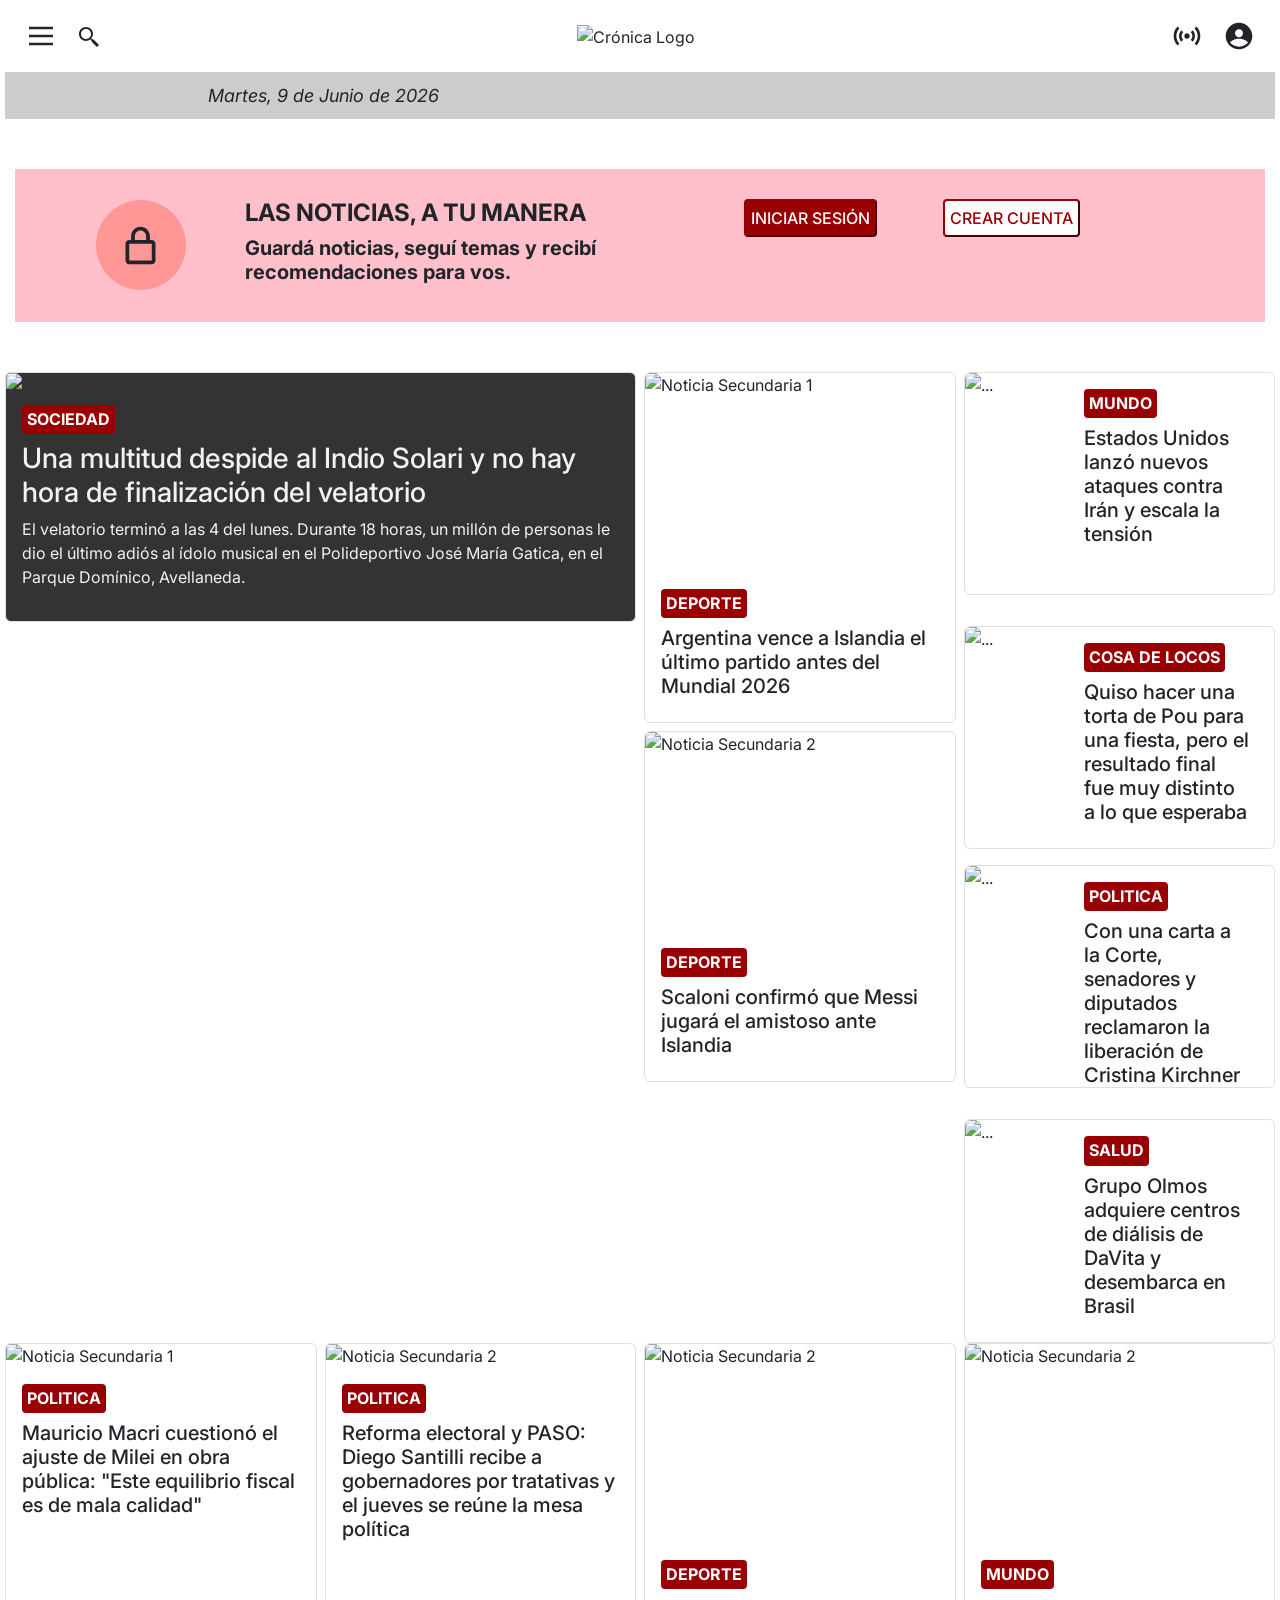
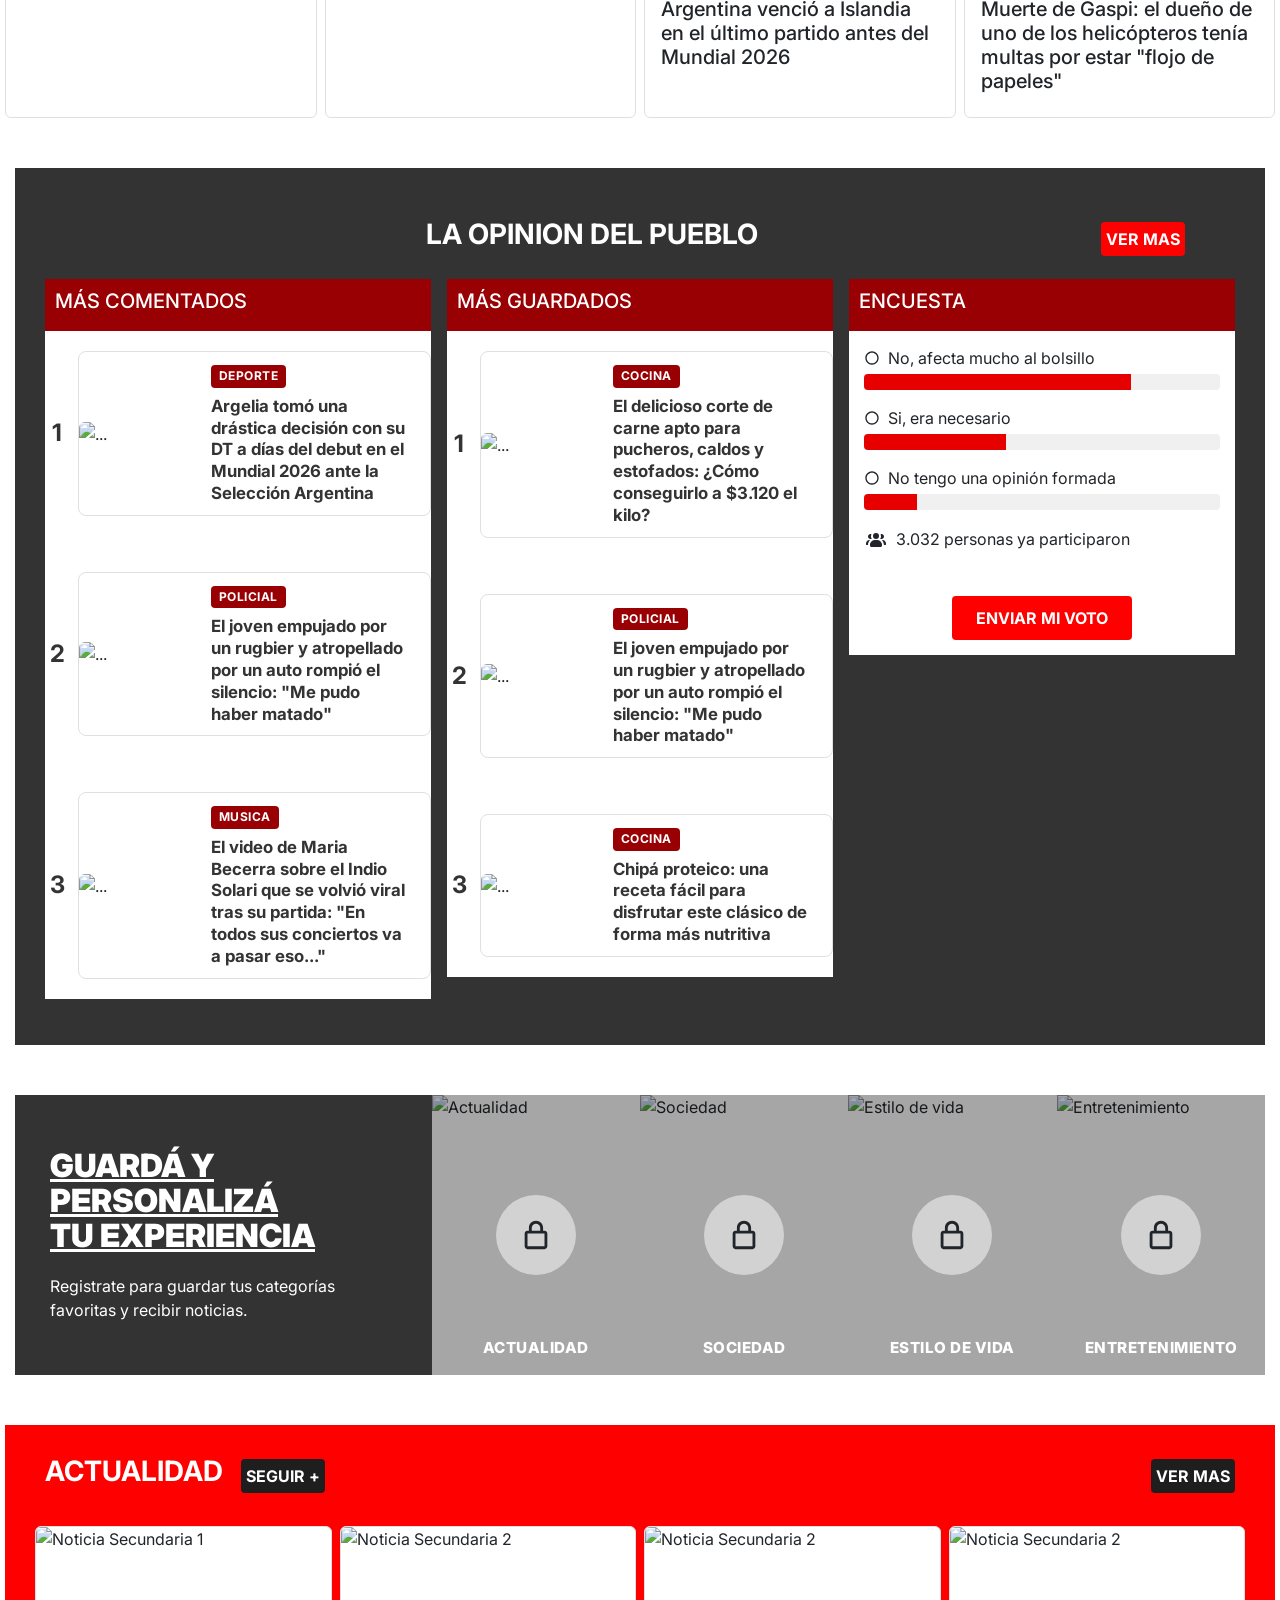
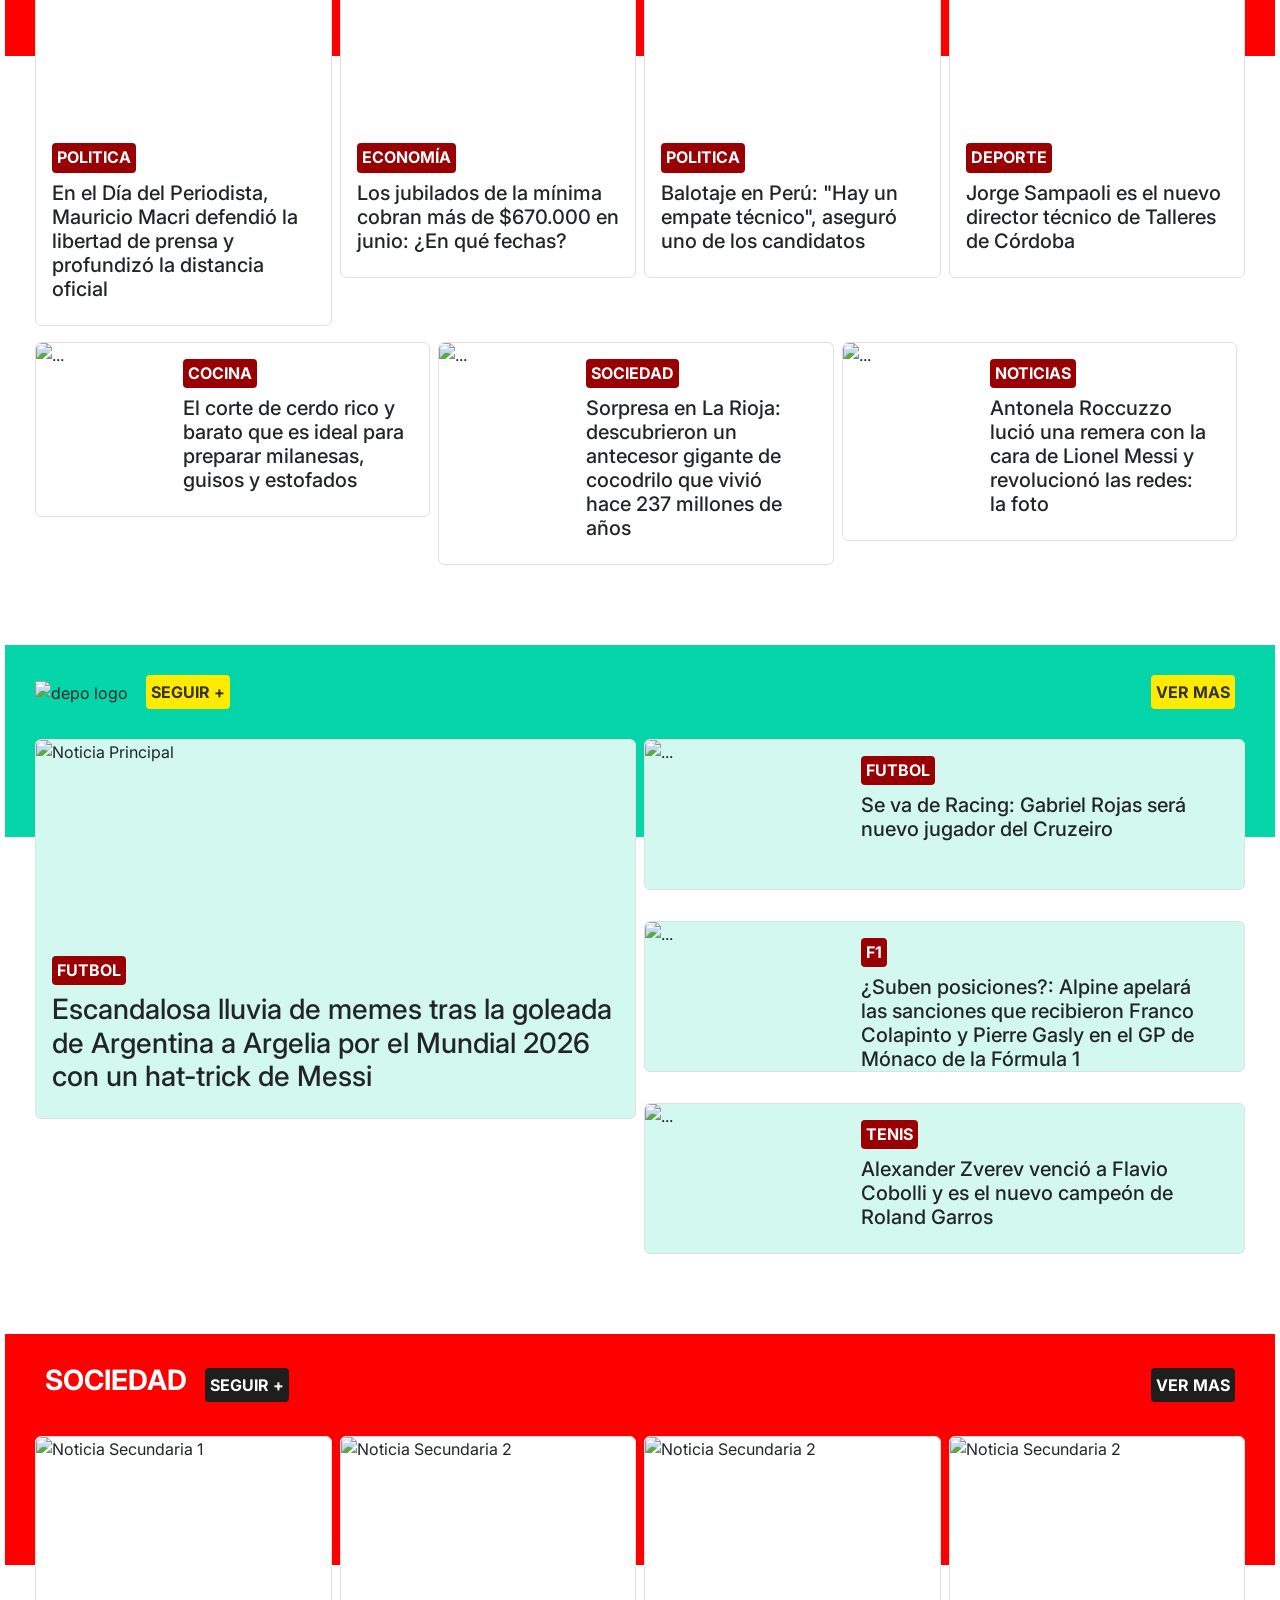
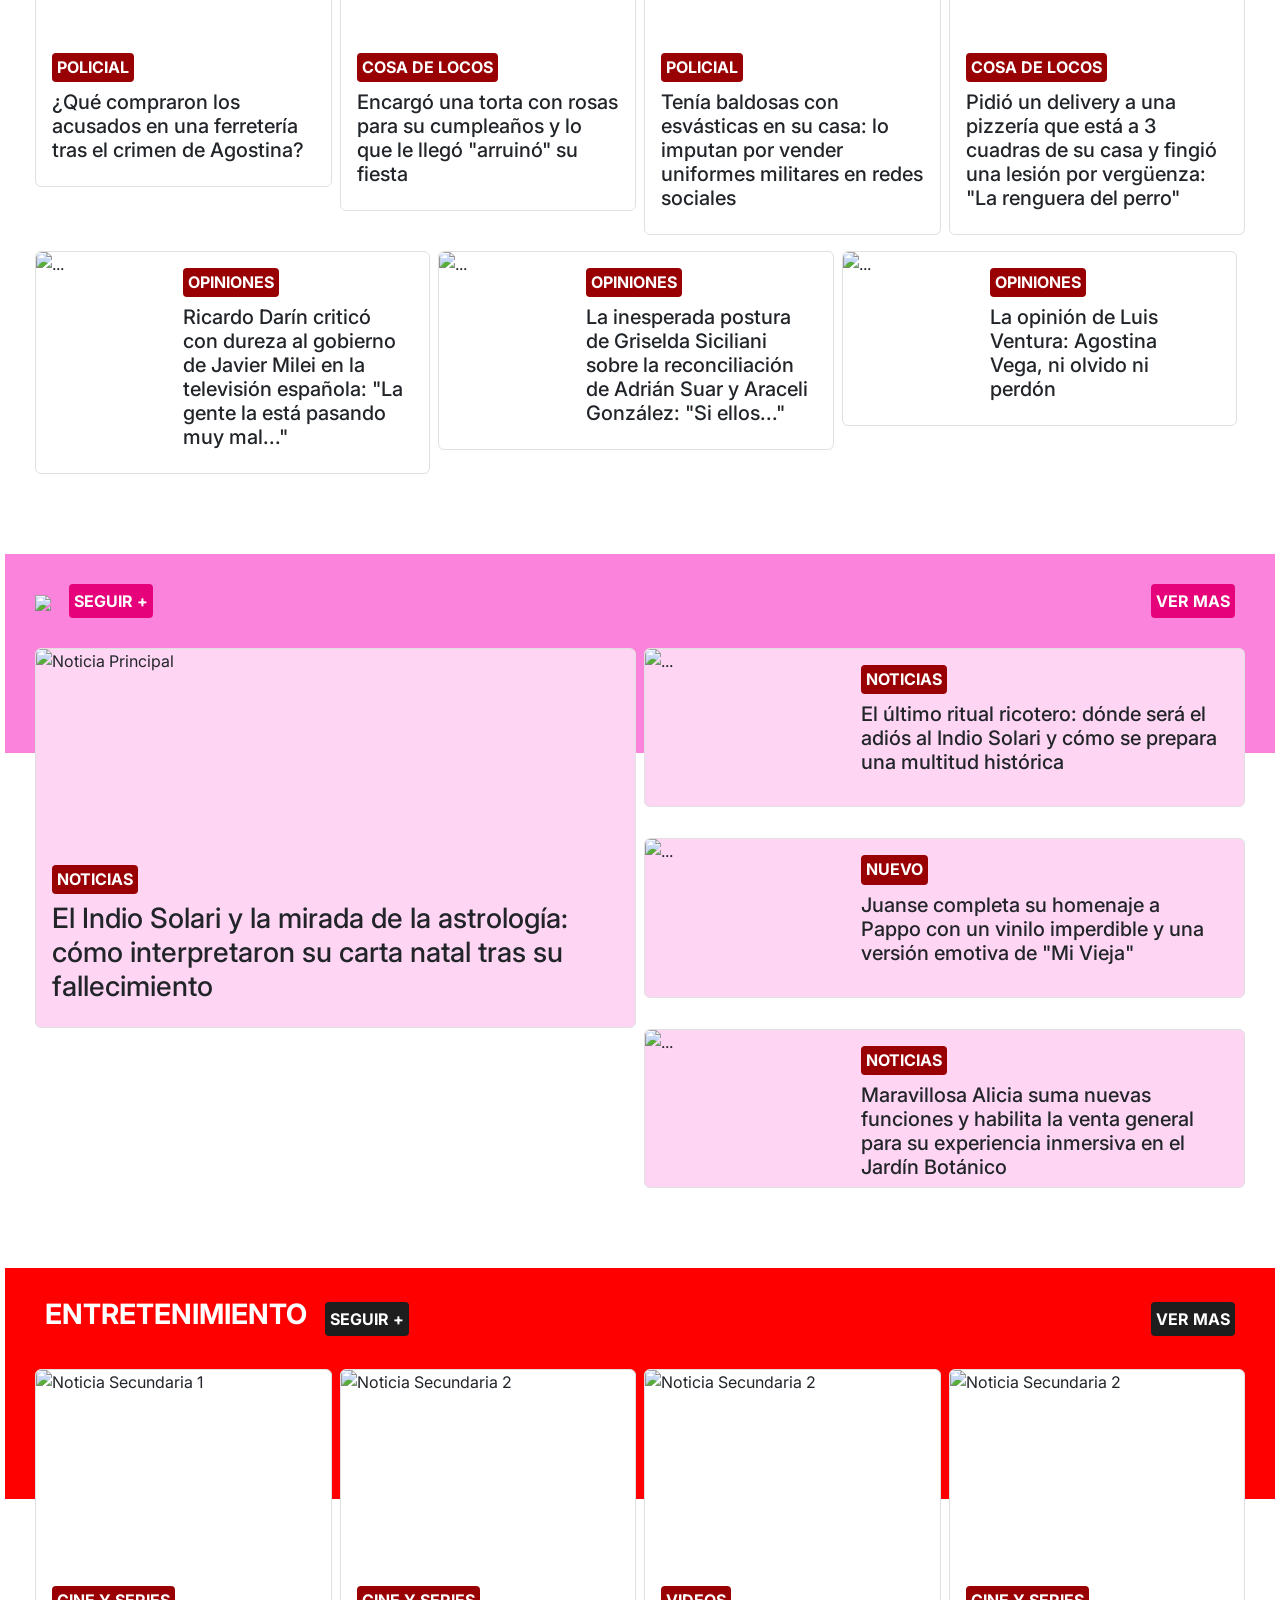
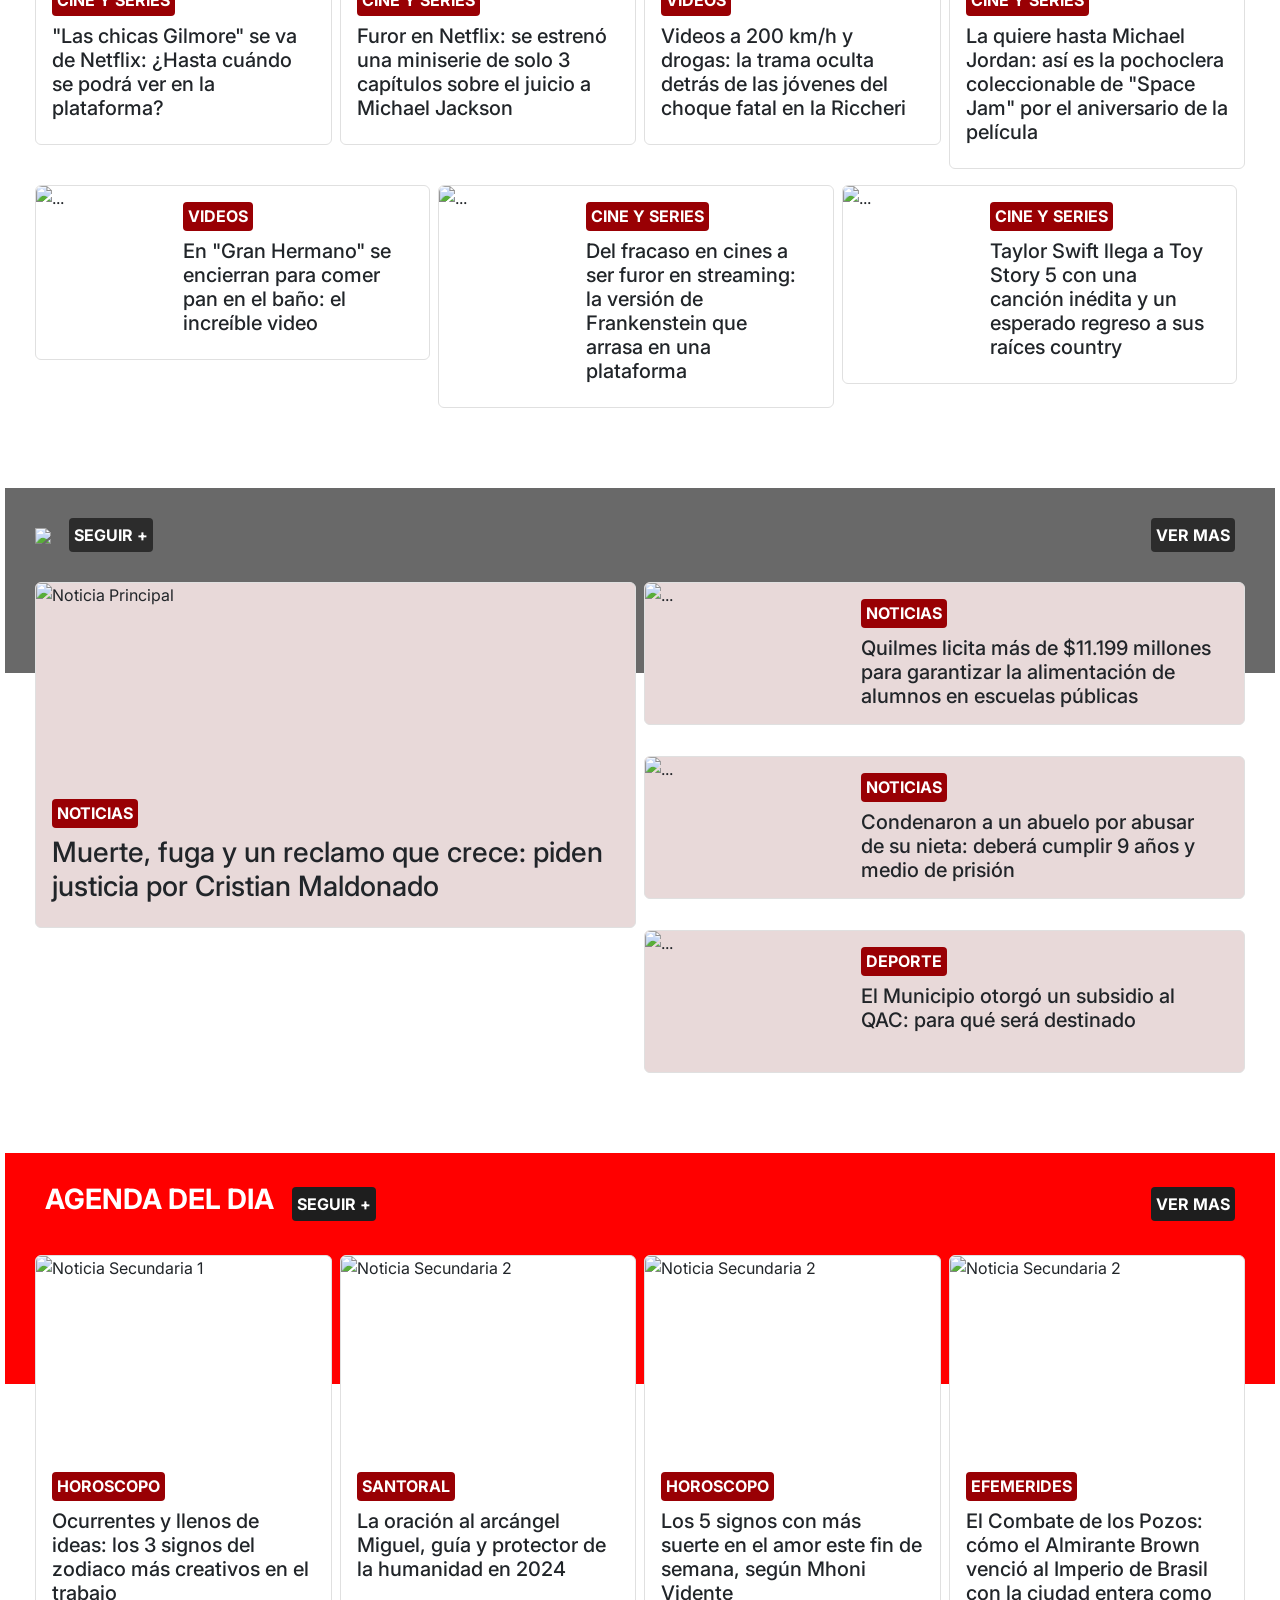
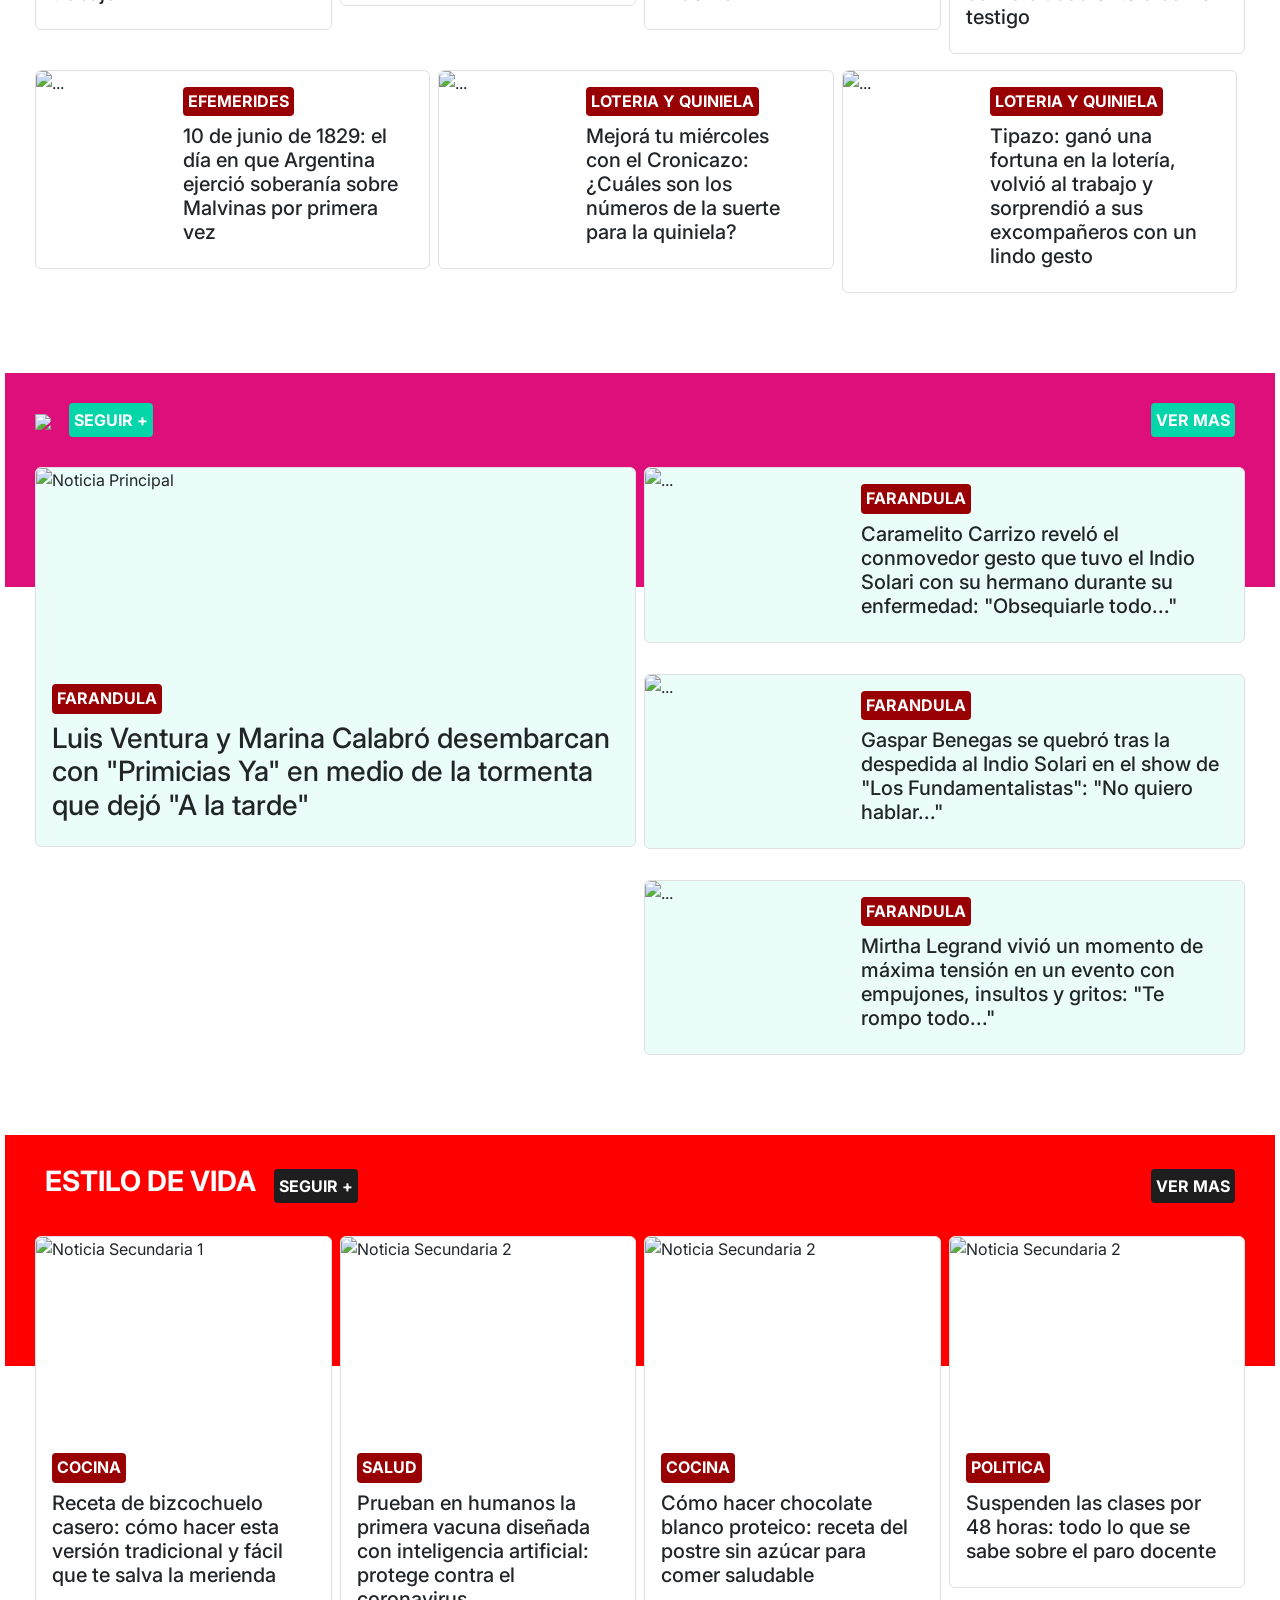
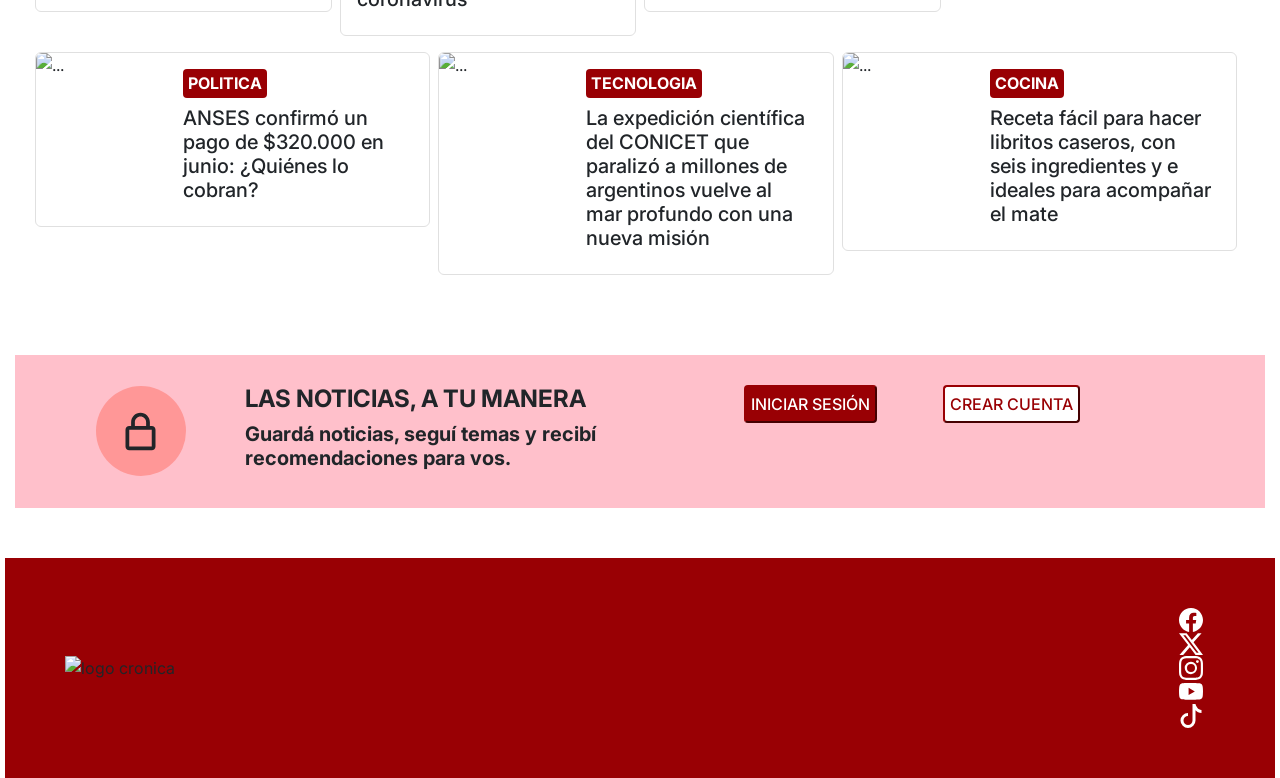
==== commit da34de0f: "contenido index" ====
--- a/index.html
+++ b/index.html
@@ -691,13 +691,13 @@
                         <div class="card">
                             <div class="row g-2">
                                 <div class="col-4">
-                                    <img src="https://www.infobae.com/resizer/v2/https%3A%2F%2Fs3.amazonaws.com%2Farc-wordpress-client-uploads%2Finfobae-wp%2Fwp-content%2Fuploads%2F2019%2F08%2F29205100%2Fmeme-gato-006.jpg?auth=429162069ea9dc321b5f581ec74540925bc95eebc1c7abc5294460904a95a144&smart=true&width=992&height=558&quality=85"
+                                    <img src="https://i1.cronica.com.ar/files/image/1644/1644497/69dba3ea08cf9_1011_568!.webp?s=04705f3fb90e498626408c6bb181b673&d=1775962800&oe=png"
                                         class="img-fluid rounded-start" alt="...">
                                 </div>
                                 <div class="col-8">
                                     <div class="card-body">
-                                        <h6>CATEGORIA</h6>
-                                        <h5 class="card-title">Card title</h5>
+                                        <h6>COCINA</h6>
+                                        <h5 class="card-title">El corte de cerdo rico y barato que es ideal para preparar milanesas, guisos y estofados</h5>
                                     </div>
                                 </div>
                             </div>
@@ -976,10 +976,10 @@
 
                 <div class="col-12 col-md-6">
                     <div class="card tarjetaNoticia">
-                        <img src=" https://i1.cronica.com.ar/files/image/1668/1668395/6a2466d2a2762_1011_568!.webp?s=8e10a71410de0564898b17c111a873b6&d=1780714800&oe=png"
+                        <img src="https://i1.cronica.com.ar/files/image/1668/1668395/6a2466d2a2762_1011_568!.webp?s=8e10a71410de0564898b17c111a873b6&d=1780714800&oe=png"
                             class="card-img-top" alt="Noticia Principal">
                         <div class="card-body">
-                            <h6>NOTICIA</h6>
+                            <h6>NOTICIAS</h6>
                             <h3 class="card-title">El Indio Solari y la mirada de la astrología: cómo interpretaron su carta natal tras su fallecimiento</h3>
                         </div>
                     </div>
@@ -1059,7 +1059,8 @@
 
                     <div class="col-12">
                         <div class="card tarjetaNoticia">
-                            <img src="https://i1.cronica.com.ar/files/image/1669/1669529/6a285d910b751_1011_568!.webp?s=35b0e76e366135fef6b81ec40f996644&d=1780974000&oe=jpg" class="card-img-top" alt="Noticia Secundaria 1">
+                            <img src="https://i1.cronica.com.ar/files/image/1669/1669529/6a285d910b751_1011_568!.webp?s=35b0e76e366135fef6b81ec40f996644&d=1780974000&oe=jpg"
+                                class="card-img-top" alt="Noticia Secundaria 1">
                             <div class="card-body">
                                 <h6>CINE Y SERIES</h6>
                                 <h5 class="card-title">"Las chicas Gilmore" se va de Netflix: ¿Hasta cuándo se podrá ver en la plataforma?</h5>
@@ -1071,7 +1072,7 @@
                 <div class="col-12 col-md-3">
                     <div class="col-12">
                         <div class="card tarjetaNoticia">
-                            <img src="https://tse1.mm.bing.net/th/id/OIP.RsdpwWRDNBJ58eASMgixQQHaJQ?r=0&rs=1&pid=ImgDetMain&o=7&rm=3"
+                            <img src="https://www.cronica.com.ar/files/image/1667/1667283/6a207c6b919b4_700_387!.webp?s=6f285f43ee62139bf7b93bf1203fe9b8&d=1780513901&oe=jpg"
                                 class="card-img-top" alt="Noticia Secundaria 2">
                             <div class="card-body">
                                 <h6>CINE Y SERIES</h6>
@@ -1100,7 +1101,8 @@
                 <div class="col-12 col-md-3">
                     <div class="col-12">
                         <div class="card tarjetaNoticia">
-                            <img src="https://i1.cronica.com.ar/files/image/1667/1667237/6a20700b2c3dc_1011_568!.webp?s=8d8d474131b30c2f9418d58d60116bbe&d=1780455600&oe=jpg"  class="card-img-top" alt="Noticia Secundaria 2">
+                            <img src="https://i1.cronica.com.ar/files/image/1667/1667237/6a20700b2c3dc_1011_568!.webp?s=8d8d474131b30c2f9418d58d60116bbe&d=1780455600&oe=jpg"
+                                class="card-img-top" alt="Noticia Secundaria 2">
                             <div class="card-body">
                                 <h6>CINE Y SERIES</h6>
                                 <h5 class="card-title">La quiere hasta Michael Jordan: así es la pochoclera coleccionable de "Space Jam" por el aniversario de la película</h5>
@@ -1115,7 +1117,8 @@
                         <div class="card">
                             <div class="row g-2">
                                 <div class="col-4">
-                                    <img src="https://i1.cronica.com.ar/files/image/1667/1667245/6a2072a99bd6d_1011_568!.webp?s=9d9ef73e12e47a5870af4eef6b5affcb&d=1780455600&oe=jpg"    class="img-fluid rounded-start" alt="...">
+                                    <img src="https://i1.cronica.com.ar/files/image/1667/1667245/6a2072a99bd6d_1011_568!.webp?s=9d9ef73e12e47a5870af4eef6b5affcb&d=1780455600&oe=jpg"
+                                        class="img-fluid rounded-start" alt="...">
                                 </div>
                                 <div class="col-8">
                                     <div class="card-body">
@@ -1131,7 +1134,8 @@
                         <div class="card ">
                             <div class="row g-2">
                                 <div class="col-4">
-                                    <img src="https://www.cronica.com.ar/files/image/1666/1666829/6a1f3e5d20003_700_417!.webp?s=e8d0146d0a8fa1ccaad16b5b97eef811&d=1780432478&oe=jpg" class="img-fluid rounded-start" alt="...">
+                                    <img src="https://www.cronica.com.ar/files/image/1666/1666829/6a1f3e5d20003_700_417!.webp?s=e8d0146d0a8fa1ccaad16b5b97eef811&d=1780432478&oe=jpg"
+                                        class="img-fluid rounded-start" alt="...">
                                 </div>
                                 <div class="col-8">
                                     <div class="card-body">
@@ -1147,7 +1151,8 @@
                         <div class="card">
                             <div class="row g-2">
                                 <div class="col-4">
-                                    <img src="https://i1.cronica.com.ar/files/image/1666/1666641/6a1eef4bdd100_1011_568!.webp?s=cc82e7a6932369cb490dc4ee4a807ba9&d=1780369200&oe=jpg" class="img-fluid rounded-start" alt="...">
+                                    <img src="https://i1.cronica.com.ar/files/image/1666/1666641/6a1eef4bdd100_1011_568!.webp?s=cc82e7a6932369cb490dc4ee4a807ba9&d=1780369200&oe=jpg"
+                                        class="img-fluid rounded-start" alt="...">
                                 </div>
                                 <div class="col-8">
                                     <div class="card-body">
@@ -1184,7 +1189,8 @@
 
                 <div class="col-12 col-md-6">
                     <div class="card tarjetaNoticia">
-                        <img src="https://i1.cronica.com.ar/files/image/1669/1669905/6a297edd95ffa_1011_568!.webp?s=b15a37cb1ee0725f10d922453dc5d07e&d=1781060400&oe=jpg"  <div class="card-body">
+                        <img src="https://i1.cronica.com.ar/files/image/1669/1669905/6a297edd95ffa_1011_568!.webp?s=b15a37cb1ee0725f10d922453dc5d07e&d=1781060400&oe=jpg" class="card-img-top" alt="Noticia Principal">
+                        <div class="card-body">
                             <h6>NOTICIAS</h6>
                             <h3 class="card-title">Muerte, fuga y un reclamo que crece: piden justicia por Cristian Maldonado</h3>
                         </div>
@@ -1195,12 +1201,12 @@
                     <div class="card">
                         <div class="row g-2">
                             <div class="col-4">
-                                <img src=" https://i1.cronica.com.ar/files/image/1669/1669909/6a29821e0d307_1011_568!.webp?s=bd635f473ad54230d69c5242258c7150&d=1781060400&oe=jpg" class="img-fluid rounded-start" alt="...">
+                                <img src="https://i1.cronica.com.ar/files/image/1669/1669909/6a29821e0d307_1011_568!.webp?s=bd635f473ad54230d69c5242258c7150&d=1781060400&oe=jpg" class="img-fluid rounded-start" alt="...">
                             </div>
                             <div class="col-8">
                                 <div class="card-body">
                                     <h6>NOTICIAS</h6>
-                                    <h5 class="card-title">çQuilmes licita más de $11.199 millones para garantizar la alimentación de alumnos en escuelas públicas</h5>
+                                    <h5 class="card-title">Quilmes licita más de $11.199 millones para garantizar la alimentación de alumnos en escuelas públicas</h5>
                                 </div>
                             </div>
                         </div>
@@ -1209,7 +1215,8 @@
                     <div class="card">
                         <div class="row g-2">
                             <div class="col-4">
-                                <img src="https://i1.cronica.com.ar/files/image/1669/1669907/6a29806cd22b8_1011_568!.webp?s=51a20a05df51b292b750323977c8c84d&d=1781060400&oe=jpg"   class="img-fluid rounded-start" alt="...">
+                                <img src="https://i1.cronica.com.ar/files/image/1669/1669907/6a29806cd22b8_1011_568!.webp?s=51a20a05df51b292b750323977c8c84d&d=1781060400&oe=jpg"
+                                    class="img-fluid rounded-start" alt="...">
                             </div>
                             <div class="col-8">
                                 <div class="card-body">
@@ -1223,7 +1230,8 @@
                     <div class="card ">
                         <div class="row g-2">
                             <div class="col-4">
-                                <img src="https://i1.cronica.com.ar/files/image/1669/1669819/6a295a3eec239_1011_568!.webp?s=30b2c4690bd3a6dfd595b9a4655fe2e1&d=1781060400&oe=jpg"  class="img-fluid rounded-start" alt="...">
+                                <img src="https://i1.cronica.com.ar/files/image/1669/1669819/6a295a3eec239_1011_568!.webp?s=30b2c4690bd3a6dfd595b9a4655fe2e1&d=1781060400&oe=jpg"
+                                    class="img-fluid rounded-start" alt="...">
                             </div>
                             <div class="col-8">
                                 <div class="card-body">
@@ -1262,7 +1270,8 @@
 
                     <div class="col-12">
                         <div class="card tarjetaNoticia">
-                            <img src="https://i1.cronica.com.ar/files/image/1669/1669789/6a2949441826a_1011_568!.webp?s=b45b336f02524e39f31c9c763e1102cc&d=1781060400&oe=jpg"class="card-img-top" alt="Noticia Secundaria 1">
+                            <img src="https://i1.cronica.com.ar/files/image/1669/1669789/6a2949441826a_1011_568!.webp?s=b45b336f02524e39f31c9c763e1102cc&d=1781060400&oe=jpg"
+                                class="card-img-top" alt="Noticia Secundaria 1">
                             <div class="card-body">
                                 <h6>HOROSCOPO</h6>
                                 <h5 class="card-title">Ocurrentes y llenos de ideas: los 3 signos del zodiaco más creativos en el trabajo</h5>
@@ -1274,7 +1283,8 @@
                 <div class="col-12 col-md-3">
                     <div class="col-12">
                         <div class="card tarjetaNoticia">
-                            <img src="https://i1.cronica.com.ar/files/image/743/743963/6952a71c863cd_1011_568!.webp?s=d2fb8ede3f8d9d917118877e4e440d1d&d=1766977200&oe=jpg"   class="card-img-top" alt="Noticia Secundaria 2">
+                            <img src="https://i1.cronica.com.ar/files/image/743/743963/6952a71c863cd_1011_568!.webp?s=d2fb8ede3f8d9d917118877e4e440d1d&d=1766977200&oe=jpg"
+                                class="card-img-top" alt="Noticia Secundaria 2">
                             <div class="card-body">
                                 <h6>SANTORAL</h6>
                                 <h5 class="card-title">La oración al arcángel Miguel, guía y protector de la humanidad en 2024</h5>
@@ -1287,7 +1297,8 @@
                 <div class="col-12 col-md-3">
                     <div class="col-12">
                         <div class="card tarjetaNoticia">
-                            <img src="https://i1.cronica.com.ar/files/image/1668/1668305/6a24036e94ed1_1011_568!.webp?s=9cfe42b179a9e9b6a214b849597404e8&d=1780714800&oe=jpg"class="card-img-top" alt="Noticia Secundaria 2">
+                            <img src="https://i1.cronica.com.ar/files/image/1668/1668305/6a24036e94ed1_1011_568!.webp?s=9cfe42b179a9e9b6a214b849597404e8&d=1780714800&oe=jpg"
+                                class="card-img-top" alt="Noticia Secundaria 2">
                             <div class="card-body">
                                 <h6>HOROSCOPO</h6>
                                 <h5 class="card-title">Los 5 signos con más suerte en el amor este fin de semana, según Mhoni Vidente
@@ -1302,7 +1313,8 @@
                 <div class="col-12 col-md-3">
                     <div class="col-12">
                         <div class="card tarjetaNoticia">
-                            <img src="https://th.bing.com/th/id/OIP.01ASPvSZJBGOgNuVhXcSAgHaEZ?w=200&h=200&c=10&o=6&pid=genserp&rm=2"  class="card-img-top" alt="Noticia Secundaria 2">
+                            <img src="https://i1.cronica.com.ar/files/image/1670/1670069/6a29ad69247cd_1011_568!.webp?s=5929b4a9319861ca9a1b804ca8ef3eb5&d=1781060400&oe=png"
+                                class="card-img-top" alt="Noticia Secundaria 2">
                             <div class="card-body">
                                 <h6>EFEMERIDES</h6>
                                 <h5 class="card-title">El Combate de los Pozos: cómo el Almirante Brown venció al Imperio de Brasil con la ciudad entera como testigo</h5>
@@ -1317,7 +1329,8 @@
                         <div class="card">
                             <div class="row g-2">
                                 <div class="col-4">
-                                    <img src="https://i1.cronica.com.ar/files/image/1324/1324023/6970e32056a11_1011_568!.webp?s=14fdc8e275b4ce557177bea03d9e66d8&d=1768964400&oe=jpg"  class="img-fluid rounded-start" alt="...">
+                                    <img src="https://i1.cronica.com.ar/files/image/1324/1324023/6970e32056a11_1011_568!.webp?s=14fdc8e275b4ce557177bea03d9e66d8&d=1768964400&oe=jpg"
+                                        class="img-fluid rounded-start" alt="...">
                                 </div>
                                 <div class="col-8">
                                     <div class="card-body">
@@ -1333,7 +1346,8 @@
                         <div class="card">
                             <div class="row g-2">
                                 <div class="col-4">
-                                    <img src="https://i1.cronica.com.ar/files/image/164/164323/693a8893c63a8_1011_568!.webp?s=4ccb5dd1f7580d375b484354320f064b&d=1765162800&oe=jpg"   class="img-fluid rounded-start" alt="...">
+                                    <img src="https://i1.cronica.com.ar/files/image/164/164323/693a8893c63a8_1011_568!.webp?s=4ccb5dd1f7580d375b484354320f064b&d=1765162800&oe=jpg"
+                                        class="img-fluid rounded-start" alt="...">
                                 </div>
                                 <div class="col-8">
                                     <div class="card-body">
@@ -1350,7 +1364,8 @@
                         <div class="card">
                             <div class="row g-2">
                                 <div class="col-4">
-                                    <img src="https://i1.cronica.com.ar/files/image/1669/1669845/6a2967ed54d8a_1011_568!.webp?s=d36ce6a758d0afd1c3c24fb6fe7c9c5c&d=1781060400&oe=jpg"    class="img-fluid rounded-start" alt="...">
+                                    <img src="https://i1.cronica.com.ar/files/image/1669/1669845/6a2967ed54d8a_1011_568!.webp?s=d36ce6a758d0afd1c3c24fb6fe7c9c5c&d=1781060400&oe=jpgS"
+                                        class="img-fluid rounded-start" alt="...">
                                 </div>
                                 <div class="col-8">
                                     <div class="card-body">
@@ -1387,7 +1402,7 @@
 
                 <div class="col-12 col-md-6">
                     <div class="card tarjetaNoticia">
-                        <img src="https://www.infobae.com/resizer/v2/https%3A%2F%2Fs3.amazonaws.com%2Farc-wordpress-client-uploads%2Finfobae-wp%2Fwp-content%2Fuploads%2F2019%2F08%2F29205100%2Fmeme-gato-006.jpg?auth=429162069ea9dc321b5f581ec74540925bc95eebc1c7abc5294460904a95a144&smart=true&width=992&height=558&quality=85"
+                        <img src="https://i1.cronica.com.ar/files/image/1667/1667749/6a21e8f13de0e_1011_568!.webp?s=8d3dec834870d6baa4ca1d32508c94ad&d=1780542000&oe=jpg"
                             class="card-img-top" alt="Noticia Principal">
                         <div class="card-body">
                             <h6>FARANDULA</h6>
@@ -1400,7 +1415,7 @@
                     <div class="card">
                         <div class="row g-2">
                             <div class="col-4">
-                                <img src="https://www.infobae.com/resizer/v2/https%3A%2F%2Fs3.amazonaws.com%2Farc-wordpress-client-uploads%2Finfobae-wp%2Fwp-content%2Fuploads%2F2019%2F08%2F29205100%2Fmeme-gato-006.jpg?auth=429162069ea9dc321b5f581ec74540925bc95eebc1c7abc5294460904a95a144&smart=true&width=992&height=558&quality=85"
+                                <img src="https://www.cronica.com.ar/files/image/1668/1668721/6a25c8ea53d99_700_462!.webp?s=c7daa0e63f5c8eaa7369dde82b35ca0c&d=1780861164&oe=jpg"
                                     class="img-fluid rounded-start" alt="...">
                             </div>
                             <div class="col-8">
@@ -1415,7 +1430,7 @@
                     <div class="card">
                         <div class="row g-2">
                             <div class="col-4">
-                                <img src="https://www.infobae.com/resizer/v2/https%3A%2F%2Fs3.amazonaws.com%2Farc-wordpress-client-uploads%2Finfobae-wp%2Fwp-content%2Fuploads%2F2019%2F08%2F29205100%2Fmeme-gato-006.jpg?auth=429162069ea9dc321b5f581ec74540925bc95eebc1c7abc5294460904a95a144&smart=true&width=992&height=558&quality=85"
+                                <img src="https://www.cronica.com.ar/files/image/1668/1668743/6a25e0e0e747f.jpg"
                                     class="img-fluid rounded-start" alt="...">
                             </div>
                             <div class="col-8">
@@ -1430,7 +1445,7 @@
                     <div class="card">
                         <div class="row g-2">
                             <div class="col-4">
-                                <img src="https://www.infobae.com/resizer/v2/https%3A%2F%2Fs3.amazonaws.com%2Farc-wordpress-client-uploads%2Finfobae-wp%2Fwp-content%2Fuploads%2F2019%2F08%2F29205100%2Fmeme-gato-006.jpg?auth=429162069ea9dc321b5f581ec74540925bc95eebc1c7abc5294460904a95a144&smart=true&width=992&height=558&quality=85"
+                                <img src="https://encrypted-tbn0.gstatic.com/images?q=tbn:ANd9GcRFae41p9NE6tQDHtoCVxT_SaoH1g1TcfQiWZavSg3RSA&s=10"
                                     class="img-fluid rounded-start" alt="...">
                             </div>
                             <div class="col-8">
@@ -1470,7 +1485,7 @@
 
                     <div class="col-12">
                         <div class="card tarjetaNoticia">
-                            <img src="https://www.infobae.com/resizer/v2/https%3A%2F%2Fs3.amazonaws.com%2Farc-wordpress-client-uploads%2Finfobae-wp%2Fwp-content%2Fuploads%2F2019%2F08%2F29205100%2Fmeme-gato-006.jpg?auth=429162069ea9dc321b5f581ec74540925bc95eebc1c7abc5294460904a95a144&smart=true&width=992&height=558&quality=85"
+                            <img src="https://i1.cronica.com.ar/files/image/1670/1670135/6a29bfee1451e_1011_568!.webp?s=10767f52c240caaaf198a3a273991c65&d=1781060400&oe=png"
                                 class="card-img-top" alt="Noticia Secundaria 1">
                             <div class="card-body">
                                 <h6>COCINA</h6>
@@ -1485,7 +1500,7 @@
                 <div class="col-12 col-md-3">
                     <div class="col-12">
                         <div class="card tarjetaNoticia">
-                            <img src="https://www.infobae.com/resizer/v2/https%3A%2F%2Fs3.amazonaws.com%2Farc-wordpress-client-uploads%2Finfobae-wp%2Fwp-content%2Fuploads%2F2019%2F08%2F29205100%2Fmeme-gato-006.jpg?auth=429162069ea9dc321b5f581ec74540925bc95eebc1c7abc5294460904a95a144&smart=true&width=992&height=558&quality=85"
+                            <img src="https://i1.cronica.com.ar/files/image/1669/1669899/6a297dbacbc75_1011_568!.webp?s=30f97ef70e90392c82f72c5749a0c5b8&d=1781060400&oe=jpg"
                                 class="card-img-top" alt="Noticia Secundaria 2">
                             <div class="card-body">
                                 <h6>SALUD</h6>
@@ -1500,7 +1515,7 @@
                 <div class="col-12 col-md-3">
                     <div class="col-12">
                         <div class="card tarjetaNoticia">
-                            <img src="https://www.infobae.com/resizer/v2/https%3A%2F%2Fs3.amazonaws.com%2Farc-wordpress-client-uploads%2Finfobae-wp%2Fwp-content%2Fuploads%2F2019%2F08%2F29205100%2Fmeme-gato-006.jpg?auth=429162069ea9dc321b5f581ec74540925bc95eebc1c7abc5294460904a95a144&smart=true&width=992&height=558&quality=85"
+                            <img src="https://i1.cronica.com.ar/files/image/1669/1669989/6a2998bc27cca_1011_568!.webp?s=9f8371d0213af31f90d793c213d543af&d=1781060400&oe=jpg"
                                 class="card-img-top" alt="Noticia Secundaria 2">
                             <div class="card-body">
                                 <h6>COCINA</h6>
@@ -1514,7 +1529,7 @@
                 <div class="col-12 col-md-3">
                     <div class="col-12">
                         <div class="card tarjetaNoticia">
-                            <img src="https://www.infobae.com/resizer/v2/https%3A%2F%2Fs3.amazonaws.com%2Farc-wordpress-client-uploads%2Finfobae-wp%2Fwp-content%2Fuploads%2F2019%2F08%2F29205100%2Fmeme-gato-006.jpg?auth=429162069ea9dc321b5f581ec74540925bc95eebc1c7abc5294460904a95a144&smart=true&width=992&height=558&quality=85"
+                            <img src="https://i1.cronica.com.ar/files/image/119/119023/691f95237719a_1011_568!.webp?s=ba87809ac4e37fc34d56e56be36e71cc&d=1763607600&oe=jpg"
                                 class="card-img-top" alt="Noticia Secundaria 2">
                             <div class="card-body">
                                 <h6>POLITICA</h6>
@@ -1530,7 +1545,7 @@
                         <div class="card">
                             <div class="row g-2">
                                 <div class="col-4">
-                                    <img src="https://www.infobae.com/resizer/v2/https%3A%2F%2Fs3.amazonaws.com%2Farc-wordpress-client-uploads%2Finfobae-wp%2Fwp-content%2Fuploads%2F2019%2F08%2F29205100%2Fmeme-gato-006.jpg?auth=429162069ea9dc321b5f581ec74540925bc95eebc1c7abc5294460904a95a144&smart=true&width=992&height=558&quality=85"
+                                    <img src="https://i1.cronica.com.ar/files/image/1623/1623257/699cc9a488377_1011_568!.webp?s=eb012479990fda937880ea2b79913427&d=1771815600&oe=jpg"
                                         class="img-fluid rounded-start" alt="...">
                                 </div>
                                 <div class="col-8">
@@ -1547,7 +1562,7 @@
                         <div class="card">
                             <div class="row g-2">
                                 <div class="col-4">
-                                    <img src="https://www.infobae.com/resizer/v2/https%3A%2F%2Fs3.amazonaws.com%2Farc-wordpress-client-uploads%2Finfobae-wp%2Fwp-content%2Fuploads%2F2019%2F08%2F29205100%2Fmeme-gato-006.jpg?auth=429162069ea9dc321b5f581ec74540925bc95eebc1c7abc5294460904a95a144&smart=true&width=992&height=558&quality=85"
+                                    <img src="https://i1.cronica.com.ar/files/image/1669/1669411/6a2831ec478e1_1011_568!.webp?s=86e28b3abd3007d028e0bb0e59136aa7&d=1780974000&oe=png"
                                         class="img-fluid rounded-start" alt="...">
                                 </div>
                                 <div class="col-8">
@@ -1564,7 +1579,7 @@
                         <div class="card">
                             <div class="row g-2">
                                 <div class="col-4">
-                                    <img src="https://www.infobae.com/resizer/v2/https%3A%2F%2Fs3.amazonaws.com%2Farc-wordpress-client-uploads%2Finfobae-wp%2Fwp-content%2Fuploads%2F2019%2F08%2F29205100%2Fmeme-gato-006.jpg?auth=429162069ea9dc321b5f581ec74540925bc95eebc1c7abc5294460904a95a144&smart=true&width=992&height=558&quality=85"
+                                    <img src="https://i1.cronica.com.ar/files/image/1669/1669293/6a27fafd7caf5_1011_568!.webp?s=614f321bd50c637d0c2cd7134f1bbdda&d=1780974000&oe=jpg"
                                         class="img-fluid rounded-start" alt="...">
                                 </div>
                                 <div class="col-8">
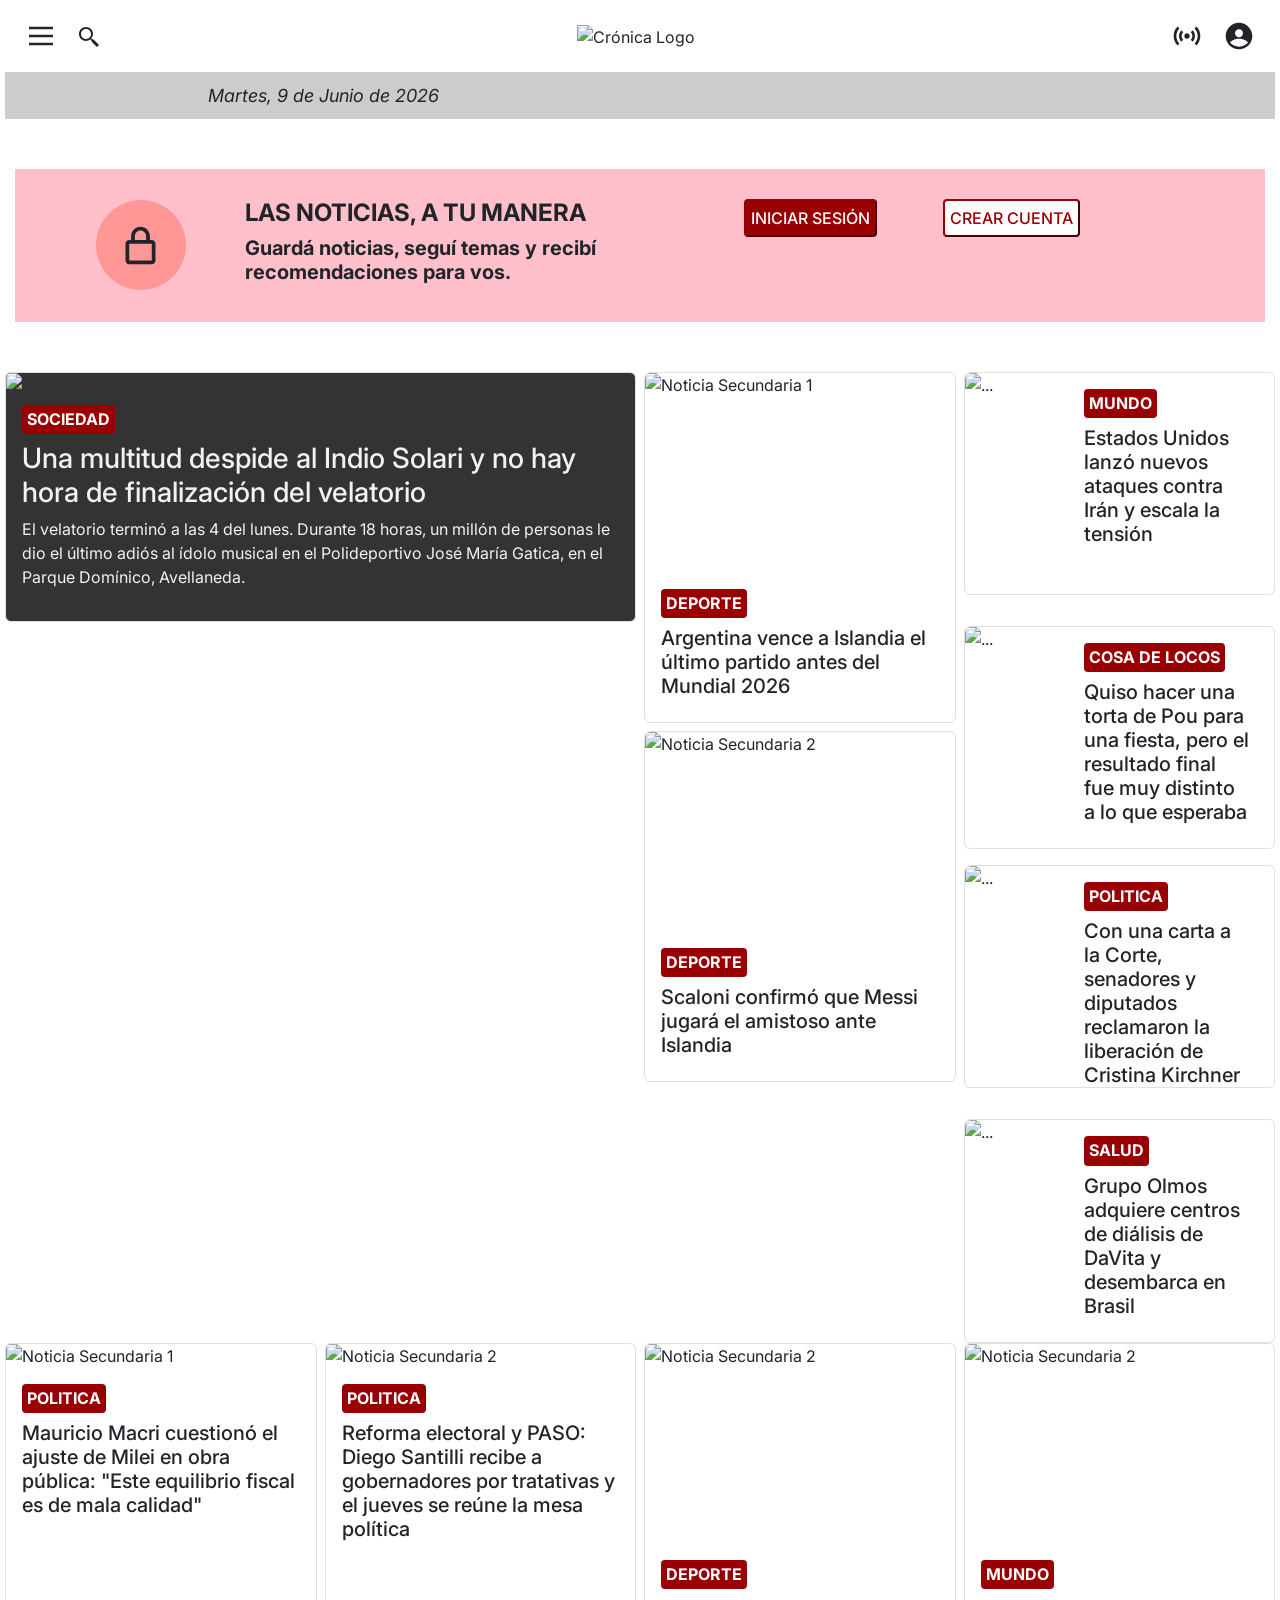
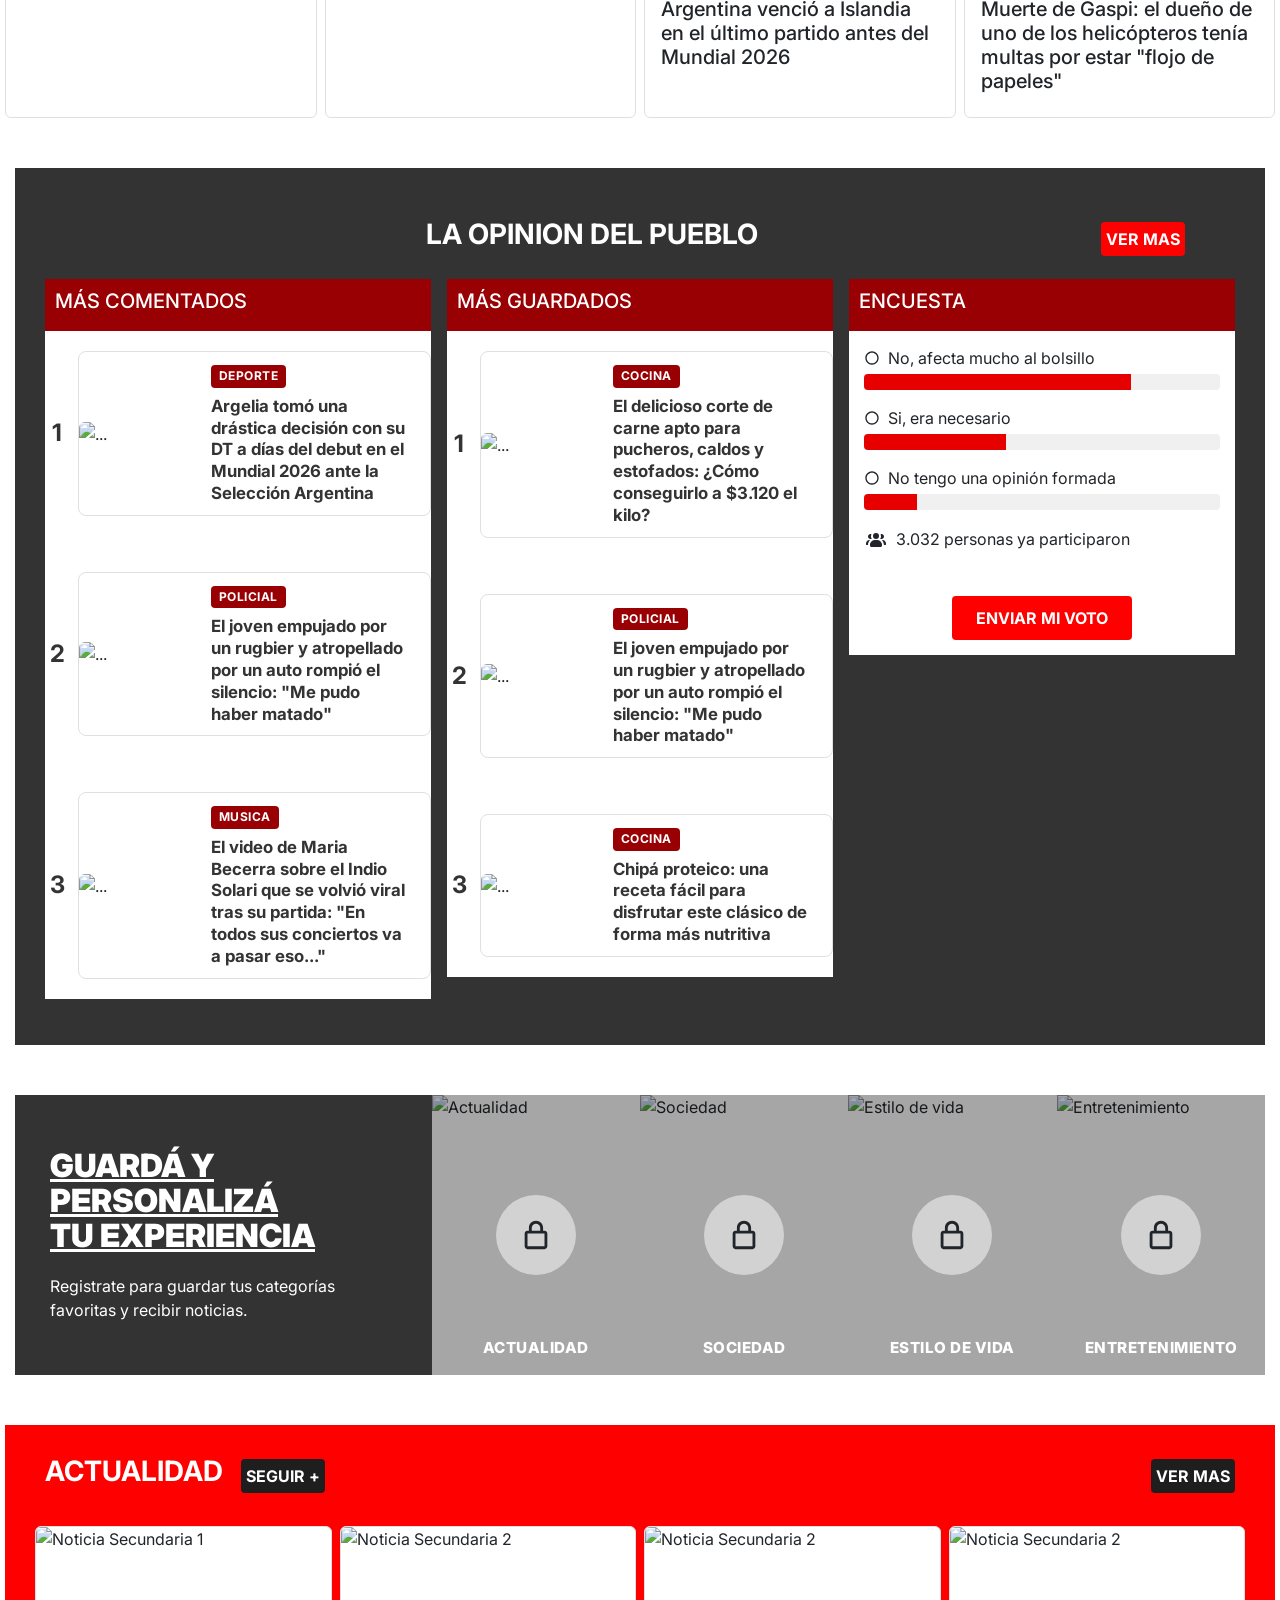
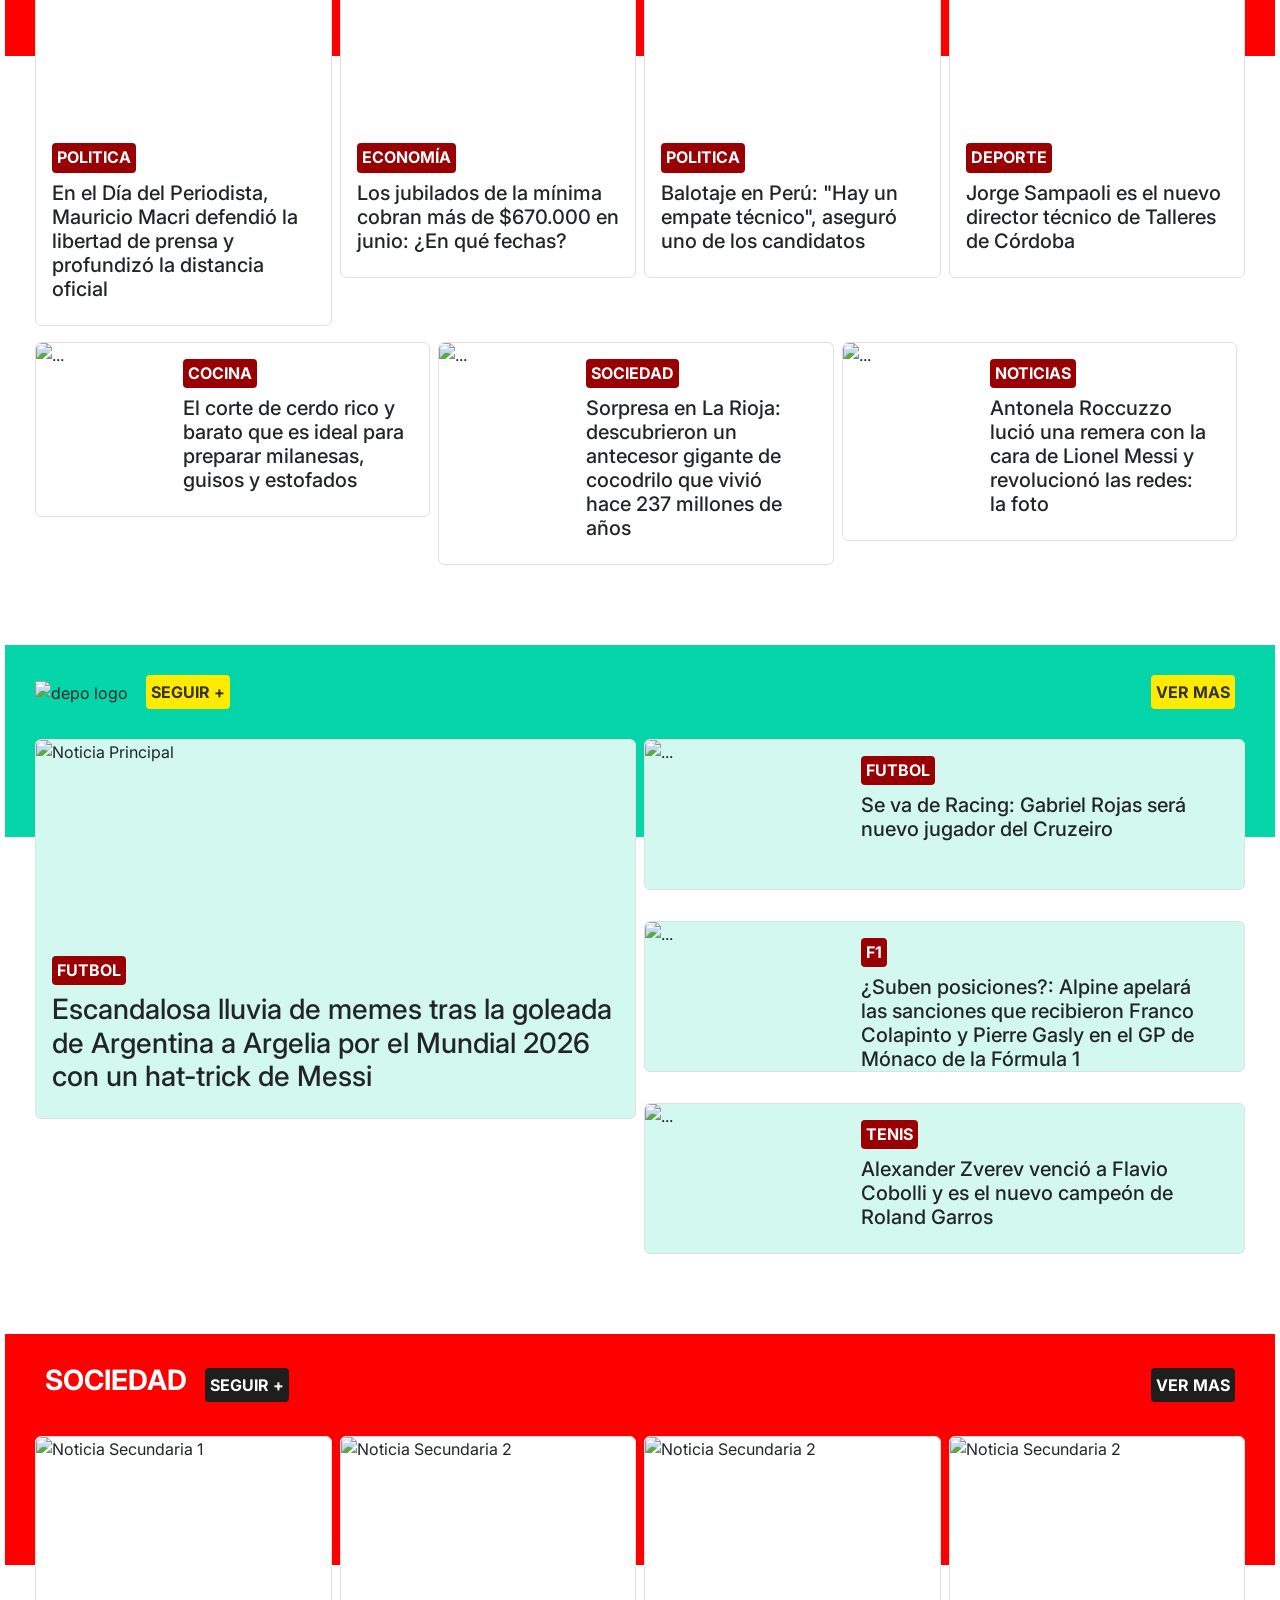
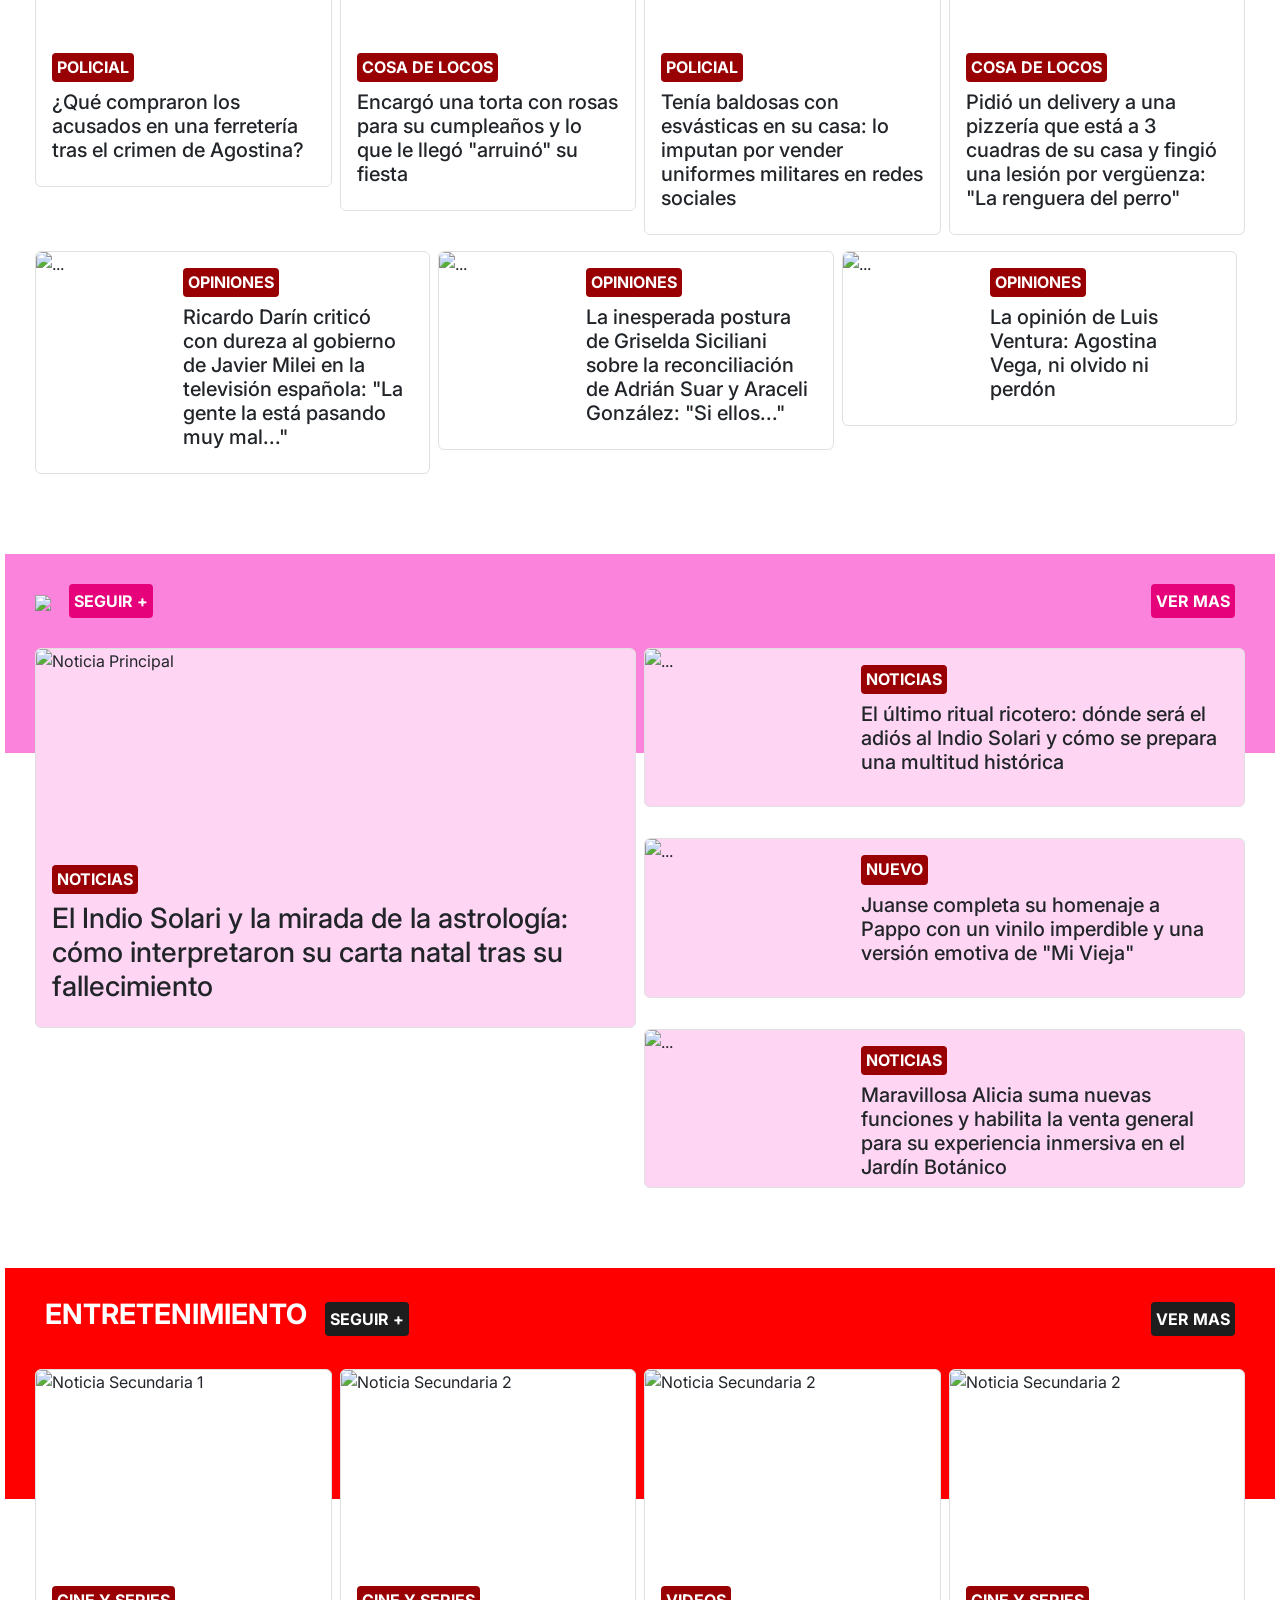
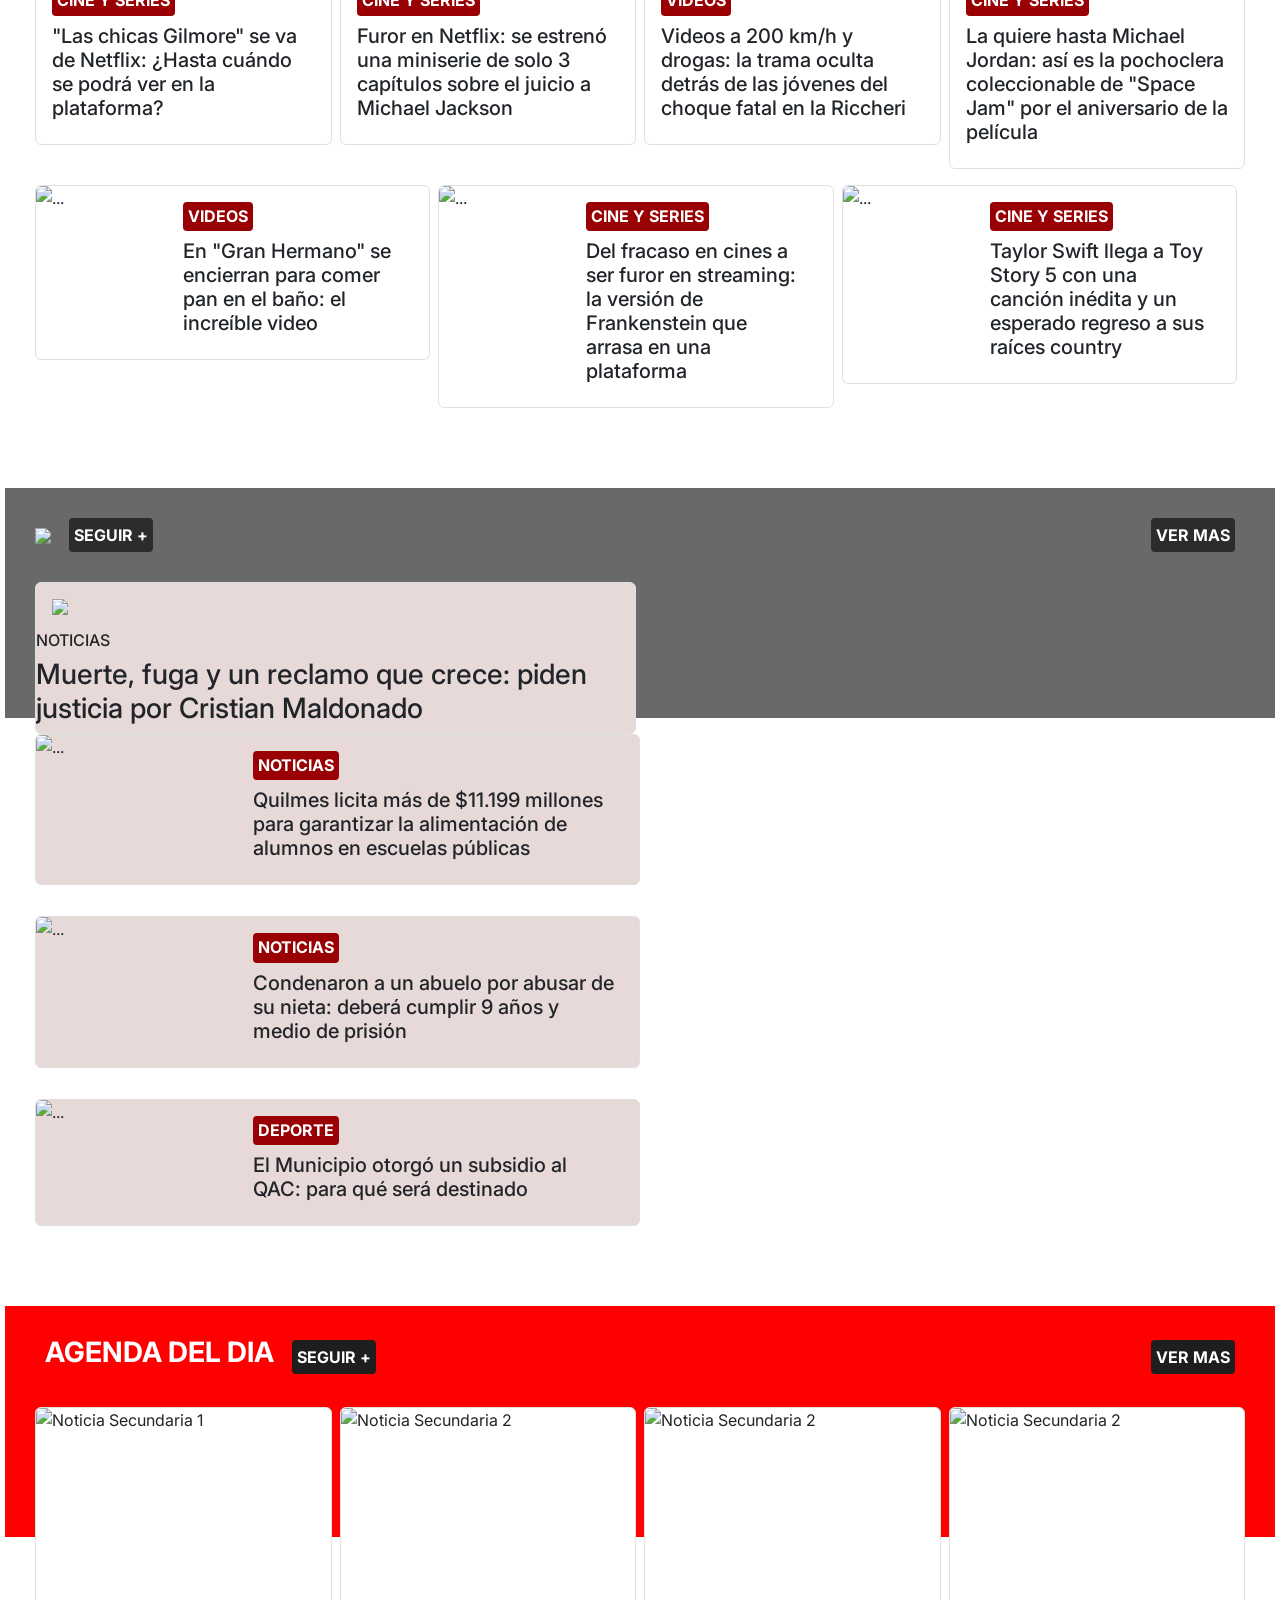
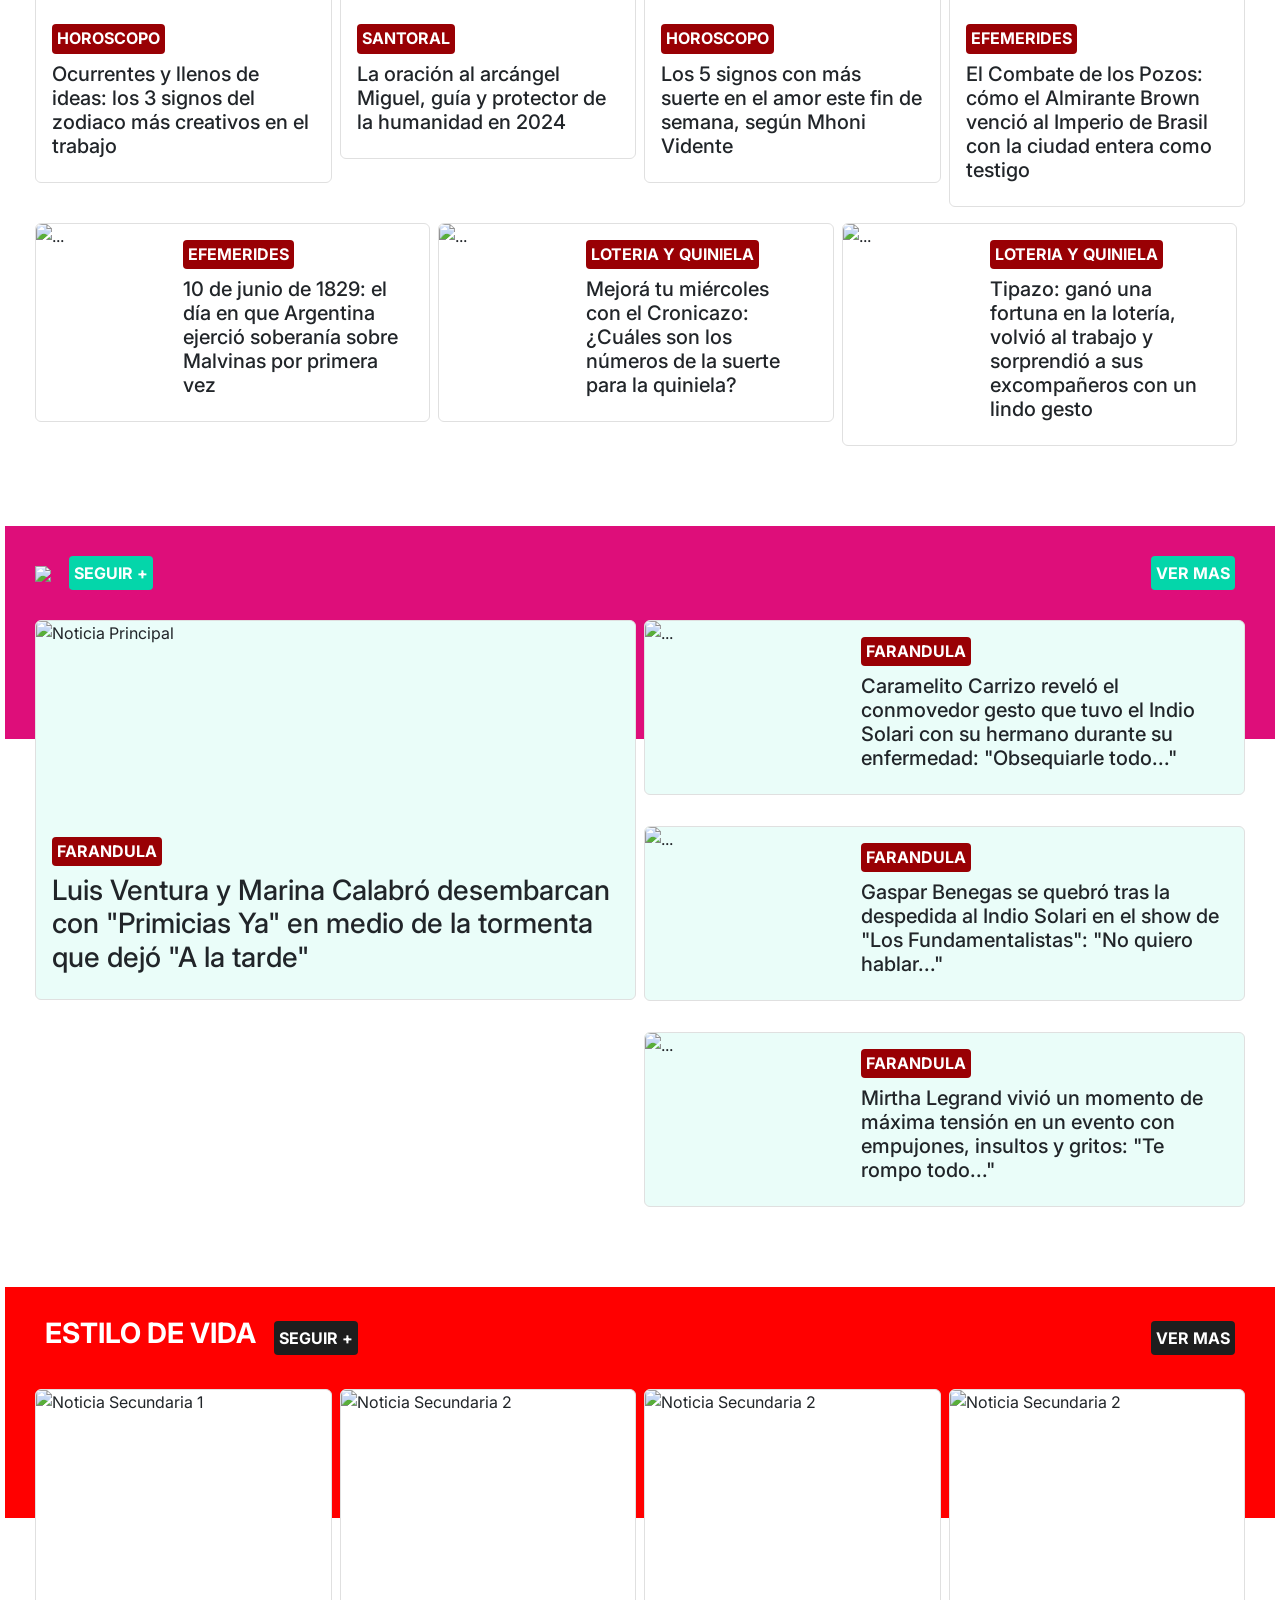
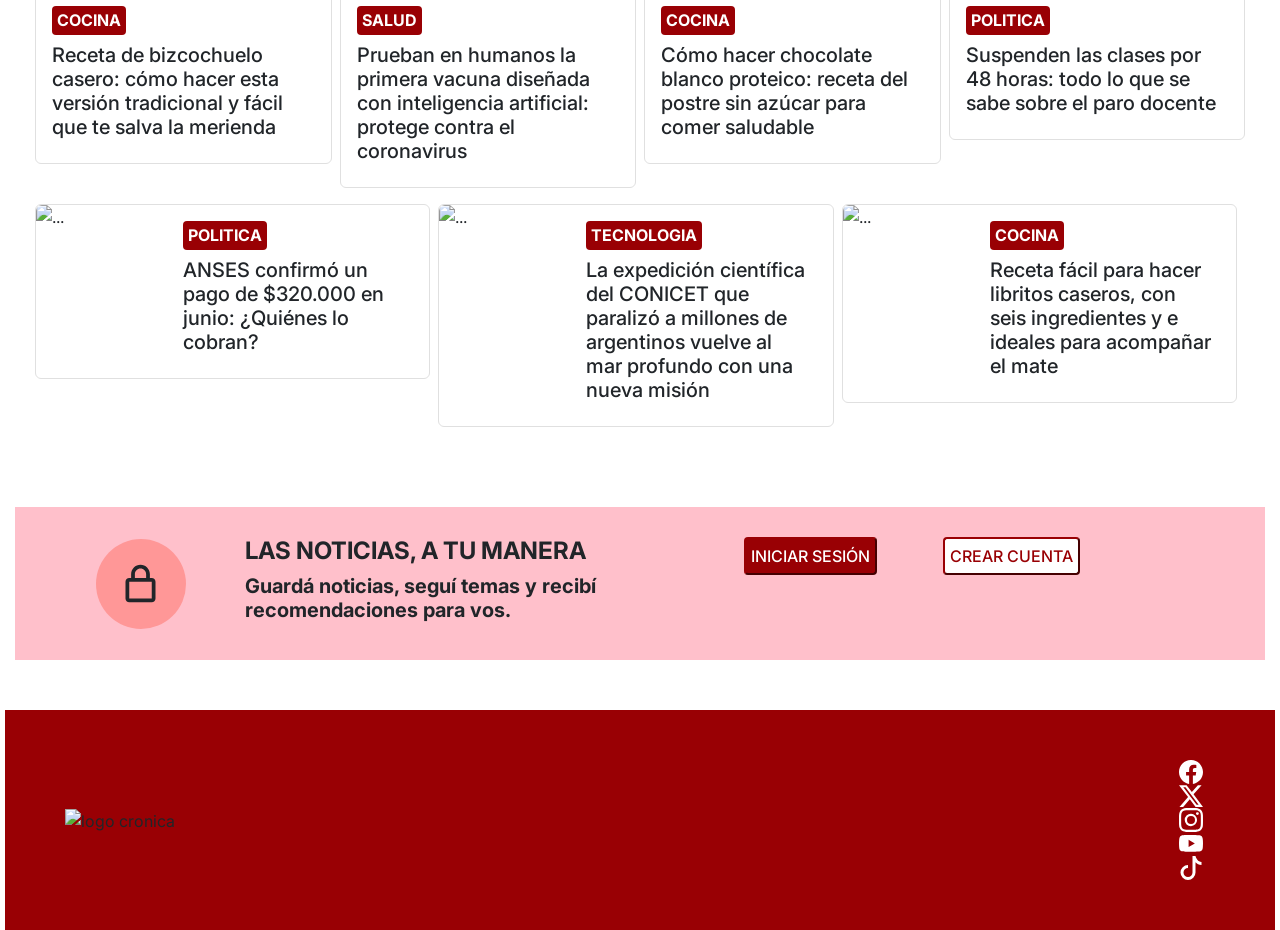
==== commit b5092cbc: "Merge branch 'main' of https://github.com/trinidadgmelin/cronicaTP" ====
--- a/index.html
+++ b/index.html
@@ -1189,8 +1189,7 @@
 
                 <div class="col-12 col-md-6">
                     <div class="card tarjetaNoticia">
-                        <img src="https://i1.cronica.com.ar/files/image/1669/1669905/6a297edd95ffa_1011_568!.webp?s=b15a37cb1ee0725f10d922453dc5d07e&d=1781060400&oe=jpg" class="card-img-top" alt="Noticia Principal">
-                        <div class="card-body">
+                        <img src="https://i1.cronica.com.ar/files/image/1669/1669905/6a297edd95ffa_1011_568!.webp?s=b15a37cb1ee0725f10d922453dc5d07e&d=1781060400&oe=jpg"  <div class="card-body">
                             <h6>NOTICIAS</h6>
                             <h3 class="card-title">Muerte, fuga y un reclamo que crece: piden justicia por Cristian Maldonado</h3>
                         </div>
@@ -1364,7 +1363,7 @@
                         <div class="card">
                             <div class="row g-2">
                                 <div class="col-4">
-                                    <img src="https://i1.cronica.com.ar/files/image/1669/1669845/6a2967ed54d8a_1011_568!.webp?s=d36ce6a758d0afd1c3c24fb6fe7c9c5c&d=1781060400&oe=jpgS"
+                                    <img src="https://i1.cronica.com.ar/files/image/1669/1669845/6a2967ed54d8a_1011_568!.webp?s=d36ce6a758d0afd1c3c24fb6fe7c9c5c&d=1781060400&oe=jpg"
                                         class="img-fluid rounded-start" alt="...">
                                 </div>
                                 <div class="col-8">
